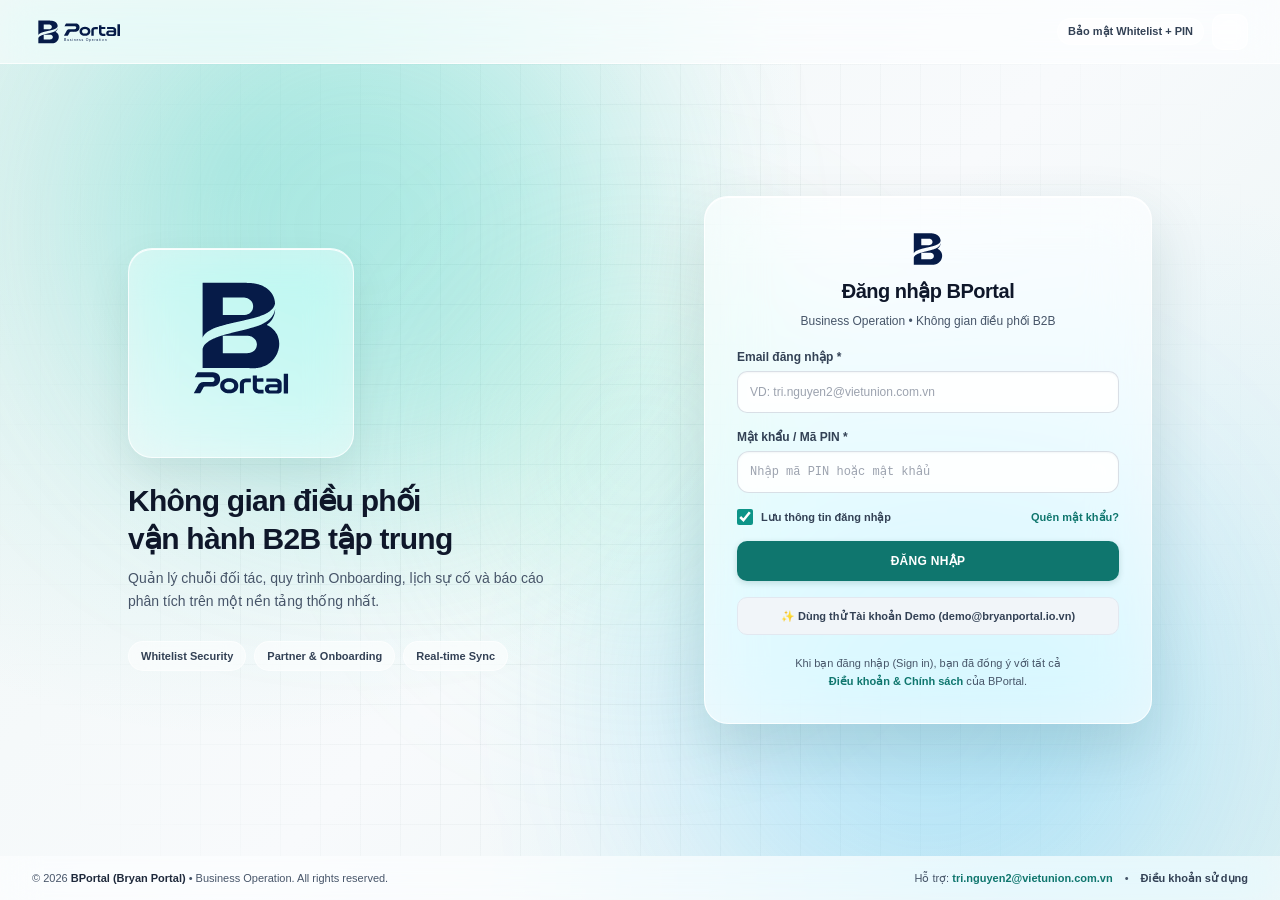
==== index.html @ 099a06cd "Refine BPortal UI, restore Lucide SVG icons, and fix Dark Mode switcher & role badges" ====
<!DOCTYPE html>
<html lang="vi" class="h-full bg-slate-900 font-sans antialiased text-slate-800">
<head>
  <meta charset="UTF-8">
  <meta name="viewport" content="width=device-width, initial-scale=1.0, viewport-fit=cover">
  <meta name="description" content="Bryan Portal (BPortal) — Nền tảng điều phối triển khai &amp; vận hành chuỗi đối tác B2B, quản lý Onboarding SOP, nhiệm vụ, lịch họp và tra cứu MCC." />
  <link rel="canonical" href="https://bryanportal.io.vn/" />
  <!-- Chống lưu Cache trình duyệt cho file HTML chính -->
  <meta http-equiv="Cache-Control" content="no-cache, no-store, must-revalidate" />
  <meta http-equiv="Pragma" content="no-cache" />
  <meta http-equiv="Expires" content="0" />
  <title>BPortal | Bryan Portal — Business Operation</title>
  <link rel="icon" href="favicon.ico" sizes="any" />
  <link rel="icon" type="image/svg+xml" href="assets/brand/BPortal_Favicon_Light.svg" />
  <link rel="icon" type="image/png" sizes="32x32" href="assets/brand/BPortal_Favicon_Light_32.png" />
  <link rel="apple-touch-icon" sizes="180x180" href="apple-touch-icon.png" />
  <link rel="manifest" href="manifest.json" />
  <meta name="theme-color" content="#0F766E" />
  <meta name="apple-mobile-web-app-title" content="BPortal" />
  <meta name="apple-mobile-web-app-capable" content="yes" />
  <meta name="apple-mobile-web-app-status-bar-style" content="black-translucent" />

  <!-- Pre-compiled Minified Tailwind CSS (Zero runtime JIT overhead) -->
  <style id="bportal-inline-css">*,:after,:before{--tw-border-spacing-x:0;--tw-border-spacing-y:0;--tw-translate-x:0;--tw-translate-y:0;--tw-rotate:0;--tw-skew-x:0;--tw-skew-y:0;--tw-scale-x:1;--tw-scale-y:1;--tw-pan-x: ;--tw-pan-y: ;--tw-pinch-zoom: ;--tw-scroll-snap-strictness:proximity;--tw-gradient-from-position: ;--tw-gradient-via-position: ;--tw-gradient-to-position: ;--tw-ordinal: ;--tw-slashed-zero: ;--tw-numeric-figure: ;--tw-numeric-spacing: ;--tw-numeric-fraction: ;--tw-ring-inset: ;--tw-ring-offset-width:0px;--tw-ring-offset-color:#fff;--tw-ring-color:rgba(59,130,246,.5);--tw-ring-offset-shadow:0 0 #0000;--tw-ring-shadow:0 0 #0000;--tw-shadow:0 0 #0000;--tw-shadow-colored:0 0 #0000;--tw-blur: ;--tw-brightness: ;--tw-contrast: ;--tw-grayscale: ;--tw-hue-rotate: ;--tw-invert: ;--tw-saturate: ;--tw-sepia: ;--tw-drop-shadow: ;--tw-backdrop-blur: ;--tw-backdrop-brightness: ;--tw-backdrop-contrast: ;--tw-backdrop-grayscale: ;--tw-backdrop-hue-rotate: ;--tw-backdrop-invert: ;--tw-backdrop-opacity: ;--tw-backdrop-saturate: ;--tw-backdrop-sepia: ;--tw-contain-size: ;--tw-contain-layout: ;--tw-contain-paint: ;--tw-contain-style: }::backdrop{--tw-border-spacing-x:0;--tw-border-spacing-y:0;--tw-translate-x:0;--tw-translate-y:0;--tw-rotate:0;--tw-skew-x:0;--tw-skew-y:0;--tw-scale-x:1;--tw-scale-y:1;--tw-pan-x: ;--tw-pan-y: ;--tw-pinch-zoom: ;--tw-scroll-snap-strictness:proximity;--tw-gradient-from-position: ;--tw-gradient-via-position: ;--tw-gradient-to-position: ;--tw-ordinal: ;--tw-slashed-zero: ;--tw-numeric-figure: ;--tw-numeric-spacing: ;--tw-numeric-fraction: ;--tw-ring-inset: ;--tw-ring-offset-width:0px;--tw-ring-offset-color:#fff;--tw-ring-color:rgba(59,130,246,.5);--tw-ring-offset-shadow:0 0 #0000;--tw-ring-shadow:0 0 #0000;--tw-shadow:0 0 #0000;--tw-shadow-colored:0 0 #0000;--tw-blur: ;--tw-brightness: ;--tw-contrast: ;--tw-grayscale: ;--tw-hue-rotate: ;--tw-invert: ;--tw-saturate: ;--tw-sepia: ;--tw-drop-shadow: ;--tw-backdrop-blur: ;--tw-backdrop-brightness: ;--tw-backdrop-contrast: ;--tw-backdrop-grayscale: ;--tw-backdrop-hue-rotate: ;--tw-backdrop-invert: ;--tw-backdrop-opacity: ;--tw-backdrop-saturate: ;--tw-backdrop-sepia: ;--tw-contain-size: ;--tw-contain-layout: ;--tw-contain-paint: ;--tw-contain-style: }/*! tailwindcss v3.4.17 | MIT License | https://tailwindcss.com*/*,:after,:before{box-sizing:border-box;border:0 solid #e5e7eb}:after,:before{--tw-content:""}:host,html{line-height:1.5;-webkit-text-size-adjust:100%;-moz-tab-size:4;-o-tab-size:4;tab-size:4;font-family:Inter,system-ui,-apple-system,Segoe UI,Roboto,sans-serif;font-feature-settings:normal;font-variation-settings:normal;-webkit-tap-highlight-color:transparent}body{margin:0;line-height:inherit}hr{height:0;color:inherit;border-top-width:1px}abbr:where([title]){-webkit-text-decoration:underline dotted;text-decoration:underline dotted}h1,h2,h3,h4,h5,h6{font-size:inherit;font-weight:inherit}a{color:inherit;text-decoration:inherit}b,strong{font-weight:bolder}code,kbd,pre,samp{font-family:ui-monospace,SFMono-Regular,Menlo,Monaco,Consolas,Liberation Mono,Courier New,monospace;font-feature-settings:normal;font-variation-settings:normal;font-size:1em}small{font-size:80%}sub,sup{font-size:75%;line-height:0;position:relative;vertical-align:baseline}sub{bottom:-.25em}sup{top:-.5em}table{text-indent:0;border-color:inherit;border-collapse:collapse}button,input,optgroup,select,textarea{font-family:inherit;font-feature-settings:inherit;font-variation-settings:inherit;font-size:100%;font-weight:inherit;line-height:inherit;letter-spacing:inherit;color:inherit;margin:0;padding:0}button,select{text-transform:none}button,input:where([type=button]),input:where([type=reset]),input:where([type=submit]){-webkit-appearance:button;background-color:transparent;background-image:none}:-moz-focusring{outline:auto}:-moz-ui-invalid{box-shadow:none}progress{vertical-align:baseline}::-webkit-inner-spin-button,::-webkit-outer-spin-button{height:auto}[type=search]{-webkit-appearance:textfield;outline-offset:-2px}::-webkit-search-decoration{-webkit-appearance:none}::-webkit-file-upload-button{-webkit-appearance:button;font:inherit}summary{display:list-item}blockquote,dd,dl,figure,h1,h2,h3,h4,h5,h6,hr,p,pre{margin:0}fieldset{margin:0}fieldset,legend{padding:0}menu,ol,ul{list-style:none;margin:0;padding:0}dialog{padding:0}textarea{resize:vertical}input::-moz-placeholder,textarea::-moz-placeholder{opacity:1;color:#9ca3af}input::placeholder,textarea::placeholder{opacity:1;color:#9ca3af}[role=button],button{cursor:pointer}:disabled{cursor:default}audio,canvas,embed,iframe,img,object,svg,video{display:block;vertical-align:middle}img,video{max-width:100%;height:auto}[hidden]:where(:not([hidden=until-found])){display:none}.\!container{width:100%!important}.container{width:100%}@media (min-width:640px){.\!container{max-width:640px!important}.container{max-width:640px}}@media (min-width:768px){.\!container{max-width:768px!important}.container{max-width:768px}}@media (min-width:1024px){.\!container{max-width:1024px!important}.container{max-width:1024px}}@media (min-width:1280px){.\!container{max-width:1280px!important}.container{max-width:1280px}}@media (min-width:1536px){.\!container{max-width:1536px!important}.container{max-width:1536px}}.pointer-events-none{pointer-events:none}.\!visible{visibility:visible!important}.visible{visibility:visible}.fixed{position:fixed}.absolute{position:absolute}.relative{position:relative}.inset-0{inset:0}.inset-x-0{left:0;right:0}.inset-y-0{top:0;bottom:0}.-bottom-1{bottom:-.25rem}.-bottom-24{bottom:-6rem}.-right-1{right:-.25rem}.-top-1{top:-.25rem}.-top-24{top:-6rem}.bottom-0{bottom:0}.bottom-20{bottom:5rem}.left-0{left:0}.left-1{left:.25rem}.left-1\/2{left:50%}.left-3{left:.75rem}.left-3\.5{left:.875rem}.left-\[8\%\]{left:8%}.left-auto{left:auto}.right-0{right:0}.right-1{right:.25rem}.right-1\.5{right:.375rem}.right-2{right:.5rem}.right-2\.5{right:.625rem}.right-3{right:.75rem}.right-\[8\%\]{right:8%}.top-1{top:.25rem}.top-1\/2{top:50%}.top-full{top:100%}.z-10{z-index:10}.z-20{z-index:20}.z-30{z-index:30}.z-40{z-index:40}.z-50{z-index:50}.z-\[10000\]{z-index:10000}.z-\[10001\]{z-index:10001}.z-\[10002\]{z-index:10002}.z-\[10005\]{z-index:10005}.z-\[10020\]{z-index:10020}.z-\[9999\]{z-index:9999}.col-span-2{grid-column:span 2/span 2}.col-span-3{grid-column:span 3/span 3}.col-span-full{grid-column:1/-1}.mx-1{margin-left:.25rem;margin-right:.25rem}.mx-2{margin-left:.5rem;margin-right:.5rem}.mx-2\.5{margin-left:.625rem;margin-right:.625rem}.mx-3{margin-left:.75rem;margin-right:.75rem}.mx-auto{margin-left:auto;margin-right:auto}.mb-0{margin-bottom:0}.mb-0\.5{margin-bottom:.125rem}.mb-1{margin-bottom:.25rem}.mb-1\.5{margin-bottom:.375rem}.mb-2{margin-bottom:.5rem}.mb-2\.5{margin-bottom:.625rem}.mb-3{margin-bottom:.75rem}.mb-4{margin-bottom:1rem}.mb-5{margin-bottom:1.25rem}.mb-6{margin-bottom:1.5rem}.ml-0{margin-left:0}.ml-0\.5{margin-left:.125rem}.ml-1{margin-left:.25rem}.mr-0{margin-right:0}.mr-0\.5{margin-right:.125rem}.mr-1{margin-right:.25rem}.mr-2{margin-right:.5rem}.mt-0{margin-top:0}.mt-0\.5{margin-top:.125rem}.mt-1{margin-top:.25rem}.mt-1\.5{margin-top:.375rem}.mt-10{margin-top:2.5rem}.mt-2{margin-top:.5rem}.mt-2\.5{margin-top:.625rem}.mt-3{margin-top:.75rem}.mt-4{margin-top:1rem}.mt-6{margin-top:1.5rem}.block{display:block}.inline-block{display:inline-block}.flex{display:flex}.inline-flex{display:inline-flex}.table{display:table}.\!grid{display:grid!important}.grid{display:grid}.hidden{display:none}.h-1{height:.25rem}.h-1\.5{height:.375rem}.h-10{height:2.5rem}.h-11{height:2.75rem}.h-12{height:3rem}.h-14{height:3.5rem}.h-16{height:4rem}.h-2{height:.5rem}.h-2\.5{height:.625rem}.h-3{height:.75rem}.h-3\.5{height:.875rem}.h-4{height:1rem}.h-5{height:1.25rem}.h-56{height:14rem}.h-6{height:1.5rem}.h-7{height:1.75rem}.h-8{height:2rem}.h-9{height:2.25rem}.h-\[18px\]{height:18px}.h-\[2px\]{height:2px}.h-\[380px\]{height:380px}.h-\[500px\]{height:500px}.h-\[520px\]{height:520px}.h-auto{height:auto}.h-full{height:100%}.max-h-60{max-height:15rem}.max-h-72{max-height:18rem}.max-h-80{max-height:20rem}.max-h-\[290px\]{max-height:290px}.max-h-\[300px\]{max-height:300px}.max-h-\[65vh\]{max-height:65vh}.max-h-\[85vh\]{max-height:85vh}.max-h-\[88vh\]{max-height:88vh}.max-h-\[90vh\]{max-height:90vh}.max-h-full{max-height:100%}.min-h-\[120px\]{min-height:120px}.min-h-\[140px\]{min-height:140px}.min-h-\[380px\]{min-height:380px}.min-h-\[58px\]{min-height:58px}.w-1{width:.25rem}.w-1\.5{width:.375rem}.w-10{width:2.5rem}.w-11{width:2.75rem}.w-12{width:3rem}.w-14{width:3.5rem}.w-16{width:4rem}.w-2{width:.5rem}.w-2\.5{width:.625rem}.w-20{width:5rem}.w-24{width:6rem}.w-28{width:7rem}.w-3{width:.75rem}.w-3\.5{width:.875rem}.w-4{width:1rem}.w-44{width:11rem}.w-5{width:1.25rem}.w-6{width:1.5rem}.w-64{width:16rem}.w-7{width:1.75rem}.w-8{width:2rem}.w-80{width:20rem}.w-9{width:2.25rem}.w-\[380px\]{width:380px}.w-\[500px\]{width:500px}.w-\[520px\]{width:520px}.w-auto{width:auto}.w-full{width:100%}.min-w-0{min-width:0}.min-w-\[125px\]{min-width:125px}.min-w-\[18px\]{min-width:18px}.max-w-2xl{max-width:42rem}.max-w-3xl{max-width:48rem}.max-w-5xl{max-width:64rem}.max-w-6xl{max-width:72rem}.max-w-7xl{max-width:80rem}.max-w-\[140px\]{max-width:140px}.max-w-\[1440px\]{max-width:1440px}.max-w-\[160px\]{max-width:160px}.max-w-\[180px\]{max-width:180px}.max-w-\[210px\]{max-width:210px}.max-w-full{max-width:100%}.max-w-lg{max-width:32rem}.max-w-md{max-width:28rem}.max-w-sm{max-width:24rem}.max-w-xl{max-width:36rem}.flex-1{flex:1 1 0%}.flex-shrink{flex-shrink:1}.shrink-0{flex-shrink:0}.border-collapse{border-collapse:collapse}.-translate-x-1{--tw-translate-x:-0.25rem}.-translate-x-1,.-translate-x-1\/2{transform:translate(var(--tw-translate-x),var(--tw-translate-y)) rotate(var(--tw-rotate)) skewX(var(--tw-skew-x)) skewY(var(--tw-skew-y)) scaleX(var(--tw-scale-x)) scaleY(var(--tw-scale-y))}.-translate-x-1\/2{--tw-translate-x:-50%}.-translate-x-full{--tw-translate-x:-100%}.-translate-x-full,.-translate-y-1{transform:translate(var(--tw-translate-x),var(--tw-translate-y)) rotate(var(--tw-rotate)) skewX(var(--tw-skew-x)) skewY(var(--tw-skew-y)) scaleX(var(--tw-scale-x)) scaleY(var(--tw-scale-y))}.-translate-y-1{--tw-translate-y:-0.25rem}.-translate-y-1\/2{--tw-translate-y:-50%}.-rotate-90,.-translate-y-1\/2{transform:translate(var(--tw-translate-x),var(--tw-translate-y)) rotate(var(--tw-rotate)) skewX(var(--tw-skew-x)) skewY(var(--tw-skew-y)) scaleX(var(--tw-scale-x)) scaleY(var(--tw-scale-y))}.-rotate-90{--tw-rotate:-90deg}.transform{transform:translate(var(--tw-translate-x),var(--tw-translate-y)) rotate(var(--tw-rotate)) skewX(var(--tw-skew-x)) skewY(var(--tw-skew-y)) scaleX(var(--tw-scale-x)) scaleY(var(--tw-scale-y))}@keyframes pulse{50%{opacity:.5}}.animate-pulse{animation:pulse 2s cubic-bezier(.4,0,.6,1) infinite}@keyframes spin{to{transform:rotate(1turn)}}.animate-spin{animation:spin 1s linear infinite}.cursor-grab{cursor:grab}.cursor-pointer{cursor:pointer}.select-none{-webkit-user-select:none;-moz-user-select:none;user-select:none}.list-disc{list-style-type:disc}.grid-cols-1{grid-template-columns:repeat(1,minmax(0,1fr))}.grid-cols-2{grid-template-columns:repeat(2,minmax(0,1fr))}.grid-cols-3{grid-template-columns:repeat(3,minmax(0,1fr))}.grid-cols-7{grid-template-columns:repeat(7,minmax(0,1fr))}.flex-col{flex-direction:column}.flex-wrap{flex-wrap:wrap}.items-start{align-items:flex-start}.items-end{align-items:flex-end}.items-center{align-items:center}.items-stretch{align-items:stretch}.justify-end{justify-content:flex-end}.justify-center{justify-content:center}.justify-between{justify-content:space-between}.justify-around{justify-content:space-around}.gap-0{gap:0}.gap-0\.5{gap:.125rem}.gap-1{gap:.25rem}.gap-1\.5{gap:.375rem}.gap-2{gap:.5rem}.gap-2\.5{gap:.625rem}.gap-3{gap:.75rem}.gap-3\.5{gap:.875rem}.gap-4{gap:1rem}.gap-5{gap:1.25rem}.gap-6{gap:1.5rem}.gap-8{gap:2rem}.space-x-1>:not([hidden])~:not([hidden]){--tw-space-x-reverse:0;margin-right:calc(.25rem*var(--tw-space-x-reverse));margin-left:calc(.25rem*(1 - var(--tw-space-x-reverse)))}.space-x-1\.5>:not([hidden])~:not([hidden]){--tw-space-x-reverse:0;margin-right:calc(.375rem*var(--tw-space-x-reverse));margin-left:calc(.375rem*(1 - var(--tw-space-x-reverse)))}.space-x-2>:not([hidden])~:not([hidden]){--tw-space-x-reverse:0;margin-right:calc(.5rem*var(--tw-space-x-reverse));margin-left:calc(.5rem*(1 - var(--tw-space-x-reverse)))}.space-x-2\.5>:not([hidden])~:not([hidden]){--tw-space-x-reverse:0;margin-right:calc(.625rem*var(--tw-space-x-reverse));margin-left:calc(.625rem*(1 - var(--tw-space-x-reverse)))}.space-x-3>:not([hidden])~:not([hidden]){--tw-space-x-reverse:0;margin-right:calc(.75rem*var(--tw-space-x-reverse));margin-left:calc(.75rem*(1 - var(--tw-space-x-reverse)))}.space-x-3\.5>:not([hidden])~:not([hidden]){--tw-space-x-reverse:0;margin-right:calc(.875rem*var(--tw-space-x-reverse));margin-left:calc(.875rem*(1 - var(--tw-space-x-reverse)))}.space-y-0>:not([hidden])~:not([hidden]){--tw-space-y-reverse:0;margin-top:calc(0px*(1 - var(--tw-space-y-reverse)));margin-bottom:calc(0px*var(--tw-space-y-reverse))}.space-y-0\.5>:not([hidden])~:not([hidden]){--tw-space-y-reverse:0;margin-top:calc(.125rem*(1 - var(--tw-space-y-reverse)));margin-bottom:calc(.125rem*var(--tw-space-y-reverse))}.space-y-1>:not([hidden])~:not([hidden]){--tw-space-y-reverse:0;margin-top:calc(.25rem*(1 - var(--tw-space-y-reverse)));margin-bottom:calc(.25rem*var(--tw-space-y-reverse))}.space-y-1\.5>:not([hidden])~:not([hidden]){--tw-space-y-reverse:0;margin-top:calc(.375rem*(1 - var(--tw-space-y-reverse)));margin-bottom:calc(.375rem*var(--tw-space-y-reverse))}.space-y-2>:not([hidden])~:not([hidden]){--tw-space-y-reverse:0;margin-top:calc(.5rem*(1 - var(--tw-space-y-reverse)));margin-bottom:calc(.5rem*var(--tw-space-y-reverse))}.space-y-2\.5>:not([hidden])~:not([hidden]){--tw-space-y-reverse:0;margin-top:calc(.625rem*(1 - var(--tw-space-y-reverse)));margin-bottom:calc(.625rem*var(--tw-space-y-reverse))}.space-y-3>:not([hidden])~:not([hidden]){--tw-space-y-reverse:0;margin-top:calc(.75rem*(1 - var(--tw-space-y-reverse)));margin-bottom:calc(.75rem*var(--tw-space-y-reverse))}.space-y-3\.5>:not([hidden])~:not([hidden]){--tw-space-y-reverse:0;margin-top:calc(.875rem*(1 - var(--tw-space-y-reverse)));margin-bottom:calc(.875rem*var(--tw-space-y-reverse))}.space-y-4>:not([hidden])~:not([hidden]){--tw-space-y-reverse:0;margin-top:calc(1rem*(1 - var(--tw-space-y-reverse)));margin-bottom:calc(1rem*var(--tw-space-y-reverse))}.space-y-5>:not([hidden])~:not([hidden]){--tw-space-y-reverse:0;margin-top:calc(1.25rem*(1 - var(--tw-space-y-reverse)));margin-bottom:calc(1.25rem*var(--tw-space-y-reverse))}.space-y-6>:not([hidden])~:not([hidden]){--tw-space-y-reverse:0;margin-top:calc(1.5rem*(1 - var(--tw-space-y-reverse)));margin-bottom:calc(1.5rem*var(--tw-space-y-reverse))}.divide-x>:not([hidden])~:not([hidden]){--tw-divide-x-reverse:0;border-right-width:calc(1px*var(--tw-divide-x-reverse));border-left-width:calc(1px*(1 - var(--tw-divide-x-reverse)))}.divide-y>:not([hidden])~:not([hidden]){--tw-divide-y-reverse:0;border-top-width:calc(1px*(1 - var(--tw-divide-y-reverse)));border-bottom-width:calc(1px*var(--tw-divide-y-reverse))}.divide-slate-100>:not([hidden])~:not([hidden]){--tw-divide-opacity:1;border-color:rgb(241 245 249/var(--tw-divide-opacity,1))}.self-start{align-self:flex-start}.overflow-hidden{overflow:hidden}.overflow-x-auto{overflow-x:auto}.overflow-y-auto{overflow-y:auto}.overflow-x-hidden{overflow-x:hidden}.truncate{overflow:hidden;text-overflow:ellipsis}.truncate,.whitespace-nowrap{white-space:nowrap}.break-words{overflow-wrap:break-word}.rounded{border-radius:.25rem}.rounded-2xl{border-radius:1rem}.rounded-3xl{border-radius:1.5rem}.rounded-full{border-radius:9999px}.rounded-lg{border-radius:.5rem}.rounded-md{border-radius:.375rem}.rounded-xl{border-radius:.75rem}.border{border-width:1px}.border-2{border-width:2px}.border-b{border-bottom-width:1px}.border-l-4{border-left-width:4px}.border-r{border-right-width:1px}.border-t{border-top-width:1px}.border-t-2{border-top-width:2px}.border-dashed{border-style:dashed}.border-none{border-style:none}.border-amber-200{--tw-border-opacity:1;border-color:rgb(253 230 138/var(--tw-border-opacity,1))}.border-amber-200\/80{border-color:hsla(48,97%,77%,.8)}.border-amber-300{--tw-border-opacity:1;border-color:rgb(252 211 77/var(--tw-border-opacity,1))}.border-amber-400{--tw-border-opacity:1;border-color:rgb(251 191 36/var(--tw-border-opacity,1))}.border-amber-500{--tw-border-opacity:1;border-color:rgb(245 158 11/var(--tw-border-opacity,1))}.border-blue-200{--tw-border-opacity:1;border-color:rgb(191 219 254/var(--tw-border-opacity,1))}.border-blue-200\/80{border-color:rgba(191,219,254,.8)}.border-emerald-200{--tw-border-opacity:1;border-color:rgb(167 243 208/var(--tw-border-opacity,1))}.border-emerald-200\/70{border-color:rgba(167,243,208,.7)}.border-emerald-200\/80{border-color:rgba(167,243,208,.8)}.border-emerald-300{--tw-border-opacity:1;border-color:rgb(110 231 183/var(--tw-border-opacity,1))}.border-emerald-600{--tw-border-opacity:1;border-color:rgb(5 150 105/var(--tw-border-opacity,1))}.border-indigo-200{--tw-border-opacity:1;border-color:rgb(199 210 254/var(--tw-border-opacity,1))}.border-indigo-600{--tw-border-opacity:1;border-color:rgb(79 70 229/var(--tw-border-opacity,1))}.border-purple-200{--tw-border-opacity:1;border-color:rgb(233 213 255/var(--tw-border-opacity,1))}.border-rose-100{--tw-border-opacity:1;border-color:rgb(255 228 230/var(--tw-border-opacity,1))}.border-rose-200{--tw-border-opacity:1;border-color:rgb(254 205 211/var(--tw-border-opacity,1))}.border-rose-200\/70{border-color:rgba(254,205,211,.7)}.border-rose-300{--tw-border-opacity:1;border-color:rgb(253 164 175/var(--tw-border-opacity,1))}.border-rose-400{--tw-border-opacity:1;border-color:rgb(251 113 133/var(--tw-border-opacity,1))}.border-rose-400\/40{border-color:rgba(251,113,133,.4)}.border-slate-100{--tw-border-opacity:1;border-color:rgb(241 245 249/var(--tw-border-opacity,1))}.border-slate-200{--tw-border-opacity:1;border-color:rgb(226 232 240/var(--tw-border-opacity,1))}.border-slate-200\/60{border-color:rgba(226,232,240,.6)}.border-slate-200\/70{border-color:rgba(226,232,240,.7)}.border-slate-200\/80{border-color:rgba(226,232,240,.8)}.border-slate-300{--tw-border-opacity:1;border-color:rgb(203 213 225/var(--tw-border-opacity,1))}.border-slate-700{--tw-border-opacity:1;border-color:rgb(51 65 85/var(--tw-border-opacity,1))}.border-slate-700\/60{border-color:rgba(51,65,85,.6)}.border-slate-800{--tw-border-opacity:1;border-color:rgb(30 41 59/var(--tw-border-opacity,1))}.border-slate-800\/80{border-color:rgba(30,41,59,.8)}.border-slate-900{--tw-border-opacity:1;border-color:rgb(15 23 42/var(--tw-border-opacity,1))}.border-teal-200{--tw-border-opacity:1;border-color:rgb(153 246 228/var(--tw-border-opacity,1))}.border-teal-200\/60{border-color:rgba(153,246,228,.6)}.border-teal-200\/70{border-color:rgba(153,246,228,.7)}.border-teal-200\/80{border-color:rgba(153,246,228,.8)}.border-teal-300{--tw-border-opacity:1;border-color:rgb(94 234 212/var(--tw-border-opacity,1))}.border-teal-400{--tw-border-opacity:1;border-color:rgb(45 212 191/var(--tw-border-opacity,1))}.border-teal-400\/30{border-color:rgba(45,212,191,.3)}.border-teal-500{--tw-border-opacity:1;border-color:rgb(20 184 166/var(--tw-border-opacity,1))}.border-white{--tw-border-opacity:1;border-color:rgb(255 255 255/var(--tw-border-opacity,1))}.border-white\/10{border-color:hsla(0,0%,100%,.1)}.border-white\/15{border-color:hsla(0,0%,100%,.15)}.border-white\/50{border-color:hsla(0,0%,100%,.5)}.border-white\/60{border-color:hsla(0,0%,100%,.6)}.border-white\/70{border-color:hsla(0,0%,100%,.7)}.border-l-rose-500{--tw-border-opacity:1;border-left-color:rgb(244 63 94/var(--tw-border-opacity,1))}.border-t-teal-700{--tw-border-opacity:1;border-top-color:rgb(15 118 110/var(--tw-border-opacity,1))}.bg-amber-100{--tw-bg-opacity:1;background-color:rgb(254 243 199/var(--tw-bg-opacity,1))}.bg-amber-400{--tw-bg-opacity:1;background-color:rgb(251 191 36/var(--tw-bg-opacity,1))}.bg-amber-50{--tw-bg-opacity:1;background-color:rgb(255 251 235/var(--tw-bg-opacity,1))}.bg-amber-50\/30{background-color:rgba(255,251,235,.3)}.bg-amber-50\/60{background-color:rgba(255,251,235,.6)}.bg-amber-50\/70{background-color:rgba(255,251,235,.7)}.bg-amber-500{--tw-bg-opacity:1;background-color:rgb(245 158 11/var(--tw-bg-opacity,1))}.bg-amber-500\/20{background-color:rgba(245,158,11,.2)}.bg-amber-700{--tw-bg-opacity:1;background-color:rgb(180 83 9/var(--tw-bg-opacity,1))}.bg-black{--tw-bg-opacity:1;background-color:rgb(0 0 0/var(--tw-bg-opacity,1))}.bg-blue-100{--tw-bg-opacity:1;background-color:rgb(219 234 254/var(--tw-bg-opacity,1))}.bg-blue-50{--tw-bg-opacity:1;background-color:rgb(239 246 255/var(--tw-bg-opacity,1))}.bg-blue-50\/60{background-color:rgba(239,246,255,.6)}.bg-blue-700{--tw-bg-opacity:1;background-color:rgb(29 78 216/var(--tw-bg-opacity,1))}.bg-emerald-100{--tw-bg-opacity:1;background-color:rgb(209 250 229/var(--tw-bg-opacity,1))}.bg-emerald-300{--tw-bg-opacity:1;background-color:rgb(110 231 183/var(--tw-bg-opacity,1))}.bg-emerald-300\/15{background-color:rgba(110,231,183,.15)}.bg-emerald-400{--tw-bg-opacity:1;background-color:rgb(52 211 153/var(--tw-bg-opacity,1))}.bg-emerald-400\/20{background-color:rgba(52,211,153,.2)}.bg-emerald-50{--tw-bg-opacity:1;background-color:rgb(236 253 245/var(--tw-bg-opacity,1))}.bg-emerald-50\/10{background-color:rgba(236,253,245,.1)}.bg-emerald-50\/30{background-color:rgba(236,253,245,.3)}.bg-emerald-50\/40{background-color:rgba(236,253,245,.4)}.bg-emerald-500{--tw-bg-opacity:1;background-color:rgb(16 185 129/var(--tw-bg-opacity,1))}.bg-emerald-500\/20{background-color:rgba(16,185,129,.2)}.bg-emerald-600{--tw-bg-opacity:1;background-color:rgb(5 150 105/var(--tw-bg-opacity,1))}.bg-emerald-700{--tw-bg-opacity:1;background-color:rgb(4 120 87/var(--tw-bg-opacity,1))}.bg-indigo-100{--tw-bg-opacity:1;background-color:rgb(224 231 255/var(--tw-bg-opacity,1))}.bg-indigo-50{--tw-bg-opacity:1;background-color:rgb(238 242 255/var(--tw-bg-opacity,1))}.bg-indigo-600{--tw-bg-opacity:1;background-color:rgb(79 70 229/var(--tw-bg-opacity,1))}.bg-indigo-700{--tw-bg-opacity:1;background-color:rgb(67 56 202/var(--tw-bg-opacity,1))}.bg-navy-800{--tw-bg-opacity:1;background-color:rgb(21 30 46/var(--tw-bg-opacity,1))}.bg-navy-800\/60{background-color:rgba(21,30,46,.6)}.bg-navy-900{--tw-bg-opacity:1;background-color:rgb(11 17 30/var(--tw-bg-opacity,1))}.bg-navy-950{--tw-bg-opacity:1;background-color:rgb(7 11 20/var(--tw-bg-opacity,1))}.bg-navy-950\/35{background-color:rgba(7,11,20,.35)}.bg-navy-950\/60{background-color:rgba(7,11,20,.6)}.bg-orange-100{--tw-bg-opacity:1;background-color:rgb(255 237 213/var(--tw-bg-opacity,1))}.bg-purple-100{--tw-bg-opacity:1;background-color:rgb(243 232 255/var(--tw-bg-opacity,1))}.bg-purple-50{--tw-bg-opacity:1;background-color:rgb(250 245 255/var(--tw-bg-opacity,1))}.bg-red-700{--tw-bg-opacity:1;background-color:rgb(185 28 28/var(--tw-bg-opacity,1))}.bg-rose-100{--tw-bg-opacity:1;background-color:rgb(255 228 230/var(--tw-bg-opacity,1))}.bg-rose-50{--tw-bg-opacity:1;background-color:rgb(255 241 242/var(--tw-bg-opacity,1))}.bg-rose-50\/20{background-color:rgba(255,241,242,.2)}.bg-rose-50\/30{background-color:rgba(255,241,242,.3)}.bg-rose-50\/40{background-color:rgba(255,241,242,.4)}.bg-rose-50\/50{background-color:rgba(255,241,242,.5)}.bg-rose-50\/60{background-color:rgba(255,241,242,.6)}.bg-rose-500{--tw-bg-opacity:1;background-color:rgb(244 63 94/var(--tw-bg-opacity,1))}.bg-rose-500\/15{background-color:rgba(244,63,94,.15)}.bg-rose-500\/20{background-color:rgba(244,63,94,.2)}.bg-rose-500\/35{background-color:rgba(244,63,94,.35)}.bg-rose-600{--tw-bg-opacity:1;background-color:rgb(225 29 72/var(--tw-bg-opacity,1))}.bg-sky-400{--tw-bg-opacity:1;background-color:rgb(56 189 248/var(--tw-bg-opacity,1))}.bg-sky-400\/20{background-color:rgba(56,189,248,.2)}.bg-sky-50{--tw-bg-opacity:1;background-color:rgb(240 249 255/var(--tw-bg-opacity,1))}.bg-slate-100{--tw-bg-opacity:1;background-color:rgb(241 245 249/var(--tw-bg-opacity,1))}.bg-slate-100\/90{background-color:rgba(241,245,249,.9)}.bg-slate-200{--tw-bg-opacity:1;background-color:rgb(226 232 240/var(--tw-bg-opacity,1))}.bg-slate-200\/80{background-color:rgba(226,232,240,.8)}.bg-slate-300{--tw-bg-opacity:1;background-color:rgb(203 213 225/var(--tw-bg-opacity,1))}.bg-slate-400{--tw-bg-opacity:1;background-color:rgb(148 163 184/var(--tw-bg-opacity,1))}.bg-slate-50{--tw-bg-opacity:1;background-color:rgb(248 250 252/var(--tw-bg-opacity,1))}.bg-slate-50\/50{background-color:rgba(248,250,252,.5)}.bg-slate-50\/60{background-color:rgba(248,250,252,.6)}.bg-slate-50\/70{background-color:rgba(248,250,252,.7)}.bg-slate-50\/80{background-color:rgba(248,250,252,.8)}.bg-slate-500{--tw-bg-opacity:1;background-color:rgb(100 116 139/var(--tw-bg-opacity,1))}.bg-slate-700{--tw-bg-opacity:1;background-color:rgb(51 65 85/var(--tw-bg-opacity,1))}.bg-slate-700\/80{background-color:rgba(51,65,85,.8)}.bg-slate-800{--tw-bg-opacity:1;background-color:rgb(30 41 59/var(--tw-bg-opacity,1))}.bg-slate-900{--tw-bg-opacity:1;background-color:rgb(15 23 42/var(--tw-bg-opacity,1))}.bg-slate-900\/60{background-color:rgba(15,23,42,.6)}.bg-slate-950{--tw-bg-opacity:1;background-color:rgb(2 6 23/var(--tw-bg-opacity,1))}.bg-slate-950\/60{background-color:rgba(2,6,23,.6)}.bg-teal-100{--tw-bg-opacity:1;background-color:rgb(204 251 241/var(--tw-bg-opacity,1))}.bg-teal-200{--tw-bg-opacity:1;background-color:rgb(153 246 228/var(--tw-bg-opacity,1))}.bg-teal-400{--tw-bg-opacity:1;background-color:rgb(45 212 191/var(--tw-bg-opacity,1))}.bg-teal-400\/20{background-color:rgba(45,212,191,.2)}.bg-teal-400\/25{background-color:rgba(45,212,191,.25)}.bg-teal-50{--tw-bg-opacity:1;background-color:rgb(240 253 250/var(--tw-bg-opacity,1))}.bg-teal-50\/30{background-color:rgba(240,253,250,.3)}.bg-teal-50\/40{background-color:rgba(240,253,250,.4)}.bg-teal-50\/50{background-color:rgba(240,253,250,.5)}.bg-teal-50\/60{background-color:rgba(240,253,250,.6)}.bg-teal-50\/70{background-color:rgba(240,253,250,.7)}.bg-teal-50\/80{background-color:rgba(240,253,250,.8)}.bg-teal-500{--tw-bg-opacity:1;background-color:rgb(20 184 166/var(--tw-bg-opacity,1))}.bg-teal-500\/20{background-color:rgba(20,184,166,.2)}.bg-teal-600{--tw-bg-opacity:1;background-color:rgb(13 148 136/var(--tw-bg-opacity,1))}.bg-teal-600\/90{background-color:rgba(13,148,136,.9)}.bg-teal-700{--tw-bg-opacity:1;background-color:rgb(15 118 110/var(--tw-bg-opacity,1))}.bg-teal-800{--tw-bg-opacity:1;background-color:rgb(17 94 89/var(--tw-bg-opacity,1))}.bg-transparent{background-color:transparent}.bg-white{--tw-bg-opacity:1;background-color:rgb(255 255 255/var(--tw-bg-opacity,1))}.bg-white\/10{background-color:hsla(0,0%,100%,.1)}.bg-white\/15{background-color:hsla(0,0%,100%,.15)}.bg-white\/40{background-color:hsla(0,0%,100%,.4)}.bg-white\/5{background-color:hsla(0,0%,100%,.05)}.bg-white\/50{background-color:hsla(0,0%,100%,.5)}.bg-white\/80{background-color:hsla(0,0%,100%,.8)}.bg-white\/90{background-color:hsla(0,0%,100%,.9)}.bg-white\/95{background-color:hsla(0,0%,100%,.95)}.bg-gradient-to-r{background-image:linear-gradient(to right,var(--tw-gradient-stops))}.bg-gradient-to-tr{background-image:linear-gradient(to top right,var(--tw-gradient-stops))}.from-amber-50{--tw-gradient-from:#fffbeb var(--tw-gradient-from-position);--tw-gradient-to:rgba(255,251,235,0) var(--tw-gradient-to-position);--tw-gradient-stops:var(--tw-gradient-from),var(--tw-gradient-to)}.from-emerald-50{--tw-gradient-from:#ecfdf5 var(--tw-gradient-from-position);--tw-gradient-to:rgba(236,253,245,0) var(--tw-gradient-to-position);--tw-gradient-stops:var(--tw-gradient-from),var(--tw-gradient-to)}.from-emerald-600{--tw-gradient-from:#059669 var(--tw-gradient-from-position);--tw-gradient-to:rgba(5,150,105,0) var(--tw-gradient-to-position);--tw-gradient-stops:var(--tw-gradient-from),var(--tw-gradient-to)}.from-sky-50{--tw-gradient-from:#f0f9ff var(--tw-gradient-from-position);--tw-gradient-to:rgba(240,249,255,0) var(--tw-gradient-to-position);--tw-gradient-stops:var(--tw-gradient-from),var(--tw-gradient-to)}.from-teal-600{--tw-gradient-from:#0d9488 var(--tw-gradient-from-position);--tw-gradient-to:rgba(13,148,136,0) var(--tw-gradient-to-position);--tw-gradient-stops:var(--tw-gradient-from),var(--tw-gradient-to)}.from-teal-700{--tw-gradient-from:#0f766e var(--tw-gradient-from-position);--tw-gradient-to:rgba(15,118,110,0) var(--tw-gradient-to-position);--tw-gradient-stops:var(--tw-gradient-from),var(--tw-gradient-to)}.to-emerald-500{--tw-gradient-to:#10b981 var(--tw-gradient-to-position)}.to-teal-500{--tw-gradient-to:#14b8a6 var(--tw-gradient-to-position)}.to-teal-600{--tw-gradient-to:#0d9488 var(--tw-gradient-to-position)}.fill-amber-400{fill:#fbbf24}.fill-amber-400\/30{fill:rgba(251,191,36,.3)}.object-contain{-o-object-fit:contain;object-fit:contain}.object-cover{-o-object-fit:cover;object-fit:cover}.p-0{padding:0}.p-0\.5{padding:.125rem}.p-1{padding:.25rem}.p-1\.5{padding:.375rem}.p-2{padding:.5rem}.p-2\.5{padding:.625rem}.p-3{padding:.75rem}.p-3\.5{padding:.875rem}.p-4{padding:1rem}.p-5{padding:1.25rem}.p-6{padding:1.5rem}.p-8{padding:2rem}.px-0{padding-left:0;padding-right:0}.px-0\.5{padding-left:.125rem;padding-right:.125rem}.px-1{padding-left:.25rem;padding-right:.25rem}.px-1\.5{padding-left:.375rem;padding-right:.375rem}.px-2{padding-left:.5rem;padding-right:.5rem}.px-2\.5{padding-left:.625rem;padding-right:.625rem}.px-3{padding-left:.75rem;padding-right:.75rem}.px-3\.5{padding-left:.875rem;padding-right:.875rem}.px-4{padding-left:1rem;padding-right:1rem}.px-5{padding-left:1.25rem;padding-right:1.25rem}.py-0{padding-top:0;padding-bottom:0}.py-0\.5{padding-top:.125rem;padding-bottom:.125rem}.py-1{padding-top:.25rem;padding-bottom:.25rem}.py-1\.5{padding-top:.375rem;padding-bottom:.375rem}.py-10{padding-top:2.5rem;padding-bottom:2.5rem}.py-12{padding-top:3rem;padding-bottom:3rem}.py-2{padding-top:.5rem;padding-bottom:.5rem}.py-2\.5{padding-top:.625rem;padding-bottom:.625rem}.py-3{padding-top:.75rem;padding-bottom:.75rem}.py-3\.5{padding-top:.875rem;padding-bottom:.875rem}.py-4{padding-top:1rem;padding-bottom:1rem}.py-6{padding-top:1.5rem;padding-bottom:1.5rem}.py-8{padding-top:2rem;padding-bottom:2rem}.pb-0{padding-bottom:0}.pb-0\.5{padding-bottom:.125rem}.pb-1{padding-bottom:.25rem}.pb-2{padding-bottom:.5rem}.pb-2\.5{padding-bottom:.625rem}.pb-24{padding-bottom:6rem}.pb-3{padding-bottom:.75rem}.pb-4{padding-bottom:1rem}.pl-1{padding-left:.25rem}.pl-10{padding-left:2.5rem}.pl-2{padding-left:.5rem}.pl-3{padding-left:.75rem}.pl-4{padding-left:1rem}.pl-8{padding-left:2rem}.pl-9{padding-left:2.25rem}.pr-1{padding-right:.25rem}.pr-1\.5{padding-right:.375rem}.pr-10{padding-right:2.5rem}.pr-16{padding-right:4rem}.pr-3{padding-right:.75rem}.pr-4{padding-right:1rem}.pt-0{padding-top:0}.pt-0\.5{padding-top:.125rem}.pt-1{padding-top:.25rem}.pt-2{padding-top:.5rem}.pt-2\.5{padding-top:.625rem}.pt-3{padding-top:.75rem}.pt-4{padding-top:1rem}.text-left{text-align:left}.text-center{text-align:center}.text-right{text-align:right}.align-text-bottom{vertical-align:text-bottom}.font-mono{font-family:ui-monospace,SFMono-Regular,Menlo,Monaco,Consolas,Liberation Mono,Courier New,monospace}.font-sans{font-family:Inter,system-ui,-apple-system,Segoe UI,Roboto,sans-serif}.text-2xl{font-size:1.5rem;line-height:2rem}.text-3xl{font-size:1.875rem;line-height:2.25rem}.text-\[10px\]{font-size:10px}.text-\[11px\]{font-size:11px}.text-\[9px\]{font-size:9px}.text-base{font-size:1rem;line-height:1.5rem}.text-lg{font-size:1.125rem;line-height:1.75rem}.text-sm{font-size:.875rem;line-height:1.25rem}.text-xl{font-size:1.25rem;line-height:1.75rem}.text-xs{font-size:.75rem;line-height:1rem}.font-black{font-weight:900}.font-bold{font-weight:700}.font-extrabold{font-weight:800}.font-medium{font-weight:500}.font-normal{font-weight:400}.font-semibold{font-weight:600}.uppercase{text-transform:uppercase}.italic{font-style:italic}.leading-relaxed{line-height:1.625}.leading-snug{line-height:1.375}.leading-tight{line-height:1.25}.tracking-tight{letter-spacing:-.025em}.tracking-wide{letter-spacing:.025em}.tracking-wider{letter-spacing:.05em}.tracking-widest{letter-spacing:.1em}.text-amber-300{--tw-text-opacity:1;color:rgb(252 211 77/var(--tw-text-opacity,1))}.text-amber-500{--tw-text-opacity:1;color:rgb(245 158 11/var(--tw-text-opacity,1))}.text-amber-600{--tw-text-opacity:1;color:rgb(217 119 6/var(--tw-text-opacity,1))}.text-amber-700{--tw-text-opacity:1;color:rgb(180 83 9/var(--tw-text-opacity,1))}.text-amber-800{--tw-text-opacity:1;color:rgb(146 64 14/var(--tw-text-opacity,1))}.text-amber-900{--tw-text-opacity:1;color:rgb(120 53 15/var(--tw-text-opacity,1))}.text-blue-600{--tw-text-opacity:1;color:rgb(37 99 235/var(--tw-text-opacity,1))}.text-blue-700{--tw-text-opacity:1;color:rgb(29 78 216/var(--tw-text-opacity,1))}.text-blue-800{--tw-text-opacity:1;color:rgb(30 64 175/var(--tw-text-opacity,1))}.text-blue-900{--tw-text-opacity:1;color:rgb(30 58 138/var(--tw-text-opacity,1))}.text-emerald-100{--tw-text-opacity:1;color:rgb(209 250 229/var(--tw-text-opacity,1))}.text-emerald-300{--tw-text-opacity:1;color:rgb(110 231 183/var(--tw-text-opacity,1))}.text-emerald-600{--tw-text-opacity:1;color:rgb(5 150 105/var(--tw-text-opacity,1))}.text-emerald-700{--tw-text-opacity:1;color:rgb(4 120 87/var(--tw-text-opacity,1))}.text-emerald-800{--tw-text-opacity:1;color:rgb(6 95 70/var(--tw-text-opacity,1))}.text-emerald-900{--tw-text-opacity:1;color:rgb(6 78 59/var(--tw-text-opacity,1))}.text-indigo-700{--tw-text-opacity:1;color:rgb(67 56 202/var(--tw-text-opacity,1))}.text-indigo-800{--tw-text-opacity:1;color:rgb(55 48 163/var(--tw-text-opacity,1))}.text-orange-700{--tw-text-opacity:1;color:rgb(194 65 12/var(--tw-text-opacity,1))}.text-purple-600{--tw-text-opacity:1;color:rgb(147 51 234/var(--tw-text-opacity,1))}.text-purple-700{--tw-text-opacity:1;color:rgb(126 34 206/var(--tw-text-opacity,1))}.text-purple-800{--tw-text-opacity:1;color:rgb(107 33 168/var(--tw-text-opacity,1))}.text-purple-900{--tw-text-opacity:1;color:rgb(88 28 135/var(--tw-text-opacity,1))}.text-rose-100{--tw-text-opacity:1;color:rgb(255 228 230/var(--tw-text-opacity,1))}.text-rose-300{--tw-text-opacity:1;color:rgb(253 164 175/var(--tw-text-opacity,1))}.text-rose-400{--tw-text-opacity:1;color:rgb(251 113 133/var(--tw-text-opacity,1))}.text-rose-600{--tw-text-opacity:1;color:rgb(225 29 72/var(--tw-text-opacity,1))}.text-rose-700{--tw-text-opacity:1;color:rgb(190 18 60/var(--tw-text-opacity,1))}.text-rose-800{--tw-text-opacity:1;color:rgb(159 18 57/var(--tw-text-opacity,1))}.text-rose-950{--tw-text-opacity:1;color:rgb(76 5 25/var(--tw-text-opacity,1))}.text-slate-100{--tw-text-opacity:1;color:rgb(241 245 249/var(--tw-text-opacity,1))}.text-slate-300{--tw-text-opacity:1;color:rgb(203 213 225/var(--tw-text-opacity,1))}.text-slate-400{--tw-text-opacity:1;color:rgb(148 163 184/var(--tw-text-opacity,1))}.text-slate-500{--tw-text-opacity:1;color:rgb(100 116 139/var(--tw-text-opacity,1))}.text-slate-600{--tw-text-opacity:1;color:rgb(71 85 105/var(--tw-text-opacity,1))}.text-slate-700{--tw-text-opacity:1;color:rgb(51 65 85/var(--tw-text-opacity,1))}.text-slate-800{--tw-text-opacity:1;color:rgb(30 41 59/var(--tw-text-opacity,1))}.text-slate-900{--tw-text-opacity:1;color:rgb(15 23 42/var(--tw-text-opacity,1))}.text-teal-100{--tw-text-opacity:1;color:rgb(204 251 241/var(--tw-text-opacity,1))}.text-teal-100\/90{color:rgba(204,251,241,.9)}.text-teal-200{--tw-text-opacity:1;color:rgb(153 246 228/var(--tw-text-opacity,1))}.text-teal-200\/50{color:rgba(153,246,228,.5)}.text-teal-200\/90{color:rgba(153,246,228,.9)}.text-teal-300{--tw-text-opacity:1;color:rgb(94 234 212/var(--tw-text-opacity,1))}.text-teal-500{--tw-text-opacity:1;color:rgb(20 184 166/var(--tw-text-opacity,1))}.text-teal-600{--tw-text-opacity:1;color:rgb(13 148 136/var(--tw-text-opacity,1))}.text-teal-700{--tw-text-opacity:1;color:rgb(15 118 110/var(--tw-text-opacity,1))}.text-teal-800{--tw-text-opacity:1;color:rgb(17 94 89/var(--tw-text-opacity,1))}.text-teal-800\/90{color:rgba(17,94,89,.9)}.text-teal-900{--tw-text-opacity:1;color:rgb(19 78 74/var(--tw-text-opacity,1))}.text-transparent{color:transparent}.text-white{--tw-text-opacity:1;color:rgb(255 255 255/var(--tw-text-opacity,1))}.line-through{text-decoration-line:line-through}.antialiased{-webkit-font-smoothing:antialiased;-moz-osx-font-smoothing:grayscale}.accent-emerald-600{accent-color:#059669}.accent-slate-800{accent-color:#1e293b}.accent-teal-600{accent-color:#0d9488}.opacity-0{opacity:0}.opacity-100{opacity:1}.opacity-40{opacity:.4}.opacity-70{opacity:.7}.opacity-75{opacity:.75}.opacity-80{opacity:.8}.opacity-85{opacity:.85}.opacity-90{opacity:.9}.shadow-2xl{--tw-shadow:0 25px 50px -12px rgba(0,0,0,.25);--tw-shadow-colored:0 25px 50px -12px var(--tw-shadow-color)}.shadow-2xl,.shadow-lg{box-shadow:var(--tw-ring-offset-shadow,0 0 #0000),var(--tw-ring-shadow,0 0 #0000),var(--tw-shadow)}.shadow-lg{--tw-shadow:0 10px 15px -3px rgba(0,0,0,.1),0 4px 6px -4px rgba(0,0,0,.1);--tw-shadow-colored:0 10px 15px -3px var(--tw-shadow-color),0 4px 6px -4px var(--tw-shadow-color)}.shadow-md{--tw-shadow:0 4px 6px -1px rgba(0,0,0,.1),0 2px 4px -2px rgba(0,0,0,.1);--tw-shadow-colored:0 4px 6px -1px var(--tw-shadow-color),0 2px 4px -2px var(--tw-shadow-color)}.shadow-md,.shadow-sm{box-shadow:var(--tw-ring-offset-shadow,0 0 #0000),var(--tw-ring-shadow,0 0 #0000),var(--tw-shadow)}.shadow-sm{--tw-shadow:0 1px 2px 0 rgba(0,0,0,.05);--tw-shadow-colored:0 1px 2px 0 var(--tw-shadow-color)}.shadow-xl{--tw-shadow:0 20px 25px -5px rgba(0,0,0,.1),0 8px 10px -6px rgba(0,0,0,.1);--tw-shadow-colored:0 20px 25px -5px var(--tw-shadow-color),0 8px 10px -6px var(--tw-shadow-color);box-shadow:var(--tw-ring-offset-shadow,0 0 #0000),var(--tw-ring-shadow,0 0 #0000),var(--tw-shadow)}.shadow-emerald-500{--tw-shadow-color:#10b981;--tw-shadow:var(--tw-shadow-colored)}.shadow-emerald-500\/30{--tw-shadow-color:rgba(16,185,129,.3);--tw-shadow:var(--tw-shadow-colored)}.shadow-sky-500{--tw-shadow-color:#0ea5e9;--tw-shadow:var(--tw-shadow-colored)}.shadow-sky-500\/10{--tw-shadow-color:rgba(14,165,233,.1);--tw-shadow:var(--tw-shadow-colored)}.shadow-teal-700{--tw-shadow-color:#0f766e;--tw-shadow:var(--tw-shadow-colored)}.shadow-teal-700\/30{--tw-shadow-color:rgba(15,118,110,.3);--tw-shadow:var(--tw-shadow-colored)}.outline-none{outline:2px solid transparent;outline-offset:2px}.ring-1{--tw-ring-offset-shadow:var(--tw-ring-inset) 0 0 0 var(--tw-ring-offset-width) var(--tw-ring-offset-color);--tw-ring-shadow:var(--tw-ring-inset) 0 0 0 calc(1px + var(--tw-ring-offset-width)) var(--tw-ring-color)}.ring-1,.ring-2{box-shadow:var(--tw-ring-offset-shadow),var(--tw-ring-shadow),var(--tw-shadow,0 0 #0000)}.ring-2{--tw-ring-offset-shadow:var(--tw-ring-inset) 0 0 0 var(--tw-ring-offset-width) var(--tw-ring-offset-color);--tw-ring-shadow:var(--tw-ring-inset) 0 0 0 calc(2px + var(--tw-ring-offset-width)) var(--tw-ring-color)}.ring-inset{--tw-ring-inset:inset}.ring-teal-300{--tw-ring-opacity:1;--tw-ring-color:rgb(94 234 212/var(--tw-ring-opacity,1))}.ring-teal-400{--tw-ring-opacity:1;--tw-ring-color:rgb(45 212 191/var(--tw-ring-opacity,1))}.ring-teal-500{--tw-ring-opacity:1;--tw-ring-color:rgb(20 184 166/var(--tw-ring-opacity,1))}.ring-teal-500\/20{--tw-ring-color:rgba(20,184,166,.2)}.ring-teal-500\/30{--tw-ring-color:rgba(20,184,166,.3)}.blur{--tw-blur:blur(8px)}.blur,.blur-\[100px\]{filter:var(--tw-blur) var(--tw-brightness) var(--tw-contrast) var(--tw-grayscale) var(--tw-hue-rotate) var(--tw-invert) var(--tw-saturate) var(--tw-sepia) var(--tw-drop-shadow)}.blur-\[100px\]{--tw-blur:blur(100px)}.blur-\[90px\]{--tw-blur:blur(90px)}.blur-\[90px\],.filter{filter:var(--tw-blur) var(--tw-brightness) var(--tw-contrast) var(--tw-grayscale) var(--tw-hue-rotate) var(--tw-invert) var(--tw-saturate) var(--tw-sepia) var(--tw-drop-shadow)}.backdrop-blur-md{--tw-backdrop-blur:blur(12px)}.backdrop-blur-md,.backdrop-blur-sm{-webkit-backdrop-filter:var(--tw-backdrop-blur) var(--tw-backdrop-brightness) var(--tw-backdrop-contrast) var(--tw-backdrop-grayscale) var(--tw-backdrop-hue-rotate) var(--tw-backdrop-invert) var(--tw-backdrop-opacity) var(--tw-backdrop-saturate) var(--tw-backdrop-sepia);backdrop-filter:var(--tw-backdrop-blur) var(--tw-backdrop-brightness) var(--tw-backdrop-contrast) var(--tw-backdrop-grayscale) var(--tw-backdrop-hue-rotate) var(--tw-backdrop-invert) var(--tw-backdrop-opacity) var(--tw-backdrop-saturate) var(--tw-backdrop-sepia)}.backdrop-blur-sm{--tw-backdrop-blur:blur(4px)}.backdrop-filter{-webkit-backdrop-filter:var(--tw-backdrop-blur) var(--tw-backdrop-brightness) var(--tw-backdrop-contrast) var(--tw-backdrop-grayscale) var(--tw-backdrop-hue-rotate) var(--tw-backdrop-invert) var(--tw-backdrop-opacity) var(--tw-backdrop-saturate) var(--tw-backdrop-sepia);backdrop-filter:var(--tw-backdrop-blur) var(--tw-backdrop-brightness) var(--tw-backdrop-contrast) var(--tw-backdrop-grayscale) var(--tw-backdrop-hue-rotate) var(--tw-backdrop-invert) var(--tw-backdrop-opacity) var(--tw-backdrop-saturate) var(--tw-backdrop-sepia)}.transition{transition-property:color,background-color,border-color,text-decoration-color,fill,stroke,opacity,box-shadow,transform,filter,-webkit-backdrop-filter;transition-property:color,background-color,border-color,text-decoration-color,fill,stroke,opacity,box-shadow,transform,filter,backdrop-filter;transition-property:color,background-color,border-color,text-decoration-color,fill,stroke,opacity,box-shadow,transform,filter,backdrop-filter,-webkit-backdrop-filter;transition-timing-function:cubic-bezier(.4,0,.2,1);transition-duration:.15s}.transition-all{transition-property:all;transition-timing-function:cubic-bezier(.4,0,.2,1);transition-duration:.15s}.transition-transform{transition-property:transform;transition-timing-function:cubic-bezier(.4,0,.2,1);transition-duration:.15s}.duration-200{transition-duration:.2s}.duration-300{transition-duration:.3s}.duration-500{transition-duration:.5s}.file\:mr-3::file-selector-button{margin-right:.75rem}.file\:rounded-full::file-selector-button{border-radius:9999px}.file\:border-0::file-selector-button{border-width:0}.file\:bg-teal-50::file-selector-button{--tw-bg-opacity:1;background-color:rgb(240 253 250/var(--tw-bg-opacity,1))}.file\:px-3::file-selector-button{padding-left:.75rem;padding-right:.75rem}.file\:py-1\.5::file-selector-button{padding-top:.375rem;padding-bottom:.375rem}.file\:text-xs::file-selector-button{font-size:.75rem;line-height:1rem}.file\:font-bold::file-selector-button{font-weight:700}.file\:text-teal-700::file-selector-button{--tw-text-opacity:1;color:rgb(15 118 110/var(--tw-text-opacity,1))}.placeholder\:font-normal::-moz-placeholder{font-weight:400}.placeholder\:font-normal::placeholder{font-weight:400}.placeholder\:text-slate-400::-moz-placeholder{--tw-text-opacity:1;color:rgb(148 163 184/var(--tw-text-opacity,1))}.placeholder\:text-slate-400::placeholder{--tw-text-opacity:1;color:rgb(148 163 184/var(--tw-text-opacity,1))}.hover\:border-amber-300:hover{--tw-border-opacity:1;border-color:rgb(252 211 77/var(--tw-border-opacity,1))}.hover\:border-blue-300:hover{--tw-border-opacity:1;border-color:rgb(147 197 253/var(--tw-border-opacity,1))}.hover\:border-blue-400:hover{--tw-border-opacity:1;border-color:rgb(96 165 250/var(--tw-border-opacity,1))}.hover\:border-emerald-300:hover{--tw-border-opacity:1;border-color:rgb(110 231 183/var(--tw-border-opacity,1))}.hover\:border-emerald-400:hover{--tw-border-opacity:1;border-color:rgb(52 211 153/var(--tw-border-opacity,1))}.hover\:border-rose-400:hover{--tw-border-opacity:1;border-color:rgb(251 113 133/var(--tw-border-opacity,1))}.hover\:border-teal-300:hover{--tw-border-opacity:1;border-color:rgb(94 234 212/var(--tw-border-opacity,1))}.hover\:border-teal-400:hover{--tw-border-opacity:1;border-color:rgb(45 212 191/var(--tw-border-opacity,1))}.hover\:border-teal-500:hover{--tw-border-opacity:1;border-color:rgb(20 184 166/var(--tw-border-opacity,1))}.hover\:bg-amber-100:hover{--tw-bg-opacity:1;background-color:rgb(254 243 199/var(--tw-bg-opacity,1))}.hover\:bg-amber-100\/70:hover{background-color:hsla(48,96%,89%,.7)}.hover\:bg-amber-50:hover{--tw-bg-opacity:1;background-color:rgb(255 251 235/var(--tw-bg-opacity,1))}.hover\:bg-amber-600:hover{--tw-bg-opacity:1;background-color:rgb(217 119 6/var(--tw-bg-opacity,1))}.hover\:bg-black\/\[0\.02\]:hover{background-color:rgba(0,0,0,.02)}.hover\:bg-blue-100:hover{--tw-bg-opacity:1;background-color:rgb(219 234 254/var(--tw-bg-opacity,1))}.hover\:bg-blue-100\/70:hover{background-color:rgba(219,234,254,.7)}.hover\:bg-emerald-100:hover{--tw-bg-opacity:1;background-color:rgb(209 250 229/var(--tw-bg-opacity,1))}.hover\:bg-emerald-400\/30:hover{background-color:rgba(52,211,153,.3)}.hover\:bg-emerald-50:hover{--tw-bg-opacity:1;background-color:rgb(236 253 245/var(--tw-bg-opacity,1))}.hover\:bg-emerald-700:hover{--tw-bg-opacity:1;background-color:rgb(4 120 87/var(--tw-bg-opacity,1))}.hover\:bg-indigo-100:hover{--tw-bg-opacity:1;background-color:rgb(224 231 255/var(--tw-bg-opacity,1))}.hover\:bg-indigo-50:hover{--tw-bg-opacity:1;background-color:rgb(238 242 255/var(--tw-bg-opacity,1))}.hover\:bg-rose-100:hover{--tw-bg-opacity:1;background-color:rgb(255 228 230/var(--tw-bg-opacity,1))}.hover\:bg-rose-50:hover{--tw-bg-opacity:1;background-color:rgb(255 241 242/var(--tw-bg-opacity,1))}.hover\:bg-rose-500\/45:hover{background-color:rgba(244,63,94,.45)}.hover\:bg-rose-700:hover{--tw-bg-opacity:1;background-color:rgb(190 18 60/var(--tw-bg-opacity,1))}.hover\:bg-slate-100:hover{--tw-bg-opacity:1;background-color:rgb(241 245 249/var(--tw-bg-opacity,1))}.hover\:bg-slate-200:hover{--tw-bg-opacity:1;background-color:rgb(226 232 240/var(--tw-bg-opacity,1))}.hover\:bg-slate-300:hover{--tw-bg-opacity:1;background-color:rgb(203 213 225/var(--tw-bg-opacity,1))}.hover\:bg-slate-50:hover{--tw-bg-opacity:1;background-color:rgb(248 250 252/var(--tw-bg-opacity,1))}.hover\:bg-slate-600:hover{--tw-bg-opacity:1;background-color:rgb(71 85 105/var(--tw-bg-opacity,1))}.hover\:bg-slate-800:hover{--tw-bg-opacity:1;background-color:rgb(30 41 59/var(--tw-bg-opacity,1))}.hover\:bg-slate-800\/60:hover{background-color:rgba(30,41,59,.6)}.hover\:bg-slate-900:hover{--tw-bg-opacity:1;background-color:rgb(15 23 42/var(--tw-bg-opacity,1))}.hover\:bg-teal-100:hover{--tw-bg-opacity:1;background-color:rgb(204 251 241/var(--tw-bg-opacity,1))}.hover\:bg-teal-200\/70:hover{background-color:rgba(153,246,228,.7)}.hover\:bg-teal-400\/30:hover{background-color:rgba(45,212,191,.3)}.hover\:bg-teal-50:hover{--tw-bg-opacity:1;background-color:rgb(240 253 250/var(--tw-bg-opacity,1))}.hover\:bg-teal-50\/30:hover{background-color:rgba(240,253,250,.3)}.hover\:bg-teal-50\/50:hover{background-color:rgba(240,253,250,.5)}.hover\:bg-teal-50\/70:hover{background-color:rgba(240,253,250,.7)}.hover\:bg-teal-700:hover{--tw-bg-opacity:1;background-color:rgb(15 118 110/var(--tw-bg-opacity,1))}.hover\:bg-teal-800:hover{--tw-bg-opacity:1;background-color:rgb(17 94 89/var(--tw-bg-opacity,1))}.hover\:bg-white:hover{--tw-bg-opacity:1;background-color:rgb(255 255 255/var(--tw-bg-opacity,1))}.hover\:bg-white\/10:hover{background-color:hsla(0,0%,100%,.1)}.hover\:bg-white\/15:hover{background-color:hsla(0,0%,100%,.15)}.hover\:bg-white\/20:hover{background-color:hsla(0,0%,100%,.2)}.hover\:bg-white\/25:hover{background-color:hsla(0,0%,100%,.25)}.hover\:bg-white\/80:hover{background-color:hsla(0,0%,100%,.8)}.hover\:from-emerald-700:hover{--tw-gradient-from:#047857 var(--tw-gradient-from-position);--tw-gradient-to:rgba(4,120,87,0) var(--tw-gradient-to-position);--tw-gradient-stops:var(--tw-gradient-from),var(--tw-gradient-to)}.hover\:to-teal-700:hover{--tw-gradient-to:#0f766e var(--tw-gradient-to-position)}.hover\:text-amber-300:hover{--tw-text-opacity:1;color:rgb(252 211 77/var(--tw-text-opacity,1))}.hover\:text-amber-700:hover{--tw-text-opacity:1;color:rgb(180 83 9/var(--tw-text-opacity,1))}.hover\:text-emerald-600:hover{--tw-text-opacity:1;color:rgb(5 150 105/var(--tw-text-opacity,1))}.hover\:text-emerald-700:hover{--tw-text-opacity:1;color:rgb(4 120 87/var(--tw-text-opacity,1))}.hover\:text-indigo-700:hover{--tw-text-opacity:1;color:rgb(67 56 202/var(--tw-text-opacity,1))}.hover\:text-rose-600:hover{--tw-text-opacity:1;color:rgb(225 29 72/var(--tw-text-opacity,1))}.hover\:text-rose-700:hover{--tw-text-opacity:1;color:rgb(190 18 60/var(--tw-text-opacity,1))}.hover\:text-slate-600:hover{--tw-text-opacity:1;color:rgb(71 85 105/var(--tw-text-opacity,1))}.hover\:text-slate-700:hover{--tw-text-opacity:1;color:rgb(51 65 85/var(--tw-text-opacity,1))}.hover\:text-slate-800:hover{--tw-text-opacity:1;color:rgb(30 41 59/var(--tw-text-opacity,1))}.hover\:text-slate-900:hover{--tw-text-opacity:1;color:rgb(15 23 42/var(--tw-text-opacity,1))}.hover\:text-teal-600:hover{--tw-text-opacity:1;color:rgb(13 148 136/var(--tw-text-opacity,1))}.hover\:text-teal-700:hover{--tw-text-opacity:1;color:rgb(15 118 110/var(--tw-text-opacity,1))}.hover\:text-teal-800:hover{--tw-text-opacity:1;color:rgb(17 94 89/var(--tw-text-opacity,1))}.hover\:text-white:hover{--tw-text-opacity:1;color:rgb(255 255 255/var(--tw-text-opacity,1))}.hover\:underline:hover{text-decoration-line:underline}.hover\:file\:bg-teal-100::file-selector-button:hover{--tw-bg-opacity:1;background-color:rgb(204 251 241/var(--tw-bg-opacity,1))}.focus\:border-teal-500:focus{--tw-border-opacity:1;border-color:rgb(20 184 166/var(--tw-border-opacity,1))}.focus\:border-teal-600:focus{--tw-border-opacity:1;border-color:rgb(13 148 136/var(--tw-border-opacity,1))}.focus\:bg-white:focus{--tw-bg-opacity:1;background-color:rgb(255 255 255/var(--tw-bg-opacity,1))}.focus\:outline-none:focus{outline:2px solid transparent;outline-offset:2px}.focus\:ring-2:focus{--tw-ring-offset-shadow:var(--tw-ring-inset) 0 0 0 var(--tw-ring-offset-width) var(--tw-ring-offset-color);--tw-ring-shadow:var(--tw-ring-inset) 0 0 0 calc(2px + var(--tw-ring-offset-width)) var(--tw-ring-color);box-shadow:var(--tw-ring-offset-shadow),var(--tw-ring-shadow),var(--tw-shadow,0 0 #0000)}.focus\:ring-teal-500\/20:focus{--tw-ring-color:rgba(20,184,166,.2)}.active\:cursor-grabbing:active{cursor:grabbing}.active\:bg-teal-50\/40:active{background-color:rgba(240,253,250,.4)}.group:hover .group-hover\:opacity-100{opacity:1}@media (min-width:640px){.sm\:col-span-2{grid-column:span 2/span 2}.sm\:col-span-3{grid-column:span 3/span 3}.sm\:col-span-4{grid-column:span 4/span 4}.sm\:block{display:block}.sm\:inline{display:inline}.sm\:inline-flex{display:inline-flex}.sm\:hidden{display:none}.sm\:w-56{width:14rem}.sm\:w-96{width:24rem}.sm\:w-\[390px\]{width:390px}.sm\:w-auto{width:auto}.sm\:max-w-\[300px\]{max-width:300px}.sm\:flex-initial{flex:0 1 auto}.sm\:flex-none{flex:none}.sm\:grid-cols-12{grid-template-columns:repeat(12,minmax(0,1fr))}.sm\:grid-cols-2{grid-template-columns:repeat(2,minmax(0,1fr))}.sm\:grid-cols-3{grid-template-columns:repeat(3,minmax(0,1fr))}.sm\:flex-row{flex-direction:row}.sm\:flex-wrap{flex-wrap:wrap}.sm\:items-center{align-items:center}.sm\:justify-end{justify-content:flex-end}.sm\:gap-0{gap:0}.sm\:self-center{align-self:center}.sm\:p-8{padding:2rem}.sm\:px-3{padding-left:.75rem;padding-right:.75rem}.sm\:px-4{padding-left:1rem;padding-right:1rem}.sm\:px-5{padding-left:1.25rem;padding-right:1.25rem}.sm\:px-8{padding-left:2rem;padding-right:2rem}.sm\:py-4{padding-top:1rem;padding-bottom:1rem}.sm\:pb-0{padding-bottom:0}.sm\:pl-4{padding-left:1rem}.sm\:pt-4{padding-top:1rem}.sm\:text-xl{font-size:1.25rem;line-height:1.75rem}.sm\:text-xs{font-size:.75rem;line-height:1rem}}@media (min-width:768px){.md\:static{position:static}.md\:bottom-5{bottom:1.25rem}.md\:right-5{right:1.25rem}.md\:mb-5{margin-bottom:1.25rem}.md\:mb-6{margin-bottom:1.5rem}.md\:block{display:block}.md\:inline{display:inline}.md\:flex{display:flex}.md\:hidden{display:none}.md\:h-16{height:4rem}.md\:h-6{height:1.5rem}.md\:min-h-\[104px\]{min-height:104px}.md\:w-56{width:14rem}.md\:w-6{width:1.5rem}.md\:w-auto{width:auto}.md\:min-w-\[150px\]{min-width:150px}.md\:max-w-\[190px\]{max-width:190px}.md\:translate-x-0{--tw-translate-x:0px;transform:translate(var(--tw-translate-x),var(--tw-translate-y)) rotate(var(--tw-rotate)) skewX(var(--tw-skew-x)) skewY(var(--tw-skew-y)) scaleX(var(--tw-scale-x)) scaleY(var(--tw-scale-y))}.md\:grid-cols-2{grid-template-columns:repeat(2,minmax(0,1fr))}.md\:grid-cols-3{grid-template-columns:repeat(3,minmax(0,1fr))}.md\:grid-cols-4{grid-template-columns:repeat(4,minmax(0,1fr))}.md\:grid-cols-5{grid-template-columns:repeat(5,minmax(0,1fr))}.md\:flex-row{flex-direction:row}.md\:items-center{align-items:center}.md\:gap-3{gap:.75rem}.md\:gap-4{gap:1rem}.md\:space-x-1\.5>:not([hidden])~:not([hidden]){--tw-space-x-reverse:0;margin-right:calc(.375rem*var(--tw-space-x-reverse));margin-left:calc(.375rem*(1 - var(--tw-space-x-reverse)))}.md\:space-y-5>:not([hidden])~:not([hidden]){--tw-space-y-reverse:0;margin-top:calc(1.25rem*(1 - var(--tw-space-y-reverse)));margin-bottom:calc(1.25rem*var(--tw-space-y-reverse))}.md\:space-y-6>:not([hidden])~:not([hidden]){--tw-space-y-reverse:0;margin-top:calc(1.5rem*(1 - var(--tw-space-y-reverse)));margin-bottom:calc(1.5rem*var(--tw-space-y-reverse))}.md\:p-2{padding:.5rem}.md\:p-4{padding:1rem}.md\:p-5{padding:1.25rem}.md\:p-6{padding:1.5rem}.md\:px-3\.5{padding-left:.875rem;padding-right:.875rem}.md\:px-6{padding-left:1.5rem;padding-right:1.5rem}.md\:py-4{padding-top:1rem;padding-bottom:1rem}.md\:pb-6{padding-bottom:1.5rem}.md\:pt-16{padding-top:4rem}.md\:pt-4{padding-top:1rem}.md\:text-2xl{font-size:1.5rem;line-height:2rem}.md\:text-base{font-size:1rem;line-height:1.5rem}.md\:text-lg{font-size:1.125rem;line-height:1.75rem}.md\:text-sm{font-size:.875rem;line-height:1.25rem}.md\:text-xs{font-size:.75rem;line-height:1rem}.md\:transition-all{transition-property:all;transition-timing-function:cubic-bezier(.4,0,.2,1);transition-duration:.15s}}@media (min-width:1024px){.lg\:col-span-1{grid-column:span 1/span 1}.lg\:col-span-2{grid-column:span 2/span 2}.lg\:col-span-3{grid-column:span 3/span 3}.lg\:col-span-4{grid-column:span 4/span 4}.lg\:col-span-5{grid-column:span 5/span 5}.lg\:col-span-6{grid-column:span 6/span 6}.lg\:col-span-7{grid-column:span 7/span 7}.lg\:col-span-8{grid-column:span 8/span 8}.lg\:block{display:block}.lg\:flex{display:flex}.lg\:w-72{width:18rem}.lg\:w-\[370px\]{width:370px}.lg\:grid-cols-12{grid-template-columns:repeat(12,minmax(0,1fr))}.lg\:grid-cols-2{grid-template-columns:repeat(2,minmax(0,1fr))}.lg\:grid-cols-3{grid-template-columns:repeat(3,minmax(0,1fr))}.lg\:grid-cols-4{grid-template-columns:repeat(4,minmax(0,1fr))}.lg\:grid-cols-5{grid-template-columns:repeat(5,minmax(0,1fr))}.lg\:grid-cols-\[65fr_35fr\]{grid-template-columns:65fr 35fr}.lg\:flex-row{flex-direction:row}.lg\:items-center{align-items:center}.lg\:justify-end{justify-content:flex-end}.lg\:gap-12{gap:3rem}.lg\:pb-0{padding-bottom:0}}@media (min-width:1280px){.xl\:flex-row{flex-direction:row}.xl\:items-center{align-items:center}.xl\:justify-start{justify-content:flex-start}.xl\:justify-end{justify-content:flex-end}.xl\:pb-0{padding-bottom:0}}
:root { --f7-teal: #0F766E; --f7-teal-light: #14B8A6; --f7-teal-dark: #0F4C4A; --f7-teal-deep: #0B3635; --f7-teal-bg: #F0FDFA; --f7-gold: #0F766E; --f7-gold-light: #115E59; --f7-gold-dark: #0F4C4A; --f7-coral: #DC2626; --f7-coral-light: #EF4444; --f7-coral-dark: #B91C1C; --f7-cream: #FFFFFF; --f7-sky: #0F766E; --f7-surface: #F6F9F9; --f7-card: #FFFFFF; --f7-border: #E2E8F0; --f7-success: #0F766E; --f7-error: #DC2626; --f7-shadow-card: 0 1px 3px rgba(15, 76, 74, 0.06); --f7-shadow-teal: 0 4px 16px rgba(15, 76, 74, 0.14); --f7-shadow-gold: 0 2px 6px rgba(15, 76, 74, 0.18); --f7-shadow-coral: 0 2px 8px rgba(220, 38, 38, 0.14); --f7-shadow-sky: 0 2px 8px rgba(15, 76, 74, 0.12); } body { background-color: var(--f7-surface) !important; color: #0F172A; font-family: -apple-system, BlinkMacSystemFont, "Inter", "Segoe UI", Roboto, sans-serif; } aside { background: linear-gradient(180deg, #0D3D3B 0%, #134E4A 100%) !important; border-right: 1px solid rgba(255, 255, 255, 0.10) !important; } aside .sidebar-brand { background-color: rgba(9, 43, 42, 0.45) !important; border-bottom-color: rgba(255, 255, 255, 0.10) !important; } aside .sidebar-user-card { background-color: rgba(9, 43, 42, 0.42) !important; border-color: rgba(255, 255, 255, 0.12) !important; } aside #sidebar-user-avatar { background: rgba(255, 255, 255, 0.16) !important; color: #FFFFFF !important; --tw-ring-color: rgba(255, 255, 255, 0.25) !important; } aside #sidebar-user-email { color: #99F6E4 !important; } aside .nav-item.bg-teal-600\/90 { background: #FFFFFF !important; color: #0F4C4A !important; font-weight: 800 !important; border-radius: 12px !important; box-shadow: 0 2px 8px rgba(0, 0, 0, 0.12) !important; } aside .nav-item.bg-teal-600\/90 i, aside .nav-item.bg-teal-600\/90 svg { color: #0F4C4A !important; } aside .nav-item.bg-teal-600\/90 .sidebar-badge { background-color: #E6F4F3 !important; color: #0F4C4A !important; font-weight: 800 !important; } aside .nav-item:not(.bg-teal-600\/90) { color: rgba(240, 253, 250, 0.84) !important; border-radius: 12px !important; } aside .nav-item:not(.bg-teal-600\/90) .sidebar-badge { background-color: rgba(9, 43, 42, 0.55) !important; color: #FFFFFF !important; } aside .nav-item:not(.bg-teal-600\/90):hover { background-color: rgba(255, 255, 255, 0.12) !important; color: #FFFFFF !important; } aside .text-slate-400, aside .text-slate-500 { color: #99D5D0 !important; } header { background-color: rgba(255, 255, 255, 0.92) !important; backdrop-filter: blur(10px); border-bottom: 1px solid var(--f7-border) !important; } input[type="text"], input[type="date"], input[type="number"], input[type="email"], input[type="url"], select, textarea { background-color: #FFFFFF !important; border-color: #CBD5E1 !important; border-radius: 10px !important; transition: box-shadow 0.15s ease, border-color 0.15s ease; } select { appearance: none; -webkit-appearance: none; background-image: url("data:image/svg+xml,%3Csvg xmlns='http://www.w3.org/2000/svg' width='14' height='14' viewBox='0 0 24 24' fill='none' stroke='%23475569' stroke-width='2.5' stroke-linecap='round' stroke-linejoin='round'%3E%3Cpolyline points='6 9 12 15 18 9'%3E%3C/polyline%3E%3C/svg%3E"); background-repeat: no-repeat; background-position: right 10px center; padding-right: 30px !important; } #auto-create-btn { border-radius: 10px !important; } input:focus, select:focus, textarea:focus { background-color: #FFFFFF !important; border-color: var(--f7-teal) !important; box-shadow: 0 0 0 3px rgba(15, 118, 110, 0.14) !important; } main .bg-white.rounded-2xl { background-color: var(--f7-card) !important; border-radius: 16px !important; border: 1px solid var(--f7-border) !important; box-shadow: var(--f7-shadow-card) !important; } main #view-DASHBOARD > .grid > .bg-white.rounded-2xl, main #container-task-cards > .bg-white.rounded-2xl { border-left: 1px solid var(--f7-border) !important; } main #container-task-cards > .bg-white.border-rose-300 { border-left: 3px solid var(--f7-coral) !important; box-shadow: var(--f7-shadow-coral) !important; } main .border-b.border-slate-100, main .border-b.border-slate-200 { border-bottom-style: solid !important; border-bottom-color: #F1F5F9 !important; } #view-DASHBOARD > div:first-child { background: linear-gradient(135deg, #0D3D3B 0%, #134E4A 55%, #0F766E 100%) !important; border: 1px solid rgba(255, 255, 255, 0.16) !important; box-shadow: var(--f7-shadow-teal) !important; color: #FFFFFF !important; } #view-DASHBOARD > div:first-child #welcome-title { color: #FFFFFF !important; } #view-DASHBOARD > div:first-child #welcome-title span { color: #99F6E4 !important; } #view-DASHBOARD > div:first-child #hero-date-label, #view-DASHBOARD > div:first-child #banner-summary-text button { background-color: rgba(9, 43, 42, 0.45) !important; color: #FFFFFF !important; border: 1px solid rgba(255, 255, 255, 0.20) !important; } #view-DASHBOARD > div:first-child #banner-summary-text button:hover { background-color: rgba(9, 43, 42, 0.68) !important; } #view-DASHBOARD > div:first-child .bg-teal-500\/20 { background-color: rgba(255, 255, 255, 0.12) !important; color: #CCFBF1 !important; border-color: rgba(255, 255, 255, 0.22) !important; } #view-DASHBOARD > div:first-child #hero-daily-quote { color: rgba(240, 253, 250, 0.88) !important; } #view-DASHBOARD > div:first-child #bnews-morning-briefing > div { background-color: rgba(255, 255, 255, 0.96) !important; border-color: rgba(255, 255, 255, 0.8) !important; color: #0F172A !important; } #daily-focus-input { background-color: transparent !important; border: none !important; box-shadow: none !important; } #radial-progress-circle, #dash-progress-ring-circle { color: var(--f7-teal) !important; } button.bg-teal-600, button.bg-teal-700, button.bg-amber-500 { background: var(--f7-teal) !important; background-image: none !important; color: #FFFFFF !important; border-radius: 10px !important; font-weight: 700 !important; box-shadow: var(--f7-shadow-gold) !important; transition: background-color 0.15s ease, transform 0.12s ease !important; } button.bg-teal-600:hover, button.bg-teal-700:hover, button.bg-amber-500:hover { background: var(--f7-teal-dark) !important; transform: translateY(-0.5px); } button.bg-teal-600:active, button.bg-teal-700:active, button.bg-amber-500:active { transform: scale(0.97); } button.rounded-xl, button.rounded-lg { border-radius: 10px !important; } .bg-rose-600 { background-color: var(--f7-coral) !important; box-shadow: var(--f7-shadow-coral) !important; } .bg-rose-600:hover { background-color: var(--f7-coral-dark) !important; } #kpi-blocker-card.border-rose-300 { border-left: 3px solid var(--f7-coral) !important; box-shadow: var(--f7-shadow-coral) !important; } .sidebar-collapse-tooltip { position: absolute; left: calc(100% + 10px); top: 50%; transform: translateY(-50%) translateX(-4px); background: #0F172A; color: #FFFFFF; font-size: 12px; font-weight: 600; line-height: 1; white-space: nowrap; padding: 8px 12px; border-radius: 9999px; box-shadow: 0 8px 20px rgba(0, 0, 0, 0.28); border: 1px solid rgba(255, 255, 255, 0.12); opacity: 0; visibility: hidden; transition: opacity 0.15s ease, transform 0.15s ease, visibility 0.15s ease; z-index: 60; } .sidebar-collapse-btn:hover .sidebar-collapse-tooltip, .sidebar-collapse-btn:focus-visible .sidebar-collapse-tooltip { opacity: 1; visibility: visible; transform: translateY(-50%) translateX(0); } @media (min-width: 768px) { #app-sidebar.sidebar-collapsed { width: 68px !important; } #app-sidebar.sidebar-collapsed .sidebar-label, #app-sidebar.sidebar-collapsed .sidebar-brand-identity { display: none !important; } #app-sidebar.sidebar-collapsed .sidebar-brand { padding-left: 8px !important; padding-right: 8px !important; justify-content: center !important; height: 64px !important; } #app-sidebar.sidebar-collapsed .sidebar-collapse-btn { width: 40px !important; height: 40px !important; border-radius: 12px !important; background-color: #020617 !important; border: 1px solid rgba(51, 65, 85, 0.6) !important; padding: 4px !important; } #app-sidebar.sidebar-collapsed .sidebar-collapse-btn:hover { border-color: rgba(45, 212, 191, 0.55) !important; background-color: #0F172A !important; } #app-sidebar.sidebar-collapsed .sidebar-collapse-logo { display: block !important; width: 100% !important; height: 100% !important; } #app-sidebar.sidebar-collapsed .sidebar-collapse-lucide { display: none !important; } #app-sidebar.sidebar-collapsed .sidebar-user-card { padding: 8px !important; margin: 8px !important; justify-content: center !important; } #app-sidebar.sidebar-collapsed .nav-item { position: relative; justify-content: center !important; padding-left: 0 !important; padding-right: 0 !important; } #app-sidebar.sidebar-collapsed .sidebar-badge { position: absolute; top: 3px; right: 6px; font-size: 9px !important; line-height: 1.1; padding: 1px 4px !important; } } html[data-needs-login="1"] #auth-login-overlay { display: flex !important; } html[data-needs-login="1"] body > *:not(#auth-login-overlay) { display: none !important; } html:not([data-hydrated="1"]) main { visibility: hidden; } i[data-lucide] { display: inline-block; width: 1em; height: 1em; flex-shrink: 0; } @media (max-width: 767px) { input:not([type="checkbox"]):not([type="radio"]), select, textarea { font-size: 14px !important; line-height: 1.4 !important; min-height: 40px; max-width: 100% !important; min-width: 0 !important; box-sizing: border-box !important; } @supports (-webkit-touch-callout: none) { input:not([type="checkbox"]):not([type="radio"]), select, textarea { font-size: 16px !important; } } input[type="date"], input[type="time"] { display: block !important; width: 100% !important; -webkit-appearance: none !important; appearance: none !important; text-align: left !important; } .mobile-safe-topbar { padding-top: max(10px, env(safe-area-inset-top)) !important; padding-bottom: 10px !important; height: auto !important; min-height: 56px; } #app-sidebar { padding-top: env(safe-area-inset-top); } #mobile-bottom-nav { padding-bottom: max(6px, env(safe-area-inset-bottom)); } div[id^="modal-"] > div { max-height: 88dvh; overflow-y: auto; overflow-x: hidden; } #mobile-bottom-nav .mnav-item { border-radius: 12px !important; } main .bg-white.rounded-2xl { border-radius: 14px !important; } } @media (max-width: 639px) { form .grid.grid-cols-2, form .grid.grid-cols-3 { grid-template-columns: minmax(0, 1fr) !important; } } .no-scrollbar::-webkit-scrollbar { display: none; } .no-scrollbar { -ms-overflow-style: none; scrollbar-width: none; } @media (min-width: 768px) { #app-sidebar.sidebar-collapsed .sidebar-footer-actions { flex-direction: column; padding: 8px; } } html.theme-dark body, html.theme-dark main, html.theme-dark .flex-1.bg-slate-100, html.theme-dark #auth-login-overlay { background-color: #0F1115 !important; color: #E5E7EB !important; } html.theme-dark aside { background: #13161B !important; background-image: none !important; border-right-color: #232730 !important; } html.theme-dark aside .sidebar-brand { background-color: #13161B !important; border-bottom-color: #232730 !important; } html.theme-dark aside .sidebar-user-card { background-color: #191D24 !important; border-color: #252A34 !important; } html.theme-dark aside #sidebar-user-avatar { background: #232833 !important; color: #F3F4F6 !important; --tw-ring-color: #2E3440 !important; } html.theme-dark aside #sidebar-user-email { color: #9CA3AF !important; } html.theme-dark aside .nav-item.bg-teal-600\/90 { background: #1F242E !important; color: #F9FAFB !important; border: 1px solid #2E3543 !important; box-shadow: inset 3px 0 0 #14B8A6 !important; } html.theme-dark aside .nav-item.bg-teal-600\/90 i, html.theme-dark aside .nav-item.bg-teal-600\/90 svg { color: #2DD4BF !important; } html.theme-dark aside .nav-item.bg-teal-600\/90 .sidebar-badge { background-color: #2A303C !important; color: #F3F4F6 !important; } html.theme-dark aside .nav-item:not(.bg-teal-600\/90) { color: #9CA3AF !important; } html.theme-dark aside .nav-item:not(.bg-teal-600\/90) i, html.theme-dark aside .nav-item:not(.bg-teal-600\/90) svg { color: #6B7280 !important; } html.theme-dark aside .nav-item:not(.bg-teal-600\/90) .sidebar-badge { background-color: #1C2028 !important; color: #D1D5DB !important; } html.theme-dark aside .nav-item:not(.bg-teal-600\/90):hover { background-color: #1A1E25 !important; color: #F3F4F6 !important; } html.theme-dark aside .text-slate-400, html.theme-dark aside .text-slate-500 { color: #9CA3AF !important; } html.theme-dark header { background-color: rgba(15, 17, 21, 0.88) !important; border-bottom: 1px solid #232730 !important; } html.theme-dark #mobile-bottom-nav { background-color: rgba(15, 17, 21, 0.94) !important; border-top-color: #232730 !important; } html.theme-dark main .bg-white.rounded-2xl { box-shadow: none !important; } html.theme-dark main #view-DASHBOARD > .grid > .bg-white.rounded-2xl, html.theme-dark main #container-task-cards > .bg-white.rounded-2xl { border-left: 1px solid #232730 !important; } html.theme-dark :is(main, header, #mobile-bottom-nav, #auth-login-overlay, [id^="modal-"], #command-center-modal) :is(.bg-white, .bg-white\/95, .bg-white\/90) { background-color: #161A20 !important; border-color: #232730 !important; color: #E5E7EB !important; } html.theme-dark :is(main, header, #auth-login-overlay, [id^="modal-"], #command-center-modal) :is(.bg-slate-50, .bg-slate-50\/50, .bg-slate-50\/60, .bg-slate-50\/70, .bg-slate-50\/80, .bg-slate-100, .bg-slate-100\/90, .bg-slate-200, .bg-slate-200\/80) { background-color: #1C2028 !important; border-color: #282D37 !important; } html.theme-dark :is(main, header, #auth-login-overlay, [id^="modal-"], #command-center-modal) :is(.bg-teal-50, .bg-teal-50\/30, .bg-teal-50\/40, .bg-teal-50\/50, .bg-teal-50\/70, .bg-teal-50\/80, .bg-teal-100, .bg-emerald-50, .bg-emerald-50\/30, .bg-emerald-50\/40, .bg-emerald-50\/60, .bg-emerald-50\/70, .bg-emerald-50\/80, .bg-emerald-100, .from-emerald-50\/80, .bg-sky-50, .bg-sky-50\/80, .bg-sky-100, .bg-blue-50, .bg-blue-50\/60, .bg-blue-100, .from-sky-50) { background-color: rgba(20, 184, 166, 0.10) !important; background-image: none !important; border-color: rgba(45, 212, 191, 0.20) !important; } html.theme-dark :is(main, header, [id^="modal-"], #command-center-modal) :is(.bg-indigo-50, .bg-indigo-100, .bg-purple-50, .bg-purple-50\/50, .bg-purple-100) { background-color: rgba(139, 92, 246, 0.14) !important; background-image: none !important; border-color: rgba(167, 139, 250, 0.25) !important; } html.theme-dark :is(main, header, [id^="modal-"], #command-center-modal) :is(.bg-amber-50, .bg-amber-50\/30, .bg-amber-50\/40, .bg-amber-50\/70, .bg-amber-50\/80, .bg-amber-100, .from-amber-50\/90) { background-color: rgba(245, 158, 11, 0.14) !important; background-image: none !important; border-color: rgba(251, 191, 36, 0.25) !important; } html.theme-dark :is(main, header, [id^="modal-"], #command-center-modal) :is(.bg-rose-50, .bg-rose-50\/30, .bg-rose-50\/40, .bg-rose-50\/50, .bg-rose-50\/60, .bg-rose-100) { background-color: rgba(239, 68, 68, 0.12) !important; background-image: none !important; border-color: rgba(248, 113, 113, 0.25) !important; } html.theme-dark :is(main, header, [id^="modal-"]) :is(.hover\:bg-slate-50:hover, .hover\:bg-slate-100:hover, .hover\:bg-slate-200:hover, .hover\:bg-teal-50:hover, .hover\:bg-teal-50\/30:hover) { background-color: #232833 !important; } html.theme-dark :is(main, header, footer, [id^="modal-"]) :is(.border-slate-100, .border-slate-200, .border-slate-200\/70, .border-slate-200\/80, .border-slate-200\/90, .border-slate-300) { border-color: #232730 !important; } html.theme-dark main .border-b.border-slate-100, html.theme-dark main .border-b.border-slate-200 { border-bottom-color: #232730 !important; } html.theme-dark main .divide-slate-100 > :not([hidden]) ~ :not([hidden]) { border-color: #1F232B !important; } html.theme-dark :is(main, header, footer, #auth-login-overlay, [id^="modal-"], #command-center-modal) :is(.text-slate-900, .text-slate-800) { color: #F1F5F9 !important; } html.theme-dark :is(main, header, footer, #auth-login-overlay, [id^="modal-"], #command-center-modal) :is(.text-slate-700, .text-slate-600) { color: #CBD5E1 !important; } html.theme-dark :is(main, header, footer, #auth-login-overlay, [id^="modal-"], #command-center-modal) :is(.text-slate-500, .text-slate-400) { color: #94A3B8 !important; } html.theme-dark :is(main, header, footer, #auth-login-overlay, [id^="modal-"]) :is(.text-teal-700, .text-teal-800, .text-teal-900, .text-emerald-700, .text-emerald-800, .text-emerald-900, .text-emerald-700\/80, .text-sky-700, .text-sky-800, .text-sky-900, .text-blue-600, .text-blue-700, .text-blue-800, .text-blue-900) { color: #5EEAD4 !important; } html.theme-dark :is(main, [id^="modal-"]) :is(.text-amber-700, .text-amber-800, .text-amber-900, .text-amber-700\/80, .text-indigo-700, .text-indigo-800, .text-indigo-900, .text-purple-700, .text-purple-800, .text-purple-900) { color: #CBD5E1 !important; } html.theme-dark :is(main, [id^="modal-"]) :is(.text-rose-700, .text-rose-800, .text-rose-900, .text-rose-950) { color: #FCA5A5 !important; } html.theme-dark button.bg-teal-600, html.theme-dark button.bg-teal-700, html.theme-dark button.bg-amber-500 { background: #0F766E !important; color: #F8FAFC !important; box-shadow: none !important; } html.theme-dark button.bg-teal-600:hover, html.theme-dark button.bg-teal-700:hover, html.theme-dark button.bg-amber-500:hover { background: #115E59 !important; } html.theme-dark input[type="checkbox"], html.theme-dark input[type="radio"] { accent-color: #14B8A6; color-scheme: dark; } html.theme-dark #view-DASHBOARD > div:first-child { background: #161A20 !important; background-image: radial-gradient(circle at 92% 15%, rgba(20, 184, 166, 0.08) 0%, transparent 45%) !important; border-color: #232730 !important; box-shadow: none !important; } html.theme-dark #view-DASHBOARD > div:first-child #welcome-title { color: #F1F5F9 !important; } html.theme-dark #view-DASHBOARD > div:first-child #welcome-title span { color: #5EEAD4 !important; } html.theme-dark #view-DASHBOARD > div:first-child #hero-daily-quote { color: #9CA3AF !important; } html.theme-dark #view-DASHBOARD > div:first-child #hero-date-label, html.theme-dark #view-DASHBOARD > div:first-child #banner-summary-text button { background-color: #1C2028 !important; color: #D1D5DB !important; border-color: #282D37 !important; } html.theme-dark #view-DASHBOARD > div:first-child .bg-teal-500\/20 { background-color: rgba(20, 184, 166, 0.10) !important; color: #99F6E4 !important; border-color: rgba(45, 212, 191, 0.22) !important; } html.theme-dark #view-DASHBOARD > div:first-child #bnews-morning-briefing > div { background-color: #1C2028 !important; border-color: #282D37 !important; color: #E5E7EB !important; } html.theme-dark input[type="text"], html.theme-dark input[type="date"], html.theme-dark input[type="number"], html.theme-dark input[type="email"], html.theme-dark input[type="url"], html.theme-dark input[type="password"], html.theme-dark select:not(.merchant-switcher-select), html.theme-dark textarea { background-color: #111318 !important; color: #E5E7EB !important; border-color: #282D37 !important; } select.merchant-switcher-select, html.theme-dark select.merchant-switcher-select { background-color: transparent !important; border: none !important; box-shadow: none !important; min-height: 0 !important; padding-top: 2px !important; padding-bottom: 2px !important; } html.theme-dark #dash-progress-ring-circle { color: #14B8A6 !important; } html.theme-dark [id^="modal-"].fixed, html.theme-dark #command-center-modal.fixed, html.theme-dark #mobile-sidebar-backdrop.fixed { background-color: rgba(0, 0, 0, 0.72) !important; } html.theme-dark [id^="modal-"].fixed > div, html.theme-dark #command-center-modal.fixed > div { background-color: #161A20 !important; border: 1px solid #2E3440 !important; box-shadow: 0 24px 64px rgba(0, 0, 0, 0.65) !important; } html.theme-dark .footer-logo-light { display: none !important; } html.theme-dark .footer-logo-dark { display: block !important; } .login-liquid-bg { background: radial-gradient(circle at 18% 18%, rgba(20, 184, 166, 0.16) 0%, transparent 45%), radial-gradient(circle at 82% 82%, rgba(56, 189, 248, 0.16) 0%, transparent 45%), linear-gradient(135deg, #EFF7F6 0%, #F8FAFC 52%, #E6F3F2 100%) !important; } .login-liquid-grid { background-image: linear-gradient(to right, rgba(15, 62, 60, 0.045) 1px, transparent 1px), linear-gradient(to bottom, rgba(15, 62, 60, 0.045) 1px, transparent 1px); background-size: 40px 40px; mask-image: radial-gradient(circle at center, black 40%, transparent 90%); -webkit-mask-image: radial-gradient(circle at center, black 40%, transparent 90%); } .login-liquid-header, .login-liquid-footer { background: rgba(255, 255, 255, 0.52) !important; backdrop-filter: blur(18px) saturate(160%); -webkit-backdrop-filter: blur(18px) saturate(160%); border-color: rgba(255, 255, 255, 0.72) !important; } .login-liquid-brand-tile { background: rgba(255, 255, 255, 0.45) !important; backdrop-filter: blur(22px) saturate(170%); -webkit-backdrop-filter: blur(22px) saturate(170%); border: 1px solid rgba(255, 255, 255, 0.75) !important; box-shadow: 0 18px 44px rgba(15, 62, 60, 0.09), inset 0 1px 0 rgba(255, 255, 255, 0.9) !important; } .login-liquid-card { background: rgba(255, 255, 255, 0.62) !important; backdrop-filter: blur(28px) saturate(180%); -webkit-backdrop-filter: blur(28px) saturate(180%); border: 1px solid rgba(255, 255, 255, 0.8) !important; box-shadow: 0 24px 60px rgba(15, 62, 60, 0.14), inset 0 1px 0 rgba(255, 255, 255, 0.92) !important; } #auth-login-overlay input.login-liquid-input, #auth-login-overlay input[type="email"].login-liquid-input, #auth-login-overlay input[type="password"].login-liquid-input { background: rgba(255, 255, 255, 0.78) !important; background-color: rgba(255, 255, 255, 0.78) !important; border: 1px solid rgba(148, 163, 184, 0.35) !important; color: #0F172A !important; backdrop-filter: blur(8px); box-shadow: inset 0 1px 2px rgba(15, 23, 42, 0.04) !important; } #auth-login-overlay input.login-liquid-input:focus, #auth-login-overlay input[type="email"].login-liquid-input:focus, #auth-login-overlay input[type="password"].login-liquid-input:focus { background: rgba(255, 255, 255, 0.96) !important; background-color: rgba(255, 255, 255, 0.96) !important; border-color: var(--f7-teal) !important; box-shadow: 0 0 0 3px rgba(13, 148, 136, 0.14) !important; } html.theme-dark .login-liquid-bg { background: radial-gradient(circle at 20% 20%, rgba(20, 90, 86, 0.38) 0%, transparent 48%), radial-gradient(circle at 80% 80%, rgba(30, 58, 95, 0.38) 0%, transparent 48%), linear-gradient(135deg, #071014 0%, #0D161E 50%, #091317 100%) !important; } html.theme-dark .login-liquid-grid { background-image: linear-gradient(to right, rgba(255, 255, 255, 0.045) 1px, transparent 1px), linear-gradient(to bottom, rgba(255, 255, 255, 0.045) 1px, transparent 1px); } html.theme-dark .login-liquid-header, html.theme-dark .login-liquid-footer { background: rgba(13, 19, 26, 0.58) !important; border-color: rgba(255, 255, 255, 0.1) !important; } html.theme-dark .login-liquid-brand-tile { background: rgba(255, 255, 255, 0.05) !important; border: 1px solid rgba(255, 255, 255, 0.14) !important; box-shadow: 0 18px 44px rgba(0, 0, 0, 0.35), inset 0 1px 0 rgba(255, 255, 255, 0.12) !important; } html.theme-dark .login-liquid-title { color: #F8FAFC !important; } html.theme-dark .login-liquid-subtitle { color: #94A3B8 !important; } html.theme-dark .login-liquid-pill { background: rgba(255, 255, 255, 0.08) !important; border-color: rgba(255, 255, 255, 0.16) !important; color: #E6EDF3 !important; } html.theme-dark .login-liquid-card { background: rgba(18, 28, 36, 0.58) !important; border: 1px solid rgba(255, 255, 255, 0.16) !important; box-shadow: 0 24px 64px rgba(0, 0, 0, 0.58), inset 0 1px 0 rgba(255, 255, 255, 0.18) !important; } html.theme-dark #auth-login-overlay input.login-liquid-input, html.theme-dark #auth-login-overlay input[type="email"].login-liquid-input, html.theme-dark #auth-login-overlay input[type="password"].login-liquid-input { background: rgba(255, 255, 255, 0.07) !important; background-color: rgba(255, 255, 255, 0.07) !important; border: 1px solid rgba(255, 255, 255, 0.16) !important; color: #F1F5F9 !important; } html.theme-dark #auth-login-overlay input.login-liquid-input:focus, html.theme-dark #auth-login-overlay input[type="email"].login-liquid-input:focus, html.theme-dark #auth-login-overlay input[type="password"].login-liquid-input:focus { background: rgba(255, 255, 255, 0.12) !important; background-color: rgba(255, 255, 255, 0.12) !important; border-color: #5EEAD4 !important; box-shadow: 0 0 0 3px rgba(94, 234, 212, 0.15) !important; } html.theme-dark #auth-submit-btn { background: #F1F5F9 !important; background-image: none !important; color: #0F172A !important; box-shadow: 0 8px 24px rgba(0, 0, 0, 0.35) !important; }</style>
  <script defer src="https://unpkg.com/lucide@latest"></script>
  <script>
    try { if (!localStorage.getItem("bryan_portal_current_user_email")) document.documentElement.setAttribute("data-needs-login", "1"); } catch (e) {}
    window.addEventListener("load", function () { if (typeof lucide !== "undefined" && lucide.createIcons) lucide.createIcons(); });
  </script>
</head>
<body class="h-full flex overflow-hidden bg-slate-900 text-slate-800">

  <!-- Mobile Sidebar Backdrop -->
  <div id="mobile-sidebar-backdrop" onclick="closeMobileSidebar()" class="hidden fixed inset-0 bg-slate-950/60 backdrop-blur-xs z-40 md:hidden"></div>

  <!-- ================= 1. SIDEBAR TRÁI XANH NAVY TINH GIẢN (B2B PM FOCUS) ================= -->
  <aside id="app-sidebar" class="fixed inset-y-0 left-0 z-50 -translate-x-full md:translate-x-0 md:static w-64 md:w-56 bg-navy-900 text-slate-300 flex flex-col justify-between shrink-0 border-r border-slate-800 select-none transition-transform duration-200 md:transition-all">
    <div>
      <!-- Brand & Header -->
      <div class="sidebar-brand h-16 px-3.5 flex items-center justify-between gap-2 border-b border-slate-800/80 bg-navy-950/60 shrink-0">
        <div class="sidebar-brand-identity flex items-center space-x-2.5 min-w-0">
          <div class="w-9 h-9 rounded-xl bg-slate-950 border border-slate-700/60 p-1 flex items-center justify-center shadow-lg shadow-sky-500/10 shrink-0 overflow-hidden">
            <img src="assets/brand/BPortal_Favicon_Dark.svg" alt="BPortal Logo" width="36" height="36" class="w-full h-full object-contain" />
          </div>
          <div class="sidebar-label min-w-0 flex-1">
            <div class="flex items-center space-x-1.5">
              <span class="font-black text-white text-sm tracking-tight whitespace-nowrap">BRYAN PORTAL</span>
            </div>
            <p class="text-[10px] text-slate-400 font-medium truncate">Business Operation</p>
          </div>
        </div>
        <button id="sidebar-collapse-btn" onclick="toggleSidebarCollapse()" aria-label="Đóng thanh bên" class="sidebar-collapse-btn group relative w-9 h-9 rounded-full flex items-center justify-center text-slate-300 hover:text-white bg-white/5 hover:bg-white/15 transition shrink-0">
          <img src="assets/brand/BPortal_Favicon_Dark.svg" alt="Mở thanh bên" width="24" height="24" class="sidebar-collapse-logo hidden w-6 h-6 object-contain" />
          <i data-lucide="panel-left-close" class="sidebar-collapse-lucide w-4 h-4" id="sidebar-collapse-icon"></i>
          <span id="sidebar-collapse-tooltip" class="sidebar-collapse-tooltip pointer-events-none hidden md:block">Đóng thanh bên</span>
        </button>
      </div>

      <!-- User Mini Card -->
      <div class="sidebar-user-card px-3 py-2.5 mx-2.5 mt-4 mb-2.5 rounded-xl bg-navy-800/60 border border-slate-800 flex items-center justify-between gap-1.5">
        <div class="flex items-center space-x-2 min-w-0">
          <div id="sidebar-user-avatar" class="w-8 h-8 rounded-full bg-gradient-to-tr from-teal-700 to-teal-500 text-white font-black text-xs flex items-center justify-center ring-2 ring-teal-500/30 shrink-0">
            BN
          </div>
          <div class="sidebar-label overflow-hidden">
            <div id="sidebar-user-name" class="text-xs font-bold text-white truncate">Bryan Nguyen</div>
            <div id="sidebar-user-email" class="text-[10px] text-teal-300 font-medium truncate">tri.nguyen2@vietunion.com.vn</div>
          </div>
        </div>
        <div class="sidebar-label flex items-center gap-0.5 shrink-0">
          <button id="btn-admin-users" onclick="openAdminUsersModal()" class="hidden p-1 rounded-lg text-amber-300 hover:text-white hover:bg-white/10 transition" title="Admin: Cấp & Quản lý tài khoản">
            <i data-lucide="users" class="w-3.5 h-3.5"></i>
          </button>
          <button onclick="openChangePinModal()" class="p-1 rounded-lg text-slate-400 hover:text-white hover:bg-white/10 transition" title="Đổi Mã PIN / Mật khẩu">
            <i data-lucide="key-round" class="w-3.5 h-3.5"></i>
          </button>
          <button onclick="logoutCurrentUser()" class="p-1 rounded-lg text-slate-400 hover:text-white hover:bg-white/10 transition" title="Đăng xuất">
            <i data-lucide="log-out" class="w-3.5 h-3.5"></i>
          </button>
        </div>
      </div>

      <!-- Navigation Menu Items (Grouped by Information Architecture) -->
      <nav class="px-2.5 space-y-1 mt-1 text-xs font-semibold">
        <div class="sidebar-label px-2.5 pt-1 pb-0.5 text-[10px] font-extrabold uppercase tracking-wider text-teal-200/50">Điều Phối Chính</div>
        <button onclick="navigateTo('DASHBOARD')" id="nav-DASHBOARD" title="Tổng Quan" class="nav-item w-full flex items-center space-x-2.5 px-3 py-2.5 rounded-xl transition text-white bg-teal-600/90 shadow-sm shadow-teal-700/30">
          <i data-lucide="layout-dashboard" class="w-4 h-4 text-teal-200 shrink-0"></i>
          <span class="sidebar-label whitespace-nowrap">Tổng Quan</span>
        </button>

        <button onclick="navigateTo('PROJECTS')" id="nav-PROJECTS" title="Chuỗi Đối Tác" class="nav-item w-full flex items-center justify-between gap-2 px-3 py-2.5 rounded-xl transition text-slate-400 hover:text-white hover:bg-slate-800/60">
          <div class="flex items-center space-x-2.5 min-w-0">
            <i data-lucide="layers" class="w-4 h-4 text-slate-400 shrink-0"></i>
            <span class="sidebar-label whitespace-nowrap">Chuỗi Đối Tác</span>
          </div>
          <span class="sidebar-badge px-1.5 py-0.5 text-[10px] bg-teal-500/20 text-teal-300 rounded font-bold whitespace-nowrap shrink-0" id="badge-merchant-count">3</span>
        </button>

        <button onclick="navigateTo('ONBOARDING')" id="nav-ONBOARDING" title="Triển Khai Mới" class="nav-item w-full flex items-center justify-between gap-2 px-3 py-2.5 rounded-xl transition text-slate-400 hover:text-white hover:bg-slate-800/60">
          <div class="flex items-center space-x-2.5 min-w-0">
            <i data-lucide="list-checks" class="w-4 h-4 text-slate-400 shrink-0"></i>
            <span class="sidebar-label whitespace-nowrap">Triển Khai Mới</span>
          </div>
          <span class="sidebar-badge px-1.5 py-0.5 text-[10px] bg-emerald-500/20 text-emerald-300 rounded font-bold whitespace-nowrap shrink-0" id="badge-onboarding-count">2</span>
        </button>

        <button onclick="navigateTo('PIPELINE')" id="nav-PIPELINE" title="Phễu Bán Hàng" class="nav-item w-full flex items-center justify-between gap-2 px-3 py-2.5 rounded-xl transition text-slate-400 hover:text-white hover:bg-slate-800/60">
          <div class="flex items-center space-x-2.5 min-w-0">
            <i data-lucide="trending-up" class="w-4 h-4 text-slate-400 shrink-0"></i>
            <span class="sidebar-label whitespace-nowrap">Phễu Bán Hàng</span>
          </div>
          <span class="sidebar-badge px-1.5 py-0.5 text-[10px] bg-amber-500/20 text-amber-300 rounded font-bold whitespace-nowrap shrink-0">3</span>
        </button>

        <div class="sidebar-label px-2.5 pt-2.5 pb-0.5 text-[10px] font-extrabold uppercase tracking-wider text-teal-200/50">Vận Hành &amp; Lịch</div>
        <button onclick="navigateTo('TASKS')" id="nav-TASKS" title="Nhiệm Vụ" class="nav-item w-full flex items-center justify-between gap-2 px-3 py-2.5 rounded-xl transition text-slate-400 hover:text-white hover:bg-slate-800/60">
          <div class="flex items-center space-x-2.5 min-w-0">
            <i data-lucide="check-square" class="w-4 h-4 text-slate-400 shrink-0"></i>
            <span class="sidebar-label whitespace-nowrap">Nhiệm Vụ</span>
          </div>
          <span class="sidebar-badge px-1.5 py-0.5 text-[10px] bg-slate-700 text-slate-300 rounded font-bold whitespace-nowrap shrink-0" id="badge-task-count">6</span>
        </button>

        <button onclick="navigateTo('CALENDAR')" id="nav-CALENDAR" title="Lịch & Cột Mốc" class="nav-item w-full flex items-center space-x-2.5 px-3 py-2.5 rounded-xl transition text-slate-400 hover:text-white hover:bg-slate-800/60">
          <i data-lucide="calendar" class="w-4 h-4 text-slate-400 shrink-0"></i>
          <span class="sidebar-label whitespace-nowrap">Lịch & Cột Mốc</span>
        </button>

        <button onclick="navigateTo('NOTIFICATIONS')" id="nav-NOTIFICATIONS" title="Cảnh Báo" class="nav-item w-full flex items-center justify-between gap-2 px-3 py-2.5 rounded-xl transition text-slate-400 hover:text-white hover:bg-slate-800/60">
          <div class="flex items-center space-x-2.5 min-w-0">
            <i data-lucide="bell" class="w-4 h-4 text-slate-400 shrink-0"></i>
            <span class="sidebar-label whitespace-nowrap">Cảnh Báo</span>
          </div>
          <span id="badge-notif-count" class="sidebar-badge px-1.5 py-0.5 text-[10px] bg-rose-500/20 text-rose-300 rounded font-bold whitespace-nowrap shrink-0">0</span>
        </button>

        <div class="sidebar-label px-2.5 pt-2.5 pb-0.5 text-[10px] font-extrabold uppercase tracking-wider text-teal-200/50">Công Cụ &amp; Hệ Thống</div>
        <button onclick="navigateTo('AUTOMATION')" id="nav-AUTOMATION" title="Tự Động Hóa" class="nav-item w-full flex items-center space-x-2.5 px-3 py-2.5 rounded-xl transition text-slate-400 hover:text-white hover:bg-slate-800/60">
          <i data-lucide="zap" class="w-4 h-4 text-slate-400 shrink-0"></i>
          <span class="sidebar-label whitespace-nowrap">Tự Động Hóa</span>
        </button>

        <button onclick="navigateTo('MCC')" id="nav-MCC" title="Tra cứu MCC STB" class="nav-item w-full flex items-center space-x-2.5 px-3 py-2.5 rounded-xl transition text-slate-400 hover:text-white hover:bg-slate-800/60">
          <i data-lucide="credit-card" class="w-4 h-4 text-slate-400 shrink-0"></i>
          <span class="sidebar-label whitespace-nowrap">Tra cứu MCC</span>
        </button>

        <button onclick="navigateTo('FILE_TOOLS')" id="nav-FILE_TOOLS" title="Tiện Ích File & Logo" class="nav-item w-full flex items-center space-x-2.5 px-3 py-2.5 rounded-xl transition text-slate-400 hover:text-white hover:bg-slate-800/60">
          <i data-lucide="file-cog" class="w-4 h-4 text-slate-400 shrink-0"></i>
          <span class="sidebar-label whitespace-nowrap">Tiện Ích File</span>
        </button>
      </nav>
    </div>

    <!-- Bottom Footer: 2 Icon Giao diện & Feedback -->
    <div class="sidebar-footer-actions p-3 border-t border-white/10 bg-navy-950/35 flex items-center justify-between gap-2">
      <button type="button" onclick="cycleAppearanceTheme()" id="btn-theme-toggle" class="p-2 rounded-xl bg-white/10 hover:bg-white/20 text-teal-100 hover:text-white transition flex items-center gap-2" title="Đổi Giao diện (Sáng / Tối / Hệ thống)">
        <i data-lucide="monitor" class="w-4 h-4 shrink-0" id="theme-toggle-icon"></i>
        <span class="sidebar-label text-[11px] font-semibold" id="theme-toggle-label">Giao diện</span>
      </button>
      <button type="button" onclick="openFeedbackModal()" class="p-2 rounded-xl hover:bg-white/15 text-teal-100 hover:text-amber-300 transition flex items-center gap-1.5" title="Gửi Feedback góp ý về hệ thống">
        <i data-lucide="lightbulb" class="w-4 h-4 shrink-0"></i>
        <span class="sidebar-label text-[11px] font-semibold">Feedback</span>
      </button>
    </div>
  </aside>

  <!-- ================= 2. MAIN CONTENT WRAPPER ================= -->
  <div class="flex-1 flex flex-col h-full bg-slate-100 overflow-hidden relative">

    <!-- Topbar với Smart Omnibar (⌘K) & Cloud Sync Status -->
    <header class="mobile-safe-topbar h-14 md:h-16 bg-white/95 backdrop-blur-md border-b border-slate-200 px-3 md:px-6 flex items-center justify-between gap-2 md:gap-4 shrink-0 z-30 relative">
      <!-- Nút mở Sidebar trên Mobile -->
      <button type="button" onclick="openMobileSidebar()" class="md:hidden p-2 rounded-xl bg-slate-100 hover:bg-slate-200 text-slate-700 shrink-0 transition" title="Mở danh mục">
        <i data-lucide="menu" class="w-4 h-4"></i>
      </button>

      <!-- Smart Omnibar Trigger (Mobile: nút 🔍 gọn -> mở Command Center; Desktop: thanh gõ trực tiếp) -->
      <div class="flex-1 min-w-0 max-w-2xl relative">
        <button type="button" onclick="openCommandCenter()" class="md:hidden w-full flex items-center gap-2 px-3 py-2 bg-slate-100/90 hover:bg-slate-100 text-slate-700 text-xs rounded-xl border border-slate-200 transition font-medium text-left">
          <i data-lucide="search" class="w-3.5 h-3.5 text-amber-500 shrink-0"></i>
          <span class="truncate">Tìm &amp; Lệnh nhanh...</span>
        </button>

        <form onsubmit="handleCommandSubmit(event)" class="hidden md:flex relative items-center">
          <div class="absolute left-3.5 text-amber-500 flex items-center pointer-events-none">
            <i data-lucide="zap" class="w-4 h-4 fill-amber-400/30"></i>
          </div>
          <input 
            id="nlp-command-input" 
            type="text" 
            autocomplete="off"
            oninput="handleOmnibarLivePreview(this.value)"
            onfocus="handleOmnibarLivePreview(this.value)"
            placeholder="Tìm kiếm đối tác, dự án hoặc nhập lệnh nhanh (Ctrl + K)..." 
            class="w-full pl-10 pr-16 py-2 bg-slate-100/90 hover:bg-slate-100 focus:bg-white text-slate-800 text-xs rounded-xl border border-slate-200 focus:border-teal-500 focus:ring-2 focus:ring-teal-500/20 outline-none transition font-medium"
          />
          <div class="hidden md:flex absolute right-2.5 items-center space-x-1 pointer-events-none">
            <kbd id="omnibar-shortcut-kbd" class="px-1.5 py-0.5 text-[10px] font-bold text-slate-600 bg-white border border-slate-200 rounded-md shadow-2xs">Ctrl+K</kbd>
          </div>
        </form>

        <!-- Live Token Preview Popover (Hiện khi người dùng gõ) -->
        <div id="omnibar-preview" class="hidden absolute left-0 right-0 top-full mt-1.5 bg-white rounded-xl border border-slate-200 shadow-xl p-2.5 z-50 space-y-2">
          <div id="omnibar-preview-tokens" class="flex flex-wrap items-center gap-1.5 text-xs"></div>
          <div id="omnibar-preview-suggestions" class="space-y-1 max-h-60 overflow-y-auto custom-slim-scroll"></div>
          <div class="text-[10px] text-slate-400 flex items-center justify-between pt-1 border-t border-slate-100">
            <span>Nhấn <strong class="text-slate-600">Enter</strong> để xác nhận thực hiện</span>
            <button type="button" onclick="hideOmnibarPreview()" class="text-slate-400 hover:text-slate-600">Đóng (Esc)</button>
          </div>
        </div>
      </div>

      <!-- Góc phải Topbar: Reset Demo (chỉ hiện khi Demo) + Hệ thống Công Ty + Thông Báo + Cloud Sync + Tạo Đầu Việc -->
      <div class="flex items-center space-x-2 shrink-0 relative">
        <button id="btn-reset-demo" type="button" onclick="resetDemoWorkspaceData()" class="hidden px-2.5 py-1.5 rounded-xl bg-amber-50 hover:bg-amber-100 text-amber-800 border border-amber-300 text-[11px] font-extrabold transition shrink-0" title="Khôi phục lại toàn bộ dữ liệu Demo ban đầu">
          ↺ Reset Demo
        </button>
        <button type="button" onclick="toggleAppLauncherPopover(event)" id="topbar-apps-btn" class="p-2 rounded-xl bg-slate-100 hover:bg-slate-200 text-slate-700 transition cursor-pointer relative z-10" title="Hệ thống công ty (Merchant, Wiki, PM, HRM, Portal)">
          <i data-lucide="layout-grid" class="w-4 h-4 pointer-events-none"></i>
        </button>

        <!-- Popover Cổng Hệ Thống Công Ty & Kho Đường Dẫn (App Launcher) -->
        <div id="topbar-apps-popover" class="hidden absolute right-0 top-full mt-2 w-80 sm:w-[390px] bg-white rounded-2xl border border-slate-200 shadow-2xl z-50 overflow-hidden">
          <div class="px-4 py-3 border-b border-slate-100 flex items-center justify-between gap-2">
            <div>
              <div class="text-xs font-black text-slate-900">Hệ Thống &amp; Đường Dẫn</div>
              <div class="text-[10px] text-slate-500">Mở nhanh web nội bộ &amp; copy path ổ M:, I:</div>
            </div>
            <div class="flex items-center gap-1">
              <button id="launcher-add-btn" type="button" onclick="toggleLauncherAddForm()" class="px-2 py-1 rounded-lg bg-slate-100 hover:bg-slate-200 text-slate-700 text-[10px] font-bold transition">+ Thêm link</button>
              <button type="button" onclick="closeAppLauncherPopover()" class="p-1 text-slate-400 hover:text-slate-700 text-xs">✕</button>
            </div>
          </div>

          <div class="px-3 pt-2.5 flex items-center gap-1.5">
            <button id="launcher-tab-apps" type="button" onclick="switchAppLauncherTab('APPS')" class="flex-1 py-1.5 rounded-xl text-[11px] font-bold bg-teal-600 text-white transition">Web Apps</button>
            <button id="launcher-tab-paths" type="button" onclick="switchAppLauncherTab('PATHS')" class="flex-1 py-1.5 rounded-xl text-[11px] font-bold bg-slate-100 text-slate-600 hover:bg-slate-200 transition">Đường Dẫn Nội Bộ</button>
          </div>

          <div class="p-3 pb-2">
            <input id="app-launcher-search" type="text" oninput="renderCurrentLauncherTab()" placeholder="Tìm nhanh (Wiki, HRM, PM, Merchant...)" class="w-full px-3 py-1.5 bg-slate-50 border border-slate-200 rounded-xl text-xs outline-none focus:border-teal-600" />
          </div>

          <!-- Form thêm link cá nhân (Ẩn mặc định) -->
          <form id="app-launcher-add-form" onsubmit="handleSaveCustomCompanyApp(event)" class="hidden mx-3 mb-2 p-2.5 rounded-xl bg-slate-50 border border-slate-200 space-y-2 text-xs">
            <input id="custom-app-name" type="text" required placeholder="Tên web (VD: Bảng theo dõi đối soát)" class="w-full px-2.5 py-1.5 bg-white border border-slate-200 rounded-lg text-xs outline-none" />
            <input id="custom-app-url" type="text" required placeholder="Link URL (https://...)" class="w-full px-2.5 py-1.5 bg-white border border-slate-200 rounded-lg text-xs outline-none" />
            <div class="flex items-center gap-2">
              <input id="custom-app-desc" type="text" placeholder="Công dụng ngắn (VD: Đối soát tuần)" class="flex-1 px-2.5 py-1.5 bg-white border border-slate-200 rounded-lg text-xs outline-none" />
              <button type="submit" class="px-3 py-1.5 bg-teal-600 hover:bg-teal-700 text-white rounded-lg text-[11px] font-bold transition shrink-0">Lưu</button>
            </div>
          </form>

          <!-- Form thêm đường dẫn cục bộ (Ẩn mặc định) -->
          <form id="local-path-add-form" onsubmit="handleSaveCustomLocalPath(event)" class="hidden mx-3 mb-2 p-2.5 rounded-xl bg-slate-50 border border-slate-200 space-y-2 text-xs">
            <input id="custom-path-name" type="text" required placeholder="Tên gợi nhớ (VD: File đối soát tuần)" class="w-full px-2.5 py-1.5 bg-white border border-slate-200 rounded-lg text-xs outline-none" />
            <input id="custom-path-value" type="text" required placeholder="Đường dẫn (VD: M:\Report\QoS)" class="w-full px-2.5 py-1.5 bg-white border border-slate-200 rounded-lg text-xs font-mono outline-none" />
            <div class="grid grid-cols-2 gap-1.5">
              <select id="custom-path-group" class="px-2 py-1.5 bg-white border border-slate-200 rounded-lg text-[11px] font-semibold outline-none">
                <option value="Hợp đồng & BM">Hợp đồng &amp; BM</option>
                <option value="Sản phẩm & Phí">Sản phẩm &amp; Phí</option>
                <option value="Báo cáo (Report)">Báo cáo (Report)</option>
                <option value="Dự án">Dự án</option>
              </select>
              <input id="custom-path-pass" type="text" placeholder="Mật khẩu (nếu có)" class="px-2.5 py-1.5 bg-white border border-slate-200 rounded-lg text-xs outline-none" />
            </div>
            <div class="flex items-center gap-2">
              <input id="custom-path-note" type="text" placeholder="Ghi chú ngắn (tùy chọn)" class="flex-1 px-2.5 py-1.5 bg-white border border-slate-200 rounded-lg text-xs outline-none" />
              <button type="submit" class="px-3 py-1.5 bg-teal-600 hover:bg-teal-700 text-white rounded-lg text-[11px] font-bold transition shrink-0">Lưu</button>
            </div>
          </form>

          <div id="app-launcher-list" class="max-h-80 overflow-y-auto px-3 pb-3 space-y-3 custom-slim-scroll">
            <!-- Rendered by js/app-launcher.js -->
          </div>
        </div>

        <button type="button" onclick="toggleTopbarNotifPopover()" id="topbar-bell-btn" class="relative p-2 rounded-xl bg-slate-100 hover:bg-slate-200 text-slate-700 transition" title="Thông báo Lịch họp, Đầu việc sắp hạn & Gia hạn HĐ">
          <i data-lucide="bell" class="w-4 h-4"></i>
          <span id="topbar-bell-count" class="hidden absolute -top-1 -right-1 min-w-[18px] h-[18px] px-1 rounded-full bg-rose-600 text-white text-[10px] font-black flex items-center justify-center">0</span>
        </button>

        <!-- Popover Thông Báo Nhanh Trên Topbar -->
        <div id="topbar-notif-popover" class="hidden absolute right-0 top-full mt-2 w-80 sm:w-96 bg-white rounded-2xl border border-slate-200 shadow-2xl z-50 overflow-hidden">
          <div class="px-4 py-3 border-b border-slate-100 flex items-center justify-between gap-2">
            <div>
              <div class="text-xs font-black text-slate-900">Thông Báo &amp; Nhắc Hẹn</div>
              <div class="text-[10px] text-slate-500">Lịch họp, đầu việc &amp; hợp đồng sắp tới</div>
            </div>
            <button type="button" onclick="closeTopbarNotifPopover()" class="p-1 text-slate-400 hover:text-slate-700 text-xs">✕</button>
          </div>
          <div id="topbar-notif-list" class="max-h-72 overflow-y-auto p-3 space-y-2 text-xs"></div>
          <div class="p-3 bg-slate-50 border-t border-slate-200 flex items-center justify-between gap-2 text-[11px]">
            <div class="flex items-center gap-1.5 flex-wrap">
              <button type="button" onclick="enableFcmDevicePush()" class="px-2.5 py-1.5 bg-teal-600 hover:bg-teal-700 text-white rounded-xl font-bold transition" title="Đăng ký nhận thông báo đẩy từ Firebase ngay cả khi tắt trình duyệt">Bật thông báo</button>
              <button type="button" onclick="openNotifPrefsModal(); closeTopbarNotifPopover();" class="px-2.5 py-1.5 bg-white hover:bg-slate-100 text-slate-700 border border-slate-200 rounded-xl font-bold transition">Cá nhân hóa</button>
              <button type="button" onclick="sendAlertsDigestEmail()" class="px-2.5 py-1.5 bg-white hover:bg-slate-100 text-slate-700 border border-slate-200 rounded-xl font-bold transition">Email</button>
            </div>
            <button type="button" onclick="navigateTo('NOTIFICATIONS'); closeTopbarNotifPopover();" class="font-bold text-teal-700 hover:underline shrink-0">Xem tất cả →</button>
          </div>
        </div>

        <button onclick="openApiConfigModal()" id="topbar-cloud-btn" class="flex items-center space-x-1.5 px-2.5 py-1.5 rounded-xl bg-slate-50 hover:bg-slate-100 text-slate-500 border border-slate-200/80 text-xs font-medium transition" title="Cài đặt đồng bộ máy chủ & Google Sheets">
          <span class="w-1.5 h-1.5 rounded-full bg-emerald-500" id="topbar-cloud-dot"></span>
          <span class="hidden sm:inline" id="topbar-cloud-text">Đã đồng bộ</span>
        </button>

        <button onclick="syncDataFromGoogleSheets()" class="hidden sm:inline-flex p-2 rounded-xl bg-slate-100 hover:bg-slate-200 text-slate-600 transition" title="Đồng bộ dữ liệu ngay">
          <i data-lucide="refresh-cw" class="w-4 h-4" id="sync-icon"></i>
        </button>

        <button onclick="openNewTaskModal()" class="flex items-center space-x-1 md:space-x-1.5 px-2.5 md:px-3.5 py-2 rounded-xl bg-teal-600 hover:bg-teal-700 text-white text-xs font-bold transition shadow-xs shrink-0">
          <i data-lucide="plus" class="w-3.5 h-3.5"></i>
          <span class="hidden sm:inline">Tạo Đầu Việc</span>
          <span class="sm:hidden">Việc</span>
        </button>
      </div>
    </header>

    <!-- Scrollable Workspace Body -->
    <main class="flex-1 flex flex-col overflow-y-auto overflow-x-hidden p-3.5 pb-24 md:px-6 md:pt-4 md:pb-6">
      <div class="flex-1">

      <!-- ================= SCREEN 1: TỔNG QUAN ĐIỀU HÀNH (MORNING FOCUS + OPERATIONS TABS) ================= -->
      <div id="view-DASHBOARD" class="space-y-4 md:space-y-5 max-w-[1440px] mx-auto">
        <!-- 1. HERO BANNER COMPACT (Gọn gàng để thấy ngay Lịch họp & To-Do trên 1 màn hình) -->
        <div class="relative overflow-hidden bg-white rounded-2xl px-4 py-3.5 sm:px-5 sm:py-4 md:px-6 md:py-4 text-slate-900 shadow-xs border border-slate-200/80 flex flex-col lg:flex-row items-start lg:items-center justify-between gap-3 md:gap-4">

          <div class="relative z-10 space-y-1.5 max-w-2xl w-full">
            <div class="flex flex-wrap items-center gap-2 text-xs text-teal-200/90 font-semibold">
              <span id="hero-date-label" class="px-2.5 py-0.5 rounded-full bg-white/10 backdrop-blur-xs border border-white/15">Hôm nay</span>
              <span class="px-2.5 py-0.5 rounded-full bg-teal-500/20 border border-teal-400/30 text-teal-200 font-bold">Payoo B2B Ops</span>
            </div>

            <h1 class="text-lg sm:text-xl md:text-2xl font-black tracking-tight leading-tight text-white" id="welcome-title">
              Chào buổi sáng, <span class="text-teal-200">Bryan</span>
            </h1>

            <div class="flex items-center gap-2 text-xs md:text-sm text-teal-100/90 italic">
              <span id="hero-daily-quote">"Mỗi sáng thức dậy là một cơ hội mới để làm tốt hơn hôm qua."</span>
              <button onclick="cycleDailyQuote()" class="p-1 rounded-lg hover:bg-white/15 text-teal-200 hover:text-amber-300 transition shrink-0" title="Đổi câu truyền cảm hứng">
                <i data-lucide="sparkles" class="w-3.5 h-3.5"></i>
              </button>
            </div>

            <div class="flex flex-wrap items-center gap-2 pt-1 text-xs" id="banner-summary-text">
              <!-- Clickable Summary Badges rendered dynamically -->
            </div>
          </div>

          <!-- Right Hero Slot: Điểm Tin Đầu Ngày Bnews (Thay thế Tiến Độ Hôm Nay) -->
          <div id="bnews-morning-briefing" class="relative z-10 w-full lg:w-[370px] shrink-0">
            <!-- Rendered dynamically by renderBnewsMorningBriefing() -->
          </div>
        </div>

        <!-- 2. BỘ CHUYỂN CHẾ ĐỘ: TÂM ĐIỂM HÔM NAY vs TOÀN CẢNH VẬN HÀNH -->
        <div class="flex flex-wrap items-center justify-between gap-3">
          <div class="w-full sm:w-auto grid grid-cols-2 sm:inline-flex p-1 bg-white rounded-2xl border border-slate-200/80 shadow-xs gap-1 sm:gap-0">
            <button id="dash-tab-btn-FOCUS" onclick="switchDashboardMode('FOCUS')" class="px-3 sm:px-4 py-2 rounded-xl text-xs font-extrabold transition flex items-center justify-center space-x-1.5 whitespace-nowrap bg-teal-600 text-white shadow-xs">
              <i data-lucide="sun" class="w-3.5 h-3.5 shrink-0"></i>
              <span>Tâm Điểm Hôm Nay</span>
            </button>
            <button id="dash-tab-btn-OPERATIONS" onclick="switchDashboardMode('OPERATIONS')" class="px-3 sm:px-4 py-2 rounded-xl text-xs font-bold transition flex items-center justify-center space-x-1.5 whitespace-nowrap text-slate-500 hover:text-slate-800">
              <i data-lucide="bar-chart-3" class="w-3.5 h-3.5 shrink-0"></i>
              <span>Toàn Cảnh Vận Hành</span>
            </button>
          </div>
          <div class="text-[11px] text-slate-600 font-medium hidden sm:block">
            Gợi ý: Tập trung 1–3 việc quan trọng nhất trước khi mở rộng bảng vận hành
          </div>
        </div>

        <!-- ================= MODE A: TÂM ĐIỂM HÔM NAY (PERSONAL COCKPIT - PREVIEW) ================= -->
        <div id="dash-mode-focus" class="space-y-4 md:space-y-5">
          <!-- Preview Mode Pill + Daily Progress & Smart Deadline Alert -->
          <div class="grid grid-cols-1 lg:grid-cols-12 gap-4">
            <!-- Thanh Tiến Độ Cá Nhân Hôm Nay -->
            <div id="dash-personal-progress-card" class="lg:col-span-5 bg-white p-4 rounded-2xl border border-slate-200/80 shadow-xs flex items-center justify-between gap-4">
              <div class="space-y-1 min-w-0">
                <div class="flex items-center gap-2">
                  <span class="px-2 py-0.5 rounded-full bg-teal-50 text-teal-800 border border-teal-200/80 text-[10px] font-extrabold uppercase tracking-wider">Preview • My Cockpit</span>
                </div>
                <div class="text-sm font-black text-slate-800 truncate" id="dash-progress-headline">Nhịp độ hôm nay</div>
                <div class="text-xs text-slate-500" id="dash-progress-sub">Đang tính tiến độ công việc của bạn...</div>
              </div>
              <div class="relative w-14 h-14 shrink-0 flex items-center justify-center">
                <svg class="w-14 h-14 -rotate-90" viewBox="0 0 56 56">
                  <circle cx="28" cy="28" r="22" fill="none" stroke="currentColor" stroke-width="5" class="text-slate-100" />
                  <circle id="dash-progress-ring-circle" cx="28" cy="28" r="22" fill="none" stroke="currentColor" stroke-width="5" stroke-linecap="round" stroke-dasharray="138.23" stroke-dashoffset="138.23" class="text-teal-500 transition-all duration-500" />
                </svg>
                <span id="dash-progress-pct" class="absolute text-xs font-black text-slate-800">0%</span>
              </div>
            </div>

            <!-- Cảnh Báo Task / To-Do Sắp Tới Hạn -->
            <div id="dash-deadline-alert-strip" class="lg:col-span-7 bg-white p-4 rounded-2xl border border-slate-200/80 shadow-xs flex flex-col justify-center">
              <!-- Rendered dynamically by renderDashboardDeadlineAlerts() -->
            </div>
          </div>

          <!-- Widget: Mục tiêu số 1 hôm nay -->
          <div class="bg-white p-4 md:p-5 rounded-2xl border border-slate-200/80 shadow-xs flex flex-col sm:flex-row sm:items-center justify-between gap-3">
            <div class="flex items-center space-x-3 flex-1 min-w-0">
              <button onclick="toggleDailyFocusDone()" id="daily-focus-check" class="w-6 h-6 rounded-full border-2 border-slate-300 flex items-center justify-center text-white transition shrink-0 hover:bg-slate-100" title="Đánh dấu hoàn thành mục tiêu hôm nay">
                <i data-lucide="check" class="w-3.5 h-3.5 hidden"></i>
              </button>
              <div class="flex-1 min-w-0">
                <div class="text-[10px] font-extrabold uppercase tracking-wider text-slate-500">Mục Tiêu Quan Trọng Nhất Hôm Nay</div>
                <input id="daily-focus-input" type="text" placeholder="Hôm nay bạn muốn hoàn thành trọn vẹn điều gì nhất? (Gõ rồi nhấn Enter...)" onchange="saveDailyFocusText()" onkeydown="if(event.key==='Enter'){this.blur();}" class="w-full bg-transparent text-sm font-bold text-slate-800 placeholder:text-slate-400 placeholder:font-normal focus:outline-none mt-0.5">
              </div>
            </div>
            <span class="text-[11px] font-semibold text-slate-600 shrink-0 hidden md:inline">Tự động lưu cho hôm nay</span>
          </div>

          <!-- 2 Cột Chính: Lịch Họp & Việc Ưu Tiên -->
          <div class="grid grid-cols-1 lg:grid-cols-2 gap-5">
            <!-- Ô 1: LỊCH HỌP HÔM NAY -->
            <div class="bg-white p-4 md:p-5 rounded-2xl border border-slate-200/70 shadow-xs flex flex-col">
              <div class="flex flex-wrap items-center justify-between gap-2 mb-3 pb-2.5 border-b border-slate-100">
                <div class="flex items-center space-x-2 text-slate-800 font-bold text-sm">
                  <div class="w-7 h-7 rounded-lg bg-slate-100 text-slate-700 flex items-center justify-center shrink-0">
                    <i data-lucide="calendar" class="w-4 h-4"></i>
                  </div>
                  <span>Lịch Họp Hôm Nay</span>
                </div>
                <div class="flex items-center space-x-2 shrink-0">
                  <button onclick="openNewMeetingModal()" class="text-xs text-slate-700 bg-slate-100 px-2.5 py-1 rounded-lg font-bold hover:bg-slate-200 transition whitespace-nowrap">+ Thêm lịch</button>
                  <button onclick="navigateTo('CALENDAR')" class="text-xs text-slate-500 font-semibold hover:text-slate-900 whitespace-nowrap">Lịch tháng →</button>
                </div>
              </div>
              <div class="space-y-2.5 min-h-[140px] max-h-[300px] overflow-y-auto pr-1 custom-slim-scroll" id="dash-meetings-list">
                <!-- Rendered dynamically -->
              </div>
            </div>

            <!-- Ô 2: VIỆC CẦN LÀM & QUICK ADD TO-DO -->
            <div class="bg-white p-4 md:p-5 rounded-2xl border border-slate-200/70 shadow-xs flex flex-col">
              <div class="flex flex-wrap items-center justify-between gap-2 mb-3 pb-2.5 border-b border-slate-100">
                <div class="flex items-center space-x-2 text-slate-800 font-bold text-sm">
                  <div class="w-7 h-7 rounded-lg bg-slate-100 text-slate-700 flex items-center justify-center shrink-0">
                    <i data-lucide="check-circle-2" class="w-4 h-4"></i>
                  </div>
                  <span>To-Do &amp; Việc Cần Làm</span>
                </div>
                <div class="flex items-center space-x-1.5 shrink-0">
                  <button id="dash-task-scope-btn" onclick="toggleDashTaskScope()" class="text-[11px] px-2.5 py-1 rounded-lg font-bold bg-slate-100 text-slate-700 hover:bg-slate-200 transition whitespace-nowrap" title="Chuyển giữa Việc của tôi và Toàn bộ">Việc của tôi</button>
                  <button onclick="openNewTaskModal()" class="text-xs text-slate-700 bg-slate-100 px-2.5 py-1 rounded-lg font-bold hover:bg-slate-200 transition whitespace-nowrap">+ Chi tiết</button>
                  <button onclick="navigateTo('TASKS')" class="text-xs text-slate-500 font-semibold hover:text-slate-900 whitespace-nowrap">Tất cả →</button>
                </div>
              </div>

              <!-- Quick Capture 3 giây -->
              <form id="dash-quick-add-form" onsubmit="handleQuickAddTodo(event)" class="mb-2.5 p-2 rounded-xl bg-slate-50 border border-slate-200/80 flex flex-col sm:flex-row items-stretch sm:items-center gap-2">
                <input id="dash-quick-add-input" type="text" placeholder="Ghi nhanh To-do mới... (phím N để mở nhanh, Enter để lưu)" class="flex-1 bg-transparent px-2 py-1 text-xs font-semibold text-slate-800 placeholder:text-slate-400 focus:outline-none min-w-0" />
                <div class="flex items-center justify-between sm:justify-end gap-1 shrink-0 flex-wrap">
                  <button type="button" id="quick-priority-btn" onclick="toggleQuickTodoPriority()" class="px-2 py-1 rounded-lg text-[10px] font-bold bg-white text-slate-600 border border-slate-200 hover:bg-slate-100 transition" title="Đổi mức độ ưu tiên">Thường</button>
                  <button type="button" onclick="setQuickTodoDuePreset('TODAY')" data-quick-due="TODAY" class="quick-due-chip px-2 py-1 rounded-lg text-[10px] font-bold bg-teal-50 text-teal-800 border border-teal-200 transition">Hôm nay</button>
                  <button type="button" onclick="setQuickTodoDuePreset('TOMORROW')" data-quick-due="TOMORROW" class="quick-due-chip px-2 py-1 rounded-lg text-[10px] font-bold bg-white text-slate-600 border border-slate-200 hover:bg-slate-100 transition">Ngày mai</button>
                  <button type="button" onclick="setQuickTodoDuePreset('WEEK')" data-quick-due="WEEK" class="quick-due-chip px-2 py-1 rounded-lg text-[10px] font-bold bg-white text-slate-600 border border-slate-200 hover:bg-slate-100 transition">Tuần này</button>
                  <button type="submit" class="px-2.5 py-1 rounded-lg bg-amber-500 hover:bg-amber-600 text-white text-[10px] font-extrabold transition shadow-xs">Lưu</button>
                </div>
              </form>

              <!-- Checklist Mẫu 1-Click cho việc lặp lại -->
              <div class="mb-3 flex items-center gap-1.5 flex-wrap text-[10px]">
                <span class="text-slate-600 font-bold uppercase tracking-wider mr-0.5">Mẫu nhanh:</span>
                <button type="button" onclick="applyQuickTaskTemplate('ONBOARDING')" class="px-2 py-1 rounded-lg bg-slate-100 hover:bg-slate-200 text-slate-700 border border-slate-200/80 font-semibold transition">+ Onboarding (3 việc)</button>
                <button type="button" onclick="applyQuickTaskTemplate('FOLLOW_UP')" class="px-2 py-1 rounded-lg bg-slate-100 hover:bg-slate-200 text-slate-700 border border-slate-200/80 font-semibold transition">+ Follow-up họp (2 việc)</button>
                <button type="button" onclick="applyQuickTaskTemplate('WEEKLY_SYNC')" class="px-2 py-1 rounded-lg bg-slate-100 hover:bg-slate-200 text-slate-700 border border-slate-200/80 font-semibold transition">+ Rà soát tuần (2 việc)</button>
              </div>

              <div class="space-y-2 min-h-[140px] max-h-[290px] overflow-y-auto pr-1 custom-slim-scroll" id="dash-quick-tasks">
                <!-- Rendered dynamically -->
              </div>
            </div>
          </div>

          <!-- Dải trạng thái vướng mắc -->
          <div id="dash-blocker-section">
            <!-- Rendered dynamically by renderDashboardBlockers() -->
          </div>
        </div>

        <!-- ================= MODE B: TOÀN CẢNH VẬN HÀNH (KPI + DỰ ÁN + DEADLINE) ================= -->
        <div id="dash-mode-operations" class="hidden space-y-5">
          <!-- 4 CHỈ SỐ CỐT LÕI -->
          <div class="grid grid-cols-2 lg:grid-cols-4 gap-4">
            <div onclick="navigateTo('TASKS')" class="bg-white p-4 rounded-2xl border border-slate-200/80 hover:border-amber-300 cursor-pointer transition shadow-xs flex items-center justify-between">
              <div>
                <div class="text-[11px] font-bold text-slate-400 uppercase tracking-wider">Việc Cần Làm</div>
                <div class="text-2xl font-black text-slate-900 mt-0.5" id="kpi-tasks-pending">0</div>
                <div class="text-[11px] font-semibold text-amber-600 mt-0.5" id="kpi-overdue-sub">Không có việc trễ hạn</div>
              </div>
              <div class="w-11 h-11 rounded-xl bg-amber-50 text-amber-600 flex items-center justify-center">
                <i data-lucide="check-square" class="w-5 h-5"></i>
              </div>
            </div>

            <div onclick="switchDashboardMode('FOCUS'); document.getElementById('dash-blocker-section')?.scrollIntoView({behavior: 'smooth'})" class="bg-white p-4 rounded-2xl border border-slate-200/80 hover:border-emerald-300 cursor-pointer transition shadow-xs flex items-center justify-between" id="kpi-blocker-card">
              <div>
                <div class="text-[11px] font-bold text-slate-400 uppercase tracking-wider">Vướng Mắc Cần Gỡ</div>
                <div class="text-2xl font-black text-emerald-700 mt-0.5" id="kpi-blocker">0</div>
                <div class="text-[11px] font-semibold text-emerald-600 mt-0.5" id="kpi-blocker-sub">Mọi dự án thông suốt</div>
              </div>
              <div id="kpi-blocker-icon-wrap" class="w-11 h-11 rounded-xl bg-emerald-50 text-emerald-600 flex items-center justify-center">
                <i data-lucide="shield-check" class="w-5 h-5" id="kpi-blocker-icon"></i>
              </div>
            </div>

            <div onclick="navigateTo('ONBOARDING')" class="bg-white p-4 rounded-2xl border border-slate-200/80 hover:border-blue-300 cursor-pointer transition shadow-xs flex items-center justify-between">
              <div>
                <div class="text-[11px] font-bold text-slate-400 uppercase tracking-wider">Đang Triển Khai Mới</div>
                <div class="text-2xl font-black text-blue-700 mt-0.5" id="kpi-onboarding-active">0</div>
                <div class="text-[11px] font-semibold text-slate-500 mt-0.5" id="kpi-onboarding-sub">0 chuỗi đã bàn giao</div>
              </div>
              <div class="w-11 h-11 rounded-xl bg-blue-50 text-blue-600 flex items-center justify-center">
                <i data-lucide="list-checks" class="w-5 h-5"></i>
              </div>
            </div>

            <div onclick="navigateTo('PROJECTS')" class="bg-white p-4 rounded-2xl border border-slate-200/80 hover:border-teal-300 cursor-pointer transition shadow-xs flex items-center justify-between">
              <div>
                <div class="text-[11px] font-bold text-slate-400 uppercase tracking-wider">Chuỗi Đang Vận Hành</div>
                <div class="text-2xl font-black text-slate-900 mt-0.5" id="kpi-merchants">0</div>
                <div class="text-[11px] font-semibold text-teal-700 mt-0.5" id="kpi-projects-sub">0 dự án đang chạy</div>
              </div>
              <div class="w-11 h-11 rounded-xl bg-teal-50 text-teal-600 flex items-center justify-center">
                <i data-lucide="store" class="w-5 h-5"></i>
              </div>
            </div>
          </div>

          <!-- QUẢN LÝ DỰ ÁN & QUY TRÌNH TRIỂN KHAI THÁNG -->
          <div class="grid grid-cols-1 lg:grid-cols-2 gap-5">
            <!-- Ô 3: TIẾN ĐỘ QUY TRÌNH TRIỂN KHAI MỚI -->
            <div class="bg-white p-5 rounded-2xl border border-slate-200/80 shadow-xs flex flex-col">
              <div class="flex items-center justify-between mb-3 pb-2.5 border-b border-slate-100">
                <div class="flex items-center space-x-2 text-slate-800 font-bold text-sm">
                  <i data-lucide="list-checks" class="w-4 h-4 text-blue-600"></i>
                  <span>Tiến Độ Quy Trình Triển Khai Mới</span>
                </div>
                <button onclick="navigateTo('ONBOARDING')" class="text-xs text-teal-600 font-bold hover:underline">Mở bảng quy trình →</button>
              </div>
              <div class="space-y-2.5 flex-1" id="dash-onboarding-summary">
                <!-- Rendered dynamically -->
              </div>
            </div>

            <!-- Ô 4: DỰ ÁN CHUỖI ĐANG TRIỂN KHAI -->
            <div class="bg-white p-5 rounded-2xl border border-slate-200/80 shadow-xs flex flex-col">
              <div class="flex items-center justify-between mb-3 pb-2.5 border-b border-slate-100">
                <div class="flex items-center space-x-2 text-slate-800 font-bold text-sm">
                  <i data-lucide="rocket" class="w-4 h-4 text-purple-600"></i>
                  <span>Dự Án Chuỗi Đang Triển Khai</span>
                </div>
                <button onclick="navigateTo('PROJECTS')" class="text-xs text-teal-600 font-bold hover:underline">Xem chi tiết chuỗi →</button>
              </div>
              <div class="space-y-2.5 flex-1 text-xs" id="dash-projects-progress">
                <!-- Rendered dynamically -->
              </div>
            </div>
          </div>

          <!-- TẦM NHÌN TUẦN / THÁNG: CỘT MỐC & HẠN CHÓT SẮP TỚI -->
          <div class="bg-white p-5 rounded-2xl border border-slate-200/80 shadow-xs">
            <div class="flex items-center justify-between mb-3 pb-2.5 border-b border-slate-100">
              <div class="flex items-center space-x-2 text-slate-800 font-bold text-sm">
                <i data-lucide="calendar-clock" class="w-4 h-4 text-teal-600"></i>
                <span>Cột Mốc & Hạn Chót Sắp Tới (Tuần / Tháng Này)</span>
              </div>
              <span class="text-[11px] font-semibold px-2.5 py-0.5 bg-slate-100 text-slate-600 rounded-full">Tự động gom từ Dự án & Đầu việc</span>
            </div>
            <div class="grid grid-cols-1 md:grid-cols-2 lg:grid-cols-3 gap-3" id="dash-upcoming-deadlines">
              <!-- Rendered dynamically -->
            </div>
          </div>
        </div>
      </div>

      <!-- ================= SCREEN 2: DEDICATED MERCHANT WORKSPACE (2-COLUMN CLEAN LAYOUT) ================= -->
      <div id="view-PROJECTS" class="hidden space-y-4 max-w-[1440px] mx-auto">
        <!-- THANH CHỌN CHUỖI DUY NHẤT (Hỗ trợ 50+ đối tác không rớt dòng) -->
        <div class="bg-white px-4 py-3 rounded-2xl border border-slate-200 shadow-xs flex flex-col lg:flex-row lg:items-center justify-between gap-3">
          <div class="flex flex-wrap items-center gap-2 flex-1 min-w-0" id="merchant-pills-bar"></div>
          <div class="flex flex-wrap items-center gap-2 shrink-0">
            <button onclick="copyWeeklyProgressReport()" class="px-3 py-1.5 bg-slate-100 hover:bg-slate-200 text-slate-700 border border-slate-200 rounded-xl text-xs font-bold transition flex items-center space-x-1.5 whitespace-nowrap shrink-0" title="Sao chép báo cáo tiến độ tuần gửi Quản lý">
              <i data-lucide="file-spreadsheet" class="w-3.5 h-3.5"></i>
              <span>Báo cáo tuần</span>
            </button>
            <button onclick="navigateTo('ONBOARDING'); openNewOnboardingModal();" class="px-3 py-1.5 bg-teal-600 hover:bg-teal-700 text-white rounded-xl text-xs font-bold transition flex items-center space-x-1.5 shadow-xs whitespace-nowrap shrink-0" title="Khởi tạo quy trình triển khai mới 15-19 bước">
              <i data-lucide="list-checks" class="w-3.5 h-3.5"></i>
              <span>+ Triển khai mới</span>
            </button>
            <button onclick="openNewMerchantModal()" class="px-3 py-1.5 bg-slate-100 hover:bg-slate-200 text-slate-600 border border-slate-200 rounded-xl text-xs font-semibold transition flex items-center space-x-1.5 whitespace-nowrap shrink-0" title="Thêm nhanh chuỗi đã vận hành">
              <i data-lucide="plus" class="w-3.5 h-3.5"></i>
              <span>Chuỗi đang chạy</span>
            </button>
          </div>
        </div>
        <div id="merchant-directory-panel" class="hidden"></div>

        <!-- BỐ CỤC 2 CỘT (70% TRÁI HÀNH ĐỘNG | 30% PHẢI TRA CỨU CỐ ĐỊNH) -->
        <div id="merchant-workspace-body" class="grid grid-cols-1 lg:grid-cols-12 gap-5 items-start">
          <!-- Rendered dynamically by renderMerchantWorkspaceBody() -->
        </div>
      </div>

      <!-- ================= SCREEN 3: CRM B2B SALES PIPELINE ================= -->
      <div id="view-PIPELINE" class="hidden space-y-6 max-w-7xl mx-auto">
        <div class="bg-white p-6 rounded-2xl border border-slate-200 shadow-sm">
          <div class="flex flex-col sm:flex-row sm:items-center justify-between gap-4 mb-6">
            <div>
              <div class="flex items-center space-x-2">
                <h2 class="text-lg font-black text-slate-900 tracking-tight">CRM B2B Sales & Merchant Acquisition Pipeline</h2>
                <span class="px-2.5 py-0.5 text-[10px] font-bold bg-amber-100 text-amber-800 rounded-full">Merchant Đang Đàm Phán</span>
              </div>
              <p class="text-xs text-slate-400 mt-0.5">Phễu thương mại theo dõi đàm phán biểu phí và hợp đồng trước khi ký kết chuyển sang Delivery</p>
            </div>
            <button onclick="showToast('Chức năng thêm Deal đang mở!')" class="px-4 py-2 bg-teal-600 hover:bg-teal-700 text-white rounded-xl text-xs font-bold flex items-center space-x-1.5 transition shadow-sm">
              <i data-lucide="plus" class="w-4 h-4"></i>
              <span>+ Thêm Thương Vụ Deal</span>
            </button>
          </div>

          <div class="grid grid-cols-1 md:grid-cols-4 gap-4" id="pipeline-kanban">
            <!-- 4 Cột Pipeline -->
            <div class="bg-slate-50 rounded-xl p-3 border border-slate-200 flex flex-col">
              <div class="flex items-center justify-between pb-2 mb-2 border-b border-slate-200 text-xs font-bold text-slate-700">
                <span>1. KHẢO SÁT NHU CẦU & MÔ HÌNH</span>
                <span class="bg-slate-200 text-slate-700 px-1.5 py-0.2 rounded-full text-[10px]">1 Deal</span>
              </div>
              <div class="space-y-2">
                <div class="bg-white p-3.5 rounded-xl border border-slate-200 shadow-xs">
                  <div class="text-xs font-bold text-slate-800">Katinat Saigon Kafe</div>
                  <div class="text-[11px] text-slate-500 mt-1">Mô hình: Tích hợp Loyalty CRM & Cổng VietQR Động</div>
                  <div class="mt-3 pt-2 border-t border-slate-100 flex items-center justify-between text-[10px]">
                    <span class="font-bold text-teal-700">~150M GMV/tháng</span>
                    <span class="text-slate-400 font-medium">BD: Bryan</span>
                  </div>
                </div>
              </div>
            </div>

            <div class="bg-slate-50 rounded-xl p-3 border border-slate-200 flex flex-col">
              <div class="flex items-center justify-between pb-2 mb-2 border-b border-slate-200 text-xs font-bold text-blue-700">
                <span>2. DEMO GIẢI PHÁP & TƯ VẤN KIẾN TRÚC</span>
                <span class="bg-blue-100 text-blue-800 px-1.5 py-0.2 rounded-full text-[10px]">1 Deal</span>
              </div>
              <div class="space-y-2">
                <div class="bg-white p-3.5 rounded-xl border border-blue-200 shadow-xs">
                  <div class="text-xs font-bold text-slate-800">GS25 Vietnam (250+ Cửa Hàng)</div>
                  <div class="text-[11px] text-slate-500 mt-1">Đề xuất: SmartPOS quầy thu ngân kết hợp đối soát T+1</div>
                  <div class="mt-3 pt-2 border-t border-slate-100 flex items-center justify-between text-[10px]">
                    <span class="font-bold text-blue-700">~800M GMV/tháng</span>
                    <span class="text-blue-600 font-bold">Đã gửi API Spec</span>
                  </div>
                </div>
              </div>
            </div>

            <div class="bg-slate-50 rounded-xl p-3 border border-slate-200 flex flex-col">
              <div class="flex items-center justify-between pb-2 mb-2 border-b border-slate-200 text-xs font-bold text-amber-700">
                <span>3. ĐÀM PHÁN BIỂU PHÍ & HỢP ĐỒNG</span>
                <span class="bg-amber-100 text-amber-800 px-1.5 py-0.2 rounded-full text-[10px]">1 Deal</span>
              </div>
              <div class="space-y-2">
                <div class="bg-white p-3.5 rounded-xl border border-amber-200 shadow-xs">
                  <div class="text-xs font-bold text-slate-800">Golden Gate Group (400+ Nhà Hàng)</div>
                  <div class="text-[11px] text-slate-500 mt-1">Biểu phí MDR thẻ quốc tế & Phụ lục hoàn tiền 24h</div>
                  <div class="mt-3 pt-2 border-t border-slate-100 flex items-center justify-between text-[10px]">
                    <span class="font-bold text-amber-700">~2.5 Tỷ GMV/tháng</span>
                    <span class="text-amber-600 font-bold">Legal Review</span>
                  </div>
                </div>
              </div>
            </div>

            <div class="bg-teal-50/60 rounded-xl p-3 border border-teal-200 flex flex-col">
              <div class="flex items-center justify-between pb-2 mb-2 border-b border-teal-200 text-xs font-bold text-teal-800">
                <span>4. ĐÃ KÝ KẾT $\rightarrow$ BÀN GIAO WORKSPACE</span>
                <span class="bg-teal-200 text-teal-800 px-1.5 py-0.2 rounded-full text-[10px]">3 Chuỗi</span>
              </div>
              <div class="space-y-2">
                <div onclick="selectMerchant('m-highlands'); navigateTo('PROJECTS');" class="bg-white p-3 rounded-xl border border-teal-200 shadow-xs hover:border-teal-500 cursor-pointer transition">
                  <div class="flex items-center justify-between text-xs font-bold text-slate-800">
                    <span>Highlands Coffee</span>
                    <span class="w-2 h-2 rounded-full bg-rose-500"></span>
                  </div>
                  <div class="text-[11px] text-teal-600 font-medium mt-1">1.5 Tỷ GMV • Recurring App</div>
                </div>
                <div onclick="selectMerchant('m-jdv'); navigateTo('PROJECTS');" class="bg-white p-3 rounded-xl border border-teal-200 shadow-xs hover:border-teal-500 cursor-pointer transition">
                  <div class="text-xs font-bold text-slate-800">JDV Siêu Thị Bán Lẻ</div>
                  <div class="text-[11px] text-teal-600 font-medium mt-1">750M GMV • SmartPOS 3 Bên</div>
                </div>
                <div onclick="selectMerchant('m-vietthanh'); navigateTo('PROJECTS');" class="bg-white p-3 rounded-xl border border-teal-200 shadow-xs hover:border-teal-500 cursor-pointer transition">
                  <div class="text-xs font-bold text-slate-800">Xe Điện Việt Thanh</div>
                  <div class="text-[11px] text-teal-600 font-medium mt-1">1.2 Tỷ GMV • Trả Góp 35 Showroom</div>
                </div>
              </div>
            </div>
          </div>
        </div>
      </div>

      <!-- ================= SCREEN 4: TASKS & DELIVERY MANAGEMENT ================= -->
      <div id="view-TASKS" class="hidden space-y-5 md:space-y-6 max-w-7xl mx-auto">
        <div class="bg-white p-4 md:p-6 rounded-2xl border border-slate-200 shadow-sm">
          <div class="flex flex-col sm:flex-row sm:items-center justify-between gap-3 md:gap-4 mb-4 md:mb-5">
            <div>
              <h2 class="text-base md:text-lg font-black text-slate-900 tracking-tight">Nhiệm Vụ & Tiến Độ</h2>
              <p class="text-xs text-slate-500">Theo dõi đầu việc, hạn chót và tiến độ xử lý theo từng chuỗi đối tác</p>
            </div>

            <div class="flex flex-col sm:flex-row sm:flex-wrap sm:items-center gap-2 w-full sm:w-auto">
              <div class="bg-slate-100 p-1 rounded-xl border border-slate-200 grid grid-cols-3 sm:inline-flex items-center gap-1">
                <button onclick="switchTaskView('LIST')" id="btn-view-list" class="px-2.5 sm:px-3 py-1.5 rounded-lg text-[11px] sm:text-xs font-bold text-slate-600 hover:text-slate-900 flex items-center justify-center space-x-1 whitespace-nowrap">
                  <i data-lucide="list" class="w-3.5 h-3.5 shrink-0"></i>
                  <span>Danh Sách</span>
                </button>
                <button onclick="switchTaskView('CARDS')" id="btn-view-cards" class="px-2.5 sm:px-3 py-1.5 rounded-lg text-[11px] sm:text-xs font-bold bg-white text-teal-700 shadow-xs flex items-center justify-center space-x-1 whitespace-nowrap">
                  <i data-lucide="layout-grid" class="w-3.5 h-3.5 shrink-0"></i>
                  <span>Dạng Thẻ</span>
                </button>
                <button onclick="switchTaskView('KANBAN')" id="btn-view-kanban" class="px-2.5 sm:px-3 py-1.5 rounded-lg text-[11px] sm:text-xs font-bold text-slate-600 hover:text-slate-900 flex items-center justify-center space-x-1 whitespace-nowrap">
                  <i data-lucide="columns" class="w-3.5 h-3.5 shrink-0"></i>
                  <span>Kanban</span>
                </button>
              </div>

              <div class="flex items-center gap-2">
                <button onclick="clearCompletedTasks()" class="flex-1 sm:flex-none px-3 py-2 bg-slate-100 hover:bg-rose-50 hover:text-rose-700 text-slate-600 border border-slate-200 rounded-xl text-xs font-bold transition whitespace-nowrap" title="Dọn các đầu việc đã hoàn tất">
                  Dọn việc xong
                </button>

                <button onclick="openNewTaskModal()" class="flex-1 sm:flex-none px-3.5 py-2 bg-teal-600 hover:bg-teal-700 text-white rounded-xl text-xs font-bold flex items-center justify-center space-x-1.5 shadow-sm transition whitespace-nowrap">
                  <i data-lucide="plus" class="w-4 h-4 shrink-0"></i>
                  <span>Tạo Đầu Việc</span>
                </button>
              </div>
            </div>
          </div>

          <!-- Status Summary Pills + Quick Search -->
          <div class="flex flex-col lg:flex-row lg:items-center justify-between gap-3 mb-4">
            <div class="flex items-center gap-1.5 overflow-x-auto pb-1 lg:pb-0 whitespace-nowrap">
              <button onclick="filterTasksByStatus('OPEN')" id="filter-status-OPEN" class="px-3 py-1.5 text-xs font-bold rounded-xl bg-teal-600 text-white shadow-xs transition shrink-0 whitespace-nowrap">
                Đang mở <span id="count-status-OPEN" class="ml-1 opacity-90">0</span>
              </button>
              <button onclick="filterTasksByStatus('OVERDUE')" id="filter-status-OVERDUE" class="px-3 py-1.5 text-xs font-bold rounded-xl bg-white text-slate-600 border border-slate-200 hover:bg-rose-50 transition shrink-0 whitespace-nowrap">
                Quá hạn <span id="count-status-OVERDUE" class="ml-1 text-rose-600">0</span>
              </button>
              <button onclick="filterTasksByStatus('DONE')" id="filter-status-DONE" class="px-3 py-1.5 text-xs font-bold rounded-xl bg-white text-slate-600 border border-slate-200 hover:bg-emerald-50 transition shrink-0 whitespace-nowrap">
                Hoàn tất <span id="count-status-DONE" class="ml-1 text-emerald-600">0</span>
              </button>
              <button onclick="filterTasksByStatus('ALL')" id="filter-status-ALL" class="px-3 py-1.5 text-xs font-bold rounded-xl bg-white text-slate-600 border border-slate-200 hover:bg-slate-50 transition shrink-0 whitespace-nowrap">
                Tất cả <span id="count-status-ALL" class="ml-1 text-slate-500">0</span>
              </button>
            </div>

            <div class="relative w-full lg:w-72">
              <i data-lucide="search" class="w-3.5 h-3.5 text-slate-400 absolute left-3 top-1/2 -translate-y-1/2"></i>
              <input id="filter-task-search" oninput="renderTasksMainView()" type="text" placeholder="Tìm đầu việc, người phụ trách..." class="w-full pl-8 pr-3 py-1.5 text-xs bg-slate-50 border border-slate-200 rounded-xl outline-none focus:border-teal-500 focus:bg-white transition" />
            </div>
          </div>

          <!-- Type, Merchant & Priority Filters -->
          <div class="flex flex-col md:flex-row md:items-center justify-between gap-2.5 md:gap-3 p-3 bg-slate-50 rounded-xl border border-slate-200 mb-5 md:mb-6">
            <div class="flex flex-wrap items-center gap-1.5">
              <span class="text-xs font-bold text-slate-500 mr-1 shrink-0">Phân loại:</span>
              <button onclick="filterTasksByType('ALL')" id="filter-type-ALL" class="px-3 py-1 text-xs font-bold rounded-lg bg-teal-600 text-white shadow-xs shrink-0 whitespace-nowrap">Tất Cả</button>
              <button onclick="filterTasksByType('COMMERCIAL')" id="filter-type-COMMERCIAL" class="px-3 py-1 text-xs font-bold rounded-lg bg-white text-slate-700 border border-slate-200 hover:bg-slate-100 shrink-0 whitespace-nowrap">📋 Thương Mại</button>
              <button onclick="filterTasksByType('TECH_DELIVERY')" id="filter-type-TECH_DELIVERY" class="px-3 py-1 text-xs font-bold rounded-lg bg-white text-slate-700 border border-slate-200 hover:bg-slate-100 shrink-0 whitespace-nowrap">⚙️ Kỹ Thuật</button>
              <button onclick="filterTasksByType('PERSONAL')" id="filter-type-PERSONAL" class="px-3 py-1 text-xs font-bold rounded-lg bg-white text-slate-700 border border-slate-200 hover:bg-slate-100 shrink-0 whitespace-nowrap">👤 Cá Nhân</button>
            </div>

            <div class="grid grid-cols-1 sm:grid-cols-2 md:flex items-center gap-2 text-xs w-full md:w-auto">
              <select id="filter-task-merchant" onchange="renderTasksMainView()" class="w-full md:max-w-[190px] bg-white border border-slate-300 rounded-lg px-2.5 py-1.5 text-xs font-medium outline-none">
                <option value="ALL">Tất cả chuỗi đối tác</option>
              </select>
              <select id="filter-task-priority" onchange="renderTasksMainView()" class="w-full bg-white border border-slate-300 rounded-lg px-2.5 py-1.5 text-xs font-medium outline-none">
                <option value="ALL">Tất cả mức độ</option>
                <option value="KHẨN CẤP">Khẩn cấp (SLA)</option>
                <option value="CAO">Ưu tiên Cao</option>
                <option value="TRUNG BÌNH">Trung bình</option>
              </select>
            </div>
          </div>

          <div id="container-task-list" class="hidden space-y-1.5"></div>
          <div id="container-task-cards" class="grid grid-cols-1 md:grid-cols-2 lg:grid-cols-3 gap-4"></div>
          <div id="container-task-kanban" class="hidden grid grid-cols-1 md:grid-cols-5 gap-3"></div>
          <div id="container-task-pagination" class="mt-4"></div>
        </div>
      </div>

      <!-- ================= SCREEN 5: LỊCH HỌP & CỘT MỐC (UNIFIED SMART CALENDAR) ================= -->
      <div id="view-CALENDAR" class="hidden space-y-4 max-w-[1440px] mx-auto">
        <!-- Thanh Điều Khiển Lịch -->
        <div class="bg-white p-3.5 md:p-4 rounded-2xl border border-slate-200 shadow-xs flex flex-col xl:flex-row xl:items-center justify-between gap-2.5 md:gap-3">
          <!-- Trái: Chuyển Tháng -->
          <div class="flex items-center justify-between xl:justify-start gap-2">
            <div class="flex items-center space-x-1.5">
              <button onclick="changeCalendarMonth(-1)" class="p-1.5 rounded-xl bg-slate-100 hover:bg-slate-200 text-slate-700 transition" title="Tháng trước">
                <i data-lucide="chevron-left" class="w-4 h-4"></i>
              </button>
              <h2 class="text-sm md:text-base font-black text-slate-900 min-w-[125px] md:min-w-[150px] text-center" id="cal-month-label">Tháng 11 / 2026</h2>
              <button onclick="changeCalendarMonth(1)" class="p-1.5 rounded-xl bg-slate-100 hover:bg-slate-200 text-slate-700 transition" title="Tháng sau">
                <i data-lucide="chevron-right" class="w-4 h-4"></i>
              </button>
            </div>
            <button id="cal-today-btn" onclick="goToTodayCalendar()" class="px-3 py-1.5 rounded-xl bg-teal-50 hover:bg-teal-100 text-teal-800 border border-teal-200 text-xs font-bold transition whitespace-nowrap">
              Hôm nay
            </button>
          </div>

          <!-- Giữa: Lọc Nguồn Dữ Liệu -->
          <div class="flex items-center gap-1.5 text-xs overflow-x-auto pb-1 xl:pb-0 whitespace-nowrap">
            <button onclick="setCalendarFilter('ALL')" id="cal-filter-ALL" class="px-3 py-1.5 rounded-xl font-bold bg-teal-600 text-white transition shrink-0 whitespace-nowrap">Tất cả</button>
            <button onclick="setCalendarFilter('MEETING')" id="cal-filter-MEETING" class="px-3 py-1.5 rounded-xl font-bold bg-slate-100 text-slate-700 hover:bg-slate-200 transition flex items-center space-x-1.5 shrink-0 whitespace-nowrap">
              <span class="w-2 h-2 rounded-full bg-teal-500"></span><span>Lịch họp</span>
            </button>
            <button onclick="setCalendarFilter('PROJECT')" id="cal-filter-PROJECT" class="px-3 py-1.5 rounded-xl font-bold bg-slate-100 text-slate-700 hover:bg-slate-200 transition flex items-center space-x-1.5 shrink-0 whitespace-nowrap">
              <span class="w-2 h-2 rounded-full bg-teal-600"></span><span>Cột mốc dự án</span>
            </button>
            <button onclick="setCalendarFilter('TASK')" id="cal-filter-TASK" class="px-3 py-1.5 rounded-xl font-bold bg-slate-100 text-slate-700 hover:bg-slate-200 transition flex items-center space-x-1.5 shrink-0 whitespace-nowrap">
              <span class="w-2 h-2 rounded-full bg-slate-500"></span><span>Hạn đầu việc</span>
            </button>
          </div>

          <!-- Phải: Chuyển Chế Độ Xem + Đồng bộ + Thêm Lịch -->
          <div class="flex flex-wrap items-center justify-between xl:justify-end gap-2 shrink-0">
            <div class="bg-slate-100 p-1 rounded-xl border border-slate-200 flex items-center text-xs font-bold">
              <button onclick="setCalendarMode('MONTH')" id="cal-mode-MONTH" class="px-3 py-1 rounded-lg bg-white text-teal-700 shadow-2xs whitespace-nowrap">Lịch Tháng</button>
              <button onclick="setCalendarMode('TIMELINE')" id="cal-mode-TIMELINE" class="px-3 py-1 rounded-lg text-slate-600 hover:text-slate-900 whitespace-nowrap">Lộ Trình Mốc</button>
            </div>
            <button onclick="openCalendarSyncModal()" class="px-3 py-1.5 bg-indigo-50 hover:bg-indigo-100 text-indigo-700 border border-indigo-200 rounded-xl text-xs font-bold flex items-center space-x-1 transition whitespace-nowrap" title="Đồng bộ tự động với Google Calendar & Apple Calendar">
              <i data-lucide="calendar-sync" class="w-3.5 h-3.5"></i>
              <span>Đồng bộ Lịch</span>
            </button>
            <button onclick="openNewMeetingModal(selectedCalendarDate)" class="px-3.5 py-1.5 bg-teal-600 hover:bg-teal-700 text-white rounded-xl text-xs font-bold flex items-center space-x-1 shadow-xs transition whitespace-nowrap">
              <i data-lucide="plus" class="w-3.5 h-3.5"></i>
              <span>Thêm lịch</span>
            </button>
          </div>
        </div>

        <!-- CHẾ ĐỘ 1: LỊCH THÁNG 2 CỘT (65% Lưới Calendar | 35% Chi Tiết Ngày Đang Chọn) -->
        <div id="cal-view-month" class="grid grid-cols-1 lg:grid-cols-[65fr_35fr] gap-4 items-start">
          <!-- Lưới Calendar 7 Cột -->
          <div class="bg-white rounded-2xl border border-slate-200 shadow-xs overflow-hidden">
            <div class="grid grid-cols-7 bg-slate-50 border-b border-slate-200 text-center text-[11px] font-black text-slate-500 py-2">
              <div data-cal-weekday="1" class="py-1 mx-1 rounded-lg">Thứ 2</div>
              <div data-cal-weekday="2" class="py-1 mx-1 rounded-lg">Thứ 3</div>
              <div data-cal-weekday="3" class="py-1 mx-1 rounded-lg">Thứ 4</div>
              <div data-cal-weekday="4" class="py-1 mx-1 rounded-lg">Thứ 5</div>
              <div data-cal-weekday="5" class="py-1 mx-1 rounded-lg">Thứ 6</div>
              <div data-cal-weekday="6" class="py-1 mx-1 rounded-lg">Thứ 7</div>
              <div data-cal-weekday="0" class="py-1 mx-1 rounded-lg text-rose-600">Chủ Nhật</div>
            </div>
            <div class="grid grid-cols-7 divide-x divide-y divide-slate-100" id="cal-grid-cells">
              <!-- Rendered dynamically -->
            </div>
          </div>

          <!-- Bảng Chi Tiết Ngày Đang Chọn -->
          <div class="bg-white p-5 rounded-2xl border border-slate-200 shadow-xs space-y-4">
            <div class="flex items-center justify-between pb-3 border-b border-slate-100">
              <div>
                <div class="text-[11px] font-bold text-slate-400 uppercase">Chi Tiết Trong Ngày</div>
                <h3 class="text-base font-black text-slate-900" id="cal-selected-date-label">21/11/2026</h3>
              </div>
              <button onclick="openNewMeetingModal(selectedCalendarDate)" class="px-2.5 py-1.5 bg-teal-50 hover:bg-teal-100 text-teal-800 border border-teal-200 rounded-xl text-xs font-bold transition">
                + Thêm lịch ngày này
              </button>
            </div>
            <div class="space-y-2.5" id="cal-day-details-list">
              <!-- Rendered dynamically -->
            </div>
          </div>
        </div>

        <!-- CHẾ ĐỘ 2: LỘ TRÌNH CỘT MỐC (TIMELINE) -->
        <div id="cal-view-timeline" class="hidden bg-white p-6 rounded-2xl border border-slate-200 shadow-xs space-y-4">
          <div class="flex items-center justify-between pb-3 border-b border-slate-100">
            <div>
              <h3 class="text-sm font-black text-slate-900">Lộ Trình Cột Mốc Dự Án & Sự Kiện Sắp Tới</h3>
              <p class="text-xs text-slate-400">Tổng hợp theo trình tự thời gian từ các Dự án, Lịch họp và Đầu việc</p>
            </div>
          </div>
          <div class="space-y-3" id="cal-timeline-list">
            <!-- Rendered dynamically -->
          </div>
        </div>
      </div>

      <!-- ================= SCREEN 6: NOTIFICATIONS & REMINDERS ================= -->
      <div id="view-NOTIFICATIONS" class="hidden space-y-6 max-w-7xl mx-auto">
        <!-- Khối A: Cảnh Báo & Nhắc Hẹn Chủ Động -->
        <div class="bg-white p-6 rounded-2xl border border-slate-200 shadow-sm">
          <div class="flex flex-col sm:flex-row sm:items-center justify-between gap-4 mb-5">
            <div>
              <h2 class="text-lg font-black text-slate-900 tracking-tight">Trung Tâm Cảnh Báo & Nhắc Hẹn</h2>
              <p class="text-xs text-slate-500">Tự động tổng hợp đầu việc quá hạn, vướng mắc dự án và lịch họp sắp diễn ra</p>
            </div>
            <div class="flex flex-wrap items-center gap-2">
              <button onclick="requestBrowserNotificationPermission()" id="btn-enable-browser-notif" class="px-3 py-1.5 bg-slate-100 hover:bg-slate-200 text-slate-700 rounded-xl text-xs font-bold flex items-center space-x-1.5 transition">
                <i data-lucide="bell-ring" class="w-3.5 h-3.5"></i>
                <span>Bật thông báo trình duyệt</span>
              </button>
            </div>
          </div>

          <div class="flex flex-wrap items-center gap-1.5 mb-5">
            <button onclick="filterAlertsView('ALL')" id="alert-filter-ALL" class="px-3 py-1.5 text-xs font-bold rounded-xl bg-slate-900 text-white shadow-xs transition">Tất cả <span id="alert-count-ALL" class="ml-1 opacity-80">0</span></button>
            <button onclick="filterAlertsView('URGENT')" id="alert-filter-URGENT" class="px-3 py-1.5 text-xs font-bold rounded-xl bg-white text-slate-600 border border-slate-200 hover:bg-rose-50 transition">Khẩn cấp & Quá hạn <span id="alert-count-URGENT" class="ml-1 text-rose-600">0</span></button>
            <button onclick="filterAlertsView('UPCOMING')" id="alert-filter-UPCOMING" class="px-3 py-1.5 text-xs font-bold rounded-xl bg-white text-slate-600 border border-slate-200 hover:bg-amber-50 transition">Sắp tới hạn & Lịch họp <span id="alert-count-UPCOMING" class="ml-1 text-amber-600">0</span></button>
          </div>

          <div id="active-alerts-container" class="space-y-3"></div>
        </div>

        <!-- Khối B: Nhật Ký Hoạt Động & Nhắc Hẹn -->
        <div class="bg-white p-6 rounded-2xl border border-slate-200 shadow-sm">
          <div class="flex items-center justify-between gap-4 mb-4">
            <div>
              <h3 class="text-sm font-black text-slate-900">Nhật Ký Hoạt Động & Nhắc Hẹn</h3>
              <p class="text-xs text-slate-400">Lưu lại lịch sử sao chép tin nhắn Zalo, gỡ vướng mắc và cập nhật đầu việc</p>
            </div>
            <button onclick="clearNotificationLogs()" class="px-3 py-1.5 text-xs font-bold text-slate-500 hover:text-rose-600 bg-slate-50 hover:bg-rose-50 border border-slate-200 rounded-xl transition">Xóa nhật ký</button>
          </div>
          <div class="space-y-2.5" id="notifications-log-list"></div>
        </div>
      </div>

      <!-- ================= SCREEN 7: AUTOMATION ================= -->
      <div id="view-AUTOMATION" class="hidden space-y-6 max-w-7xl mx-auto">
        <!-- Phần 1: Quy Tắc Nền Tảng -->
        <div class="bg-white p-6 rounded-2xl border border-slate-200 shadow-sm">
          <h2 class="text-lg font-black text-slate-900 tracking-tight mb-1 uppercase">QUY TẮC TỰ ĐỘNG & KÍCH HOẠT CẢNH BÁO VẬN HÀNH</h2>
          <p class="text-xs text-slate-500 mb-5">Thiết lập các quy tắc xử lý tự động khi phát sinh sự kiện, điểm nghẽn hoặc mốc thời gian trên hệ thống.</p>
          <div class="grid grid-cols-1 md:grid-cols-3 gap-4 text-xs">
            <label class="p-4 rounded-2xl border border-slate-200 bg-slate-50 flex items-start justify-between gap-3 cursor-pointer hover:border-teal-300 transition">
              <div>
                <div class="flex items-center space-x-2 font-bold text-slate-800">
                  <span class="w-2 h-2 rounded-full bg-emerald-500"></span>
                  <span>Mẫu Tin Nhắn Zalo Khi Gắn Vướng Mắc</span>
                </div>
                <p class="text-slate-500 mt-1">Khi dự án có vướng mắc, tự động soạn sẵn mẫu tin hối thúc gửi nhóm Zalo đối tác.</p>
              </div>
              <input id="auto-rule-zalo-blocker" onchange="toggleAutomationRule('autoZaloBlocker', this.checked)" type="checkbox" checked class="w-4 h-4 text-teal-600 rounded shrink-0 mt-0.5">
            </label>
            <label class="p-4 rounded-2xl border border-slate-200 bg-slate-50 flex items-start justify-between gap-3 cursor-pointer hover:border-teal-300 transition">
              <div>
                <div class="flex items-center space-x-2 font-bold text-slate-800">
                  <span class="w-2 h-2 rounded-full bg-emerald-500"></span>
                  <span>Cảnh Báo Quá Hạn & Sắp Đến Hạn</span>
                </div>
                <p class="text-slate-500 mt-1">So sánh hạn chót với ngày hiện tại để cảnh báo việc trễ hạn và việc sắp đến hạn trong 48 giờ.</p>
              </div>
              <input id="auto-rule-overdue-alert" onchange="toggleAutomationRule('autoOverdueAlert', this.checked)" type="checkbox" checked class="w-4 h-4 text-teal-600 rounded shrink-0 mt-0.5">
            </label>
            <label class="p-4 rounded-2xl border border-slate-200 bg-slate-50 flex items-start justify-between gap-3 cursor-pointer hover:border-teal-300 transition">
              <div>
                <div class="flex items-center space-x-2 font-bold text-slate-800">
                  <span class="w-2 h-2 rounded-full bg-emerald-500"></span>
                  <span>Nhắc Lịch Họp Hôm Nay & Ngày Mai</span>
                </div>
                <p class="text-slate-500 mt-1">Tự động đưa các cuộc họp sắp diễn ra lên mục Cảnh Báo & Nhắc Hẹn.</p>
              </div>
              <input id="auto-rule-meeting-reminder" onchange="toggleAutomationRule('autoMeetingReminder', this.checked)" type="checkbox" checked class="w-4 h-4 text-teal-600 rounded shrink-0 mt-0.5">
            </label>
          </div>
        </div>

        <!-- Phần 2: Kho Lệnh Tắt Có Sẵn + Tự Tạo Quy Tắc Dễ Hiểu -->
        <div class="bg-white p-4 md:p-6 rounded-2xl border border-slate-200 shadow-sm space-y-5">
          <div class="flex flex-col lg:flex-row lg:items-center justify-between gap-3">
            <div>
              <h3 class="text-sm font-black text-slate-900">Lệnh Tắt Nhanh & Tự Động Hóa Theo Ý Bạn</h3>
              <p class="text-xs text-slate-400">Gõ thẳng các câu lệnh ngắn lên thanh tìm kiếm trên cùng để hệ thống tự xử lý</p>
            </div>
            <div class="flex flex-wrap items-center gap-1.5 text-[11px]">
              <span class="text-slate-400 font-semibold mr-1">Thử lệnh mẫu:</span>
              <button type="button" onclick="setNlpCommand('go live Katinat')" class="px-2.5 py-1 bg-emerald-50 hover:bg-emerald-100 text-emerald-800 border border-emerald-200 rounded-lg font-bold transition whitespace-nowrap">go live [Tên Thương Hiệu]</button>
              <button type="button" onclick="setNlpCommand('xong B3')" class="px-2.5 py-1 bg-teal-50 hover:bg-teal-100 text-teal-800 border border-teal-200 rounded-lg font-bold transition whitespace-nowrap">xong B3 [Tên]</button>
              <button type="button" onclick="setNlpCommand('Họp Highlands 14h 25/11')" class="px-2.5 py-1 bg-indigo-50 hover:bg-indigo-100 text-indigo-800 border border-indigo-200 rounded-lg font-bold transition whitespace-nowrap">Họp [Tên] [Giờ] [Ngày]</button>
            </div>
          </div>

          <form onsubmit="createCustomAutomationRule(event)" class="p-3.5 md:p-4 rounded-2xl bg-slate-50 border border-slate-200 grid grid-cols-1 sm:grid-cols-2 lg:grid-cols-12 gap-3 items-end text-xs">
            <div class="lg:col-span-3 flex flex-col">
              <label class="block text-[11px] font-bold text-slate-600 mb-1.5">1. Tên tự động hóa</label>
              <input id="auto-new-name" required type="text" placeholder="VD: Chốt kèo -> Go-Live luôn" class="w-full h-10 px-3 bg-white border border-slate-300 rounded-xl outline-none focus:border-teal-500" />
            </div>
            <div class="lg:col-span-3 flex flex-col">
              <label class="block text-[11px] font-bold text-slate-600 mb-1.5">2. Khi nào chạy?</label>
              <select id="auto-new-trigger" class="w-full h-10 px-2.5 bg-white border border-slate-300 rounded-xl outline-none focus:border-teal-500 font-semibold">
                <option value="COMMAND">Khi tôi gõ từ khóa lệnh...</option>
                <option value="TASK_CREATED">Khi tạo đầu việc mới</option>
                <option value="TASK_DONE">Khi hoàn tất đầu việc</option>
                <option value="PROJECT_BLOCKED">Khi dự án bị vướng mắc</option>
                <option value="MEETING_CREATED">Khi thêm lịch họp mới</option>
              </select>
            </div>
            <div class="lg:col-span-2 flex flex-col">
              <label class="block text-[11px] font-bold text-slate-600 mb-1.5">3. Từ khóa kích hoạt</label>
              <input id="auto-new-keyword" type="text" placeholder="VD: chốt kèo (hoặc trống)" class="w-full h-10 px-3 bg-white border border-slate-300 rounded-xl outline-none focus:border-teal-500" />
            </div>
            <div class="lg:col-span-3 flex flex-col">
              <label class="block text-[11px] font-bold text-slate-600 mb-1.5">4. Hệ thống tự động làm gì?</label>
              <select id="auto-new-action" class="w-full h-10 px-2.5 bg-white border border-slate-300 rounded-xl outline-none focus:border-teal-500 font-semibold">
                <option value="COMPLETE_AND_GRADUATE">Xong toàn bộ bước & Chuyển sang Chuỗi</option>
                <option value="CREATE_FOLLOWUP_TASK">Tạo đầu việc nối tiếp (+1 ngày)</option>
                <option value="CREATE_MEETING">Thêm lịch họp (+1 ngày)</option>
                <option value="SET_PRIORITY_URGENT">Nâng mức Khẩn cấp</option>
                <option value="LOG_AND_TOAST">Ghi nhật ký & Nhắc nổi</option>
              </select>
            </div>
            <div class="sm:col-span-2 lg:col-span-1 flex flex-col">
              <label class="hidden lg:block text-[11px] font-bold text-transparent mb-1.5 select-none">Tạo</label>
              <button id="auto-create-btn" type="submit" class="w-full h-10 px-3 bg-teal-600 hover:bg-teal-700 text-white font-bold rounded-xl shadow-xs transition whitespace-nowrap flex items-center justify-center">+ Tạo</button>
            </div>
            <input id="auto-new-payload" type="hidden" value="" />
          </form>

          <div>
            <div class="flex items-center justify-between mb-3">
              <h4 class="text-xs font-extrabold text-slate-700 uppercase tracking-wider">Quy Tắc Đang Chạy (<span id="custom-rules-count">0</span>)</h4>
            </div>
            <div id="custom-automation-rules-list" class="space-y-2.5"></div>
          </div>
        </div>
      </div>

      <!-- ================= SCREEN 8: ONBOARDING SOP ENGINE & KANBAN KÉO THẢ ================= -->
      <div id="view-ONBOARDING" class="hidden space-y-4 max-w-[1440px] mx-auto">
        <!-- UNIFIED COMPACT HEADER (Gộp gọn tiêu đề + Thẩm Định Pre-B1 + Switcher + Progress + Filter) -->
        <div class="bg-white p-4 rounded-2xl border border-slate-200 shadow-sm space-y-3">
          <!-- Hàng 1: Thanh Thẩm Định + Switcher Đối tác + Nút Thêm mới -->
          <div class="flex flex-col lg:flex-row lg:items-center justify-between gap-3 pb-3 border-b border-slate-100">
            <div class="flex items-center space-x-2 overflow-x-auto" id="onboarding-pills-bar">
              <!-- Rendered dynamically -->
            </div>
            <div class="flex flex-wrap items-center gap-2 shrink-0">
              <button id="btn-ob-mode-vetting" onclick="setOnboardingViewMode('VETTING')" class="px-3 py-1.5 rounded-xl text-xs font-bold flex items-center space-x-1.5 transition border border-amber-200 bg-amber-50 text-amber-800 hover:bg-amber-100 shrink-0">
                <i data-lucide="shield-check" class="w-3.5 h-3.5"></i>
                <span id="ob-vetting-tab-label">Thẩm Định Đối Tác</span>
              </button>
              <button onclick="openNewOnboardingModal()" class="px-3.5 py-1.5 bg-teal-600 hover:bg-teal-700 text-white rounded-xl text-xs font-bold flex items-center space-x-1.5 transition shadow-sm shrink-0">
                <i data-lucide="plus-circle" class="w-4 h-4"></i>
                <span>+ Thêm Đối Tác / Triển Khai Mới</span>
              </button>
            </div>
          </div>

          <!-- Hàng 2: Chi tiết tiến độ & Bộ lọc nhanh -->
          <div id="onboarding-active-header">
            <!-- Rendered dynamically -->
          </div>
        </div>

        <!-- Bảng Thẩm Định Đối Tác (Pre-B1) -->
        <div id="onboarding-vetting-board" class="hidden space-y-3"></div>

        <!-- 4-Stage Modern Linear/Notion Drag & Drop Kanban Board -->
        <div class="grid grid-cols-1 md:grid-cols-2 lg:grid-cols-4 gap-3.5" id="onboarding-kanban-board">
          <!-- 4 Columns rendered dynamically -->
        </div>
      </div>

      <!-- ================= SCREEN 8: TRA CỨU MCC ONLINE STB ================= -->
      <div id="view-MCC" class="hidden space-y-4 max-w-7xl mx-auto">
        <div class="bg-white p-4 md:p-5 rounded-2xl border border-slate-200 shadow-xs space-y-3.5">
          <div class="flex flex-col sm:flex-row sm:items-center justify-between gap-3 pb-3 border-b border-slate-100">
            <div>
              <h2 class="text-base md:text-lg font-black text-slate-900">Tra Cứu MCC Online STB</h2>
              <p class="text-xs text-slate-500 mt-0.5">Tìm nhanh mã MCC theo lĩnh vực, mô tả hàng hóa/dịch vụ hoặc tên công ty đã duyệt (<span id="mcc-stats-label">431 hồ sơ • 77 mã MCC</span>)</p>
            </div>
            <button type="button" onclick="toggleAddMccForm()" class="px-3.5 py-2 bg-teal-600 hover:bg-teal-700 text-white rounded-xl text-xs font-bold transition shrink-0">+ Thêm MCC mới</button>
          </div>

          <form id="mcc-add-form" onsubmit="handleSaveCustomMcc(event)" class="hidden p-3 rounded-xl bg-slate-50 border border-slate-200 grid grid-cols-1 sm:grid-cols-2 lg:grid-cols-5 gap-2 text-xs">
            <input id="mcc-new-code" type="text" required maxlength="4" placeholder="Mã MCC 4 số (VD: 5733)" class="px-3 py-2 bg-white border border-slate-200 rounded-xl font-mono font-bold outline-none" />
            <input id="mcc-new-name" type="text" placeholder="Tên MCC tiếng Anh" class="px-3 py-2 bg-white border border-slate-200 rounded-xl outline-none" />
            <input id="mcc-new-company" type="text" placeholder="Tên công ty mẫu" class="px-3 py-2 bg-white border border-slate-200 rounded-xl outline-none" />
            <input id="mcc-new-sector" type="text" placeholder="Lĩnh vực (VD: Mua bán hàng hóa)" class="px-3 py-2 bg-white border border-slate-200 rounded-xl outline-none" />
            <div class="flex gap-2">
              <input id="mcc-new-desc" type="text" required placeholder="Mô tả chi tiết..." class="flex-1 px-3 py-2 bg-white border border-slate-200 rounded-xl outline-none min-w-0" />
              <button type="submit" class="px-3 py-2 bg-teal-600 hover:bg-teal-700 text-white rounded-xl font-bold shrink-0">Lưu</button>
            </div>
          </form>

          <div class="flex flex-col md:flex-row items-stretch md:items-center gap-2.5">
            <div class="relative flex-1">
              <i data-lucide="search" class="w-4 h-4 text-slate-400 absolute left-3.5 top-1/2 -translate-y-1/2 pointer-events-none"></i>
              <input id="mcc-search-input" type="text" oninput="renderMccLookupView()" placeholder="Nhập từ khóa lĩnh vực / mô tả (VD: dụng cụ, dụng cụ nhạc, 5733, mỹ phẩm...)" class="w-full pl-10 pr-4 py-2.5 bg-slate-50 border border-slate-200 rounded-xl text-xs font-semibold text-slate-900 outline-none focus:bg-white focus:border-teal-600" />
            </div>
            <select id="mcc-sector-filter" onchange="renderMccLookupView()" class="px-3 py-2.5 bg-slate-50 border border-slate-200 rounded-xl text-xs font-bold text-slate-700 outline-none md:w-56">
              <option value="ALL">Tất cả lĩnh vực</option>
            </select>
          </div>

          <div class="flex items-center gap-1.5 flex-wrap text-[11px]">
            <span class="text-slate-400 font-bold uppercase tracking-wider text-[10px] mr-1">Gợi ý nhanh:</span>
            <button type="button" onclick="quickSearchMccKeyword('dụng cụ')" class="px-2.5 py-1 rounded-lg bg-slate-100 hover:bg-teal-50 text-slate-700 font-semibold transition">dụng cụ</button>
            <button type="button" onclick="quickSearchMccKeyword('dụng cụ nhạc')" class="px-2.5 py-1 rounded-lg bg-slate-100 hover:bg-teal-50 text-slate-700 font-semibold transition">dụng cụ nhạc</button>
            <button type="button" onclick="quickSearchMccKeyword('mỹ phẩm')" class="px-2.5 py-1 rounded-lg bg-slate-100 hover:bg-teal-50 text-slate-700 font-semibold transition">mỹ phẩm</button>
            <button type="button" onclick="quickSearchMccKeyword('thời trang')" class="px-2.5 py-1 rounded-lg bg-slate-100 hover:bg-teal-50 text-slate-700 font-semibold transition">thời trang</button>
            <button type="button" onclick="quickSearchMccKeyword('nội thất')" class="px-2.5 py-1 rounded-lg bg-slate-100 hover:bg-teal-50 text-slate-700 font-semibold transition">nội thất</button>
            <button type="button" onclick="quickSearchMccKeyword('du lịch')" class="px-2.5 py-1 rounded-lg bg-slate-100 hover:bg-teal-50 text-slate-700 font-semibold transition">du lịch</button>
            <button type="button" onclick="quickSearchMccKeyword('giáo dục')" class="px-2.5 py-1 rounded-lg bg-slate-100 hover:bg-teal-50 text-slate-700 font-semibold transition">giáo dục</button>
            <button type="button" onclick="quickSearchMccKeyword('')" class="px-2.5 py-1 rounded-lg bg-white border border-slate-200 hover:bg-slate-100 text-slate-500 font-semibold transition">Xoá lọc</button>
          </div>
        </div>

        <div id="mcc-results-container" class="space-y-3">
          <!-- Rendered dynamically by renderMccLookupView() -->
        </div>
      </div>

      <!-- ================= SCREEN 9: TIỆN ÍCH FILE & LOGO (100% CLIENT-SIDE) ================= -->
      <div id="view-FILE_TOOLS" class="hidden space-y-4 max-w-6xl mx-auto">
        <div class="bg-white p-5 rounded-2xl border border-slate-200 shadow-xs space-y-4">
          <div class="flex flex-col sm:flex-row sm:items-center justify-between gap-3 pb-3 border-b border-slate-100">
            <div>
              <h2 class="text-base md:text-lg font-black text-slate-900">Tiện Ích File &amp; Logo</h2>
              <p class="text-xs text-slate-500 mt-0.5">Xử lý trực tiếp 100% trên trình duyệt — không upload file hợp đồng, CCCD hay logo ra ngoài internet.</p>
            </div>
            <div class="flex flex-wrap items-center gap-1.5">
              <button id="ft-tab-PDF" type="button" onclick="switchFileToolTab('PDF')" class="px-4 py-2 rounded-xl text-xs font-bold bg-teal-600 text-white shadow-xs transition">Nén PDF</button>
              <button id="ft-tab-IMAGE" type="button" onclick="switchFileToolTab('IMAGE')" class="px-4 py-2 rounded-xl text-xs font-bold bg-slate-100 text-slate-600 hover:bg-slate-200 transition">Nén Ảnh</button>
              <button id="ft-tab-VECTOR" type="button" onclick="switchFileToolTab('VECTOR')" class="px-4 py-2 rounded-xl text-xs font-bold bg-slate-100 text-slate-600 hover:bg-slate-200 transition">Vector Hóa Logo</button>
            </div>
          </div>

          <!-- TAB 1: NÉN PDF -->
          <div id="ft-panel-PDF" class="space-y-4">
            <div class="flex flex-wrap items-center justify-between gap-3">
              <div class="flex flex-wrap items-center gap-1.5">
                <span class="text-xs font-bold text-slate-600 mr-1">Mức nén:</span>
                <button id="ft-pdf-preset-MAX" type="button" onclick="setPdfCompressionPreset('MAX')" class="px-3 py-1.5 rounded-xl text-xs font-bold bg-slate-100 text-slate-600 hover:bg-slate-200 transition">Tối đa (100 DPI)</button>
                <button id="ft-pdf-preset-BALANCED" type="button" onclick="setPdfCompressionPreset('BALANCED')" class="px-3 py-1.5 rounded-xl text-xs font-bold bg-slate-900 text-white shadow-xs transition">Cân bằng (140 DPI)</button>
                <button id="ft-pdf-preset-HIGH" type="button" onclick="setPdfCompressionPreset('HIGH')" class="px-3 py-1.5 rounded-xl text-xs font-bold bg-slate-100 text-slate-600 hover:bg-slate-200 transition">Rõ nét (180 DPI)</button>
              </div>
              <span class="text-[11px] text-slate-400">Hợp đồng scan, BM01, ĐKKD • Giảm 60–85% dung lượng</span>
            </div>

            <label
              ondragover="event.preventDefault(); this.classList.add('border-teal-500','bg-teal-50/40')"
              ondragleave="this.classList.remove('border-teal-500','bg-teal-50/40')"
              ondrop="event.preventDefault(); this.classList.remove('border-teal-500','bg-teal-50/40'); handlePdfFilesSelected(event.dataTransfer.files)"
              class="block border-2 border-dashed border-slate-300 hover:border-teal-500 rounded-2xl p-8 text-center cursor-pointer transition bg-slate-50/50 hover:bg-teal-50/30"
            >
              <input type="file" accept="application/pdf,.pdf" multiple class="hidden" onchange="handlePdfFilesSelected(this.files); this.value='';" />
              <div class="w-11 h-11 rounded-2xl bg-teal-50 text-teal-700 flex items-center justify-center mx-auto mb-2">
                <i data-lucide="file-down" class="w-5 h-5"></i>
              </div>
              <div class="text-xs font-bold text-slate-800">Kéo-thả hoặc bấm để chọn file PDF cần nén</div>
              <div class="text-[11px] text-slate-400 mt-1">Hỗ trợ chọn nhiều file cùng lúc • Bảo mật cục bộ trên máy</div>
            </label>

            <div id="ft-pdf-status" class="hidden p-3 rounded-xl bg-teal-50 border border-teal-200 text-xs font-bold text-teal-800"></div>
            <div id="ft-pdf-results" class="space-y-2.5"></div>
          </div>

          <!-- TAB 2: NÉN ẢNH -->
          <div id="ft-panel-IMAGE" class="hidden space-y-4">
            <div class="grid grid-cols-1 sm:grid-cols-3 gap-3 bg-slate-50 p-3.5 rounded-2xl border border-slate-200/80 text-xs">
              <div>
                <label class="block font-bold text-slate-700 mb-1">Chất lượng nén</label>
                <select id="ft-img-quality" class="w-full p-2 bg-white border border-slate-200 rounded-xl font-semibold outline-none">
                  <option value="0.60">Nhẹ tối đa (60%)</option>
                  <option value="0.75" selected>Cân bằng (75% - Khuyên dùng)</option>
                  <option value="0.88">Nét cao (88%)</option>
                </select>
              </div>
              <div>
                <label class="block font-bold text-slate-700 mb-1">Giới hạn chiều ngang tối đa</label>
                <select id="ft-img-maxw" class="w-full p-2 bg-white border border-slate-200 rounded-xl font-semibold outline-none">
                  <option value="1200">1200 px (Gửi mail / Zalo nhanh)</option>
                  <option value="1600" selected>1600 px (Rõ nét chuẩn CMS)</option>
                  <option value="0">Giữ nguyên kích thước gốc</option>
                </select>
              </div>
              <div>
                <label class="block font-bold text-slate-700 mb-1">Định dạng xuất</label>
                <select id="ft-img-format" class="w-full p-2 bg-white border border-slate-200 rounded-xl font-semibold outline-none">
                  <option value="KEEP" selected>Tối ưu tự động (JPG)</option>
                  <option value="image/jpeg">JPG (.jpg)</option>
                  <option value="image/webp">WebP (.webp - Siêu nhẹ)</option>
                </select>
              </div>
            </div>

            <label
              ondragover="event.preventDefault(); this.classList.add('border-teal-500','bg-teal-50/40')"
              ondragleave="this.classList.remove('border-teal-500','bg-teal-50/40')"
              ondrop="event.preventDefault(); this.classList.remove('border-teal-500','bg-teal-50/40'); handleImageCompressSelected(event.dataTransfer.files)"
              class="block border-2 border-dashed border-slate-300 hover:border-teal-500 rounded-2xl p-8 text-center cursor-pointer transition bg-slate-50/50 hover:bg-teal-50/30"
            >
              <input type="file" accept="image/png,image/jpeg,image/webp" multiple class="hidden" onchange="handleImageCompressSelected(this.files); this.value='';" />
              <div class="w-11 h-11 rounded-2xl bg-teal-50 text-teal-700 flex items-center justify-center mx-auto mb-2">
                <i data-lucide="image-down" class="w-5 h-5"></i>
              </div>
              <div class="text-xs font-bold text-slate-800">Kéo-thả hoặc bấm để chọn ảnh cửa hàng, CCCD, ĐKKD</div>
              <div class="text-[11px] text-slate-400 mt-1">Hỗ trợ nén hàng loạt JPG, PNG, WebP</div>
            </label>

            <div id="ft-img-results" class="space-y-2.5"></div>
          </div>

          <!-- TAB 3: VECTOR HÓA LOGO -->
          <div id="ft-panel-VECTOR" class="hidden space-y-4">
            <label
              ondragover="event.preventDefault(); this.classList.add('border-teal-500','bg-teal-50/40')"
              ondragleave="this.classList.remove('border-teal-500','bg-teal-50/40')"
              ondrop="event.preventDefault(); this.classList.remove('border-teal-500','bg-teal-50/40'); handleLogoVectorSelected(event.dataTransfer.files)"
              class="block border-2 border-dashed border-slate-300 hover:border-teal-500 rounded-2xl p-6 text-center cursor-pointer transition bg-slate-50/50 hover:bg-teal-50/30"
            >
              <input type="file" accept="image/png,image/jpeg,image/webp" class="hidden" onchange="handleLogoVectorSelected(this.files); this.value='';" />
              <div class="w-11 h-11 rounded-2xl bg-indigo-50 text-indigo-700 flex items-center justify-center mx-auto mb-2">
                <i data-lucide="wand-2" class="w-5 h-5"></i>
              </div>
              <div class="text-xs font-bold text-slate-800">Chọn hoặc kéo-thả ảnh Logo đối tác (PNG, JPG, WebP)</div>
              <div class="text-[11px] text-slate-400 mt-1">Tự động chuyển thành đường nét Vector xuất file .AI (Illustrator) &amp; .SVG</div>
            </label>

            <div id="ft-vec-status" class="hidden p-3 rounded-xl bg-indigo-50 border border-indigo-200 text-xs font-bold text-indigo-800"></div>

            <div id="ft-vec-workspace" class="hidden space-y-4">
              <div class="grid grid-cols-1 sm:grid-cols-2 lg:grid-cols-4 gap-3 bg-slate-50 p-3.5 rounded-2xl border border-slate-200/80 text-xs items-center">
                <div>
                  <label class="block font-bold text-slate-700 mb-1">Chế độ chuyển đổi</label>
                  <select id="ft-vec-mode" onchange="retraceLogoVector()" class="w-full p-2 bg-white border border-slate-200 rounded-xl font-semibold outline-none">
                    <option value="TRACE" selected>Vector Hóa Đường Nét (Path)</option>
                    <option value="EXACT">Giữ Nguyên 100% Gradient Gốc (.AI)</option>
                  </select>
                </div>
                <div>
                  <label class="block font-bold text-slate-700 mb-1">Số lượng màu Logo</label>
                  <select id="ft-vec-colors" onchange="retraceLogoVector()" class="w-full p-2 bg-white border border-slate-200 rounded-xl font-semibold outline-none">
                    <option value="2">2 màu (Đen / Trắng)</option>
                    <option value="4">4 màu (Logo phẳng)</option>
                    <option value="8">8 màu</option>
                    <option value="16" selected>16 màu (Khuyên dùng)</option>
                    <option value="32">32 màu</option>
                    <option value="64">64 màu (Nhiều chuyển sắc)</option>
                  </select>
                </div>
                <div>
                  <label class="block font-bold text-slate-700 mb-1">Độ mịn đường nét</label>
                  <select id="ft-vec-smooth" onchange="retraceLogoVector()" class="w-full p-2 bg-white border border-slate-200 rounded-xl font-semibold outline-none">
                    <option value="0.35">Rất sắc nét (Chi tiết cao)</option>
                    <option value="0.8" selected>Cân bằng (Chuẩn)</option>
                    <option value="2">Làm mượt nét cong</option>
                  </select>
                </div>
                <div class="space-y-1.5 pt-2 sm:pt-4">
                  <label class="flex items-center gap-2 font-bold text-slate-700 cursor-pointer">
                    <input id="ft-vec-strip-white" type="checkbox" onchange="retraceLogoVector()" class="w-4 h-4 accent-teal-600 rounded" />
                    <span>Xóa nền trắng</span>
                  </label>
                  <label class="flex items-center gap-2 font-bold text-slate-700 cursor-pointer">
                    <input id="ft-vec-dark-bg" type="checkbox" checked onchange="toggleVectorPreviewBg()" class="w-4 h-4 accent-slate-800 rounded" />
                    <span>Nền tối (Dễ nhìn chữ trắng)</span>
                  </label>
                </div>
              </div>

              <div class="grid grid-cols-1 md:grid-cols-2 gap-4">
                <div class="p-4 rounded-2xl border border-slate-200 bg-slate-50/60 space-y-2">
                  <div class="text-[11px] font-extrabold uppercase tracking-wider text-slate-500">Ảnh Gốc (Raster)</div>
                  <div id="ft-vec-orig-box" class="h-56 flex items-center justify-center bg-slate-900 rounded-xl border border-slate-200/70 p-3 overflow-hidden">
                    <img id="ft-vec-orig-preview" alt="Logo gốc" class="max-h-full max-w-full object-contain" />
                  </div>
                </div>
                <div class="p-4 rounded-2xl border border-teal-200 bg-teal-50/30 space-y-2">
                  <div class="text-[11px] font-extrabold uppercase tracking-wider text-teal-800">Kết Quả Xuất (.AI / .SVG)</div>
                  <div id="ft-vec-svg-preview" class="h-56 flex items-center justify-center bg-slate-900 rounded-xl border border-teal-200/70 p-3 overflow-hidden"></div>
                </div>
              </div>

              <div class="flex flex-wrap items-center justify-end gap-2">
                <button type="button" onclick="downloadVectorSvg()" class="px-4 py-2.5 bg-white hover:bg-slate-50 text-slate-800 border border-slate-300 rounded-xl text-xs font-bold transition">Tải file .SVG</button>
                <button type="button" onclick="downloadVectorAi()" class="px-4 py-2.5 bg-teal-600 hover:bg-teal-700 text-white rounded-xl text-xs font-bold shadow-sm transition">Tải file .AI (Adobe Illustrator)</button>
              </div>
            </div>
          </div>
        </div>
      </div>

      </div>

      <!-- ================= COMPACT WORKSPACE APP FOOTER ================= -->
      <footer class="mt-6 w-full max-w-[1440px] mx-auto text-xs text-slate-600 shrink-0">
        <div class="bg-white/90 rounded-2xl border border-slate-200/80 px-4 py-3 flex flex-col sm:flex-row items-center justify-between gap-2.5">
          <div class="flex items-center gap-2.5 min-w-0">
            <img src="assets/brand/BPortal_Horizontal_Business_Operation_Light.svg" alt="BPortal Business Operation" width="120" height="24" class="footer-logo-light h-5 w-auto object-contain shrink-0" />
            <img src="assets/brand/BPortal_Horizontal_Business_Operation_Dark.svg" alt="BPortal Business Operation" width="120" height="24" class="footer-logo-dark hidden h-5 w-auto object-contain shrink-0" />
            <span class="hidden md:inline text-[11px] text-slate-400">•</span>
            <span class="hidden md:inline text-[11px] text-slate-500 truncate">Bryan Portal (BPortal) — Điều phối triển khai chuỗi đối tác B2B</span>
          </div>
          <div class="flex flex-wrap items-center justify-center gap-3 text-[11px] shrink-0">
            <a href="tel:0838673639" class="font-semibold text-slate-600 hover:text-teal-700 transition">0838 673 639</a>
            <span class="text-slate-300">•</span>
            <a href="mailto:tri.nguyen2@vietunion.com.vn" class="font-semibold text-teal-700 hover:underline">tri.nguyen2@vietunion.com.vn</a>
            <span class="text-slate-300">•</span>
            <button type="button" onclick="document.querySelector('main')?.scrollTo({top: 0, behavior: 'smooth'})" class="font-bold text-teal-700 hover:underline">Lên đầu trang ↑</button>
          </div>
        </div>
      </footer>

    </main>

  </div>

  <!-- ================= MODALS TƯƠNG TÁC & CHỈNH SỬA (CRUD) ================= -->

  <!-- Modal: Thêm / Sửa Task -->
  <div id="modal-task" class="hidden fixed inset-0 bg-slate-900/60 backdrop-blur-xs z-50 flex items-center justify-center p-4">
    <div class="bg-white rounded-2xl max-w-md w-full p-6 shadow-2xl border border-slate-200">
      <div class="flex items-center justify-between mb-4 pb-2 border-b border-slate-100">
        <h3 class="text-base font-bold text-slate-900" id="modal-task-title-text">Tạo Đầu Việc Mới</h3>
        <button onclick="closeTaskModal()" class="text-slate-400 hover:text-slate-600"><i data-lucide="x" class="w-5 h-5"></i></button>
      </div>

      <form onsubmit="handleSaveTask(event)" class="space-y-4 text-xs">
        <input type="hidden" id="task-id-hidden" value="">
        <div>
          <label class="block font-bold text-slate-700 mb-1">Loại Đầu Việc *</label>
          <div class="grid grid-cols-3 gap-2">
            <label class="flex items-center space-x-1.5 p-2 border border-slate-200 rounded-xl cursor-pointer hover:bg-slate-50">
              <input type="radio" name="modal-task-type" value="COMMERCIAL" checked class="text-teal-600">
              <span class="font-bold text-slate-700 text-[11px]">📋 Thương Mại</span>
            </label>
            <label class="flex items-center space-x-1.5 p-2 border border-slate-200 rounded-xl cursor-pointer hover:bg-slate-50">
              <input type="radio" name="modal-task-type" value="TECH_DELIVERY" class="text-teal-600">
              <span class="font-bold text-slate-700 text-[11px]">⚙️ Kỹ Thuật</span>
            </label>
            <label class="flex items-center space-x-1.5 p-2 border border-slate-200 rounded-xl cursor-pointer hover:bg-slate-50">
              <input type="radio" name="modal-task-type" value="PERSONAL" class="text-teal-600">
              <span class="font-bold text-slate-700 text-[11px]">👤 Cá Nhân</span>
            </label>
          </div>
        </div>

        <div>
          <label class="block font-bold text-slate-700 mb-1">Tiêu Đề Đầu Việc *</label>
          <input type="text" id="task-title-input" required placeholder="VD: Gửi checklist onboarding cho đối tác Highlands..." class="w-full p-2.5 bg-slate-50 border border-slate-300 rounded-xl focus:bg-white focus:border-teal-500 outline-none">
        </div>

        <div>
          <label class="block font-bold text-slate-700 mb-1">Dự Án Trực Thuộc</label>
          <select id="task-project-select" class="w-full p-2.5 bg-slate-50 border border-slate-300 rounded-xl focus:bg-white focus:border-teal-500 outline-none font-medium">
            <!-- Dynamic options -->
          </select>
        </div>

        <div class="grid grid-cols-2 gap-3">
          <div>
            <label class="block font-bold text-slate-700 mb-1">Người Phụ Trách (PIC)</label>
            <input type="text" id="task-pic-input" value="Bryan" class="w-full p-2.5 bg-slate-50 border border-slate-300 rounded-xl outline-none">
          </div>
          <div>
            <label class="block font-bold text-slate-700 mb-1">Độ Ưu Tiên</label>
            <select id="task-priority-select" class="w-full p-2.5 bg-slate-50 border border-slate-300 rounded-xl outline-none">
              <option value="TRUNG BÌNH">Trung Bình</option>
              <option value="CAO">Ưu Tiên Cao</option>
              <option value="KHẨN CẤP">Khẩn Cấp (SLA)</option>
            </select>
          </div>
        </div>

        <div class="grid grid-cols-1 sm:grid-cols-2 gap-3">
          <div class="min-w-0">
            <label class="block font-bold text-slate-700 mb-1">Hạn Chót (Due Date)</label>
            <input type="date" id="task-due-date-input" class="w-full min-w-0 p-2.5 bg-slate-50 border border-slate-300 rounded-xl outline-none">
          </div>
          <div class="min-w-0">
            <label class="block font-bold text-slate-700 mb-1">Trạng Thái</label>
            <select id="task-stage-select" class="w-full min-w-0 p-2.5 bg-slate-50 border border-slate-300 rounded-xl outline-none">
              <option value="STAGE_TODO">Cần Làm</option>
              <option value="STAGE_DOING">Đang Làm</option>
              <option value="STAGE_DONE">Hoàn Tất</option>
            </select>
          </div>
        </div>

        <div class="grid grid-cols-1 sm:grid-cols-2 gap-3 p-3 rounded-xl bg-slate-50 border border-slate-200/80">
          <div>
            <label class="block font-bold text-slate-700 mb-1">Nhắc hẹn</label>
            <select id="task-reminder-select" class="w-full p-2 bg-white border border-slate-300 rounded-xl outline-none text-xs font-semibold">
              <option value="none">Không có</option>
              <option value="0">Vào lúc đến hạn</option>
              <option value="5">Trước 5 phút</option>
              <option value="10">Trước 10 phút</option>
              <option value="15">Trước 15 phút</option>
              <option value="30">Trước 30 phút</option>
              <option value="60">Trước 1 giờ</option>
              <option value="120">Trước 2 giờ</option>
              <option value="1440" selected>Trước 1 ngày</option>
              <option value="2880">Trước 2 ngày</option>
              <option value="10080">Trước 1 tuần</option>
            </select>
          </div>
          <div>
            <label class="block font-bold text-slate-700 mb-1.5">Kênh nhận nhắc hẹn</label>
            <div class="flex flex-wrap items-center gap-2 text-[11px] font-semibold text-slate-700">
              <label class="inline-flex items-center gap-1 cursor-pointer"><input type="checkbox" id="task-ch-bell" checked class="accent-teal-600 rounded"> 🔔 Chuông</label>
              <label class="inline-flex items-center gap-1 cursor-pointer"><input type="checkbox" id="task-ch-popup" checked class="accent-teal-600 rounded"> 💻 Pop-up</label>
              <label class="inline-flex items-center gap-1 cursor-pointer"><input type="checkbox" id="task-ch-email" checked class="accent-teal-600 rounded"> ✉️ Email</label>
            </div>
          </div>
        </div>

        <div class="flex items-center justify-end space-x-2 pt-3 border-t border-slate-100">
          <button type="button" onclick="closeTaskModal()" class="px-4 py-2 bg-slate-100 text-slate-700 rounded-xl text-xs font-semibold">Hủy</button>
          <button type="submit" class="px-4 py-2 bg-teal-600 hover:bg-teal-700 text-white rounded-xl text-xs font-bold shadow-sm">Lưu Đầu Việc</button>
        </div>
      </form>
    </div>
  </div>

  <!-- Modal: Thêm / Sửa Dự Án Phối Hợp -->
  <div id="modal-project" class="hidden fixed inset-0 bg-slate-900/60 backdrop-blur-xs z-50 flex items-center justify-center p-4">
    <div class="bg-white rounded-2xl max-w-lg w-full p-6 shadow-2xl border border-slate-200">
      <div class="flex items-center justify-between mb-4 pb-2 border-b border-slate-100">
        <h3 class="text-base font-bold text-slate-900" id="modal-proj-title-text">Thêm Dự Án Phối Hợp Kỹ Thuật</h3>
        <button onclick="closeProjectModal()" class="text-slate-400 hover:text-slate-600"><i data-lucide="x" class="w-5 h-5"></i></button>
      </div>

      <form onsubmit="handleSaveProject(event)" class="space-y-4 text-xs">
        <input type="hidden" id="proj-id-hidden" value="">
        <div>
          <label class="block font-bold text-slate-700 mb-1">Thuộc Chuỗi Đối Tác *</label>
          <select id="proj-merchant-select" class="w-full p-2.5 bg-slate-50 border border-slate-300 rounded-xl focus:bg-white focus:border-teal-500 outline-none font-medium">
            <!-- Dynamic -->
          </select>
        </div>

        <div>
          <label class="block font-bold text-slate-700 mb-1">Tên Dự Án Phối Hợp *</label>
          <input type="text" id="proj-title-input" required placeholder="VD: Smart POS Tích Hợp VietQR Động Quầy Thu Ngân..." class="w-full p-2.5 bg-slate-50 border border-slate-300 rounded-xl focus:bg-white outline-none">
        </div>

        <div class="grid grid-cols-2 gap-3">
          <div>
            <label class="block font-bold text-slate-700 mb-1">Giai Đoạn Cột Mốc</label>
            <select id="proj-stage-select" class="w-full p-2.5 bg-slate-50 border border-slate-300 rounded-xl outline-none">
              <option value="KÝ HỢP ĐỒNG">1. Ký Hợp Đồng & Khảo Sát</option>
              <option value="INTEGRATION">2. Cấp Sandbox & Tích Hợp</option>
              <option value="UAT SIGN-OFF">3. UAT & Ký Nghiệm Thu</option>
              <option value="STORE PILOT">4. Pilot Quầy & Đào Tạo</option>
              <option value="GO-LIVE">5. Go-Live Chuỗi Toàn Quốc</option>
            </select>
          </div>
          <div>
            <label class="block font-bold text-slate-700 mb-1">Tiến Độ (% Hoàn Thành)</label>
            <input type="number" min="0" max="100" id="proj-progress-input" value="50" class="w-full p-2.5 bg-slate-50 border border-slate-300 rounded-xl outline-none">
          </div>
        </div>

        <div>
          <label class="block font-bold text-slate-700 mb-1">Nội Dung Đang Thực Hiện</label>
          <input type="text" id="proj-milestone-input" placeholder="VD: Đang nạp firmware 20 máy demo cho cửa hàng mẫu..." class="w-full p-2.5 bg-slate-50 border border-slate-300 rounded-xl outline-none">
        </div>

        <div>
          <label class="block font-bold text-slate-700 mb-1">Hạn Chót Cam Kết (Due Date)</label>
          <input type="date" id="proj-due-date-input" class="w-full p-2.5 bg-slate-50 border border-slate-300 rounded-xl outline-none">
        </div>

        <div class="p-3 bg-rose-50 rounded-xl border border-rose-200 space-y-2">
          <label class="flex items-center space-x-2 font-bold text-rose-800 cursor-pointer">
            <input type="checkbox" id="proj-is-blocked-check" class="w-4 h-4 text-rose-600 rounded">
            <span>Đang gặp Blocker Cam Kết Go-Live (Cần Đôn Đốc)</span>
          </label>
          <div>
            <input type="text" id="proj-blocker-reason-input" placeholder="Lý do Blocker..." class="w-full p-2 bg-white border border-rose-300 rounded-lg outline-none text-xs">
          </div>
          <div>
            <input type="text" id="proj-blocker-owner-input" placeholder="PIC chịu trách nhiệm (VD: Anh Tuấn IT Chuỗi)..." class="w-full p-2 bg-white border border-rose-300 rounded-lg outline-none text-xs">
          </div>
        </div>

        <div class="flex items-center justify-end space-x-2 pt-3 border-t border-slate-100">
          <button type="button" onclick="closeProjectModal()" class="px-4 py-2 bg-slate-100 text-slate-700 rounded-xl text-xs font-semibold">Hủy</button>
          <button type="submit" class="px-4 py-2 bg-teal-600 hover:bg-teal-700 text-white rounded-xl text-xs font-bold shadow-sm">Lưu Dự Án</button>
        </div>
      </form>
    </div>
  </div>

  <!-- Modal: Thêm / Sửa Stakeholder 3 Bên -->
  <div id="modal-stakeholder" class="hidden fixed inset-0 bg-slate-900/60 backdrop-blur-xs z-50 flex items-center justify-center p-4">
    <div class="bg-white rounded-2xl max-w-md w-full p-6 shadow-2xl border border-slate-200">
      <div class="flex items-center justify-between mb-4 pb-2 border-b border-slate-100">
        <h3 class="text-base font-bold text-slate-900" id="modal-stk-title-text">Thêm Nhân Sự Stakeholder</h3>
        <button onclick="closeStakeholderModal()" class="text-slate-400 hover:text-slate-600"><i data-lucide="x" class="w-5 h-5"></i></button>
      </div>

      <form onsubmit="handleSaveStakeholder(event)" class="space-y-4 text-xs">
        <input type="hidden" id="stk-id-hidden" value="">
        <input type="hidden" id="stk-merchant-id-hidden" value="">

        <div>
          <label class="block font-bold text-slate-700 mb-1">Thuộc Nhóm Stakeholder *</label>
          <select id="stk-group-select" class="w-full p-2.5 bg-slate-50 border border-slate-300 rounded-xl outline-none font-medium">
            <option value="Tech Chuỗi">Tech Chuỗi Đối Tác</option>
            <option value="Đại Diện Chuỗi">Ban Điều Hành / Kinh Doanh Chuỗi</option>
            <option value="Ngân Hàng">Ngân Hàng Đối Tác</option>
            <option value="Nội Bộ Bryan">Nội Bộ Bryan / Phối Hợp</option>
          </select>
        </div>

        <div>
          <label class="block font-bold text-slate-700 mb-1">Họ Và Tên *</label>
          <input type="text" id="stk-name-input" required placeholder="VD: Anh Nam..." class="w-full p-2.5 bg-slate-50 border border-slate-300 rounded-xl outline-none">
        </div>

        <div>
          <label class="block font-bold text-slate-700 mb-1">Chức Vụ / Vai Trò *</label>
          <input type="text" id="stk-role-input" required placeholder="VD: Head of IT / Lead Solution Arch..." class="w-full p-2.5 bg-slate-50 border border-slate-300 rounded-xl outline-none">
        </div>

        <div class="grid grid-cols-2 gap-3">
          <div>
            <label class="block font-bold text-slate-700 mb-1">Số Điện Thoại</label>
            <input type="text" id="stk-phone-input" placeholder="0912345678" class="w-full p-2.5 bg-slate-50 border border-slate-300 rounded-xl outline-none">
          </div>
          <div>
            <label class="block font-bold text-slate-700 mb-1">Email</label>
            <input type="email" id="stk-email-input" placeholder="nam.it@chain.vn" class="w-full p-2.5 bg-slate-50 border border-slate-300 rounded-xl outline-none">
          </div>
        </div>

        <div class="flex items-center justify-end space-x-2 pt-3 border-t border-slate-100">
          <button type="button" onclick="closeStakeholderModal()" class="px-4 py-2 bg-slate-100 text-slate-700 rounded-xl text-xs font-semibold">Hủy</button>
          <button type="submit" class="px-4 py-2 bg-teal-600 hover:bg-teal-700 text-white rounded-xl text-xs font-bold shadow-sm">Lưu Nhân Sự</button>
        </div>
      </form>
    </div>
  </div>

  <!-- Modal: Thêm / Sửa Thư Mục Tài Nguyên Máy Tính -->
  <div id="modal-folder" class="hidden fixed inset-0 bg-slate-900/60 backdrop-blur-xs z-50 flex items-center justify-center p-4">
    <div class="bg-white rounded-2xl max-w-md w-full p-6 shadow-2xl border border-slate-200">
      <div class="flex items-center justify-between mb-4 pb-2 border-b border-slate-100">
        <h3 class="text-base font-bold text-slate-900" id="modal-folder-title-text">Thêm Thư Mục / Tài Nguyên Máy Tính</h3>
        <button onclick="closeFolderModal()" class="text-slate-400 hover:text-slate-600"><i data-lucide="x" class="w-5 h-5"></i></button>
      </div>

      <form onsubmit="handleSaveFolder(event)" class="space-y-4 text-xs">
        <input type="hidden" id="folder-id-hidden" value="">
        <input type="hidden" id="folder-merchant-id-hidden" value="">

        <div>
          <label class="block font-bold text-slate-700 mb-1">Tên Thư Mục / Tài Liệu *</label>
          <input type="text" id="folder-title-input" required placeholder="VD: Folder Dự Án Highlands / Hợp Đồng Ký Kết..." class="w-full p-2.5 bg-slate-50 border border-slate-300 rounded-xl outline-none">
        </div>

        <div>
          <label class="block font-bold text-slate-700 mb-1">Đường Dẫn Folder Cục Bộ (Local Path) *</label>
          <input type="text" id="folder-path-input" required placeholder="https://drive.google.com/drive/folders/..." class="w-full p-2.5 bg-slate-50 border border-slate-300 rounded-xl outline-none font-mono text-[11px]">
          <p class="text-[10px] text-slate-400 mt-1">Đường dẫn folder trên máy Mac của bạn để bấm 1-click copy.</p>
        </div>

        <div>
          <label class="block font-bold text-slate-700 mb-1">Ghi Chú / Loại Tài Liệu</label>
          <input type="text" id="folder-note-input" placeholder="VD: Hợp đồng kinh tế, Biên bản nghiệm thu UAT, Tài liệu API..." class="w-full p-2.5 bg-slate-50 border border-slate-300 rounded-xl outline-none">
        </div>

        <div class="flex items-center justify-end space-x-2 pt-3 border-t border-slate-100">
          <button type="button" onclick="closeFolderModal()" class="px-4 py-2 bg-slate-100 text-slate-700 rounded-xl text-xs font-semibold">Hủy</button>
          <button type="submit" class="px-4 py-2 bg-teal-600 hover:bg-teal-700 text-white rounded-xl text-xs font-bold shadow-sm">Lưu Thư Mục</button>
        </div>
      </form>
    </div>
  </div>

  <!-- Modal: Thêm Merchant Mới -->
  <div id="modal-new-merchant" class="hidden fixed inset-0 bg-slate-900/60 backdrop-blur-xs z-50 flex items-center justify-center p-4">
    <div class="bg-white rounded-2xl max-w-lg w-full p-6 shadow-2xl border border-slate-200">
      <div class="flex items-center justify-between mb-4 pb-2 border-b border-slate-100">
        <h3 class="text-base font-bold text-slate-900">Thêm Chuỗi Đối Tác Mới (Đã Ký Hợp Đồng)</h3>
        <button onclick="closeNewMerchantModal()" class="text-slate-400 hover:text-slate-600"><i data-lucide="x" class="w-5 h-5"></i></button>
      </div>

      <form onsubmit="handleSaveNewMerchant(event)" class="space-y-4 text-xs">
        <div class="grid grid-cols-2 gap-3">
          <div>
            <label class="block font-bold text-slate-700 mb-1">Tên Chuỗi / Thương Hiệu *</label>
            <input type="text" id="merchant-name" required placeholder="VD: Katinat Saigon Kafe" class="w-full p-2.5 bg-slate-50 border border-slate-300 rounded-xl focus:bg-white focus:border-teal-500 outline-none">
          </div>
          <div>
            <label class="block font-bold text-slate-700 mb-1">Alias Tag (@) *</label>
            <input type="text" id="merchant-alias" required placeholder="@katinat" class="w-full p-2.5 bg-slate-50 border border-slate-300 rounded-xl focus:bg-white focus:border-teal-500 outline-none">
          </div>
        </div>
        <div class="grid grid-cols-1 sm:grid-cols-3 gap-3">
          <div>
            <label class="block font-bold text-slate-700 mb-1">Mã Số Thuế (MST)</label>
            <input type="text" id="merchant-tax-code" placeholder="VD: 0312345678" class="w-full p-2.5 bg-slate-50 border border-slate-300 rounded-xl outline-none font-mono">
          </div>
          <div>
            <label class="block font-bold text-slate-700 mb-1">Quy Mô / Ngành Nghề</label>
            <input type="text" id="merchant-industry" placeholder="VD: Chuỗi F&B 80+ Cửa Hàng" class="w-full p-2.5 bg-slate-50 border border-slate-300 rounded-xl outline-none">
          </div>
          <div>
            <label class="block font-bold text-slate-700 mb-1">Doanh Số Kỳ Vọng (GMV)</label>
            <input type="text" id="merchant-gmv" placeholder="VD: ~500M GMV/tháng" class="w-full p-2.5 bg-slate-50 border border-slate-300 rounded-xl outline-none">
          </div>
        </div>
        <div>
          <label class="block font-bold text-slate-700 mb-1">Đường Dẫn Folder Cục Bộ (Tùy chọn)</label>
          <input type="text" id="merchant-folder-path" placeholder="https://drive.google.com/drive/folders/..." class="w-full p-2.5 bg-slate-50 border border-slate-300 rounded-xl outline-none font-mono text-[11px]">
        </div>

        <div class="p-3 bg-slate-50 rounded-xl border border-slate-200 space-y-3">
          <div class="font-bold text-slate-700">Đại diện Stakeholder ban đầu:</div>
          <div class="grid grid-cols-2 gap-3">
            <div>
              <label class="block text-slate-600 mb-1">Họ Tên</label>
              <input type="text" id="merchant-stk-name" placeholder="Anh Nam" class="w-full p-2 bg-white border border-slate-300 rounded-lg outline-none">
            </div>
            <div>
              <label class="block text-slate-600 mb-1">Chức Vụ</label>
              <input type="text" id="merchant-stk-role" placeholder="Giám Đốc Vận Hành / Tech Lead" class="w-full p-2 bg-white border border-slate-300 rounded-lg outline-none">
            </div>
          </div>
          <div class="grid grid-cols-2 gap-3">
            <div>
              <label class="block text-slate-600 mb-1">Số Điện Thoại</label>
              <input type="text" id="merchant-stk-phone" placeholder="0912345678" class="w-full p-2 bg-white border border-slate-300 rounded-lg outline-none">
            </div>
            <div>
              <label class="block text-slate-600 mb-1">Email</label>
              <input type="email" id="merchant-stk-email" placeholder="nam.ops@katinat.vn" class="w-full p-2 bg-white border border-slate-300 rounded-lg outline-none">
            </div>
          </div>
        </div>

        <div class="flex items-center justify-end space-x-2 pt-3 border-t border-slate-100">
          <button type="button" onclick="closeNewMerchantModal()" class="px-4 py-2 bg-slate-100 text-slate-700 rounded-xl text-xs font-semibold">Hủy</button>
          <button type="submit" class="px-4 py-2 bg-teal-600 hover:bg-teal-700 text-white rounded-xl text-xs font-bold shadow-sm">Khởi Tạo Đối Tác</button>
        </div>
      </form>
    </div>
  </div>

  <!-- Modal: Cấu Hình API Google Apps Script -->
  <div id="modal-api-config" class="hidden fixed inset-0 bg-slate-900/60 backdrop-blur-xs z-50 flex items-center justify-center p-4">
    <div class="bg-white rounded-2xl max-w-lg w-full p-6 shadow-2xl border border-slate-200">
      <div class="flex items-center justify-between mb-4 pb-2 border-b border-slate-100">
        <h3 class="text-base font-bold text-slate-900">Cấu Hình Kết Nối Google Sheets API</h3>
        <button onclick="closeApiConfigModal()" class="text-slate-400 hover:text-slate-600"><i data-lucide="x" class="w-5 h-5"></i></button>
      </div>

      <div class="space-y-4 text-xs">
        <div>
          <label class="block font-bold text-slate-700 mb-1">Google Apps Script Web App URL:</label>
          <input 
            type="text" 
            id="cfg-api-endpoint" 
            placeholder="https://script.google.com/macros/s/AKfycb.../exec" 
            class="w-full p-2.5 bg-slate-50 border border-slate-300 rounded-xl focus:bg-white focus:border-teal-500 outline-none"
          />
          <p class="text-[11px] text-slate-400 mt-1">Lấy từ nút Deploy -> Web App trong file Code.gs của Google Sheets.</p>
        </div>

        <div class="p-3 bg-teal-50 rounded-xl border border-teal-200 text-teal-800 space-y-1">
          <div class="font-bold flex items-center">
            <i data-lucide="info" class="w-3.5 h-3.5 mr-1"></i> Trạng thái hiện tại:
          </div>
          <p>Nếu để trống URL, Bryan Portal chạy ở chế độ **Mock Data Offline** và lưu trên trình duyệt cá nhân.</p>
        </div>
      </div>

      <div class="flex items-center justify-end space-x-2 mt-6 pt-3 border-t border-slate-100">
        <button onclick="closeApiConfigModal()" class="px-4 py-2 bg-slate-100 text-slate-700 rounded-xl text-xs font-semibold">Đóng</button>
        <button onclick="saveApiConfig()" class="px-4 py-2 bg-teal-600 hover:bg-teal-700 text-white rounded-xl text-xs font-bold shadow-sm">Lưu & Đồng Bộ</button>
      </div>
    </div>
  </div>

  <!-- Modal: Khởi Tạo Quy Trình Đối Tác Mới -->
  <div id="modal-new-onboarding" class="hidden fixed inset-0 bg-slate-900/60 backdrop-blur-xs z-50 flex items-center justify-center p-4">
    <div class="bg-white rounded-2xl max-w-lg w-full p-6 shadow-2xl border border-slate-200 max-h-[90vh] overflow-y-auto">
      <div class="flex items-center justify-between mb-4 pb-2 border-b border-slate-100">
        <div class="flex items-center space-x-2">
          <div class="w-8 h-8 rounded-lg bg-teal-50 text-teal-700 flex items-center justify-center">
            <i data-lucide="list-checks" class="w-4 h-4"></i>
          </div>
          <h3 class="text-base font-bold text-slate-900">Khởi Tạo Quy Trình Đối Tác Mới</h3>
        </div>
        <button onclick="closeNewOnboardingModal()" class="text-slate-400 hover:text-slate-600"><i data-lucide="x" class="w-5 h-5"></i></button>
      </div>

      <form onsubmit="handleCreateOnboarding(event)" class="space-y-3.5 text-xs">
        <div>
          <label class="block font-bold text-slate-700 mb-1">Tên Đối Tác / Pháp Nhân *</label>
          <input 
            type="text" 
            id="ob-merchant-name" 
            required 
            placeholder="VD: Công ty Cổ phần Việt Thái Quốc Tế..." 
            class="w-full p-2.5 bg-slate-50 border border-slate-300 rounded-xl focus:bg-white focus:border-teal-500 outline-none font-medium"
          />
        </div>

        <div class="grid grid-cols-1 sm:grid-cols-2 gap-3">
          <div>
            <label class="block font-bold text-slate-700 mb-1">Mã Số Thuế (MST) *</label>
            <input 
              type="text" 
              id="ob-tax-code" 
              required 
              placeholder="VD: 0312345678" 
              class="w-full p-2.5 bg-slate-50 border border-slate-300 rounded-xl focus:bg-white focus:border-teal-500 outline-none font-mono font-bold"
            />
          </div>
          <div>
            <label class="block font-bold text-slate-700 mb-1">Tên Thương Hiệu (Mã TKVH) *</label>
            <input 
              type="text" 
              id="ob-brand-name" 
              required 
              placeholder="VD: HIGHLANDS, JTRUE..." 
              class="w-full p-2.5 bg-slate-50 border border-slate-300 rounded-xl focus:bg-white focus:border-teal-500 outline-none font-bold"
            />
          </div>
        </div>

        <div>
          <label class="block font-bold text-slate-700 mb-1">Ngành Nghề / Lĩnh Vực Kinh Doanh *</label>
          <input 
            type="text" 
            id="ob-industry" 
            required 
            list="ob-industry-suggestions"
            oninput="previewOnboardingIndustryDocs()"
            placeholder="VD: Trung tâm Anh ngữ, Nhà hàng ăn uống, Khách sạn, Gym..." 
            class="w-full p-2.5 bg-slate-50 border border-slate-300 rounded-xl focus:bg-white focus:border-teal-500 outline-none font-medium"
          />
          <datalist id="ob-industry-suggestions">
            <option value="Lĩnh vực giáo dục (Trung tâm Anh ngữ, trường học, đào tạo)"></option>
            <option value="Dạy học online / EdTech trực tuyến"></option>
            <option value="Dịch vụ nhà hàng / Ăn uống (F&B)"></option>
            <option value="Cửa hàng tiện lợi / Siêu thị mini"></option>
            <option value="Dịch vụ Lưu trú (Khách sạn, Resort, Homestay)"></option>
            <option value="Dịch vụ Karaoke"></option>
            <option value="Kinh doanh Trò chơi điện tử"></option>
            <option value="Dịch vụ phòng tập Gym / Fitness / Yoga"></option>
            <option value="Sở hữu kỳ nghỉ (Timeshare)"></option>
            <option value="Tư vấn, giám sát, thi công công trình xây dựng"></option>
            <option value="Bệnh viện / Phòng khám / Nha khoa"></option>
            <option value="Kinh doanh Dược phẩm / Nhà thuốc"></option>
            <option value="Dịch vụ Massage thư giãn"></option>
            <option value="Thẩm mỹ viện (có phẫu thuật thẩm mỹ)"></option>
            <option value="Thẩm mỹ viện / Spa (xâm lấn không phẫu thuật)"></option>
            <option value="Lĩnh vực Bảo hiểm"></option>
            <option value="Dịch vụ Du lịch lữ hành"></option>
            <option value="Dịch vụ vận tải bằng ô tô, container"></option>
            <option value="Dịch vụ thư có địa chỉ nhận (Bưu chính)"></option>
            <option value="Mỹ phẩm (do DN tự sản xuất và bán)"></option>
            <option value="Bán lẻ rượu"></option>
            <option value="Bán buôn rượu"></option>
            <option value="Quán bar / Pub (bán rượu uống tại chỗ)"></option>
            <option value="Tổ chức bán vé sự kiện"></option>
            <option value="Đối tác có vốn đầu tư nước ngoài (FDI)"></option>
          </datalist>
          <div id="ob-industry-preview" class="hidden mt-2"></div>
        </div>

        <div class="grid grid-cols-1 sm:grid-cols-2 gap-3">
          <div>
            <label class="block font-bold text-slate-700 mb-1">Kênh Triển Khai *</label>
            <select id="ob-channel-type" class="w-full p-2.5 bg-slate-50 border border-slate-300 rounded-xl focus:bg-white focus:border-teal-500 outline-none font-bold text-slate-800">
              <option value="POS">1. POS (Tự động sinh 15 bước chuẩn)</option>
              <option value="POS_PAYLINK">2. POS & Paylink (Tự động sinh 18 bước chuẩn)</option>
              <option value="POS_PGW">3. POS & PGW (Tự động sinh 18 bước chuẩn)</option>
              <option value="PGW">4. PGW (Tự động sinh 19 bước chuẩn)</option>
            </select>
          </div>
          <div>
            <label class="block font-bold text-slate-700 mb-1">Người Liên Hệ (Chào Mail)</label>
            <input 
              type="text" 
              id="ob-contact-name" 
              placeholder="VD: chị Thương, anh Minh..." 
              class="w-full p-2.5 bg-slate-50 border border-slate-300 rounded-xl focus:bg-white focus:border-teal-500 outline-none font-medium"
            />
          </div>
        </div>

        <div class="p-3 bg-teal-50 rounded-xl border border-teal-200 text-teal-800 text-[11px] leading-relaxed">
          <strong>Quy trình mới:</strong> Sau khi tạo, đối tác sẽ vào mục <strong>Thẩm Định Đối Tác (Pre-B1)</strong> để tự động liệt kê bộ giấy tờ cần thu thập theo ngành nghề &amp; tạo Email gửi đối tác (mẫu JTRUE), rồi mới chuyển sang B1 Làm Hợp Đồng.
        </div>

        <div class="flex items-center justify-end space-x-2 pt-3 border-t border-slate-100">
          <button type="button" onclick="closeNewOnboardingModal()" class="px-4 py-2 bg-slate-100 text-slate-700 rounded-xl text-xs font-semibold">Hủy</button>
          <button type="submit" class="px-4 py-2 bg-teal-600 hover:bg-teal-700 text-white rounded-xl text-xs font-bold shadow-sm flex items-center space-x-1">
            <i data-lucide="sparkles" class="w-3.5 h-3.5"></i>
            <span>Khởi Tạo &amp; Thẩm Định</span>
          </button>
        </div>
      </form>
    </div>
  </div>

  <!-- Modal: Preview & Copy Email Yêu Cầu Hồ Sơ Đối Tác (Form JTRUE) -->
  <div id="modal-vetting-email" class="hidden fixed inset-0 bg-slate-900/60 backdrop-blur-xs z-50 flex items-center justify-center p-4">
    <div class="bg-white rounded-2xl max-w-3xl w-full p-5 md:p-6 shadow-2xl border border-slate-200 max-h-[90vh] flex flex-col">
      <div class="flex items-center justify-between pb-3 border-b border-slate-100 shrink-0">
        <div>
          <h3 class="text-base font-black text-slate-900">Email Gửi Bộ Hợp Đồng &amp; Thu Thập Hồ Sơ Đối Tác</h3>
          <p class="text-[11px] text-slate-500">Tự động ghép cấu trúc Bộ Hợp Đồng &amp; Bảng giấy tờ theo Ngành nghề + Kênh triển khai</p>
        </div>
        <button onclick="closeVettingEmailModal()" class="text-slate-400 hover:text-slate-600"><i data-lucide="x" class="w-5 h-5"></i></button>
      </div>
      <div class="py-3 space-y-2.5 overflow-y-auto flex-1">
        <div>
          <label class="block text-[11px] font-bold text-slate-500 mb-1">Tiêu đề Email (Subject)</label>
          <input id="vetting-email-subject" type="text" readonly class="w-full p-2 bg-slate-50 border border-slate-200 rounded-xl text-xs font-bold text-slate-900 outline-none" />
        </div>
        <div id="vetting-email-preview" class="p-4 bg-white border border-slate-200 rounded-xl text-xs overflow-x-auto"></div>
      </div>
      <div class="flex flex-wrap items-center justify-end gap-2 pt-3 border-t border-slate-100 shrink-0">
        <button type="button" onclick="closeVettingEmailModal()" class="px-3.5 py-2 bg-slate-100 text-slate-700 rounded-xl text-xs font-semibold">Đóng</button>
        <button type="button" onclick="openVettingMailClient()" class="px-3.5 py-2 bg-white hover:bg-slate-50 text-slate-700 border border-slate-300 rounded-xl text-xs font-bold">Mở Mail App</button>
        <button type="button" onclick="copyVettingEmailHtml()" class="px-4 py-2 bg-teal-600 hover:bg-teal-700 text-white rounded-xl text-xs font-bold shadow-sm">Copy Email (Giữ Bảng HTML)</button>
      </div>
    </div>
  </div>

  <!-- Modal: Bàn Giao Đối Tác Hoàn Tất Onboarding 100% Sang Dự Án Chuỗi Đối Tác -->
  <div id="modal-graduate-onboarding" class="hidden fixed inset-0 bg-slate-900/60 backdrop-blur-xs z-50 flex items-center justify-center p-4">
    <div class="bg-white rounded-2xl max-w-lg w-full p-6 shadow-2xl border border-slate-200">
      <div class="flex items-center justify-between mb-4 pb-2 border-b border-slate-100">
        <div class="flex items-center space-x-2">
          <div class="w-8 h-8 rounded-lg bg-emerald-100 text-emerald-700 flex items-center justify-center">
            <i data-lucide="rocket" class="w-4 h-4"></i>
          </div>
          <div>
            <h3 class="text-base font-bold text-slate-900">Bàn Giao Sang Chuỗi Đối Tác</h3>
            <p class="text-[11px] text-slate-500">Chuyển đổi đối tác đã hoàn tất triển khai sang không gian vận hành chính thức</p>
          </div>
        </div>
        <button onclick="closeGraduateModal()" class="text-slate-400 hover:text-slate-600"><i data-lucide="x" class="w-5 h-5"></i></button>
      </div>

      <form onsubmit="handleGraduateOnboarding(event)" class="space-y-4 text-xs">
        <input type="hidden" id="grad-ob-id" value="">

        <div class="p-3 rounded-xl bg-emerald-50 border border-emerald-200 text-emerald-900 flex items-center justify-between">
          <div>
            <span class="font-bold block text-sm" id="grad-merchant-display">Tên Chuỗi</span>
            <span class="text-[11px] text-emerald-700" id="grad-channel-display">Kênh: POS & PGW</span>
          </div>
          <span class="px-2.5 py-1 rounded-full bg-emerald-600 text-white font-black text-[10px]">HOÀN TẤT 100%</span>
        </div>

        <div class="grid grid-cols-2 gap-3">
          <div>
            <label class="block font-bold text-slate-700 mb-1">Thẻ định danh (@) *</label>
            <input type="text" id="grad-alias" required placeholder="@gs25" class="w-full p-2.5 bg-slate-50 border border-slate-300 rounded-xl outline-none">
          </div>
          <div>
            <label class="block font-bold text-slate-700 mb-1">Doanh Số Kỳ Vọng (GMV)</label>
            <input type="text" id="grad-gmv" placeholder="VD: ~800M VNĐ/tháng" class="w-full p-2.5 bg-slate-50 border border-slate-300 rounded-xl outline-none">
          </div>
        </div>

        <div class="grid grid-cols-2 gap-3">
          <div>
            <label class="block font-bold text-slate-700 mb-1">Ngành Nghề / Quy Mô</label>
            <input type="text" id="grad-industry" placeholder="VD: Chuỗi Cửa Hàng Tiện Lợi" class="w-full p-2.5 bg-slate-50 border border-slate-300 rounded-xl outline-none">
          </div>
          <div>
            <label class="block font-bold text-slate-700 mb-1">Liên Kết Hồ Sơ (Drive / DMS)</label>
            <input type="text" id="grad-folder" placeholder="https://drive.google.com/drive/folders/..." class="w-full p-2.5 bg-slate-50 border border-slate-300 rounded-xl outline-none font-mono text-[11px]">
          </div>
        </div>

        <div>
          <label class="block font-bold text-slate-700 mb-1">Ngày Hết Hạn Hợp Đồng (Nhắc gia hạn trước 30 ngày) *</label>
          <input type="date" id="grad-contract-expiry" required class="w-full p-2.5 bg-slate-50 border border-slate-300 rounded-xl outline-none font-semibold text-slate-800">
        </div>

        <div class="p-3 bg-slate-50 rounded-xl border border-slate-200 space-y-2">
          <div class="font-bold text-slate-700">Đầu Mối Phụ Trách Chính (Tùy chọn):</div>
          <div class="grid grid-cols-3 gap-2">
            <input type="text" id="grad-stk-name" placeholder="Họ Tên (VD: Anh Minh)" class="p-2 bg-white border border-slate-300 rounded-lg outline-none">
            <input type="text" id="grad-stk-role" placeholder="Chức vụ (VD: IT Lead)" class="p-2 bg-white border border-slate-300 rounded-lg outline-none">
            <input type="text" id="grad-stk-phone" placeholder="SĐT / Zalo" class="p-2 bg-white border border-slate-300 rounded-lg outline-none">
          </div>
        </div>

        <div class="flex items-center justify-end space-x-2 pt-3 border-t border-slate-100">
          <button type="button" onclick="closeGraduateModal()" class="px-4 py-2 bg-slate-100 text-slate-700 rounded-xl text-xs font-semibold">Để Sau</button>
          <button type="submit" class="px-4 py-2 bg-emerald-600 hover:bg-emerald-700 text-white rounded-xl text-xs font-bold shadow-sm flex items-center space-x-1.5">
            <i data-lucide="rocket" class="w-3.5 h-3.5"></i>
            <span>Chuyển Sang Dự Án Chuỗi Đối Tác →</span>
          </button>
        </div>
      </form>
    </div>
  </div>

  <!-- Modal: Thêm Lịch Họp Mới -->
  <div id="modal-new-meeting" class="hidden fixed inset-0 bg-slate-900/60 backdrop-blur-xs z-50 flex items-center justify-center p-4">
    <div class="bg-white rounded-2xl max-w-md w-full p-6 shadow-2xl border border-slate-200">
      <div class="flex items-center justify-between mb-4 pb-2 border-b border-slate-100">
        <h3 class="text-base font-bold text-slate-900">Thêm Lịch Họp Mới</h3>
        <button onclick="closeNewMeetingModal()" class="text-slate-400 hover:text-slate-600"><i data-lucide="x" class="w-5 h-5"></i></button>
      </div>

      <form onsubmit="handleSaveMeeting(event)" class="space-y-4 text-xs">
        <div>
          <label class="block font-bold text-slate-700 mb-1">Nội Dung Cuộc Họp *</label>
          <input type="text" id="meet-title" required placeholder="VD: Họp rà soát tiến độ triển khai đối tác..." class="w-full p-2.5 bg-slate-50 border border-slate-300 rounded-xl outline-none focus:border-teal-500">
        </div>
        <div class="grid grid-cols-2 gap-3">
          <div>
            <label class="block font-bold text-slate-700 mb-1">Ngày Họp *</label>
            <input type="date" id="meet-date" required value="2026-11-21" class="w-full p-2.5 bg-slate-50 border border-slate-300 rounded-xl outline-none">
          </div>
          <div>
            <label class="block font-bold text-slate-700 mb-1">Khung Giờ *</label>
            <input type="text" id="meet-time" required placeholder="VD: 10:00 - 11:00" class="w-full p-2.5 bg-slate-50 border border-slate-300 rounded-xl outline-none">
          </div>
        </div>
        <div class="grid grid-cols-2 gap-3">
          <div>
            <label class="block font-bold text-slate-700 mb-1">Đối Tác</label>
            <input type="text" id="meet-partner" placeholder="VD: Highlands Coffee" class="w-full p-2.5 bg-slate-50 border border-slate-300 rounded-xl outline-none">
          </div>
          <div>
            <label class="block font-bold text-slate-700 mb-1">Thành Phần Tham Gia</label>
            <input type="text" id="meet-attendees" placeholder="VD: Bryan, Anh Tuấn..." class="w-full p-2.5 bg-slate-50 border border-slate-300 rounded-xl outline-none">
          </div>
        </div>
        <div class="grid grid-cols-1 sm:grid-cols-2 gap-3 p-3 rounded-xl bg-slate-50 border border-slate-200/80">
          <div>
            <label class="block font-bold text-slate-700 mb-1">Nhắc hẹn</label>
            <select id="meet-reminder-select" class="w-full p-2 bg-white border border-slate-300 rounded-xl outline-none text-xs font-semibold">
              <option value="none">Không có</option>
              <option value="0">Vào lúc diễn ra sự kiện</option>
              <option value="5">Trước 5 phút</option>
              <option value="10">Trước 10 phút</option>
              <option value="15" selected>Trước 15 phút</option>
              <option value="30">Trước 30 phút</option>
              <option value="60">Trước 1 giờ</option>
              <option value="120">Trước 2 giờ</option>
              <option value="1440">Trước 1 ngày</option>
              <option value="2880">Trước 2 ngày</option>
              <option value="10080">Trước 1 tuần</option>
            </select>
          </div>
          <div>
            <label class="block font-bold text-slate-700 mb-1.5">Kênh nhận nhắc hẹn</label>
            <div class="flex flex-wrap items-center gap-2 text-[11px] font-semibold text-slate-700">
              <label class="inline-flex items-center gap-1 cursor-pointer"><input type="checkbox" id="meet-ch-bell" checked class="accent-teal-600 rounded"> 🔔 Chuông</label>
              <label class="inline-flex items-center gap-1 cursor-pointer"><input type="checkbox" id="meet-ch-popup" checked class="accent-teal-600 rounded"> 💻 Pop-up</label>
              <label class="inline-flex items-center gap-1 cursor-pointer"><input type="checkbox" id="meet-ch-email" checked class="accent-teal-600 rounded"> ✉️ Email</label>
            </div>
          </div>
        </div>

        <div class="flex items-center justify-end space-x-2 pt-3 border-t border-slate-100">
          <button type="button" onclick="closeNewMeetingModal()" class="px-4 py-2 bg-slate-100 text-slate-700 rounded-xl text-xs font-semibold">Hủy</button>
          <button type="submit" class="px-4 py-2 bg-teal-600 hover:bg-teal-700 text-white rounded-xl text-xs font-bold shadow-sm">Lưu Lịch Họp</button>
        </div>
      </form>
    </div>
  </div>

  <!-- Toast Notification (Compact Bottom-Right, Never Covers Sidebar) -->
  <div id="toast" style="background:rgba(30,35,42,0.95);border:1px solid #323A46;border-radius:12px;min-height:36px;max-width:340px;color:#F1F5F9;font-size:12px;" class="fixed bottom-20 md:bottom-5 right-3 md:right-5 left-auto shadow-xl flex items-center justify-between gap-2.5 px-3 py-1.5 transition-all duration-200 opacity-0 pointer-events-none z-[9999] overflow-hidden backdrop-blur-xs">
    <span id="toast-message" class="leading-snug font-medium truncate flex-1">Nội dung thông báo</span>
    <button type="button" id="toast-undo-btn" onclick="performGlobalUndo()" class="hidden px-2 py-0.5 rounded bg-slate-700/80 hover:bg-slate-600 text-teal-300 text-[11px] font-bold whitespace-nowrap shrink-0 transition">Hoàn tác ↩</button>
    <button type="button" onclick="typeof dismissToast === 'function' ? dismissToast() : document.getElementById('toast').classList.add('opacity-0','pointer-events-none')" class="text-slate-400 hover:text-white text-xs shrink-0 px-0.5" title="Đóng">✕</button>
    <div id="toast-countdown-bar" class="absolute bottom-0 left-0 h-[2px] bg-teal-400" style="width:0%"></div>
  </div>

  <!-- Full-Page Liquid Glass Sign-In Portal -->
  <div id="auth-login-overlay" class="hidden fixed inset-0 z-[10000] flex flex-col justify-between overflow-y-auto login-liquid-bg">
    <!-- Login Top Header (Transparent Glass Bar) -->
    <header class="login-liquid-header w-full px-4 sm:px-8 h-16 flex items-center justify-between shrink-0 relative z-20">
      <div class="flex items-center gap-2.5">
        <img src="assets/brand/BPortal_Horizontal_Business_Operation_Light.svg" alt="BPortal Business Operation" width="160" height="32" class="footer-logo-light h-8 w-auto object-contain" />
        <img src="assets/brand/BPortal_Horizontal_Business_Operation_Dark.svg" alt="BPortal Business Operation" width="160" height="32" class="footer-logo-dark hidden h-8 w-auto object-contain" />
      </div>
      <div class="flex items-center gap-2">
        <span class="hidden sm:inline-flex px-2.5 py-1 rounded-full bg-white/40 border border-white/50 text-slate-700 text-[11px] font-bold backdrop-blur-md login-liquid-pill">Bảo mật Whitelist + PIN</span>
        <button type="button" onclick="cycleAppearanceTheme()" class="w-9 h-9 rounded-xl bg-white/50 hover:bg-white/80 border border-white/60 text-slate-700 flex items-center justify-center backdrop-blur-md transition login-liquid-pill" title="Đổi Giao diện Sáng / Tối">
          <i data-lucide="moon" class="w-4 h-4"></i>
        </button>
      </div>
    </header>

    <!-- Center Liquid Glass Stage: Balanced Brand Showcase + Sign-In Card -->
    <div class="relative flex-1 flex items-center justify-center p-4 sm:p-8 overflow-hidden">
      <!-- Subtle Architectural Grid & Luminous Aurora Orbs for Glass Refraction -->
      <div class="pointer-events-none select-none absolute inset-0 overflow-hidden">
        <div class="login-liquid-grid absolute inset-0"></div>
        <div class="absolute -top-24 left-[8%] w-[520px] h-[520px] rounded-full bg-teal-400/25 blur-[100px]"></div>
        <div class="absolute -bottom-24 right-[8%] w-[500px] h-[500px] rounded-full bg-sky-400/20 blur-[100px]"></div>
        <div class="absolute top-1/2 left-1/2 -translate-x-1/2 -translate-y-1/2 w-[380px] h-[380px] rounded-full bg-emerald-300/15 blur-[90px]"></div>
      </div>

      <div class="relative z-10 w-full max-w-5xl grid grid-cols-1 lg:grid-cols-12 gap-8 lg:gap-12 items-center">
        <!-- Left (Desktop): Clean, Unobstructed BPortal Brand Showcase -->
        <div class="hidden lg:flex lg:col-span-6 flex-col items-start justify-center space-y-6 pr-4">
          <div class="login-liquid-brand-tile inline-flex items-center justify-center p-6 rounded-3xl">
            <img src="assets/brand/BPortal_Stacked_Light.svg" alt="BPortal" width="176" height="176" fetchpriority="high" class="footer-logo-light w-44 h-auto object-contain" />
            <img src="assets/brand/BPortal_Stacked_Dark.svg" alt="BPortal" width="176" height="176" class="footer-logo-dark hidden w-44 h-auto object-contain" />
          </div>
          <div class="space-y-2.5 max-w-md">
            <h1 class="text-3xl font-black tracking-tight text-slate-900 login-liquid-title leading-tight">
              Không gian điều phối<br />vận hành B2B tập trung
            </h1>
            <p class="text-sm text-slate-600 login-liquid-subtitle leading-relaxed">
              Quản lý chuỗi đối tác, quy trình Onboarding, lịch sự cố và báo cáo phân tích trên một nền tảng thống nhất.
            </p>
          </div>
          <div class="flex flex-wrap items-center gap-2 pt-1">
            <span class="login-liquid-pill px-3 py-1.5 rounded-full bg-white/50 border border-white/60 text-slate-700 text-[11px] font-bold backdrop-blur-md">Whitelist Security</span>
            <span class="login-liquid-pill px-3 py-1.5 rounded-full bg-white/50 border border-white/60 text-slate-700 text-[11px] font-bold backdrop-blur-md">Partner &amp; Onboarding</span>
            <span class="login-liquid-pill px-3 py-1.5 rounded-full bg-white/50 border border-white/60 text-slate-700 text-[11px] font-bold backdrop-blur-md">Real-time Sync</span>
          </div>
        </div>

        <!-- Right / Mobile Center: Liquid Glass Sign-In Card -->
        <div class="lg:col-span-6 flex justify-center lg:justify-end">
          <div class="login-liquid-card relative z-10 rounded-3xl max-w-md w-full p-6 sm:p-8 space-y-5">
        <div class="text-center space-y-2">
          <div class="flex justify-center">
            <img src="assets/brand/BPortal_Favicon_Light_Transparent.svg" alt="BPortal" width="40" height="40" fetchpriority="high" class="footer-logo-light h-10 w-10 object-contain" />
            <img src="assets/brand/BPortal_Favicon_Dark_Transparent.svg" alt="BPortal" width="40" height="40" class="footer-logo-dark hidden h-10 w-10 object-contain" />
          </div>
          <h2 class="text-xl font-black text-slate-900 tracking-tight">Đăng nhập BPortal</h2>
          <p class="text-xs text-slate-600 font-medium">Business Operation • Không gian điều phối B2B</p>
        </div>

        <div id="auth-error-msg" class="hidden p-3 rounded-xl bg-rose-500/15 border border-rose-400/40 text-rose-700 text-xs font-semibold text-center backdrop-blur-sm"></div>

        <form onsubmit="handleAuthLoginSubmit(event)" class="space-y-4 text-xs">
          <div>
            <label class="block font-bold text-slate-700 mb-1.5">Email đăng nhập *</label>
            <input id="auth-email-input" type="email" autocomplete="username" required placeholder="VD: tri.nguyen2@vietunion.com.vn" class="login-liquid-input w-full p-3 rounded-xl outline-none font-medium text-sm md:text-xs" />
          </div>
          <div>
            <label class="block font-bold text-slate-700 mb-1.5">Mật khẩu / Mã PIN *</label>
            <div class="relative">
              <input id="auth-pin-input" type="password" autocomplete="current-password" required placeholder="Nhập mã PIN hoặc mật khẩu" class="login-liquid-input w-full p-3 pr-10 rounded-xl outline-none font-mono text-sm md:text-xs" />
              <button type="button" onclick="toggleAuthPinVisibility()" class="absolute right-1.5 top-1/2 -translate-y-1/2 w-9 h-9 flex items-center justify-center rounded-lg text-slate-600 hover:text-slate-900 transition" aria-label="Hiện hoặc ẩn mật khẩu" title="Hiện / Ẩn mật khẩu">
                <i data-lucide="eye" class="w-4 h-4" id="auth-pin-eye-icon"></i>
              </button>
            </div>
          </div>

          <div class="flex items-center justify-between gap-2 text-[11px]">
            <label class="inline-flex items-center gap-2 cursor-pointer font-semibold text-slate-700 select-none">
              <input type="checkbox" id="auth-remember-check" checked class="w-4 h-4 accent-teal-600 rounded" />
              <span>Lưu thông tin đăng nhập</span>
            </label>
            <button type="button" onclick="openForgotPinNote()" class="font-bold text-teal-700 hover:underline">Quên mật khẩu?</button>
          </div>

          <button type="submit" id="auth-submit-btn" class="w-full py-3 bg-teal-600 hover:bg-teal-700 text-white rounded-xl font-black text-xs tracking-wide uppercase shadow-md transition">
            ĐĂNG NHẬP
          </button>
          <button type="button" onclick="loginAsDemoUserQuick()" class="w-full py-2.5 bg-slate-100 hover:bg-slate-200 text-slate-700 rounded-xl font-bold text-[11px] transition flex items-center justify-center gap-1.5 border border-slate-200">
            <span>✨ Dùng thử Tài khoản Demo (demo@bryanportal.io.vn)</span>
          </button>

          <p class="text-[11px] text-center text-slate-600 leading-relaxed pt-1">
            Khi bạn đăng nhập (Sign in), bạn đã đồng ý với tất cả
            <button type="button" onclick="openBportalTermsModal()" class="font-bold text-teal-700 hover:underline">Điều khoản &amp; Chính sách</button>
            của BPortal.
          </p>
        </form>
          </div>
        </div>
      </div>
    </div>

    <!-- Login Page Footer -->
    <footer class="login-liquid-footer w-full px-4 sm:px-8 py-3.5 text-[11px] text-slate-600 flex flex-col sm:flex-row items-center justify-between gap-2 shrink-0 relative z-20">
      <div>© 2026 <strong class="text-slate-800">BPortal (Bryan Portal)</strong> • Business Operation. All rights reserved.</div>
      <div class="flex items-center gap-3">
        <span>Hỗ trợ: <a href="mailto:tri.nguyen2@vietunion.com.vn" class="font-semibold text-teal-700 hover:underline">tri.nguyen2@vietunion.com.vn</a></span>
        <span>•</span>
        <button type="button" onclick="openBportalTermsModal()" class="font-semibold text-slate-700 hover:text-teal-700">Điều khoản sử dụng</button>
      </div>
    </footer>
  </div>

  <!-- Command Center Modal (Mobile & Quick Command Hub - Hướng 3 Hybrid) -->
  <div id="command-center-modal" onclick="if(event.target===this) closeCommandCenter()" class="hidden fixed inset-0 z-[10002] bg-slate-950/60 backdrop-blur-xs flex items-start justify-center p-3 pt-4 md:pt-16">
    <div class="bg-white w-full max-w-xl rounded-2xl border border-slate-200 shadow-2xl overflow-hidden max-h-[85vh] flex flex-col">
      <form onsubmit="submitCommandCenter(event)" class="p-3 border-b border-slate-200 flex items-center gap-2 bg-slate-50/70">
        <div class="relative flex-1 min-w-0">
          <i data-lucide="zap" class="w-4 h-4 text-amber-500 absolute left-3 top-1/2 -translate-y-1/2 pointer-events-none"></i>
          <input id="cc-command-input" type="text" autocomplete="off" oninput="handleCommandCenterInput(this.value)" placeholder="Tìm đối tác, việc hoặc gõ lệnh..." class="w-full pl-9 pr-3 py-2.5 bg-white border border-slate-300 focus:border-teal-500 rounded-xl text-base md:text-sm font-medium text-slate-900 outline-none" />
        </div>
        <button type="submit" class="px-3.5 py-2.5 bg-teal-600 hover:bg-teal-700 text-white rounded-xl text-xs font-extrabold shrink-0 transition">Chạy →</button>
        <button type="button" onclick="closeCommandCenter()" class="p-2.5 bg-slate-200/80 hover:bg-slate-300 text-slate-700 rounded-xl text-xs font-bold shrink-0 transition" title="Đóng">✕</button>
      </form>

      <div class="p-3.5 space-y-4 overflow-y-auto custom-slim-scroll text-xs">
        <div id="cc-preview-wrap" class="hidden space-y-2">
          <div class="text-[10px] font-extrabold uppercase tracking-wider text-slate-400">Nhận diện lệnh</div>
          <div id="cc-preview-tokens" class="flex flex-wrap items-center gap-1.5"></div>
        </div>

        <div id="cc-live-results" class="space-y-1.5"></div>

        <div class="space-y-2">
          <div class="text-[10px] font-extrabold uppercase tracking-wider text-slate-400">Mẫu lệnh 1 chạm (bấm để điền nhanh)</div>
          <div class="flex flex-wrap gap-1.5">
            <button type="button" onclick="fillCommandCenterPreset('xong B')" class="px-3 py-1.5 rounded-xl bg-emerald-50 hover:bg-emerald-100 text-emerald-800 border border-emerald-200 font-bold transition">⚡ Xong bước...</button>
            <button type="button" onclick="fillCommandCenterPreset('GO LIVE ')" class="px-3 py-1.5 rounded-xl bg-teal-50 hover:bg-teal-100 text-teal-800 border border-teal-200 font-bold transition">🚀 Go Live chuỗi...</button>
            <button type="button" onclick="fillCommandCenterPreset('Họp với  lúc 14h')" class="px-3 py-1.5 rounded-xl bg-indigo-50 hover:bg-indigo-100 text-indigo-800 border border-indigo-200 font-bold transition">📅 Đặt lịch họp...</button>
            <button type="button" onclick="fillCommandCenterPreset('Tạo task ')" class="px-3 py-1.5 rounded-xl bg-amber-50 hover:bg-amber-100 text-amber-800 border border-amber-200 font-bold transition">📋 Tạo đầu việc...</button>
            <button type="button" onclick="fillCommandCenterPreset('Triển khai mới  kênh POS')" class="px-3 py-1.5 rounded-xl bg-blue-50 hover:bg-blue-100 text-blue-800 border border-blue-200 font-bold transition">➕ Triển khai mới...</button>
          </div>
        </div>

        <div class="space-y-2">
          <div class="text-[10px] font-extrabold uppercase tracking-wider text-slate-400">Mở nhanh Chuỗi Đối Tác</div>
          <div id="cc-quick-merchants" class="flex flex-wrap gap-1.5"></div>
        </div>
      </div>
    </div>
  </div>

  <!-- Sticky Mobile Bottom Navigation Bar -->
  <nav id="mobile-bottom-nav" class="md:hidden fixed bottom-0 inset-x-0 z-30 bg-white/95 backdrop-blur-md border-t border-slate-200 px-1.5 py-1.5 flex items-center justify-around shadow-lg">
    <button onclick="navigateTo('DASHBOARD')" id="mnav-DASHBOARD" class="mnav-item flex flex-col items-center justify-center px-2.5 py-1 rounded-xl text-teal-700 bg-teal-50 font-bold text-[10px] gap-0.5 transition">
      <i data-lucide="layout-dashboard" class="w-4 h-4"></i>
      <span>Tổng Quan</span>
    </button>
    <button onclick="navigateTo('PROJECTS')" id="mnav-PROJECTS" class="mnav-item flex flex-col items-center justify-center px-2.5 py-1 rounded-xl text-slate-500 font-semibold text-[10px] gap-0.5 transition">
      <i data-lucide="layers" class="w-4 h-4"></i>
      <span>Đối Tác</span>
    </button>
    <button onclick="navigateTo('TASKS')" id="mnav-TASKS" class="mnav-item flex flex-col items-center justify-center px-2.5 py-1 rounded-xl text-slate-500 font-semibold text-[10px] gap-0.5 transition">
      <i data-lucide="check-square" class="w-4 h-4"></i>
      <span>Nhiệm Vụ</span>
    </button>
    <button onclick="navigateTo('CALENDAR')" id="mnav-CALENDAR" class="mnav-item flex flex-col items-center justify-center px-2.5 py-1 rounded-xl text-slate-500 font-semibold text-[10px] gap-0.5 transition">
      <i data-lucide="calendar" class="w-4 h-4"></i>
      <span>Lịch</span>
    </button>
    <button onclick="openMobileSidebar()" class="mnav-item flex flex-col items-center justify-center px-2.5 py-1 rounded-xl text-slate-500 font-semibold text-[10px] gap-0.5 transition">
      <i data-lucide="menu" class="w-4 h-4"></i>
      <span>Menu</span>
    </button>
  </nav>

  <!-- ================= 4. CORE JAVASCRIPT ENGINE (VERSIONED CACHE-BUSTING) ================= -->
  <script defer src="js/auth.js?v=3.9.10"></script>
  <script defer src="js/demo-data.js?v=1.0.0"></script>
  <script defer src="js/state-sync.js?v=3.9.6"></script>
  <script defer src="js/dashboard.js?v=3.9.38"></script>
  <script defer src="js/projects.js?v=3.9.21"></script>
  <script defer src="js/tasks.js?v=3.3.0"></script>
  <script defer src="js/sla-engine.js?v=3.3.0"></script>
  <script defer src="js/email-templates.js?v=3.9.20"></script>
  <script defer src="js/attio-engine.js?v=3.3.0"></script>
  <script defer src="js/mcc-data.js?v=3.9.37"></script>
  <script defer src="js/mcc-lookup.js?v=3.9.37"></script>
  <script defer src="js/push-pwa.js?v=3.9.34"></script>
  <script defer src="js/app-launcher.js?v=3.9.24"></script>
  <script defer src="js/omnibar.js?v=3.9.38"></script>
  <script defer src="js/notifications-automation.js?v=3.9.36"></script>
  <script defer src="js/undo-engine.js?v=3.8.0"></script>
  <script defer src="js/vetting.js?v=1.0.0"></script>
  <script defer src="js/onboarding.js?v=3.3.1"></script>
  <script defer src="js/calendar.js?v=3.9.22"></script>
  <script defer src="js/file-tools.js?v=1.0.0"></script>
</body>
</html>
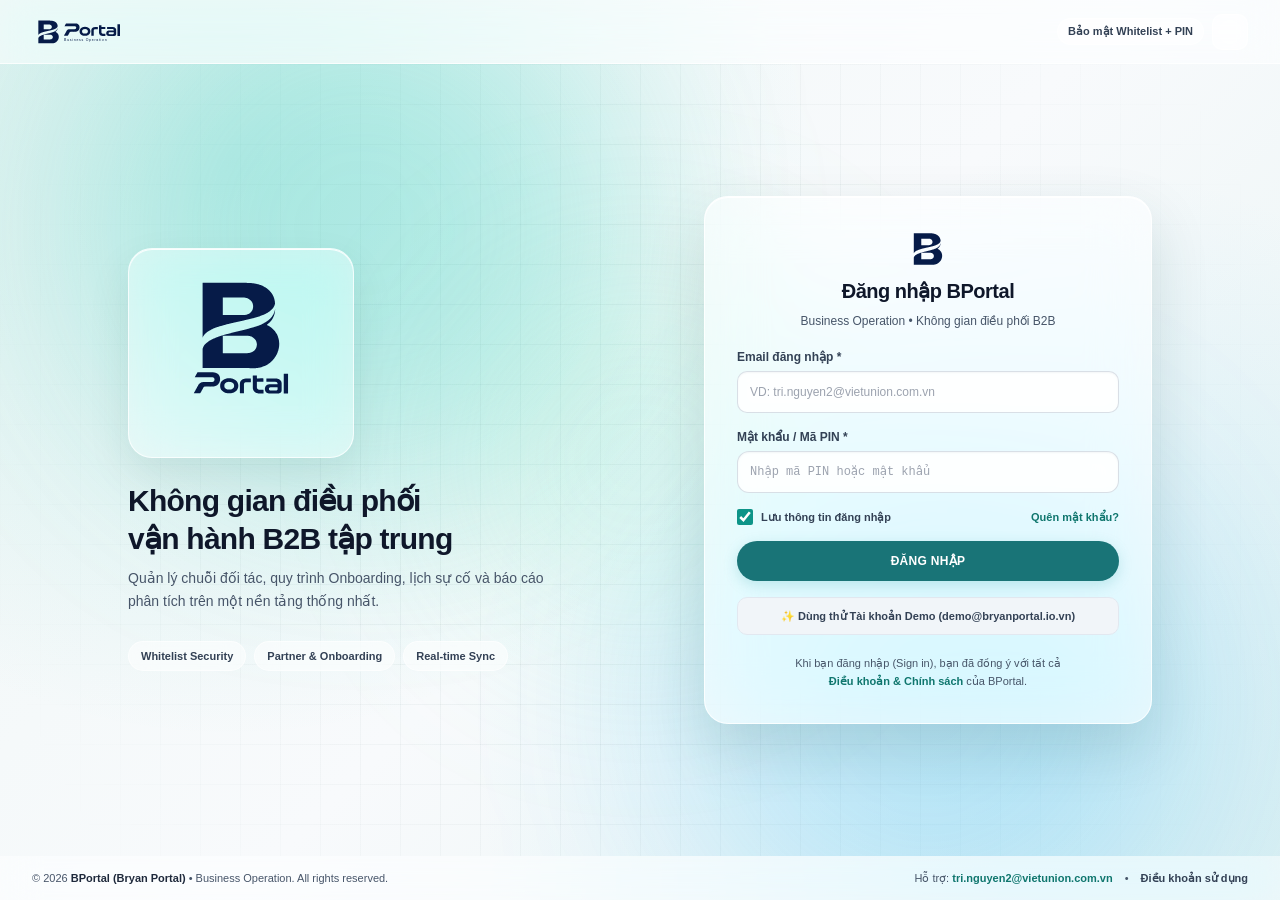
==== commit 3527ca26: "UI v4.0: Apple Liquid Glass & Soft-Bento redesign with floating icon rail, Dynamic Island topbar, an" ====
--- a/index.html
+++ b/index.html
@@ -21,11 +21,14 @@
   <meta name="apple-mobile-web-app-status-bar-style" content="black-translucent" />
 
   <!-- Pre-compiled Minified Tailwind CSS (Zero runtime JIT overhead) -->
-  <style id="bportal-inline-css">*,:after,:before{--tw-border-spacing-x:0;--tw-border-spacing-y:0;--tw-translate-x:0;--tw-translate-y:0;--tw-rotate:0;--tw-skew-x:0;--tw-skew-y:0;--tw-scale-x:1;--tw-scale-y:1;--tw-pan-x: ;--tw-pan-y: ;--tw-pinch-zoom: ;--tw-scroll-snap-strictness:proximity;--tw-gradient-from-position: ;--tw-gradient-via-position: ;--tw-gradient-to-position: ;--tw-ordinal: ;--tw-slashed-zero: ;--tw-numeric-figure: ;--tw-numeric-spacing: ;--tw-numeric-fraction: ;--tw-ring-inset: ;--tw-ring-offset-width:0px;--tw-ring-offset-color:#fff;--tw-ring-color:rgba(59,130,246,.5);--tw-ring-offset-shadow:0 0 #0000;--tw-ring-shadow:0 0 #0000;--tw-shadow:0 0 #0000;--tw-shadow-colored:0 0 #0000;--tw-blur: ;--tw-brightness: ;--tw-contrast: ;--tw-grayscale: ;--tw-hue-rotate: ;--tw-invert: ;--tw-saturate: ;--tw-sepia: ;--tw-drop-shadow: ;--tw-backdrop-blur: ;--tw-backdrop-brightness: ;--tw-backdrop-contrast: ;--tw-backdrop-grayscale: ;--tw-backdrop-hue-rotate: ;--tw-backdrop-invert: ;--tw-backdrop-opacity: ;--tw-backdrop-saturate: ;--tw-backdrop-sepia: ;--tw-contain-size: ;--tw-contain-layout: ;--tw-contain-paint: ;--tw-contain-style: }::backdrop{--tw-border-spacing-x:0;--tw-border-spacing-y:0;--tw-translate-x:0;--tw-translate-y:0;--tw-rotate:0;--tw-skew-x:0;--tw-skew-y:0;--tw-scale-x:1;--tw-scale-y:1;--tw-pan-x: ;--tw-pan-y: ;--tw-pinch-zoom: ;--tw-scroll-snap-strictness:proximity;--tw-gradient-from-position: ;--tw-gradient-via-position: ;--tw-gradient-to-position: ;--tw-ordinal: ;--tw-slashed-zero: ;--tw-numeric-figure: ;--tw-numeric-spacing: ;--tw-numeric-fraction: ;--tw-ring-inset: ;--tw-ring-offset-width:0px;--tw-ring-offset-color:#fff;--tw-ring-color:rgba(59,130,246,.5);--tw-ring-offset-shadow:0 0 #0000;--tw-ring-shadow:0 0 #0000;--tw-shadow:0 0 #0000;--tw-shadow-colored:0 0 #0000;--tw-blur: ;--tw-brightness: ;--tw-contrast: ;--tw-grayscale: ;--tw-hue-rotate: ;--tw-invert: ;--tw-saturate: ;--tw-sepia: ;--tw-drop-shadow: ;--tw-backdrop-blur: ;--tw-backdrop-brightness: ;--tw-backdrop-contrast: ;--tw-backdrop-grayscale: ;--tw-backdrop-hue-rotate: ;--tw-backdrop-invert: ;--tw-backdrop-opacity: ;--tw-backdrop-saturate: ;--tw-backdrop-sepia: ;--tw-contain-size: ;--tw-contain-layout: ;--tw-contain-paint: ;--tw-contain-style: }/*! tailwindcss v3.4.17 | MIT License | https://tailwindcss.com*/*,:after,:before{box-sizing:border-box;border:0 solid #e5e7eb}:after,:before{--tw-content:""}:host,html{line-height:1.5;-webkit-text-size-adjust:100%;-moz-tab-size:4;-o-tab-size:4;tab-size:4;font-family:Inter,system-ui,-apple-system,Segoe UI,Roboto,sans-serif;font-feature-settings:normal;font-variation-settings:normal;-webkit-tap-highlight-color:transparent}body{margin:0;line-height:inherit}hr{height:0;color:inherit;border-top-width:1px}abbr:where([title]){-webkit-text-decoration:underline dotted;text-decoration:underline dotted}h1,h2,h3,h4,h5,h6{font-size:inherit;font-weight:inherit}a{color:inherit;text-decoration:inherit}b,strong{font-weight:bolder}code,kbd,pre,samp{font-family:ui-monospace,SFMono-Regular,Menlo,Monaco,Consolas,Liberation Mono,Courier New,monospace;font-feature-settings:normal;font-variation-settings:normal;font-size:1em}small{font-size:80%}sub,sup{font-size:75%;line-height:0;position:relative;vertical-align:baseline}sub{bottom:-.25em}sup{top:-.5em}table{text-indent:0;border-color:inherit;border-collapse:collapse}button,input,optgroup,select,textarea{font-family:inherit;font-feature-settings:inherit;font-variation-settings:inherit;font-size:100%;font-weight:inherit;line-height:inherit;letter-spacing:inherit;color:inherit;margin:0;padding:0}button,select{text-transform:none}button,input:where([type=button]),input:where([type=reset]),input:where([type=submit]){-webkit-appearance:button;background-color:transparent;background-image:none}:-moz-focusring{outline:auto}:-moz-ui-invalid{box-shadow:none}progress{vertical-align:baseline}::-webkit-inner-spin-button,::-webkit-outer-spin-button{height:auto}[type=search]{-webkit-appearance:textfield;outline-offset:-2px}::-webkit-search-decoration{-webkit-appearance:none}::-webkit-file-upload-button{-webkit-appearance:button;font:inherit}summary{display:list-item}blockquote,dd,dl,figure,h1,h2,h3,h4,h5,h6,hr,p,pre{margin:0}fieldset{margin:0}fieldset,legend{padding:0}menu,ol,ul{list-style:none;margin:0;padding:0}dialog{padding:0}textarea{resize:vertical}input::-moz-placeholder,textarea::-moz-placeholder{opacity:1;color:#9ca3af}input::placeholder,textarea::placeholder{opacity:1;color:#9ca3af}[role=button],button{cursor:pointer}:disabled{cursor:default}audio,canvas,embed,iframe,img,object,svg,video{display:block;vertical-align:middle}img,video{max-width:100%;height:auto}[hidden]:where(:not([hidden=until-found])){display:none}.\!container{width:100%!important}.container{width:100%}@media (min-width:640px){.\!container{max-width:640px!important}.container{max-width:640px}}@media (min-width:768px){.\!container{max-width:768px!important}.container{max-width:768px}}@media (min-width:1024px){.\!container{max-width:1024px!important}.container{max-width:1024px}}@media (min-width:1280px){.\!container{max-width:1280px!important}.container{max-width:1280px}}@media (min-width:1536px){.\!container{max-width:1536px!important}.container{max-width:1536px}}.pointer-events-none{pointer-events:none}.\!visible{visibility:visible!important}.visible{visibility:visible}.fixed{position:fixed}.absolute{position:absolute}.relative{position:relative}.inset-0{inset:0}.inset-x-0{left:0;right:0}.inset-y-0{top:0;bottom:0}.-bottom-1{bottom:-.25rem}.-bottom-24{bottom:-6rem}.-right-1{right:-.25rem}.-top-1{top:-.25rem}.-top-24{top:-6rem}.bottom-0{bottom:0}.bottom-20{bottom:5rem}.left-0{left:0}.left-1{left:.25rem}.left-1\/2{left:50%}.left-3{left:.75rem}.left-3\.5{left:.875rem}.left-\[8\%\]{left:8%}.left-auto{left:auto}.right-0{right:0}.right-1{right:.25rem}.right-1\.5{right:.375rem}.right-2{right:.5rem}.right-2\.5{right:.625rem}.right-3{right:.75rem}.right-\[8\%\]{right:8%}.top-1{top:.25rem}.top-1\/2{top:50%}.top-full{top:100%}.z-10{z-index:10}.z-20{z-index:20}.z-30{z-index:30}.z-40{z-index:40}.z-50{z-index:50}.z-\[10000\]{z-index:10000}.z-\[10001\]{z-index:10001}.z-\[10002\]{z-index:10002}.z-\[10005\]{z-index:10005}.z-\[10020\]{z-index:10020}.z-\[9999\]{z-index:9999}.col-span-2{grid-column:span 2/span 2}.col-span-3{grid-column:span 3/span 3}.col-span-full{grid-column:1/-1}.mx-1{margin-left:.25rem;margin-right:.25rem}.mx-2{margin-left:.5rem;margin-right:.5rem}.mx-2\.5{margin-left:.625rem;margin-right:.625rem}.mx-3{margin-left:.75rem;margin-right:.75rem}.mx-auto{margin-left:auto;margin-right:auto}.mb-0{margin-bottom:0}.mb-0\.5{margin-bottom:.125rem}.mb-1{margin-bottom:.25rem}.mb-1\.5{margin-bottom:.375rem}.mb-2{margin-bottom:.5rem}.mb-2\.5{margin-bottom:.625rem}.mb-3{margin-bottom:.75rem}.mb-4{margin-bottom:1rem}.mb-5{margin-bottom:1.25rem}.mb-6{margin-bottom:1.5rem}.ml-0{margin-left:0}.ml-0\.5{margin-left:.125rem}.ml-1{margin-left:.25rem}.mr-0{margin-right:0}.mr-0\.5{margin-right:.125rem}.mr-1{margin-right:.25rem}.mr-2{margin-right:.5rem}.mt-0{margin-top:0}.mt-0\.5{margin-top:.125rem}.mt-1{margin-top:.25rem}.mt-1\.5{margin-top:.375rem}.mt-10{margin-top:2.5rem}.mt-2{margin-top:.5rem}.mt-2\.5{margin-top:.625rem}.mt-3{margin-top:.75rem}.mt-4{margin-top:1rem}.mt-6{margin-top:1.5rem}.block{display:block}.inline-block{display:inline-block}.flex{display:flex}.inline-flex{display:inline-flex}.table{display:table}.\!grid{display:grid!important}.grid{display:grid}.hidden{display:none}.h-1{height:.25rem}.h-1\.5{height:.375rem}.h-10{height:2.5rem}.h-11{height:2.75rem}.h-12{height:3rem}.h-14{height:3.5rem}.h-16{height:4rem}.h-2{height:.5rem}.h-2\.5{height:.625rem}.h-3{height:.75rem}.h-3\.5{height:.875rem}.h-4{height:1rem}.h-5{height:1.25rem}.h-56{height:14rem}.h-6{height:1.5rem}.h-7{height:1.75rem}.h-8{height:2rem}.h-9{height:2.25rem}.h-\[18px\]{height:18px}.h-\[2px\]{height:2px}.h-\[380px\]{height:380px}.h-\[500px\]{height:500px}.h-\[520px\]{height:520px}.h-auto{height:auto}.h-full{height:100%}.max-h-60{max-height:15rem}.max-h-72{max-height:18rem}.max-h-80{max-height:20rem}.max-h-\[290px\]{max-height:290px}.max-h-\[300px\]{max-height:300px}.max-h-\[65vh\]{max-height:65vh}.max-h-\[85vh\]{max-height:85vh}.max-h-\[88vh\]{max-height:88vh}.max-h-\[90vh\]{max-height:90vh}.max-h-full{max-height:100%}.min-h-\[120px\]{min-height:120px}.min-h-\[140px\]{min-height:140px}.min-h-\[380px\]{min-height:380px}.min-h-\[58px\]{min-height:58px}.w-1{width:.25rem}.w-1\.5{width:.375rem}.w-10{width:2.5rem}.w-11{width:2.75rem}.w-12{width:3rem}.w-14{width:3.5rem}.w-16{width:4rem}.w-2{width:.5rem}.w-2\.5{width:.625rem}.w-20{width:5rem}.w-24{width:6rem}.w-28{width:7rem}.w-3{width:.75rem}.w-3\.5{width:.875rem}.w-4{width:1rem}.w-44{width:11rem}.w-5{width:1.25rem}.w-6{width:1.5rem}.w-64{width:16rem}.w-7{width:1.75rem}.w-8{width:2rem}.w-80{width:20rem}.w-9{width:2.25rem}.w-\[380px\]{width:380px}.w-\[500px\]{width:500px}.w-\[520px\]{width:520px}.w-auto{width:auto}.w-full{width:100%}.min-w-0{min-width:0}.min-w-\[125px\]{min-width:125px}.min-w-\[18px\]{min-width:18px}.max-w-2xl{max-width:42rem}.max-w-3xl{max-width:48rem}.max-w-5xl{max-width:64rem}.max-w-6xl{max-width:72rem}.max-w-7xl{max-width:80rem}.max-w-\[140px\]{max-width:140px}.max-w-\[1440px\]{max-width:1440px}.max-w-\[160px\]{max-width:160px}.max-w-\[180px\]{max-width:180px}.max-w-\[210px\]{max-width:210px}.max-w-full{max-width:100%}.max-w-lg{max-width:32rem}.max-w-md{max-width:28rem}.max-w-sm{max-width:24rem}.max-w-xl{max-width:36rem}.flex-1{flex:1 1 0%}.flex-shrink{flex-shrink:1}.shrink-0{flex-shrink:0}.border-collapse{border-collapse:collapse}.-translate-x-1{--tw-translate-x:-0.25rem}.-translate-x-1,.-translate-x-1\/2{transform:translate(var(--tw-translate-x),var(--tw-translate-y)) rotate(var(--tw-rotate)) skewX(var(--tw-skew-x)) skewY(var(--tw-skew-y)) scaleX(var(--tw-scale-x)) scaleY(var(--tw-scale-y))}.-translate-x-1\/2{--tw-translate-x:-50%}.-translate-x-full{--tw-translate-x:-100%}.-translate-x-full,.-translate-y-1{transform:translate(var(--tw-translate-x),var(--tw-translate-y)) rotate(var(--tw-rotate)) skewX(var(--tw-skew-x)) skewY(var(--tw-skew-y)) scaleX(var(--tw-scale-x)) scaleY(var(--tw-scale-y))}.-translate-y-1{--tw-translate-y:-0.25rem}.-translate-y-1\/2{--tw-translate-y:-50%}.-rotate-90,.-translate-y-1\/2{transform:translate(var(--tw-translate-x),var(--tw-translate-y)) rotate(var(--tw-rotate)) skewX(var(--tw-skew-x)) skewY(var(--tw-skew-y)) scaleX(var(--tw-scale-x)) scaleY(var(--tw-scale-y))}.-rotate-90{--tw-rotate:-90deg}.transform{transform:translate(var(--tw-translate-x),var(--tw-translate-y)) rotate(var(--tw-rotate)) skewX(var(--tw-skew-x)) skewY(var(--tw-skew-y)) scaleX(var(--tw-scale-x)) scaleY(var(--tw-scale-y))}@keyframes pulse{50%{opacity:.5}}.animate-pulse{animation:pulse 2s cubic-bezier(.4,0,.6,1) infinite}@keyframes spin{to{transform:rotate(1turn)}}.animate-spin{animation:spin 1s linear infinite}.cursor-grab{cursor:grab}.cursor-pointer{cursor:pointer}.select-none{-webkit-user-select:none;-moz-user-select:none;user-select:none}.list-disc{list-style-type:disc}.grid-cols-1{grid-template-columns:repeat(1,minmax(0,1fr))}.grid-cols-2{grid-template-columns:repeat(2,minmax(0,1fr))}.grid-cols-3{grid-template-columns:repeat(3,minmax(0,1fr))}.grid-cols-7{grid-template-columns:repeat(7,minmax(0,1fr))}.flex-col{flex-direction:column}.flex-wrap{flex-wrap:wrap}.items-start{align-items:flex-start}.items-end{align-items:flex-end}.items-center{align-items:center}.items-stretch{align-items:stretch}.justify-end{justify-content:flex-end}.justify-center{justify-content:center}.justify-between{justify-content:space-between}.justify-around{justify-content:space-around}.gap-0{gap:0}.gap-0\.5{gap:.125rem}.gap-1{gap:.25rem}.gap-1\.5{gap:.375rem}.gap-2{gap:.5rem}.gap-2\.5{gap:.625rem}.gap-3{gap:.75rem}.gap-3\.5{gap:.875rem}.gap-4{gap:1rem}.gap-5{gap:1.25rem}.gap-6{gap:1.5rem}.gap-8{gap:2rem}.space-x-1>:not([hidden])~:not([hidden]){--tw-space-x-reverse:0;margin-right:calc(.25rem*var(--tw-space-x-reverse));margin-left:calc(.25rem*(1 - var(--tw-space-x-reverse)))}.space-x-1\.5>:not([hidden])~:not([hidden]){--tw-space-x-reverse:0;margin-right:calc(.375rem*var(--tw-space-x-reverse));margin-left:calc(.375rem*(1 - var(--tw-space-x-reverse)))}.space-x-2>:not([hidden])~:not([hidden]){--tw-space-x-reverse:0;margin-right:calc(.5rem*var(--tw-space-x-reverse));margin-left:calc(.5rem*(1 - var(--tw-space-x-reverse)))}.space-x-2\.5>:not([hidden])~:not([hidden]){--tw-space-x-reverse:0;margin-right:calc(.625rem*var(--tw-space-x-reverse));margin-left:calc(.625rem*(1 - var(--tw-space-x-reverse)))}.space-x-3>:not([hidden])~:not([hidden]){--tw-space-x-reverse:0;margin-right:calc(.75rem*var(--tw-space-x-reverse));margin-left:calc(.75rem*(1 - var(--tw-space-x-reverse)))}.space-x-3\.5>:not([hidden])~:not([hidden]){--tw-space-x-reverse:0;margin-right:calc(.875rem*var(--tw-space-x-reverse));margin-left:calc(.875rem*(1 - var(--tw-space-x-reverse)))}.space-y-0>:not([hidden])~:not([hidden]){--tw-space-y-reverse:0;margin-top:calc(0px*(1 - var(--tw-space-y-reverse)));margin-bottom:calc(0px*var(--tw-space-y-reverse))}.space-y-0\.5>:not([hidden])~:not([hidden]){--tw-space-y-reverse:0;margin-top:calc(.125rem*(1 - var(--tw-space-y-reverse)));margin-bottom:calc(.125rem*var(--tw-space-y-reverse))}.space-y-1>:not([hidden])~:not([hidden]){--tw-space-y-reverse:0;margin-top:calc(.25rem*(1 - var(--tw-space-y-reverse)));margin-bottom:calc(.25rem*var(--tw-space-y-reverse))}.space-y-1\.5>:not([hidden])~:not([hidden]){--tw-space-y-reverse:0;margin-top:calc(.375rem*(1 - var(--tw-space-y-reverse)));margin-bottom:calc(.375rem*var(--tw-space-y-reverse))}.space-y-2>:not([hidden])~:not([hidden]){--tw-space-y-reverse:0;margin-top:calc(.5rem*(1 - var(--tw-space-y-reverse)));margin-bottom:calc(.5rem*var(--tw-space-y-reverse))}.space-y-2\.5>:not([hidden])~:not([hidden]){--tw-space-y-reverse:0;margin-top:calc(.625rem*(1 - var(--tw-space-y-reverse)));margin-bottom:calc(.625rem*var(--tw-space-y-reverse))}.space-y-3>:not([hidden])~:not([hidden]){--tw-space-y-reverse:0;margin-top:calc(.75rem*(1 - var(--tw-space-y-reverse)));margin-bottom:calc(.75rem*var(--tw-space-y-reverse))}.space-y-3\.5>:not([hidden])~:not([hidden]){--tw-space-y-reverse:0;margin-top:calc(.875rem*(1 - var(--tw-space-y-reverse)));margin-bottom:calc(.875rem*var(--tw-space-y-reverse))}.space-y-4>:not([hidden])~:not([hidden]){--tw-space-y-reverse:0;margin-top:calc(1rem*(1 - var(--tw-space-y-reverse)));margin-bottom:calc(1rem*var(--tw-space-y-reverse))}.space-y-5>:not([hidden])~:not([hidden]){--tw-space-y-reverse:0;margin-top:calc(1.25rem*(1 - var(--tw-space-y-reverse)));margin-bottom:calc(1.25rem*var(--tw-space-y-reverse))}.space-y-6>:not([hidden])~:not([hidden]){--tw-space-y-reverse:0;margin-top:calc(1.5rem*(1 - var(--tw-space-y-reverse)));margin-bottom:calc(1.5rem*var(--tw-space-y-reverse))}.divide-x>:not([hidden])~:not([hidden]){--tw-divide-x-reverse:0;border-right-width:calc(1px*var(--tw-divide-x-reverse));border-left-width:calc(1px*(1 - var(--tw-divide-x-reverse)))}.divide-y>:not([hidden])~:not([hidden]){--tw-divide-y-reverse:0;border-top-width:calc(1px*(1 - var(--tw-divide-y-reverse)));border-bottom-width:calc(1px*var(--tw-divide-y-reverse))}.divide-slate-100>:not([hidden])~:not([hidden]){--tw-divide-opacity:1;border-color:rgb(241 245 249/var(--tw-divide-opacity,1))}.self-start{align-self:flex-start}.overflow-hidden{overflow:hidden}.overflow-x-auto{overflow-x:auto}.overflow-y-auto{overflow-y:auto}.overflow-x-hidden{overflow-x:hidden}.truncate{overflow:hidden;text-overflow:ellipsis}.truncate,.whitespace-nowrap{white-space:nowrap}.break-words{overflow-wrap:break-word}.rounded{border-radius:.25rem}.rounded-2xl{border-radius:1rem}.rounded-3xl{border-radius:1.5rem}.rounded-full{border-radius:9999px}.rounded-lg{border-radius:.5rem}.rounded-md{border-radius:.375rem}.rounded-xl{border-radius:.75rem}.border{border-width:1px}.border-2{border-width:2px}.border-b{border-bottom-width:1px}.border-l-4{border-left-width:4px}.border-r{border-right-width:1px}.border-t{border-top-width:1px}.border-t-2{border-top-width:2px}.border-dashed{border-style:dashed}.border-none{border-style:none}.border-amber-200{--tw-border-opacity:1;border-color:rgb(253 230 138/var(--tw-border-opacity,1))}.border-amber-200\/80{border-color:hsla(48,97%,77%,.8)}.border-amber-300{--tw-border-opacity:1;border-color:rgb(252 211 77/var(--tw-border-opacity,1))}.border-amber-400{--tw-border-opacity:1;border-color:rgb(251 191 36/var(--tw-border-opacity,1))}.border-amber-500{--tw-border-opacity:1;border-color:rgb(245 158 11/var(--tw-border-opacity,1))}.border-blue-200{--tw-border-opacity:1;border-color:rgb(191 219 254/var(--tw-border-opacity,1))}.border-blue-200\/80{border-color:rgba(191,219,254,.8)}.border-emerald-200{--tw-border-opacity:1;border-color:rgb(167 243 208/var(--tw-border-opacity,1))}.border-emerald-200\/70{border-color:rgba(167,243,208,.7)}.border-emerald-200\/80{border-color:rgba(167,243,208,.8)}.border-emerald-300{--tw-border-opacity:1;border-color:rgb(110 231 183/var(--tw-border-opacity,1))}.border-emerald-600{--tw-border-opacity:1;border-color:rgb(5 150 105/var(--tw-border-opacity,1))}.border-indigo-200{--tw-border-opacity:1;border-color:rgb(199 210 254/var(--tw-border-opacity,1))}.border-indigo-600{--tw-border-opacity:1;border-color:rgb(79 70 229/var(--tw-border-opacity,1))}.border-purple-200{--tw-border-opacity:1;border-color:rgb(233 213 255/var(--tw-border-opacity,1))}.border-rose-100{--tw-border-opacity:1;border-color:rgb(255 228 230/var(--tw-border-opacity,1))}.border-rose-200{--tw-border-opacity:1;border-color:rgb(254 205 211/var(--tw-border-opacity,1))}.border-rose-200\/70{border-color:rgba(254,205,211,.7)}.border-rose-300{--tw-border-opacity:1;border-color:rgb(253 164 175/var(--tw-border-opacity,1))}.border-rose-400{--tw-border-opacity:1;border-color:rgb(251 113 133/var(--tw-border-opacity,1))}.border-rose-400\/40{border-color:rgba(251,113,133,.4)}.border-slate-100{--tw-border-opacity:1;border-color:rgb(241 245 249/var(--tw-border-opacity,1))}.border-slate-200{--tw-border-opacity:1;border-color:rgb(226 232 240/var(--tw-border-opacity,1))}.border-slate-200\/60{border-color:rgba(226,232,240,.6)}.border-slate-200\/70{border-color:rgba(226,232,240,.7)}.border-slate-200\/80{border-color:rgba(226,232,240,.8)}.border-slate-300{--tw-border-opacity:1;border-color:rgb(203 213 225/var(--tw-border-opacity,1))}.border-slate-700{--tw-border-opacity:1;border-color:rgb(51 65 85/var(--tw-border-opacity,1))}.border-slate-700\/60{border-color:rgba(51,65,85,.6)}.border-slate-800{--tw-border-opacity:1;border-color:rgb(30 41 59/var(--tw-border-opacity,1))}.border-slate-800\/80{border-color:rgba(30,41,59,.8)}.border-slate-900{--tw-border-opacity:1;border-color:rgb(15 23 42/var(--tw-border-opacity,1))}.border-teal-200{--tw-border-opacity:1;border-color:rgb(153 246 228/var(--tw-border-opacity,1))}.border-teal-200\/60{border-color:rgba(153,246,228,.6)}.border-teal-200\/70{border-color:rgba(153,246,228,.7)}.border-teal-200\/80{border-color:rgba(153,246,228,.8)}.border-teal-300{--tw-border-opacity:1;border-color:rgb(94 234 212/var(--tw-border-opacity,1))}.border-teal-400{--tw-border-opacity:1;border-color:rgb(45 212 191/var(--tw-border-opacity,1))}.border-teal-400\/30{border-color:rgba(45,212,191,.3)}.border-teal-500{--tw-border-opacity:1;border-color:rgb(20 184 166/var(--tw-border-opacity,1))}.border-white{--tw-border-opacity:1;border-color:rgb(255 255 255/var(--tw-border-opacity,1))}.border-white\/10{border-color:hsla(0,0%,100%,.1)}.border-white\/15{border-color:hsla(0,0%,100%,.15)}.border-white\/50{border-color:hsla(0,0%,100%,.5)}.border-white\/60{border-color:hsla(0,0%,100%,.6)}.border-white\/70{border-color:hsla(0,0%,100%,.7)}.border-l-rose-500{--tw-border-opacity:1;border-left-color:rgb(244 63 94/var(--tw-border-opacity,1))}.border-t-teal-700{--tw-border-opacity:1;border-top-color:rgb(15 118 110/var(--tw-border-opacity,1))}.bg-amber-100{--tw-bg-opacity:1;background-color:rgb(254 243 199/var(--tw-bg-opacity,1))}.bg-amber-400{--tw-bg-opacity:1;background-color:rgb(251 191 36/var(--tw-bg-opacity,1))}.bg-amber-50{--tw-bg-opacity:1;background-color:rgb(255 251 235/var(--tw-bg-opacity,1))}.bg-amber-50\/30{background-color:rgba(255,251,235,.3)}.bg-amber-50\/60{background-color:rgba(255,251,235,.6)}.bg-amber-50\/70{background-color:rgba(255,251,235,.7)}.bg-amber-500{--tw-bg-opacity:1;background-color:rgb(245 158 11/var(--tw-bg-opacity,1))}.bg-amber-500\/20{background-color:rgba(245,158,11,.2)}.bg-amber-700{--tw-bg-opacity:1;background-color:rgb(180 83 9/var(--tw-bg-opacity,1))}.bg-black{--tw-bg-opacity:1;background-color:rgb(0 0 0/var(--tw-bg-opacity,1))}.bg-blue-100{--tw-bg-opacity:1;background-color:rgb(219 234 254/var(--tw-bg-opacity,1))}.bg-blue-50{--tw-bg-opacity:1;background-color:rgb(239 246 255/var(--tw-bg-opacity,1))}.bg-blue-50\/60{background-color:rgba(239,246,255,.6)}.bg-blue-700{--tw-bg-opacity:1;background-color:rgb(29 78 216/var(--tw-bg-opacity,1))}.bg-emerald-100{--tw-bg-opacity:1;background-color:rgb(209 250 229/var(--tw-bg-opacity,1))}.bg-emerald-300{--tw-bg-opacity:1;background-color:rgb(110 231 183/var(--tw-bg-opacity,1))}.bg-emerald-300\/15{background-color:rgba(110,231,183,.15)}.bg-emerald-400{--tw-bg-opacity:1;background-color:rgb(52 211 153/var(--tw-bg-opacity,1))}.bg-emerald-400\/20{background-color:rgba(52,211,153,.2)}.bg-emerald-50{--tw-bg-opacity:1;background-color:rgb(236 253 245/var(--tw-bg-opacity,1))}.bg-emerald-50\/10{background-color:rgba(236,253,245,.1)}.bg-emerald-50\/30{background-color:rgba(236,253,245,.3)}.bg-emerald-50\/40{background-color:rgba(236,253,245,.4)}.bg-emerald-500{--tw-bg-opacity:1;background-color:rgb(16 185 129/var(--tw-bg-opacity,1))}.bg-emerald-500\/20{background-color:rgba(16,185,129,.2)}.bg-emerald-600{--tw-bg-opacity:1;background-color:rgb(5 150 105/var(--tw-bg-opacity,1))}.bg-emerald-700{--tw-bg-opacity:1;background-color:rgb(4 120 87/var(--tw-bg-opacity,1))}.bg-indigo-100{--tw-bg-opacity:1;background-color:rgb(224 231 255/var(--tw-bg-opacity,1))}.bg-indigo-50{--tw-bg-opacity:1;background-color:rgb(238 242 255/var(--tw-bg-opacity,1))}.bg-indigo-600{--tw-bg-opacity:1;background-color:rgb(79 70 229/var(--tw-bg-opacity,1))}.bg-indigo-700{--tw-bg-opacity:1;background-color:rgb(67 56 202/var(--tw-bg-opacity,1))}.bg-navy-800{--tw-bg-opacity:1;background-color:rgb(21 30 46/var(--tw-bg-opacity,1))}.bg-navy-800\/60{background-color:rgba(21,30,46,.6)}.bg-navy-900{--tw-bg-opacity:1;background-color:rgb(11 17 30/var(--tw-bg-opacity,1))}.bg-navy-950{--tw-bg-opacity:1;background-color:rgb(7 11 20/var(--tw-bg-opacity,1))}.bg-navy-950\/35{background-color:rgba(7,11,20,.35)}.bg-navy-950\/60{background-color:rgba(7,11,20,.6)}.bg-orange-100{--tw-bg-opacity:1;background-color:rgb(255 237 213/var(--tw-bg-opacity,1))}.bg-purple-100{--tw-bg-opacity:1;background-color:rgb(243 232 255/var(--tw-bg-opacity,1))}.bg-purple-50{--tw-bg-opacity:1;background-color:rgb(250 245 255/var(--tw-bg-opacity,1))}.bg-red-700{--tw-bg-opacity:1;background-color:rgb(185 28 28/var(--tw-bg-opacity,1))}.bg-rose-100{--tw-bg-opacity:1;background-color:rgb(255 228 230/var(--tw-bg-opacity,1))}.bg-rose-50{--tw-bg-opacity:1;background-color:rgb(255 241 242/var(--tw-bg-opacity,1))}.bg-rose-50\/20{background-color:rgba(255,241,242,.2)}.bg-rose-50\/30{background-color:rgba(255,241,242,.3)}.bg-rose-50\/40{background-color:rgba(255,241,242,.4)}.bg-rose-50\/50{background-color:rgba(255,241,242,.5)}.bg-rose-50\/60{background-color:rgba(255,241,242,.6)}.bg-rose-500{--tw-bg-opacity:1;background-color:rgb(244 63 94/var(--tw-bg-opacity,1))}.bg-rose-500\/15{background-color:rgba(244,63,94,.15)}.bg-rose-500\/20{background-color:rgba(244,63,94,.2)}.bg-rose-500\/35{background-color:rgba(244,63,94,.35)}.bg-rose-600{--tw-bg-opacity:1;background-color:rgb(225 29 72/var(--tw-bg-opacity,1))}.bg-sky-400{--tw-bg-opacity:1;background-color:rgb(56 189 248/var(--tw-bg-opacity,1))}.bg-sky-400\/20{background-color:rgba(56,189,248,.2)}.bg-sky-50{--tw-bg-opacity:1;background-color:rgb(240 249 255/var(--tw-bg-opacity,1))}.bg-slate-100{--tw-bg-opacity:1;background-color:rgb(241 245 249/var(--tw-bg-opacity,1))}.bg-slate-100\/90{background-color:rgba(241,245,249,.9)}.bg-slate-200{--tw-bg-opacity:1;background-color:rgb(226 232 240/var(--tw-bg-opacity,1))}.bg-slate-200\/80{background-color:rgba(226,232,240,.8)}.bg-slate-300{--tw-bg-opacity:1;background-color:rgb(203 213 225/var(--tw-bg-opacity,1))}.bg-slate-400{--tw-bg-opacity:1;background-color:rgb(148 163 184/var(--tw-bg-opacity,1))}.bg-slate-50{--tw-bg-opacity:1;background-color:rgb(248 250 252/var(--tw-bg-opacity,1))}.bg-slate-50\/50{background-color:rgba(248,250,252,.5)}.bg-slate-50\/60{background-color:rgba(248,250,252,.6)}.bg-slate-50\/70{background-color:rgba(248,250,252,.7)}.bg-slate-50\/80{background-color:rgba(248,250,252,.8)}.bg-slate-500{--tw-bg-opacity:1;background-color:rgb(100 116 139/var(--tw-bg-opacity,1))}.bg-slate-700{--tw-bg-opacity:1;background-color:rgb(51 65 85/var(--tw-bg-opacity,1))}.bg-slate-700\/80{background-color:rgba(51,65,85,.8)}.bg-slate-800{--tw-bg-opacity:1;background-color:rgb(30 41 59/var(--tw-bg-opacity,1))}.bg-slate-900{--tw-bg-opacity:1;background-color:rgb(15 23 42/var(--tw-bg-opacity,1))}.bg-slate-900\/60{background-color:rgba(15,23,42,.6)}.bg-slate-950{--tw-bg-opacity:1;background-color:rgb(2 6 23/var(--tw-bg-opacity,1))}.bg-slate-950\/60{background-color:rgba(2,6,23,.6)}.bg-teal-100{--tw-bg-opacity:1;background-color:rgb(204 251 241/var(--tw-bg-opacity,1))}.bg-teal-200{--tw-bg-opacity:1;background-color:rgb(153 246 228/var(--tw-bg-opacity,1))}.bg-teal-400{--tw-bg-opacity:1;background-color:rgb(45 212 191/var(--tw-bg-opacity,1))}.bg-teal-400\/20{background-color:rgba(45,212,191,.2)}.bg-teal-400\/25{background-color:rgba(45,212,191,.25)}.bg-teal-50{--tw-bg-opacity:1;background-color:rgb(240 253 250/var(--tw-bg-opacity,1))}.bg-teal-50\/30{background-color:rgba(240,253,250,.3)}.bg-teal-50\/40{background-color:rgba(240,253,250,.4)}.bg-teal-50\/50{background-color:rgba(240,253,250,.5)}.bg-teal-50\/60{background-color:rgba(240,253,250,.6)}.bg-teal-50\/70{background-color:rgba(240,253,250,.7)}.bg-teal-50\/80{background-color:rgba(240,253,250,.8)}.bg-teal-500{--tw-bg-opacity:1;background-color:rgb(20 184 166/var(--tw-bg-opacity,1))}.bg-teal-500\/20{background-color:rgba(20,184,166,.2)}.bg-teal-600{--tw-bg-opacity:1;background-color:rgb(13 148 136/var(--tw-bg-opacity,1))}.bg-teal-600\/90{background-color:rgba(13,148,136,.9)}.bg-teal-700{--tw-bg-opacity:1;background-color:rgb(15 118 110/var(--tw-bg-opacity,1))}.bg-teal-800{--tw-bg-opacity:1;background-color:rgb(17 94 89/var(--tw-bg-opacity,1))}.bg-transparent{background-color:transparent}.bg-white{--tw-bg-opacity:1;background-color:rgb(255 255 255/var(--tw-bg-opacity,1))}.bg-white\/10{background-color:hsla(0,0%,100%,.1)}.bg-white\/15{background-color:hsla(0,0%,100%,.15)}.bg-white\/40{background-color:hsla(0,0%,100%,.4)}.bg-white\/5{background-color:hsla(0,0%,100%,.05)}.bg-white\/50{background-color:hsla(0,0%,100%,.5)}.bg-white\/80{background-color:hsla(0,0%,100%,.8)}.bg-white\/90{background-color:hsla(0,0%,100%,.9)}.bg-white\/95{background-color:hsla(0,0%,100%,.95)}.bg-gradient-to-r{background-image:linear-gradient(to right,var(--tw-gradient-stops))}.bg-gradient-to-tr{background-image:linear-gradient(to top right,var(--tw-gradient-stops))}.from-amber-50{--tw-gradient-from:#fffbeb var(--tw-gradient-from-position);--tw-gradient-to:rgba(255,251,235,0) var(--tw-gradient-to-position);--tw-gradient-stops:var(--tw-gradient-from),var(--tw-gradient-to)}.from-emerald-50{--tw-gradient-from:#ecfdf5 var(--tw-gradient-from-position);--tw-gradient-to:rgba(236,253,245,0) var(--tw-gradient-to-position);--tw-gradient-stops:var(--tw-gradient-from),var(--tw-gradient-to)}.from-emerald-600{--tw-gradient-from:#059669 var(--tw-gradient-from-position);--tw-gradient-to:rgba(5,150,105,0) var(--tw-gradient-to-position);--tw-gradient-stops:var(--tw-gradient-from),var(--tw-gradient-to)}.from-sky-50{--tw-gradient-from:#f0f9ff var(--tw-gradient-from-position);--tw-gradient-to:rgba(240,249,255,0) var(--tw-gradient-to-position);--tw-gradient-stops:var(--tw-gradient-from),var(--tw-gradient-to)}.from-teal-600{--tw-gradient-from:#0d9488 var(--tw-gradient-from-position);--tw-gradient-to:rgba(13,148,136,0) var(--tw-gradient-to-position);--tw-gradient-stops:var(--tw-gradient-from),var(--tw-gradient-to)}.from-teal-700{--tw-gradient-from:#0f766e var(--tw-gradient-from-position);--tw-gradient-to:rgba(15,118,110,0) var(--tw-gradient-to-position);--tw-gradient-stops:var(--tw-gradient-from),var(--tw-gradient-to)}.to-emerald-500{--tw-gradient-to:#10b981 var(--tw-gradient-to-position)}.to-teal-500{--tw-gradient-to:#14b8a6 var(--tw-gradient-to-position)}.to-teal-600{--tw-gradient-to:#0d9488 var(--tw-gradient-to-position)}.fill-amber-400{fill:#fbbf24}.fill-amber-400\/30{fill:rgba(251,191,36,.3)}.object-contain{-o-object-fit:contain;object-fit:contain}.object-cover{-o-object-fit:cover;object-fit:cover}.p-0{padding:0}.p-0\.5{padding:.125rem}.p-1{padding:.25rem}.p-1\.5{padding:.375rem}.p-2{padding:.5rem}.p-2\.5{padding:.625rem}.p-3{padding:.75rem}.p-3\.5{padding:.875rem}.p-4{padding:1rem}.p-5{padding:1.25rem}.p-6{padding:1.5rem}.p-8{padding:2rem}.px-0{padding-left:0;padding-right:0}.px-0\.5{padding-left:.125rem;padding-right:.125rem}.px-1{padding-left:.25rem;padding-right:.25rem}.px-1\.5{padding-left:.375rem;padding-right:.375rem}.px-2{padding-left:.5rem;padding-right:.5rem}.px-2\.5{padding-left:.625rem;padding-right:.625rem}.px-3{padding-left:.75rem;padding-right:.75rem}.px-3\.5{padding-left:.875rem;padding-right:.875rem}.px-4{padding-left:1rem;padding-right:1rem}.px-5{padding-left:1.25rem;padding-right:1.25rem}.py-0{padding-top:0;padding-bottom:0}.py-0\.5{padding-top:.125rem;padding-bottom:.125rem}.py-1{padding-top:.25rem;padding-bottom:.25rem}.py-1\.5{padding-top:.375rem;padding-bottom:.375rem}.py-10{padding-top:2.5rem;padding-bottom:2.5rem}.py-12{padding-top:3rem;padding-bottom:3rem}.py-2{padding-top:.5rem;padding-bottom:.5rem}.py-2\.5{padding-top:.625rem;padding-bottom:.625rem}.py-3{padding-top:.75rem;padding-bottom:.75rem}.py-3\.5{padding-top:.875rem;padding-bottom:.875rem}.py-4{padding-top:1rem;padding-bottom:1rem}.py-6{padding-top:1.5rem;padding-bottom:1.5rem}.py-8{padding-top:2rem;padding-bottom:2rem}.pb-0{padding-bottom:0}.pb-0\.5{padding-bottom:.125rem}.pb-1{padding-bottom:.25rem}.pb-2{padding-bottom:.5rem}.pb-2\.5{padding-bottom:.625rem}.pb-24{padding-bottom:6rem}.pb-3{padding-bottom:.75rem}.pb-4{padding-bottom:1rem}.pl-1{padding-left:.25rem}.pl-10{padding-left:2.5rem}.pl-2{padding-left:.5rem}.pl-3{padding-left:.75rem}.pl-4{padding-left:1rem}.pl-8{padding-left:2rem}.pl-9{padding-left:2.25rem}.pr-1{padding-right:.25rem}.pr-1\.5{padding-right:.375rem}.pr-10{padding-right:2.5rem}.pr-16{padding-right:4rem}.pr-3{padding-right:.75rem}.pr-4{padding-right:1rem}.pt-0{padding-top:0}.pt-0\.5{padding-top:.125rem}.pt-1{padding-top:.25rem}.pt-2{padding-top:.5rem}.pt-2\.5{padding-top:.625rem}.pt-3{padding-top:.75rem}.pt-4{padding-top:1rem}.text-left{text-align:left}.text-center{text-align:center}.text-right{text-align:right}.align-text-bottom{vertical-align:text-bottom}.font-mono{font-family:ui-monospace,SFMono-Regular,Menlo,Monaco,Consolas,Liberation Mono,Courier New,monospace}.font-sans{font-family:Inter,system-ui,-apple-system,Segoe UI,Roboto,sans-serif}.text-2xl{font-size:1.5rem;line-height:2rem}.text-3xl{font-size:1.875rem;line-height:2.25rem}.text-\[10px\]{font-size:10px}.text-\[11px\]{font-size:11px}.text-\[9px\]{font-size:9px}.text-base{font-size:1rem;line-height:1.5rem}.text-lg{font-size:1.125rem;line-height:1.75rem}.text-sm{font-size:.875rem;line-height:1.25rem}.text-xl{font-size:1.25rem;line-height:1.75rem}.text-xs{font-size:.75rem;line-height:1rem}.font-black{font-weight:900}.font-bold{font-weight:700}.font-extrabold{font-weight:800}.font-medium{font-weight:500}.font-normal{font-weight:400}.font-semibold{font-weight:600}.uppercase{text-transform:uppercase}.italic{font-style:italic}.leading-relaxed{line-height:1.625}.leading-snug{line-height:1.375}.leading-tight{line-height:1.25}.tracking-tight{letter-spacing:-.025em}.tracking-wide{letter-spacing:.025em}.tracking-wider{letter-spacing:.05em}.tracking-widest{letter-spacing:.1em}.text-amber-300{--tw-text-opacity:1;color:rgb(252 211 77/var(--tw-text-opacity,1))}.text-amber-500{--tw-text-opacity:1;color:rgb(245 158 11/var(--tw-text-opacity,1))}.text-amber-600{--tw-text-opacity:1;color:rgb(217 119 6/var(--tw-text-opacity,1))}.text-amber-700{--tw-text-opacity:1;color:rgb(180 83 9/var(--tw-text-opacity,1))}.text-amber-800{--tw-text-opacity:1;color:rgb(146 64 14/var(--tw-text-opacity,1))}.text-amber-900{--tw-text-opacity:1;color:rgb(120 53 15/var(--tw-text-opacity,1))}.text-blue-600{--tw-text-opacity:1;color:rgb(37 99 235/var(--tw-text-opacity,1))}.text-blue-700{--tw-text-opacity:1;color:rgb(29 78 216/var(--tw-text-opacity,1))}.text-blue-800{--tw-text-opacity:1;color:rgb(30 64 175/var(--tw-text-opacity,1))}.text-blue-900{--tw-text-opacity:1;color:rgb(30 58 138/var(--tw-text-opacity,1))}.text-emerald-100{--tw-text-opacity:1;color:rgb(209 250 229/var(--tw-text-opacity,1))}.text-emerald-300{--tw-text-opacity:1;color:rgb(110 231 183/var(--tw-text-opacity,1))}.text-emerald-600{--tw-text-opacity:1;color:rgb(5 150 105/var(--tw-text-opacity,1))}.text-emerald-700{--tw-text-opacity:1;color:rgb(4 120 87/var(--tw-text-opacity,1))}.text-emerald-800{--tw-text-opacity:1;color:rgb(6 95 70/var(--tw-text-opacity,1))}.text-emerald-900{--tw-text-opacity:1;color:rgb(6 78 59/var(--tw-text-opacity,1))}.text-indigo-700{--tw-text-opacity:1;color:rgb(67 56 202/var(--tw-text-opacity,1))}.text-indigo-800{--tw-text-opacity:1;color:rgb(55 48 163/var(--tw-text-opacity,1))}.text-orange-700{--tw-text-opacity:1;color:rgb(194 65 12/var(--tw-text-opacity,1))}.text-purple-600{--tw-text-opacity:1;color:rgb(147 51 234/var(--tw-text-opacity,1))}.text-purple-700{--tw-text-opacity:1;color:rgb(126 34 206/var(--tw-text-opacity,1))}.text-purple-800{--tw-text-opacity:1;color:rgb(107 33 168/var(--tw-text-opacity,1))}.text-purple-900{--tw-text-opacity:1;color:rgb(88 28 135/var(--tw-text-opacity,1))}.text-rose-100{--tw-text-opacity:1;color:rgb(255 228 230/var(--tw-text-opacity,1))}.text-rose-300{--tw-text-opacity:1;color:rgb(253 164 175/var(--tw-text-opacity,1))}.text-rose-400{--tw-text-opacity:1;color:rgb(251 113 133/var(--tw-text-opacity,1))}.text-rose-600{--tw-text-opacity:1;color:rgb(225 29 72/var(--tw-text-opacity,1))}.text-rose-700{--tw-text-opacity:1;color:rgb(190 18 60/var(--tw-text-opacity,1))}.text-rose-800{--tw-text-opacity:1;color:rgb(159 18 57/var(--tw-text-opacity,1))}.text-rose-950{--tw-text-opacity:1;color:rgb(76 5 25/var(--tw-text-opacity,1))}.text-slate-100{--tw-text-opacity:1;color:rgb(241 245 249/var(--tw-text-opacity,1))}.text-slate-300{--tw-text-opacity:1;color:rgb(203 213 225/var(--tw-text-opacity,1))}.text-slate-400{--tw-text-opacity:1;color:rgb(148 163 184/var(--tw-text-opacity,1))}.text-slate-500{--tw-text-opacity:1;color:rgb(100 116 139/var(--tw-text-opacity,1))}.text-slate-600{--tw-text-opacity:1;color:rgb(71 85 105/var(--tw-text-opacity,1))}.text-slate-700{--tw-text-opacity:1;color:rgb(51 65 85/var(--tw-text-opacity,1))}.text-slate-800{--tw-text-opacity:1;color:rgb(30 41 59/var(--tw-text-opacity,1))}.text-slate-900{--tw-text-opacity:1;color:rgb(15 23 42/var(--tw-text-opacity,1))}.text-teal-100{--tw-text-opacity:1;color:rgb(204 251 241/var(--tw-text-opacity,1))}.text-teal-100\/90{color:rgba(204,251,241,.9)}.text-teal-200{--tw-text-opacity:1;color:rgb(153 246 228/var(--tw-text-opacity,1))}.text-teal-200\/50{color:rgba(153,246,228,.5)}.text-teal-200\/90{color:rgba(153,246,228,.9)}.text-teal-300{--tw-text-opacity:1;color:rgb(94 234 212/var(--tw-text-opacity,1))}.text-teal-500{--tw-text-opacity:1;color:rgb(20 184 166/var(--tw-text-opacity,1))}.text-teal-600{--tw-text-opacity:1;color:rgb(13 148 136/var(--tw-text-opacity,1))}.text-teal-700{--tw-text-opacity:1;color:rgb(15 118 110/var(--tw-text-opacity,1))}.text-teal-800{--tw-text-opacity:1;color:rgb(17 94 89/var(--tw-text-opacity,1))}.text-teal-800\/90{color:rgba(17,94,89,.9)}.text-teal-900{--tw-text-opacity:1;color:rgb(19 78 74/var(--tw-text-opacity,1))}.text-transparent{color:transparent}.text-white{--tw-text-opacity:1;color:rgb(255 255 255/var(--tw-text-opacity,1))}.line-through{text-decoration-line:line-through}.antialiased{-webkit-font-smoothing:antialiased;-moz-osx-font-smoothing:grayscale}.accent-emerald-600{accent-color:#059669}.accent-slate-800{accent-color:#1e293b}.accent-teal-600{accent-color:#0d9488}.opacity-0{opacity:0}.opacity-100{opacity:1}.opacity-40{opacity:.4}.opacity-70{opacity:.7}.opacity-75{opacity:.75}.opacity-80{opacity:.8}.opacity-85{opacity:.85}.opacity-90{opacity:.9}.shadow-2xl{--tw-shadow:0 25px 50px -12px rgba(0,0,0,.25);--tw-shadow-colored:0 25px 50px -12px var(--tw-shadow-color)}.shadow-2xl,.shadow-lg{box-shadow:var(--tw-ring-offset-shadow,0 0 #0000),var(--tw-ring-shadow,0 0 #0000),var(--tw-shadow)}.shadow-lg{--tw-shadow:0 10px 15px -3px rgba(0,0,0,.1),0 4px 6px -4px rgba(0,0,0,.1);--tw-shadow-colored:0 10px 15px -3px var(--tw-shadow-color),0 4px 6px -4px var(--tw-shadow-color)}.shadow-md{--tw-shadow:0 4px 6px -1px rgba(0,0,0,.1),0 2px 4px -2px rgba(0,0,0,.1);--tw-shadow-colored:0 4px 6px -1px var(--tw-shadow-color),0 2px 4px -2px var(--tw-shadow-color)}.shadow-md,.shadow-sm{box-shadow:var(--tw-ring-offset-shadow,0 0 #0000),var(--tw-ring-shadow,0 0 #0000),var(--tw-shadow)}.shadow-sm{--tw-shadow:0 1px 2px 0 rgba(0,0,0,.05);--tw-shadow-colored:0 1px 2px 0 var(--tw-shadow-color)}.shadow-xl{--tw-shadow:0 20px 25px -5px rgba(0,0,0,.1),0 8px 10px -6px rgba(0,0,0,.1);--tw-shadow-colored:0 20px 25px -5px var(--tw-shadow-color),0 8px 10px -6px var(--tw-shadow-color);box-shadow:var(--tw-ring-offset-shadow,0 0 #0000),var(--tw-ring-shadow,0 0 #0000),var(--tw-shadow)}.shadow-emerald-500{--tw-shadow-color:#10b981;--tw-shadow:var(--tw-shadow-colored)}.shadow-emerald-500\/30{--tw-shadow-color:rgba(16,185,129,.3);--tw-shadow:var(--tw-shadow-colored)}.shadow-sky-500{--tw-shadow-color:#0ea5e9;--tw-shadow:var(--tw-shadow-colored)}.shadow-sky-500\/10{--tw-shadow-color:rgba(14,165,233,.1);--tw-shadow:var(--tw-shadow-colored)}.shadow-teal-700{--tw-shadow-color:#0f766e;--tw-shadow:var(--tw-shadow-colored)}.shadow-teal-700\/30{--tw-shadow-color:rgba(15,118,110,.3);--tw-shadow:var(--tw-shadow-colored)}.outline-none{outline:2px solid transparent;outline-offset:2px}.ring-1{--tw-ring-offset-shadow:var(--tw-ring-inset) 0 0 0 var(--tw-ring-offset-width) var(--tw-ring-offset-color);--tw-ring-shadow:var(--tw-ring-inset) 0 0 0 calc(1px + var(--tw-ring-offset-width)) var(--tw-ring-color)}.ring-1,.ring-2{box-shadow:var(--tw-ring-offset-shadow),var(--tw-ring-shadow),var(--tw-shadow,0 0 #0000)}.ring-2{--tw-ring-offset-shadow:var(--tw-ring-inset) 0 0 0 var(--tw-ring-offset-width) var(--tw-ring-offset-color);--tw-ring-shadow:var(--tw-ring-inset) 0 0 0 calc(2px + var(--tw-ring-offset-width)) var(--tw-ring-color)}.ring-inset{--tw-ring-inset:inset}.ring-teal-300{--tw-ring-opacity:1;--tw-ring-color:rgb(94 234 212/var(--tw-ring-opacity,1))}.ring-teal-400{--tw-ring-opacity:1;--tw-ring-color:rgb(45 212 191/var(--tw-ring-opacity,1))}.ring-teal-500{--tw-ring-opacity:1;--tw-ring-color:rgb(20 184 166/var(--tw-ring-opacity,1))}.ring-teal-500\/20{--tw-ring-color:rgba(20,184,166,.2)}.ring-teal-500\/30{--tw-ring-color:rgba(20,184,166,.3)}.blur{--tw-blur:blur(8px)}.blur,.blur-\[100px\]{filter:var(--tw-blur) var(--tw-brightness) var(--tw-contrast) var(--tw-grayscale) var(--tw-hue-rotate) var(--tw-invert) var(--tw-saturate) var(--tw-sepia) var(--tw-drop-shadow)}.blur-\[100px\]{--tw-blur:blur(100px)}.blur-\[90px\]{--tw-blur:blur(90px)}.blur-\[90px\],.filter{filter:var(--tw-blur) var(--tw-brightness) var(--tw-contrast) var(--tw-grayscale) var(--tw-hue-rotate) var(--tw-invert) var(--tw-saturate) var(--tw-sepia) var(--tw-drop-shadow)}.backdrop-blur-md{--tw-backdrop-blur:blur(12px)}.backdrop-blur-md,.backdrop-blur-sm{-webkit-backdrop-filter:var(--tw-backdrop-blur) var(--tw-backdrop-brightness) var(--tw-backdrop-contrast) var(--tw-backdrop-grayscale) var(--tw-backdrop-hue-rotate) var(--tw-backdrop-invert) var(--tw-backdrop-opacity) var(--tw-backdrop-saturate) var(--tw-backdrop-sepia);backdrop-filter:var(--tw-backdrop-blur) var(--tw-backdrop-brightness) var(--tw-backdrop-contrast) var(--tw-backdrop-grayscale) var(--tw-backdrop-hue-rotate) var(--tw-backdrop-invert) var(--tw-backdrop-opacity) var(--tw-backdrop-saturate) var(--tw-backdrop-sepia)}.backdrop-blur-sm{--tw-backdrop-blur:blur(4px)}.backdrop-filter{-webkit-backdrop-filter:var(--tw-backdrop-blur) var(--tw-backdrop-brightness) var(--tw-backdrop-contrast) var(--tw-backdrop-grayscale) var(--tw-backdrop-hue-rotate) var(--tw-backdrop-invert) var(--tw-backdrop-opacity) var(--tw-backdrop-saturate) var(--tw-backdrop-sepia);backdrop-filter:var(--tw-backdrop-blur) var(--tw-backdrop-brightness) var(--tw-backdrop-contrast) var(--tw-backdrop-grayscale) var(--tw-backdrop-hue-rotate) var(--tw-backdrop-invert) var(--tw-backdrop-opacity) var(--tw-backdrop-saturate) var(--tw-backdrop-sepia)}.transition{transition-property:color,background-color,border-color,text-decoration-color,fill,stroke,opacity,box-shadow,transform,filter,-webkit-backdrop-filter;transition-property:color,background-color,border-color,text-decoration-color,fill,stroke,opacity,box-shadow,transform,filter,backdrop-filter;transition-property:color,background-color,border-color,text-decoration-color,fill,stroke,opacity,box-shadow,transform,filter,backdrop-filter,-webkit-backdrop-filter;transition-timing-function:cubic-bezier(.4,0,.2,1);transition-duration:.15s}.transition-all{transition-property:all;transition-timing-function:cubic-bezier(.4,0,.2,1);transition-duration:.15s}.transition-transform{transition-property:transform;transition-timing-function:cubic-bezier(.4,0,.2,1);transition-duration:.15s}.duration-200{transition-duration:.2s}.duration-300{transition-duration:.3s}.duration-500{transition-duration:.5s}.file\:mr-3::file-selector-button{margin-right:.75rem}.file\:rounded-full::file-selector-button{border-radius:9999px}.file\:border-0::file-selector-button{border-width:0}.file\:bg-teal-50::file-selector-button{--tw-bg-opacity:1;background-color:rgb(240 253 250/var(--tw-bg-opacity,1))}.file\:px-3::file-selector-button{padding-left:.75rem;padding-right:.75rem}.file\:py-1\.5::file-selector-button{padding-top:.375rem;padding-bottom:.375rem}.file\:text-xs::file-selector-button{font-size:.75rem;line-height:1rem}.file\:font-bold::file-selector-button{font-weight:700}.file\:text-teal-700::file-selector-button{--tw-text-opacity:1;color:rgb(15 118 110/var(--tw-text-opacity,1))}.placeholder\:font-normal::-moz-placeholder{font-weight:400}.placeholder\:font-normal::placeholder{font-weight:400}.placeholder\:text-slate-400::-moz-placeholder{--tw-text-opacity:1;color:rgb(148 163 184/var(--tw-text-opacity,1))}.placeholder\:text-slate-400::placeholder{--tw-text-opacity:1;color:rgb(148 163 184/var(--tw-text-opacity,1))}.hover\:border-amber-300:hover{--tw-border-opacity:1;border-color:rgb(252 211 77/var(--tw-border-opacity,1))}.hover\:border-blue-300:hover{--tw-border-opacity:1;border-color:rgb(147 197 253/var(--tw-border-opacity,1))}.hover\:border-blue-400:hover{--tw-border-opacity:1;border-color:rgb(96 165 250/var(--tw-border-opacity,1))}.hover\:border-emerald-300:hover{--tw-border-opacity:1;border-color:rgb(110 231 183/var(--tw-border-opacity,1))}.hover\:border-emerald-400:hover{--tw-border-opacity:1;border-color:rgb(52 211 153/var(--tw-border-opacity,1))}.hover\:border-rose-400:hover{--tw-border-opacity:1;border-color:rgb(251 113 133/var(--tw-border-opacity,1))}.hover\:border-teal-300:hover{--tw-border-opacity:1;border-color:rgb(94 234 212/var(--tw-border-opacity,1))}.hover\:border-teal-400:hover{--tw-border-opacity:1;border-color:rgb(45 212 191/var(--tw-border-opacity,1))}.hover\:border-teal-500:hover{--tw-border-opacity:1;border-color:rgb(20 184 166/var(--tw-border-opacity,1))}.hover\:bg-amber-100:hover{--tw-bg-opacity:1;background-color:rgb(254 243 199/var(--tw-bg-opacity,1))}.hover\:bg-amber-100\/70:hover{background-color:hsla(48,96%,89%,.7)}.hover\:bg-amber-50:hover{--tw-bg-opacity:1;background-color:rgb(255 251 235/var(--tw-bg-opacity,1))}.hover\:bg-amber-600:hover{--tw-bg-opacity:1;background-color:rgb(217 119 6/var(--tw-bg-opacity,1))}.hover\:bg-black\/\[0\.02\]:hover{background-color:rgba(0,0,0,.02)}.hover\:bg-blue-100:hover{--tw-bg-opacity:1;background-color:rgb(219 234 254/var(--tw-bg-opacity,1))}.hover\:bg-blue-100\/70:hover{background-color:rgba(219,234,254,.7)}.hover\:bg-emerald-100:hover{--tw-bg-opacity:1;background-color:rgb(209 250 229/var(--tw-bg-opacity,1))}.hover\:bg-emerald-400\/30:hover{background-color:rgba(52,211,153,.3)}.hover\:bg-emerald-50:hover{--tw-bg-opacity:1;background-color:rgb(236 253 245/var(--tw-bg-opacity,1))}.hover\:bg-emerald-700:hover{--tw-bg-opacity:1;background-color:rgb(4 120 87/var(--tw-bg-opacity,1))}.hover\:bg-indigo-100:hover{--tw-bg-opacity:1;background-color:rgb(224 231 255/var(--tw-bg-opacity,1))}.hover\:bg-indigo-50:hover{--tw-bg-opacity:1;background-color:rgb(238 242 255/var(--tw-bg-opacity,1))}.hover\:bg-rose-100:hover{--tw-bg-opacity:1;background-color:rgb(255 228 230/var(--tw-bg-opacity,1))}.hover\:bg-rose-50:hover{--tw-bg-opacity:1;background-color:rgb(255 241 242/var(--tw-bg-opacity,1))}.hover\:bg-rose-500\/45:hover{background-color:rgba(244,63,94,.45)}.hover\:bg-rose-700:hover{--tw-bg-opacity:1;background-color:rgb(190 18 60/var(--tw-bg-opacity,1))}.hover\:bg-slate-100:hover{--tw-bg-opacity:1;background-color:rgb(241 245 249/var(--tw-bg-opacity,1))}.hover\:bg-slate-200:hover{--tw-bg-opacity:1;background-color:rgb(226 232 240/var(--tw-bg-opacity,1))}.hover\:bg-slate-300:hover{--tw-bg-opacity:1;background-color:rgb(203 213 225/var(--tw-bg-opacity,1))}.hover\:bg-slate-50:hover{--tw-bg-opacity:1;background-color:rgb(248 250 252/var(--tw-bg-opacity,1))}.hover\:bg-slate-600:hover{--tw-bg-opacity:1;background-color:rgb(71 85 105/var(--tw-bg-opacity,1))}.hover\:bg-slate-800:hover{--tw-bg-opacity:1;background-color:rgb(30 41 59/var(--tw-bg-opacity,1))}.hover\:bg-slate-800\/60:hover{background-color:rgba(30,41,59,.6)}.hover\:bg-slate-900:hover{--tw-bg-opacity:1;background-color:rgb(15 23 42/var(--tw-bg-opacity,1))}.hover\:bg-teal-100:hover{--tw-bg-opacity:1;background-color:rgb(204 251 241/var(--tw-bg-opacity,1))}.hover\:bg-teal-200\/70:hover{background-color:rgba(153,246,228,.7)}.hover\:bg-teal-400\/30:hover{background-color:rgba(45,212,191,.3)}.hover\:bg-teal-50:hover{--tw-bg-opacity:1;background-color:rgb(240 253 250/var(--tw-bg-opacity,1))}.hover\:bg-teal-50\/30:hover{background-color:rgba(240,253,250,.3)}.hover\:bg-teal-50\/50:hover{background-color:rgba(240,253,250,.5)}.hover\:bg-teal-50\/70:hover{background-color:rgba(240,253,250,.7)}.hover\:bg-teal-700:hover{--tw-bg-opacity:1;background-color:rgb(15 118 110/var(--tw-bg-opacity,1))}.hover\:bg-teal-800:hover{--tw-bg-opacity:1;background-color:rgb(17 94 89/var(--tw-bg-opacity,1))}.hover\:bg-white:hover{--tw-bg-opacity:1;background-color:rgb(255 255 255/var(--tw-bg-opacity,1))}.hover\:bg-white\/10:hover{background-color:hsla(0,0%,100%,.1)}.hover\:bg-white\/15:hover{background-color:hsla(0,0%,100%,.15)}.hover\:bg-white\/20:hover{background-color:hsla(0,0%,100%,.2)}.hover\:bg-white\/25:hover{background-color:hsla(0,0%,100%,.25)}.hover\:bg-white\/80:hover{background-color:hsla(0,0%,100%,.8)}.hover\:from-emerald-700:hover{--tw-gradient-from:#047857 var(--tw-gradient-from-position);--tw-gradient-to:rgba(4,120,87,0) var(--tw-gradient-to-position);--tw-gradient-stops:var(--tw-gradient-from),var(--tw-gradient-to)}.hover\:to-teal-700:hover{--tw-gradient-to:#0f766e var(--tw-gradient-to-position)}.hover\:text-amber-300:hover{--tw-text-opacity:1;color:rgb(252 211 77/var(--tw-text-opacity,1))}.hover\:text-amber-700:hover{--tw-text-opacity:1;color:rgb(180 83 9/var(--tw-text-opacity,1))}.hover\:text-emerald-600:hover{--tw-text-opacity:1;color:rgb(5 150 105/var(--tw-text-opacity,1))}.hover\:text-emerald-700:hover{--tw-text-opacity:1;color:rgb(4 120 87/var(--tw-text-opacity,1))}.hover\:text-indigo-700:hover{--tw-text-opacity:1;color:rgb(67 56 202/var(--tw-text-opacity,1))}.hover\:text-rose-600:hover{--tw-text-opacity:1;color:rgb(225 29 72/var(--tw-text-opacity,1))}.hover\:text-rose-700:hover{--tw-text-opacity:1;color:rgb(190 18 60/var(--tw-text-opacity,1))}.hover\:text-slate-600:hover{--tw-text-opacity:1;color:rgb(71 85 105/var(--tw-text-opacity,1))}.hover\:text-slate-700:hover{--tw-text-opacity:1;color:rgb(51 65 85/var(--tw-text-opacity,1))}.hover\:text-slate-800:hover{--tw-text-opacity:1;color:rgb(30 41 59/var(--tw-text-opacity,1))}.hover\:text-slate-900:hover{--tw-text-opacity:1;color:rgb(15 23 42/var(--tw-text-opacity,1))}.hover\:text-teal-600:hover{--tw-text-opacity:1;color:rgb(13 148 136/var(--tw-text-opacity,1))}.hover\:text-teal-700:hover{--tw-text-opacity:1;color:rgb(15 118 110/var(--tw-text-opacity,1))}.hover\:text-teal-800:hover{--tw-text-opacity:1;color:rgb(17 94 89/var(--tw-text-opacity,1))}.hover\:text-white:hover{--tw-text-opacity:1;color:rgb(255 255 255/var(--tw-text-opacity,1))}.hover\:underline:hover{text-decoration-line:underline}.hover\:file\:bg-teal-100::file-selector-button:hover{--tw-bg-opacity:1;background-color:rgb(204 251 241/var(--tw-bg-opacity,1))}.focus\:border-teal-500:focus{--tw-border-opacity:1;border-color:rgb(20 184 166/var(--tw-border-opacity,1))}.focus\:border-teal-600:focus{--tw-border-opacity:1;border-color:rgb(13 148 136/var(--tw-border-opacity,1))}.focus\:bg-white:focus{--tw-bg-opacity:1;background-color:rgb(255 255 255/var(--tw-bg-opacity,1))}.focus\:outline-none:focus{outline:2px solid transparent;outline-offset:2px}.focus\:ring-2:focus{--tw-ring-offset-shadow:var(--tw-ring-inset) 0 0 0 var(--tw-ring-offset-width) var(--tw-ring-offset-color);--tw-ring-shadow:var(--tw-ring-inset) 0 0 0 calc(2px + var(--tw-ring-offset-width)) var(--tw-ring-color);box-shadow:var(--tw-ring-offset-shadow),var(--tw-ring-shadow),var(--tw-shadow,0 0 #0000)}.focus\:ring-teal-500\/20:focus{--tw-ring-color:rgba(20,184,166,.2)}.active\:cursor-grabbing:active{cursor:grabbing}.active\:bg-teal-50\/40:active{background-color:rgba(240,253,250,.4)}.group:hover .group-hover\:opacity-100{opacity:1}@media (min-width:640px){.sm\:col-span-2{grid-column:span 2/span 2}.sm\:col-span-3{grid-column:span 3/span 3}.sm\:col-span-4{grid-column:span 4/span 4}.sm\:block{display:block}.sm\:inline{display:inline}.sm\:inline-flex{display:inline-flex}.sm\:hidden{display:none}.sm\:w-56{width:14rem}.sm\:w-96{width:24rem}.sm\:w-\[390px\]{width:390px}.sm\:w-auto{width:auto}.sm\:max-w-\[300px\]{max-width:300px}.sm\:flex-initial{flex:0 1 auto}.sm\:flex-none{flex:none}.sm\:grid-cols-12{grid-template-columns:repeat(12,minmax(0,1fr))}.sm\:grid-cols-2{grid-template-columns:repeat(2,minmax(0,1fr))}.sm\:grid-cols-3{grid-template-columns:repeat(3,minmax(0,1fr))}.sm\:flex-row{flex-direction:row}.sm\:flex-wrap{flex-wrap:wrap}.sm\:items-center{align-items:center}.sm\:justify-end{justify-content:flex-end}.sm\:gap-0{gap:0}.sm\:self-center{align-self:center}.sm\:p-8{padding:2rem}.sm\:px-3{padding-left:.75rem;padding-right:.75rem}.sm\:px-4{padding-left:1rem;padding-right:1rem}.sm\:px-5{padding-left:1.25rem;padding-right:1.25rem}.sm\:px-8{padding-left:2rem;padding-right:2rem}.sm\:py-4{padding-top:1rem;padding-bottom:1rem}.sm\:pb-0{padding-bottom:0}.sm\:pl-4{padding-left:1rem}.sm\:pt-4{padding-top:1rem}.sm\:text-xl{font-size:1.25rem;line-height:1.75rem}.sm\:text-xs{font-size:.75rem;line-height:1rem}}@media (min-width:768px){.md\:static{position:static}.md\:bottom-5{bottom:1.25rem}.md\:right-5{right:1.25rem}.md\:mb-5{margin-bottom:1.25rem}.md\:mb-6{margin-bottom:1.5rem}.md\:block{display:block}.md\:inline{display:inline}.md\:flex{display:flex}.md\:hidden{display:none}.md\:h-16{height:4rem}.md\:h-6{height:1.5rem}.md\:min-h-\[104px\]{min-height:104px}.md\:w-56{width:14rem}.md\:w-6{width:1.5rem}.md\:w-auto{width:auto}.md\:min-w-\[150px\]{min-width:150px}.md\:max-w-\[190px\]{max-width:190px}.md\:translate-x-0{--tw-translate-x:0px;transform:translate(var(--tw-translate-x),var(--tw-translate-y)) rotate(var(--tw-rotate)) skewX(var(--tw-skew-x)) skewY(var(--tw-skew-y)) scaleX(var(--tw-scale-x)) scaleY(var(--tw-scale-y))}.md\:grid-cols-2{grid-template-columns:repeat(2,minmax(0,1fr))}.md\:grid-cols-3{grid-template-columns:repeat(3,minmax(0,1fr))}.md\:grid-cols-4{grid-template-columns:repeat(4,minmax(0,1fr))}.md\:grid-cols-5{grid-template-columns:repeat(5,minmax(0,1fr))}.md\:flex-row{flex-direction:row}.md\:items-center{align-items:center}.md\:gap-3{gap:.75rem}.md\:gap-4{gap:1rem}.md\:space-x-1\.5>:not([hidden])~:not([hidden]){--tw-space-x-reverse:0;margin-right:calc(.375rem*var(--tw-space-x-reverse));margin-left:calc(.375rem*(1 - var(--tw-space-x-reverse)))}.md\:space-y-5>:not([hidden])~:not([hidden]){--tw-space-y-reverse:0;margin-top:calc(1.25rem*(1 - var(--tw-space-y-reverse)));margin-bottom:calc(1.25rem*var(--tw-space-y-reverse))}.md\:space-y-6>:not([hidden])~:not([hidden]){--tw-space-y-reverse:0;margin-top:calc(1.5rem*(1 - var(--tw-space-y-reverse)));margin-bottom:calc(1.5rem*var(--tw-space-y-reverse))}.md\:p-2{padding:.5rem}.md\:p-4{padding:1rem}.md\:p-5{padding:1.25rem}.md\:p-6{padding:1.5rem}.md\:px-3\.5{padding-left:.875rem;padding-right:.875rem}.md\:px-6{padding-left:1.5rem;padding-right:1.5rem}.md\:py-4{padding-top:1rem;padding-bottom:1rem}.md\:pb-6{padding-bottom:1.5rem}.md\:pt-16{padding-top:4rem}.md\:pt-4{padding-top:1rem}.md\:text-2xl{font-size:1.5rem;line-height:2rem}.md\:text-base{font-size:1rem;line-height:1.5rem}.md\:text-lg{font-size:1.125rem;line-height:1.75rem}.md\:text-sm{font-size:.875rem;line-height:1.25rem}.md\:text-xs{font-size:.75rem;line-height:1rem}.md\:transition-all{transition-property:all;transition-timing-function:cubic-bezier(.4,0,.2,1);transition-duration:.15s}}@media (min-width:1024px){.lg\:col-span-1{grid-column:span 1/span 1}.lg\:col-span-2{grid-column:span 2/span 2}.lg\:col-span-3{grid-column:span 3/span 3}.lg\:col-span-4{grid-column:span 4/span 4}.lg\:col-span-5{grid-column:span 5/span 5}.lg\:col-span-6{grid-column:span 6/span 6}.lg\:col-span-7{grid-column:span 7/span 7}.lg\:col-span-8{grid-column:span 8/span 8}.lg\:block{display:block}.lg\:flex{display:flex}.lg\:w-72{width:18rem}.lg\:w-\[370px\]{width:370px}.lg\:grid-cols-12{grid-template-columns:repeat(12,minmax(0,1fr))}.lg\:grid-cols-2{grid-template-columns:repeat(2,minmax(0,1fr))}.lg\:grid-cols-3{grid-template-columns:repeat(3,minmax(0,1fr))}.lg\:grid-cols-4{grid-template-columns:repeat(4,minmax(0,1fr))}.lg\:grid-cols-5{grid-template-columns:repeat(5,minmax(0,1fr))}.lg\:grid-cols-\[65fr_35fr\]{grid-template-columns:65fr 35fr}.lg\:flex-row{flex-direction:row}.lg\:items-center{align-items:center}.lg\:justify-end{justify-content:flex-end}.lg\:gap-12{gap:3rem}.lg\:pb-0{padding-bottom:0}}@media (min-width:1280px){.xl\:flex-row{flex-direction:row}.xl\:items-center{align-items:center}.xl\:justify-start{justify-content:flex-start}.xl\:justify-end{justify-content:flex-end}.xl\:pb-0{padding-bottom:0}}
-:root { --f7-teal: #0F766E; --f7-teal-light: #14B8A6; --f7-teal-dark: #0F4C4A; --f7-teal-deep: #0B3635; --f7-teal-bg: #F0FDFA; --f7-gold: #0F766E; --f7-gold-light: #115E59; --f7-gold-dark: #0F4C4A; --f7-coral: #DC2626; --f7-coral-light: #EF4444; --f7-coral-dark: #B91C1C; --f7-cream: #FFFFFF; --f7-sky: #0F766E; --f7-surface: #F6F9F9; --f7-card: #FFFFFF; --f7-border: #E2E8F0; --f7-success: #0F766E; --f7-error: #DC2626; --f7-shadow-card: 0 1px 3px rgba(15, 76, 74, 0.06); --f7-shadow-teal: 0 4px 16px rgba(15, 76, 74, 0.14); --f7-shadow-gold: 0 2px 6px rgba(15, 76, 74, 0.18); --f7-shadow-coral: 0 2px 8px rgba(220, 38, 38, 0.14); --f7-shadow-sky: 0 2px 8px rgba(15, 76, 74, 0.12); } body { background-color: var(--f7-surface) !important; color: #0F172A; font-family: -apple-system, BlinkMacSystemFont, "Inter", "Segoe UI", Roboto, sans-serif; } aside { background: linear-gradient(180deg, #0D3D3B 0%, #134E4A 100%) !important; border-right: 1px solid rgba(255, 255, 255, 0.10) !important; } aside .sidebar-brand { background-color: rgba(9, 43, 42, 0.45) !important; border-bottom-color: rgba(255, 255, 255, 0.10) !important; } aside .sidebar-user-card { background-color: rgba(9, 43, 42, 0.42) !important; border-color: rgba(255, 255, 255, 0.12) !important; } aside #sidebar-user-avatar { background: rgba(255, 255, 255, 0.16) !important; color: #FFFFFF !important; --tw-ring-color: rgba(255, 255, 255, 0.25) !important; } aside #sidebar-user-email { color: #99F6E4 !important; } aside .nav-item.bg-teal-600\/90 { background: #FFFFFF !important; color: #0F4C4A !important; font-weight: 800 !important; border-radius: 12px !important; box-shadow: 0 2px 8px rgba(0, 0, 0, 0.12) !important; } aside .nav-item.bg-teal-600\/90 i, aside .nav-item.bg-teal-600\/90 svg { color: #0F4C4A !important; } aside .nav-item.bg-teal-600\/90 .sidebar-badge { background-color: #E6F4F3 !important; color: #0F4C4A !important; font-weight: 800 !important; } aside .nav-item:not(.bg-teal-600\/90) { color: rgba(240, 253, 250, 0.84) !important; border-radius: 12px !important; } aside .nav-item:not(.bg-teal-600\/90) .sidebar-badge { background-color: rgba(9, 43, 42, 0.55) !important; color: #FFFFFF !important; } aside .nav-item:not(.bg-teal-600\/90):hover { background-color: rgba(255, 255, 255, 0.12) !important; color: #FFFFFF !important; } aside .text-slate-400, aside .text-slate-500 { color: #99D5D0 !important; } header { background-color: rgba(255, 255, 255, 0.92) !important; backdrop-filter: blur(10px); border-bottom: 1px solid var(--f7-border) !important; } input[type="text"], input[type="date"], input[type="number"], input[type="email"], input[type="url"], select, textarea { background-color: #FFFFFF !important; border-color: #CBD5E1 !important; border-radius: 10px !important; transition: box-shadow 0.15s ease, border-color 0.15s ease; } select { appearance: none; -webkit-appearance: none; background-image: url("data:image/svg+xml,%3Csvg xmlns='http://www.w3.org/2000/svg' width='14' height='14' viewBox='0 0 24 24' fill='none' stroke='%23475569' stroke-width='2.5' stroke-linecap='round' stroke-linejoin='round'%3E%3Cpolyline points='6 9 12 15 18 9'%3E%3C/polyline%3E%3C/svg%3E"); background-repeat: no-repeat; background-position: right 10px center; padding-right: 30px !important; } #auto-create-btn { border-radius: 10px !important; } input:focus, select:focus, textarea:focus { background-color: #FFFFFF !important; border-color: var(--f7-teal) !important; box-shadow: 0 0 0 3px rgba(15, 118, 110, 0.14) !important; } main .bg-white.rounded-2xl { background-color: var(--f7-card) !important; border-radius: 16px !important; border: 1px solid var(--f7-border) !important; box-shadow: var(--f7-shadow-card) !important; } main #view-DASHBOARD > .grid > .bg-white.rounded-2xl, main #container-task-cards > .bg-white.rounded-2xl { border-left: 1px solid var(--f7-border) !important; } main #container-task-cards > .bg-white.border-rose-300 { border-left: 3px solid var(--f7-coral) !important; box-shadow: var(--f7-shadow-coral) !important; } main .border-b.border-slate-100, main .border-b.border-slate-200 { border-bottom-style: solid !important; border-bottom-color: #F1F5F9 !important; } #view-DASHBOARD > div:first-child { background: linear-gradient(135deg, #0D3D3B 0%, #134E4A 55%, #0F766E 100%) !important; border: 1px solid rgba(255, 255, 255, 0.16) !important; box-shadow: var(--f7-shadow-teal) !important; color: #FFFFFF !important; } #view-DASHBOARD > div:first-child #welcome-title { color: #FFFFFF !important; } #view-DASHBOARD > div:first-child #welcome-title span { color: #99F6E4 !important; } #view-DASHBOARD > div:first-child #hero-date-label, #view-DASHBOARD > div:first-child #banner-summary-text button { background-color: rgba(9, 43, 42, 0.45) !important; color: #FFFFFF !important; border: 1px solid rgba(255, 255, 255, 0.20) !important; } #view-DASHBOARD > div:first-child #banner-summary-text button:hover { background-color: rgba(9, 43, 42, 0.68) !important; } #view-DASHBOARD > div:first-child .bg-teal-500\/20 { background-color: rgba(255, 255, 255, 0.12) !important; color: #CCFBF1 !important; border-color: rgba(255, 255, 255, 0.22) !important; } #view-DASHBOARD > div:first-child #hero-daily-quote { color: rgba(240, 253, 250, 0.88) !important; } #view-DASHBOARD > div:first-child #bnews-morning-briefing > div { background-color: rgba(255, 255, 255, 0.96) !important; border-color: rgba(255, 255, 255, 0.8) !important; color: #0F172A !important; } #daily-focus-input { background-color: transparent !important; border: none !important; box-shadow: none !important; } #radial-progress-circle, #dash-progress-ring-circle { color: var(--f7-teal) !important; } button.bg-teal-600, button.bg-teal-700, button.bg-amber-500 { background: var(--f7-teal) !important; background-image: none !important; color: #FFFFFF !important; border-radius: 10px !important; font-weight: 700 !important; box-shadow: var(--f7-shadow-gold) !important; transition: background-color 0.15s ease, transform 0.12s ease !important; } button.bg-teal-600:hover, button.bg-teal-700:hover, button.bg-amber-500:hover { background: var(--f7-teal-dark) !important; transform: translateY(-0.5px); } button.bg-teal-600:active, button.bg-teal-700:active, button.bg-amber-500:active { transform: scale(0.97); } button.rounded-xl, button.rounded-lg { border-radius: 10px !important; } .bg-rose-600 { background-color: var(--f7-coral) !important; box-shadow: var(--f7-shadow-coral) !important; } .bg-rose-600:hover { background-color: var(--f7-coral-dark) !important; } #kpi-blocker-card.border-rose-300 { border-left: 3px solid var(--f7-coral) !important; box-shadow: var(--f7-shadow-coral) !important; } .sidebar-collapse-tooltip { position: absolute; left: calc(100% + 10px); top: 50%; transform: translateY(-50%) translateX(-4px); background: #0F172A; color: #FFFFFF; font-size: 12px; font-weight: 600; line-height: 1; white-space: nowrap; padding: 8px 12px; border-radius: 9999px; box-shadow: 0 8px 20px rgba(0, 0, 0, 0.28); border: 1px solid rgba(255, 255, 255, 0.12); opacity: 0; visibility: hidden; transition: opacity 0.15s ease, transform 0.15s ease, visibility 0.15s ease; z-index: 60; } .sidebar-collapse-btn:hover .sidebar-collapse-tooltip, .sidebar-collapse-btn:focus-visible .sidebar-collapse-tooltip { opacity: 1; visibility: visible; transform: translateY(-50%) translateX(0); } @media (min-width: 768px) { #app-sidebar.sidebar-collapsed { width: 68px !important; } #app-sidebar.sidebar-collapsed .sidebar-label, #app-sidebar.sidebar-collapsed .sidebar-brand-identity { display: none !important; } #app-sidebar.sidebar-collapsed .sidebar-brand { padding-left: 8px !important; padding-right: 8px !important; justify-content: center !important; height: 64px !important; } #app-sidebar.sidebar-collapsed .sidebar-collapse-btn { width: 40px !important; height: 40px !important; border-radius: 12px !important; background-color: #020617 !important; border: 1px solid rgba(51, 65, 85, 0.6) !important; padding: 4px !important; } #app-sidebar.sidebar-collapsed .sidebar-collapse-btn:hover { border-color: rgba(45, 212, 191, 0.55) !important; background-color: #0F172A !important; } #app-sidebar.sidebar-collapsed .sidebar-collapse-logo { display: block !important; width: 100% !important; height: 100% !important; } #app-sidebar.sidebar-collapsed .sidebar-collapse-lucide { display: none !important; } #app-sidebar.sidebar-collapsed .sidebar-user-card { padding: 8px !important; margin: 8px !important; justify-content: center !important; } #app-sidebar.sidebar-collapsed .nav-item { position: relative; justify-content: center !important; padding-left: 0 !important; padding-right: 0 !important; } #app-sidebar.sidebar-collapsed .sidebar-badge { position: absolute; top: 3px; right: 6px; font-size: 9px !important; line-height: 1.1; padding: 1px 4px !important; } } html[data-needs-login="1"] #auth-login-overlay { display: flex !important; } html[data-needs-login="1"] body > *:not(#auth-login-overlay) { display: none !important; } html:not([data-hydrated="1"]) main { visibility: hidden; } i[data-lucide] { display: inline-block; width: 1em; height: 1em; flex-shrink: 0; } @media (max-width: 767px) { input:not([type="checkbox"]):not([type="radio"]), select, textarea { font-size: 14px !important; line-height: 1.4 !important; min-height: 40px; max-width: 100% !important; min-width: 0 !important; box-sizing: border-box !important; } @supports (-webkit-touch-callout: none) { input:not([type="checkbox"]):not([type="radio"]), select, textarea { font-size: 16px !important; } } input[type="date"], input[type="time"] { display: block !important; width: 100% !important; -webkit-appearance: none !important; appearance: none !important; text-align: left !important; } .mobile-safe-topbar { padding-top: max(10px, env(safe-area-inset-top)) !important; padding-bottom: 10px !important; height: auto !important; min-height: 56px; } #app-sidebar { padding-top: env(safe-area-inset-top); } #mobile-bottom-nav { padding-bottom: max(6px, env(safe-area-inset-bottom)); } div[id^="modal-"] > div { max-height: 88dvh; overflow-y: auto; overflow-x: hidden; } #mobile-bottom-nav .mnav-item { border-radius: 12px !important; } main .bg-white.rounded-2xl { border-radius: 14px !important; } } @media (max-width: 639px) { form .grid.grid-cols-2, form .grid.grid-cols-3 { grid-template-columns: minmax(0, 1fr) !important; } } .no-scrollbar::-webkit-scrollbar { display: none; } .no-scrollbar { -ms-overflow-style: none; scrollbar-width: none; } @media (min-width: 768px) { #app-sidebar.sidebar-collapsed .sidebar-footer-actions { flex-direction: column; padding: 8px; } } html.theme-dark body, html.theme-dark main, html.theme-dark .flex-1.bg-slate-100, html.theme-dark #auth-login-overlay { background-color: #0F1115 !important; color: #E5E7EB !important; } html.theme-dark aside { background: #13161B !important; background-image: none !important; border-right-color: #232730 !important; } html.theme-dark aside .sidebar-brand { background-color: #13161B !important; border-bottom-color: #232730 !important; } html.theme-dark aside .sidebar-user-card { background-color: #191D24 !important; border-color: #252A34 !important; } html.theme-dark aside #sidebar-user-avatar { background: #232833 !important; color: #F3F4F6 !important; --tw-ring-color: #2E3440 !important; } html.theme-dark aside #sidebar-user-email { color: #9CA3AF !important; } html.theme-dark aside .nav-item.bg-teal-600\/90 { background: #1F242E !important; color: #F9FAFB !important; border: 1px solid #2E3543 !important; box-shadow: inset 3px 0 0 #14B8A6 !important; } html.theme-dark aside .nav-item.bg-teal-600\/90 i, html.theme-dark aside .nav-item.bg-teal-600\/90 svg { color: #2DD4BF !important; } html.theme-dark aside .nav-item.bg-teal-600\/90 .sidebar-badge { background-color: #2A303C !important; color: #F3F4F6 !important; } html.theme-dark aside .nav-item:not(.bg-teal-600\/90) { color: #9CA3AF !important; } html.theme-dark aside .nav-item:not(.bg-teal-600\/90) i, html.theme-dark aside .nav-item:not(.bg-teal-600\/90) svg { color: #6B7280 !important; } html.theme-dark aside .nav-item:not(.bg-teal-600\/90) .sidebar-badge { background-color: #1C2028 !important; color: #D1D5DB !important; } html.theme-dark aside .nav-item:not(.bg-teal-600\/90):hover { background-color: #1A1E25 !important; color: #F3F4F6 !important; } html.theme-dark aside .text-slate-400, html.theme-dark aside .text-slate-500 { color: #9CA3AF !important; } html.theme-dark header { background-color: rgba(15, 17, 21, 0.88) !important; border-bottom: 1px solid #232730 !important; } html.theme-dark #mobile-bottom-nav { background-color: rgba(15, 17, 21, 0.94) !important; border-top-color: #232730 !important; } html.theme-dark main .bg-white.rounded-2xl { box-shadow: none !important; } html.theme-dark main #view-DASHBOARD > .grid > .bg-white.rounded-2xl, html.theme-dark main #container-task-cards > .bg-white.rounded-2xl { border-left: 1px solid #232730 !important; } html.theme-dark :is(main, header, #mobile-bottom-nav, #auth-login-overlay, [id^="modal-"], #command-center-modal) :is(.bg-white, .bg-white\/95, .bg-white\/90) { background-color: #161A20 !important; border-color: #232730 !important; color: #E5E7EB !important; } html.theme-dark :is(main, header, #auth-login-overlay, [id^="modal-"], #command-center-modal) :is(.bg-slate-50, .bg-slate-50\/50, .bg-slate-50\/60, .bg-slate-50\/70, .bg-slate-50\/80, .bg-slate-100, .bg-slate-100\/90, .bg-slate-200, .bg-slate-200\/80) { background-color: #1C2028 !important; border-color: #282D37 !important; } html.theme-dark :is(main, header, #auth-login-overlay, [id^="modal-"], #command-center-modal) :is(.bg-teal-50, .bg-teal-50\/30, .bg-teal-50\/40, .bg-teal-50\/50, .bg-teal-50\/70, .bg-teal-50\/80, .bg-teal-100, .bg-emerald-50, .bg-emerald-50\/30, .bg-emerald-50\/40, .bg-emerald-50\/60, .bg-emerald-50\/70, .bg-emerald-50\/80, .bg-emerald-100, .from-emerald-50\/80, .bg-sky-50, .bg-sky-50\/80, .bg-sky-100, .bg-blue-50, .bg-blue-50\/60, .bg-blue-100, .from-sky-50) { background-color: rgba(20, 184, 166, 0.10) !important; background-image: none !important; border-color: rgba(45, 212, 191, 0.20) !important; } html.theme-dark :is(main, header, [id^="modal-"], #command-center-modal) :is(.bg-indigo-50, .bg-indigo-100, .bg-purple-50, .bg-purple-50\/50, .bg-purple-100) { background-color: rgba(139, 92, 246, 0.14) !important; background-image: none !important; border-color: rgba(167, 139, 250, 0.25) !important; } html.theme-dark :is(main, header, [id^="modal-"], #command-center-modal) :is(.bg-amber-50, .bg-amber-50\/30, .bg-amber-50\/40, .bg-amber-50\/70, .bg-amber-50\/80, .bg-amber-100, .from-amber-50\/90) { background-color: rgba(245, 158, 11, 0.14) !important; background-image: none !important; border-color: rgba(251, 191, 36, 0.25) !important; } html.theme-dark :is(main, header, [id^="modal-"], #command-center-modal) :is(.bg-rose-50, .bg-rose-50\/30, .bg-rose-50\/40, .bg-rose-50\/50, .bg-rose-50\/60, .bg-rose-100) { background-color: rgba(239, 68, 68, 0.12) !important; background-image: none !important; border-color: rgba(248, 113, 113, 0.25) !important; } html.theme-dark :is(main, header, [id^="modal-"]) :is(.hover\:bg-slate-50:hover, .hover\:bg-slate-100:hover, .hover\:bg-slate-200:hover, .hover\:bg-teal-50:hover, .hover\:bg-teal-50\/30:hover) { background-color: #232833 !important; } html.theme-dark :is(main, header, footer, [id^="modal-"]) :is(.border-slate-100, .border-slate-200, .border-slate-200\/70, .border-slate-200\/80, .border-slate-200\/90, .border-slate-300) { border-color: #232730 !important; } html.theme-dark main .border-b.border-slate-100, html.theme-dark main .border-b.border-slate-200 { border-bottom-color: #232730 !important; } html.theme-dark main .divide-slate-100 > :not([hidden]) ~ :not([hidden]) { border-color: #1F232B !important; } html.theme-dark :is(main, header, footer, #auth-login-overlay, [id^="modal-"], #command-center-modal) :is(.text-slate-900, .text-slate-800) { color: #F1F5F9 !important; } html.theme-dark :is(main, header, footer, #auth-login-overlay, [id^="modal-"], #command-center-modal) :is(.text-slate-700, .text-slate-600) { color: #CBD5E1 !important; } html.theme-dark :is(main, header, footer, #auth-login-overlay, [id^="modal-"], #command-center-modal) :is(.text-slate-500, .text-slate-400) { color: #94A3B8 !important; } html.theme-dark :is(main, header, footer, #auth-login-overlay, [id^="modal-"]) :is(.text-teal-700, .text-teal-800, .text-teal-900, .text-emerald-700, .text-emerald-800, .text-emerald-900, .text-emerald-700\/80, .text-sky-700, .text-sky-800, .text-sky-900, .text-blue-600, .text-blue-700, .text-blue-800, .text-blue-900) { color: #5EEAD4 !important; } html.theme-dark :is(main, [id^="modal-"]) :is(.text-amber-700, .text-amber-800, .text-amber-900, .text-amber-700\/80, .text-indigo-700, .text-indigo-800, .text-indigo-900, .text-purple-700, .text-purple-800, .text-purple-900) { color: #CBD5E1 !important; } html.theme-dark :is(main, [id^="modal-"]) :is(.text-rose-700, .text-rose-800, .text-rose-900, .text-rose-950) { color: #FCA5A5 !important; } html.theme-dark button.bg-teal-600, html.theme-dark button.bg-teal-700, html.theme-dark button.bg-amber-500 { background: #0F766E !important; color: #F8FAFC !important; box-shadow: none !important; } html.theme-dark button.bg-teal-600:hover, html.theme-dark button.bg-teal-700:hover, html.theme-dark button.bg-amber-500:hover { background: #115E59 !important; } html.theme-dark input[type="checkbox"], html.theme-dark input[type="radio"] { accent-color: #14B8A6; color-scheme: dark; } html.theme-dark #view-DASHBOARD > div:first-child { background: #161A20 !important; background-image: radial-gradient(circle at 92% 15%, rgba(20, 184, 166, 0.08) 0%, transparent 45%) !important; border-color: #232730 !important; box-shadow: none !important; } html.theme-dark #view-DASHBOARD > div:first-child #welcome-title { color: #F1F5F9 !important; } html.theme-dark #view-DASHBOARD > div:first-child #welcome-title span { color: #5EEAD4 !important; } html.theme-dark #view-DASHBOARD > div:first-child #hero-daily-quote { color: #9CA3AF !important; } html.theme-dark #view-DASHBOARD > div:first-child #hero-date-label, html.theme-dark #view-DASHBOARD > div:first-child #banner-summary-text button { background-color: #1C2028 !important; color: #D1D5DB !important; border-color: #282D37 !important; } html.theme-dark #view-DASHBOARD > div:first-child .bg-teal-500\/20 { background-color: rgba(20, 184, 166, 0.10) !important; color: #99F6E4 !important; border-color: rgba(45, 212, 191, 0.22) !important; } html.theme-dark #view-DASHBOARD > div:first-child #bnews-morning-briefing > div { background-color: #1C2028 !important; border-color: #282D37 !important; color: #E5E7EB !important; } html.theme-dark input[type="text"], html.theme-dark input[type="date"], html.theme-dark input[type="number"], html.theme-dark input[type="email"], html.theme-dark input[type="url"], html.theme-dark input[type="password"], html.theme-dark select:not(.merchant-switcher-select), html.theme-dark textarea { background-color: #111318 !important; color: #E5E7EB !important; border-color: #282D37 !important; } select.merchant-switcher-select, html.theme-dark select.merchant-switcher-select { background-color: transparent !important; border: none !important; box-shadow: none !important; min-height: 0 !important; padding-top: 2px !important; padding-bottom: 2px !important; } html.theme-dark #dash-progress-ring-circle { color: #14B8A6 !important; } html.theme-dark [id^="modal-"].fixed, html.theme-dark #command-center-modal.fixed, html.theme-dark #mobile-sidebar-backdrop.fixed { background-color: rgba(0, 0, 0, 0.72) !important; } html.theme-dark [id^="modal-"].fixed > div, html.theme-dark #command-center-modal.fixed > div { background-color: #161A20 !important; border: 1px solid #2E3440 !important; box-shadow: 0 24px 64px rgba(0, 0, 0, 0.65) !important; } html.theme-dark .footer-logo-light { display: none !important; } html.theme-dark .footer-logo-dark { display: block !important; } .login-liquid-bg { background: radial-gradient(circle at 18% 18%, rgba(20, 184, 166, 0.16) 0%, transparent 45%), radial-gradient(circle at 82% 82%, rgba(56, 189, 248, 0.16) 0%, transparent 45%), linear-gradient(135deg, #EFF7F6 0%, #F8FAFC 52%, #E6F3F2 100%) !important; } .login-liquid-grid { background-image: linear-gradient(to right, rgba(15, 62, 60, 0.045) 1px, transparent 1px), linear-gradient(to bottom, rgba(15, 62, 60, 0.045) 1px, transparent 1px); background-size: 40px 40px; mask-image: radial-gradient(circle at center, black 40%, transparent 90%); -webkit-mask-image: radial-gradient(circle at center, black 40%, transparent 90%); } .login-liquid-header, .login-liquid-footer { background: rgba(255, 255, 255, 0.52) !important; backdrop-filter: blur(18px) saturate(160%); -webkit-backdrop-filter: blur(18px) saturate(160%); border-color: rgba(255, 255, 255, 0.72) !important; } .login-liquid-brand-tile { background: rgba(255, 255, 255, 0.45) !important; backdrop-filter: blur(22px) saturate(170%); -webkit-backdrop-filter: blur(22px) saturate(170%); border: 1px solid rgba(255, 255, 255, 0.75) !important; box-shadow: 0 18px 44px rgba(15, 62, 60, 0.09), inset 0 1px 0 rgba(255, 255, 255, 0.9) !important; } .login-liquid-card { background: rgba(255, 255, 255, 0.62) !important; backdrop-filter: blur(28px) saturate(180%); -webkit-backdrop-filter: blur(28px) saturate(180%); border: 1px solid rgba(255, 255, 255, 0.8) !important; box-shadow: 0 24px 60px rgba(15, 62, 60, 0.14), inset 0 1px 0 rgba(255, 255, 255, 0.92) !important; } #auth-login-overlay input.login-liquid-input, #auth-login-overlay input[type="email"].login-liquid-input, #auth-login-overlay input[type="password"].login-liquid-input { background: rgba(255, 255, 255, 0.78) !important; background-color: rgba(255, 255, 255, 0.78) !important; border: 1px solid rgba(148, 163, 184, 0.35) !important; color: #0F172A !important; backdrop-filter: blur(8px); box-shadow: inset 0 1px 2px rgba(15, 23, 42, 0.04) !important; } #auth-login-overlay input.login-liquid-input:focus, #auth-login-overlay input[type="email"].login-liquid-input:focus, #auth-login-overlay input[type="password"].login-liquid-input:focus { background: rgba(255, 255, 255, 0.96) !important; background-color: rgba(255, 255, 255, 0.96) !important; border-color: var(--f7-teal) !important; box-shadow: 0 0 0 3px rgba(13, 148, 136, 0.14) !important; } html.theme-dark .login-liquid-bg { background: radial-gradient(circle at 20% 20%, rgba(20, 90, 86, 0.38) 0%, transparent 48%), radial-gradient(circle at 80% 80%, rgba(30, 58, 95, 0.38) 0%, transparent 48%), linear-gradient(135deg, #071014 0%, #0D161E 50%, #091317 100%) !important; } html.theme-dark .login-liquid-grid { background-image: linear-gradient(to right, rgba(255, 255, 255, 0.045) 1px, transparent 1px), linear-gradient(to bottom, rgba(255, 255, 255, 0.045) 1px, transparent 1px); } html.theme-dark .login-liquid-header, html.theme-dark .login-liquid-footer { background: rgba(13, 19, 26, 0.58) !important; border-color: rgba(255, 255, 255, 0.1) !important; } html.theme-dark .login-liquid-brand-tile { background: rgba(255, 255, 255, 0.05) !important; border: 1px solid rgba(255, 255, 255, 0.14) !important; box-shadow: 0 18px 44px rgba(0, 0, 0, 0.35), inset 0 1px 0 rgba(255, 255, 255, 0.12) !important; } html.theme-dark .login-liquid-title { color: #F8FAFC !important; } html.theme-dark .login-liquid-subtitle { color: #94A3B8 !important; } html.theme-dark .login-liquid-pill { background: rgba(255, 255, 255, 0.08) !important; border-color: rgba(255, 255, 255, 0.16) !important; color: #E6EDF3 !important; } html.theme-dark .login-liquid-card { background: rgba(18, 28, 36, 0.58) !important; border: 1px solid rgba(255, 255, 255, 0.16) !important; box-shadow: 0 24px 64px rgba(0, 0, 0, 0.58), inset 0 1px 0 rgba(255, 255, 255, 0.18) !important; } html.theme-dark #auth-login-overlay input.login-liquid-input, html.theme-dark #auth-login-overlay input[type="email"].login-liquid-input, html.theme-dark #auth-login-overlay input[type="password"].login-liquid-input { background: rgba(255, 255, 255, 0.07) !important; background-color: rgba(255, 255, 255, 0.07) !important; border: 1px solid rgba(255, 255, 255, 0.16) !important; color: #F1F5F9 !important; } html.theme-dark #auth-login-overlay input.login-liquid-input:focus, html.theme-dark #auth-login-overlay input[type="email"].login-liquid-input:focus, html.theme-dark #auth-login-overlay input[type="password"].login-liquid-input:focus { background: rgba(255, 255, 255, 0.12) !important; background-color: rgba(255, 255, 255, 0.12) !important; border-color: #5EEAD4 !important; box-shadow: 0 0 0 3px rgba(94, 234, 212, 0.15) !important; } html.theme-dark #auth-submit-btn { background: #F1F5F9 !important; background-image: none !important; color: #0F172A !important; box-shadow: 0 8px 24px rgba(0, 0, 0, 0.35) !important; }</style>
-  <script defer src="https://unpkg.com/lucide@latest"></script>
+  <style id="bportal-inline-css">*,:after,:before{--tw-border-spacing-x:0;--tw-border-spacing-y:0;--tw-translate-x:0;--tw-translate-y:0;--tw-rotate:0;--tw-skew-x:0;--tw-skew-y:0;--tw-scale-x:1;--tw-scale-y:1;--tw-pan-x: ;--tw-pan-y: ;--tw-pinch-zoom: ;--tw-scroll-snap-strictness:proximity;--tw-gradient-from-position: ;--tw-gradient-via-position: ;--tw-gradient-to-position: ;--tw-ordinal: ;--tw-slashed-zero: ;--tw-numeric-figure: ;--tw-numeric-spacing: ;--tw-numeric-fraction: ;--tw-ring-inset: ;--tw-ring-offset-width:0px;--tw-ring-offset-color:#fff;--tw-ring-color:rgba(59,130,246,.5);--tw-ring-offset-shadow:0 0 #0000;--tw-ring-shadow:0 0 #0000;--tw-shadow:0 0 #0000;--tw-shadow-colored:0 0 #0000;--tw-blur: ;--tw-brightness: ;--tw-contrast: ;--tw-grayscale: ;--tw-hue-rotate: ;--tw-invert: ;--tw-saturate: ;--tw-sepia: ;--tw-drop-shadow: ;--tw-backdrop-blur: ;--tw-backdrop-brightness: ;--tw-backdrop-contrast: ;--tw-backdrop-grayscale: ;--tw-backdrop-hue-rotate: ;--tw-backdrop-invert: ;--tw-backdrop-opacity: ;--tw-backdrop-saturate: ;--tw-backdrop-sepia: ;--tw-contain-size: ;--tw-contain-layout: ;--tw-contain-paint: ;--tw-contain-style: }::backdrop{--tw-border-spacing-x:0;--tw-border-spacing-y:0;--tw-translate-x:0;--tw-translate-y:0;--tw-rotate:0;--tw-skew-x:0;--tw-skew-y:0;--tw-scale-x:1;--tw-scale-y:1;--tw-pan-x: ;--tw-pan-y: ;--tw-pinch-zoom: ;--tw-scroll-snap-strictness:proximity;--tw-gradient-from-position: ;--tw-gradient-via-position: ;--tw-gradient-to-position: ;--tw-ordinal: ;--tw-slashed-zero: ;--tw-numeric-figure: ;--tw-numeric-spacing: ;--tw-numeric-fraction: ;--tw-ring-inset: ;--tw-ring-offset-width:0px;--tw-ring-offset-color:#fff;--tw-ring-color:rgba(59,130,246,.5);--tw-ring-offset-shadow:0 0 #0000;--tw-ring-shadow:0 0 #0000;--tw-shadow:0 0 #0000;--tw-shadow-colored:0 0 #0000;--tw-blur: ;--tw-brightness: ;--tw-contrast: ;--tw-grayscale: ;--tw-hue-rotate: ;--tw-invert: ;--tw-saturate: ;--tw-sepia: ;--tw-drop-shadow: ;--tw-backdrop-blur: ;--tw-backdrop-brightness: ;--tw-backdrop-contrast: ;--tw-backdrop-grayscale: ;--tw-backdrop-hue-rotate: ;--tw-backdrop-invert: ;--tw-backdrop-opacity: ;--tw-backdrop-saturate: ;--tw-backdrop-sepia: ;--tw-contain-size: ;--tw-contain-layout: ;--tw-contain-paint: ;--tw-contain-style: }/*! tailwindcss v3.4.17 | MIT License | https://tailwindcss.com*/*,:after,:before{box-sizing:border-box;border:0 solid #e5e7eb}:after,:before{--tw-content:""}:host,html{line-height:1.5;-webkit-text-size-adjust:100%;-moz-tab-size:4;-o-tab-size:4;tab-size:4;font-family:Inter,system-ui,-apple-system,Segoe UI,Roboto,sans-serif;font-feature-settings:normal;font-variation-settings:normal;-webkit-tap-highlight-color:transparent}body{margin:0;line-height:inherit}hr{height:0;color:inherit;border-top-width:1px}abbr:where([title]){-webkit-text-decoration:underline dotted;text-decoration:underline dotted}h1,h2,h3,h4,h5,h6{font-size:inherit;font-weight:inherit}a{color:inherit;text-decoration:inherit}b,strong{font-weight:bolder}code,kbd,pre,samp{font-family:ui-monospace,SFMono-Regular,Menlo,Monaco,Consolas,Liberation Mono,Courier New,monospace;font-feature-settings:normal;font-variation-settings:normal;font-size:1em}small{font-size:80%}sub,sup{font-size:75%;line-height:0;position:relative;vertical-align:baseline}sub{bottom:-.25em}sup{top:-.5em}table{text-indent:0;border-color:inherit;border-collapse:collapse}button,input,optgroup,select,textarea{font-family:inherit;font-feature-settings:inherit;font-variation-settings:inherit;font-size:100%;font-weight:inherit;line-height:inherit;letter-spacing:inherit;color:inherit;margin:0;padding:0}button,select{text-transform:none}button,input:where([type=button]),input:where([type=reset]),input:where([type=submit]){-webkit-appearance:button;background-color:transparent;background-image:none}:-moz-focusring{outline:auto}:-moz-ui-invalid{box-shadow:none}progress{vertical-align:baseline}::-webkit-inner-spin-button,::-webkit-outer-spin-button{height:auto}[type=search]{-webkit-appearance:textfield;outline-offset:-2px}::-webkit-search-decoration{-webkit-appearance:none}::-webkit-file-upload-button{-webkit-appearance:button;font:inherit}summary{display:list-item}blockquote,dd,dl,figure,h1,h2,h3,h4,h5,h6,hr,p,pre{margin:0}fieldset{margin:0}fieldset,legend{padding:0}menu,ol,ul{list-style:none;margin:0;padding:0}dialog{padding:0}textarea{resize:vertical}input::-moz-placeholder,textarea::-moz-placeholder{opacity:1;color:#9ca3af}input::placeholder,textarea::placeholder{opacity:1;color:#9ca3af}[role=button],button{cursor:pointer}:disabled{cursor:default}audio,canvas,embed,iframe,img,object,svg,video{display:block;vertical-align:middle}img,video{max-width:100%;height:auto}[hidden]:where(:not([hidden=until-found])){display:none}.\!container{width:100%!important}.container{width:100%}@media (min-width:640px){.\!container{max-width:640px!important}.container{max-width:640px}}@media (min-width:768px){.\!container{max-width:768px!important}.container{max-width:768px}}@media (min-width:1024px){.\!container{max-width:1024px!important}.container{max-width:1024px}}@media (min-width:1280px){.\!container{max-width:1280px!important}.container{max-width:1280px}}@media (min-width:1536px){.\!container{max-width:1536px!important}.container{max-width:1536px}}.pointer-events-none{pointer-events:none}.\!visible{visibility:visible!important}.visible{visibility:visible}.fixed{position:fixed}.absolute{position:absolute}.relative{position:relative}.inset-0{inset:0}.inset-x-0{left:0;right:0}.inset-y-0{top:0;bottom:0}.-bottom-1{bottom:-.25rem}.-bottom-24{bottom:-6rem}.-right-1{right:-.25rem}.-top-1{top:-.25rem}.-top-24{top:-6rem}.bottom-0{bottom:0}.bottom-20{bottom:5rem}.left-0{left:0}.left-1{left:.25rem}.left-1\/2{left:50%}.left-3{left:.75rem}.left-3\.5{left:.875rem}.left-\[8\%\]{left:8%}.left-auto{left:auto}.right-0{right:0}.right-1{right:.25rem}.right-1\.5{right:.375rem}.right-2{right:.5rem}.right-2\.5{right:.625rem}.right-3{right:.75rem}.right-\[8\%\]{right:8%}.top-1{top:.25rem}.top-1\/2{top:50%}.top-full{top:100%}.z-10{z-index:10}.z-20{z-index:20}.z-30{z-index:30}.z-40{z-index:40}.z-50{z-index:50}.z-\[10000\]{z-index:10000}.z-\[10001\]{z-index:10001}.z-\[10002\]{z-index:10002}.z-\[10005\]{z-index:10005}.z-\[10020\]{z-index:10020}.z-\[9999\]{z-index:9999}.col-span-2{grid-column:span 2/span 2}.col-span-3{grid-column:span 3/span 3}.col-span-full{grid-column:1/-1}.-mx-6{margin-left:-1.5rem;margin-right:-1.5rem}.mx-1{margin-left:.25rem;margin-right:.25rem}.mx-2{margin-left:.5rem;margin-right:.5rem}.mx-2\.5{margin-left:.625rem;margin-right:.625rem}.mx-3{margin-left:.75rem;margin-right:.75rem}.mx-auto{margin-left:auto;margin-right:auto}.mb-0{margin-bottom:0}.mb-0\.5{margin-bottom:.125rem}.mb-1{margin-bottom:.25rem}.mb-1\.5{margin-bottom:.375rem}.mb-2{margin-bottom:.5rem}.mb-2\.5{margin-bottom:.625rem}.mb-3{margin-bottom:.75rem}.mb-4{margin-bottom:1rem}.mb-5{margin-bottom:1.25rem}.mb-6{margin-bottom:1.5rem}.ml-0{margin-left:0}.ml-0\.5{margin-left:.125rem}.ml-1{margin-left:.25rem}.mr-0{margin-right:0}.mr-0\.5{margin-right:.125rem}.mr-1{margin-right:.25rem}.mr-2{margin-right:.5rem}.mt-0{margin-top:0}.mt-0\.5{margin-top:.125rem}.mt-1{margin-top:.25rem}.mt-1\.5{margin-top:.375rem}.mt-10{margin-top:2.5rem}.mt-2{margin-top:.5rem}.mt-2\.5{margin-top:.625rem}.mt-3{margin-top:.75rem}.mt-4{margin-top:1rem}.mt-6{margin-top:1.5rem}.mt-auto{margin-top:auto}.block{display:block}.inline-block{display:inline-block}.flex{display:flex}.inline-flex{display:inline-flex}.table{display:table}.\!grid{display:grid!important}.grid{display:grid}.hidden{display:none}.h-1{height:.25rem}.h-1\.5{height:.375rem}.h-10{height:2.5rem}.h-11{height:2.75rem}.h-12{height:3rem}.h-14{height:3.5rem}.h-16{height:4rem}.h-2{height:.5rem}.h-2\.5{height:.625rem}.h-3{height:.75rem}.h-3\.5{height:.875rem}.h-4{height:1rem}.h-5{height:1.25rem}.h-56{height:14rem}.h-6{height:1.5rem}.h-7{height:1.75rem}.h-8{height:2rem}.h-9{height:2.25rem}.h-\[18px\]{height:18px}.h-\[2px\]{height:2px}.h-\[380px\]{height:380px}.h-\[500px\]{height:500px}.h-\[520px\]{height:520px}.h-auto{height:auto}.h-full{height:100%}.max-h-60{max-height:15rem}.max-h-72{max-height:18rem}.max-h-80{max-height:20rem}.max-h-\[290px\]{max-height:290px}.max-h-\[300px\]{max-height:300px}.max-h-\[65vh\]{max-height:65vh}.max-h-\[85vh\]{max-height:85vh}.max-h-\[88vh\]{max-height:88vh}.max-h-\[90vh\]{max-height:90vh}.max-h-full{max-height:100%}.min-h-0{min-height:0}.min-h-\[120px\]{min-height:120px}.min-h-\[140px\]{min-height:140px}.min-h-\[380px\]{min-height:380px}.min-h-\[58px\]{min-height:58px}.w-1{width:.25rem}.w-1\.5{width:.375rem}.w-10{width:2.5rem}.w-11{width:2.75rem}.w-12{width:3rem}.w-14{width:3.5rem}.w-16{width:4rem}.w-2{width:.5rem}.w-2\.5{width:.625rem}.w-20{width:5rem}.w-24{width:6rem}.w-28{width:7rem}.w-3{width:.75rem}.w-3\.5{width:.875rem}.w-4{width:1rem}.w-44{width:11rem}.w-5{width:1.25rem}.w-6{width:1.5rem}.w-64{width:16rem}.w-7{width:1.75rem}.w-8{width:2rem}.w-80{width:20rem}.w-9{width:2.25rem}.w-\[380px\]{width:380px}.w-\[500px\]{width:500px}.w-\[520px\]{width:520px}.w-auto{width:auto}.w-full{width:100%}.min-w-0{min-width:0}.min-w-\[125px\]{min-width:125px}.min-w-\[18px\]{min-width:18px}.max-w-2xl{max-width:42rem}.max-w-3xl{max-width:48rem}.max-w-5xl{max-width:64rem}.max-w-6xl{max-width:72rem}.max-w-7xl{max-width:80rem}.max-w-\[140px\]{max-width:140px}.max-w-\[1440px\]{max-width:1440px}.max-w-\[160px\]{max-width:160px}.max-w-\[180px\]{max-width:180px}.max-w-\[210px\]{max-width:210px}.max-w-full{max-width:100%}.max-w-lg{max-width:32rem}.max-w-md{max-width:28rem}.max-w-sm{max-width:24rem}.max-w-xl{max-width:36rem}.flex-1{flex:1 1 0%}.flex-shrink{flex-shrink:1}.shrink-0{flex-shrink:0}.border-collapse{border-collapse:collapse}.-translate-x-1{--tw-translate-x:-0.25rem}.-translate-x-1,.-translate-x-1\/2{transform:translate(var(--tw-translate-x),var(--tw-translate-y)) rotate(var(--tw-rotate)) skewX(var(--tw-skew-x)) skewY(var(--tw-skew-y)) scaleX(var(--tw-scale-x)) scaleY(var(--tw-scale-y))}.-translate-x-1\/2{--tw-translate-x:-50%}.-translate-x-full{--tw-translate-x:-100%}.-translate-x-full,.-translate-y-1{transform:translate(var(--tw-translate-x),var(--tw-translate-y)) rotate(var(--tw-rotate)) skewX(var(--tw-skew-x)) skewY(var(--tw-skew-y)) scaleX(var(--tw-scale-x)) scaleY(var(--tw-scale-y))}.-translate-y-1{--tw-translate-y:-0.25rem}.-translate-y-1\/2{--tw-translate-y:-50%}.-rotate-90,.-translate-y-1\/2{transform:translate(var(--tw-translate-x),var(--tw-translate-y)) rotate(var(--tw-rotate)) skewX(var(--tw-skew-x)) skewY(var(--tw-skew-y)) scaleX(var(--tw-scale-x)) scaleY(var(--tw-scale-y))}.-rotate-90{--tw-rotate:-90deg}.transform{transform:translate(var(--tw-translate-x),var(--tw-translate-y)) rotate(var(--tw-rotate)) skewX(var(--tw-skew-x)) skewY(var(--tw-skew-y)) scaleX(var(--tw-scale-x)) scaleY(var(--tw-scale-y))}@keyframes pulse{50%{opacity:.5}}.animate-pulse{animation:pulse 2s cubic-bezier(.4,0,.6,1) infinite}@keyframes spin{to{transform:rotate(1turn)}}.animate-spin{animation:spin 1s linear infinite}.cursor-grab{cursor:grab}.cursor-pointer{cursor:pointer}.select-none{-webkit-user-select:none;-moz-user-select:none;user-select:none}.list-disc{list-style-type:disc}.grid-cols-1{grid-template-columns:repeat(1,minmax(0,1fr))}.grid-cols-2{grid-template-columns:repeat(2,minmax(0,1fr))}.grid-cols-3{grid-template-columns:repeat(3,minmax(0,1fr))}.grid-cols-7{grid-template-columns:repeat(7,minmax(0,1fr))}.flex-col{flex-direction:column}.flex-wrap{flex-wrap:wrap}.items-start{align-items:flex-start}.items-end{align-items:flex-end}.items-center{align-items:center}.items-stretch{align-items:stretch}.justify-end{justify-content:flex-end}.justify-center{justify-content:center}.justify-between{justify-content:space-between}.justify-around{justify-content:space-around}.gap-0{gap:0}.gap-0\.5{gap:.125rem}.gap-1{gap:.25rem}.gap-1\.5{gap:.375rem}.gap-2{gap:.5rem}.gap-2\.5{gap:.625rem}.gap-3{gap:.75rem}.gap-3\.5{gap:.875rem}.gap-4{gap:1rem}.gap-5{gap:1.25rem}.gap-6{gap:1.5rem}.gap-8{gap:2rem}.space-x-1>:not([hidden])~:not([hidden]){--tw-space-x-reverse:0;margin-right:calc(.25rem*var(--tw-space-x-reverse));margin-left:calc(.25rem*(1 - var(--tw-space-x-reverse)))}.space-x-1\.5>:not([hidden])~:not([hidden]){--tw-space-x-reverse:0;margin-right:calc(.375rem*var(--tw-space-x-reverse));margin-left:calc(.375rem*(1 - var(--tw-space-x-reverse)))}.space-x-2>:not([hidden])~:not([hidden]){--tw-space-x-reverse:0;margin-right:calc(.5rem*var(--tw-space-x-reverse));margin-left:calc(.5rem*(1 - var(--tw-space-x-reverse)))}.space-x-2\.5>:not([hidden])~:not([hidden]){--tw-space-x-reverse:0;margin-right:calc(.625rem*var(--tw-space-x-reverse));margin-left:calc(.625rem*(1 - var(--tw-space-x-reverse)))}.space-x-3>:not([hidden])~:not([hidden]){--tw-space-x-reverse:0;margin-right:calc(.75rem*var(--tw-space-x-reverse));margin-left:calc(.75rem*(1 - var(--tw-space-x-reverse)))}.space-x-3\.5>:not([hidden])~:not([hidden]){--tw-space-x-reverse:0;margin-right:calc(.875rem*var(--tw-space-x-reverse));margin-left:calc(.875rem*(1 - var(--tw-space-x-reverse)))}.space-y-0>:not([hidden])~:not([hidden]){--tw-space-y-reverse:0;margin-top:calc(0px*(1 - var(--tw-space-y-reverse)));margin-bottom:calc(0px*var(--tw-space-y-reverse))}.space-y-0\.5>:not([hidden])~:not([hidden]){--tw-space-y-reverse:0;margin-top:calc(.125rem*(1 - var(--tw-space-y-reverse)));margin-bottom:calc(.125rem*var(--tw-space-y-reverse))}.space-y-1>:not([hidden])~:not([hidden]){--tw-space-y-reverse:0;margin-top:calc(.25rem*(1 - var(--tw-space-y-reverse)));margin-bottom:calc(.25rem*var(--tw-space-y-reverse))}.space-y-1\.5>:not([hidden])~:not([hidden]){--tw-space-y-reverse:0;margin-top:calc(.375rem*(1 - var(--tw-space-y-reverse)));margin-bottom:calc(.375rem*var(--tw-space-y-reverse))}.space-y-2>:not([hidden])~:not([hidden]){--tw-space-y-reverse:0;margin-top:calc(.5rem*(1 - var(--tw-space-y-reverse)));margin-bottom:calc(.5rem*var(--tw-space-y-reverse))}.space-y-2\.5>:not([hidden])~:not([hidden]){--tw-space-y-reverse:0;margin-top:calc(.625rem*(1 - var(--tw-space-y-reverse)));margin-bottom:calc(.625rem*var(--tw-space-y-reverse))}.space-y-3>:not([hidden])~:not([hidden]){--tw-space-y-reverse:0;margin-top:calc(.75rem*(1 - var(--tw-space-y-reverse)));margin-bottom:calc(.75rem*var(--tw-space-y-reverse))}.space-y-3\.5>:not([hidden])~:not([hidden]){--tw-space-y-reverse:0;margin-top:calc(.875rem*(1 - var(--tw-space-y-reverse)));margin-bottom:calc(.875rem*var(--tw-space-y-reverse))}.space-y-4>:not([hidden])~:not([hidden]){--tw-space-y-reverse:0;margin-top:calc(1rem*(1 - var(--tw-space-y-reverse)));margin-bottom:calc(1rem*var(--tw-space-y-reverse))}.space-y-5>:not([hidden])~:not([hidden]){--tw-space-y-reverse:0;margin-top:calc(1.25rem*(1 - var(--tw-space-y-reverse)));margin-bottom:calc(1.25rem*var(--tw-space-y-reverse))}.space-y-6>:not([hidden])~:not([hidden]){--tw-space-y-reverse:0;margin-top:calc(1.5rem*(1 - var(--tw-space-y-reverse)));margin-bottom:calc(1.5rem*var(--tw-space-y-reverse))}.divide-x>:not([hidden])~:not([hidden]){--tw-divide-x-reverse:0;border-right-width:calc(1px*var(--tw-divide-x-reverse));border-left-width:calc(1px*(1 - var(--tw-divide-x-reverse)))}.divide-y>:not([hidden])~:not([hidden]){--tw-divide-y-reverse:0;border-top-width:calc(1px*(1 - var(--tw-divide-y-reverse)));border-bottom-width:calc(1px*var(--tw-divide-y-reverse))}.divide-slate-100>:not([hidden])~:not([hidden]){--tw-divide-opacity:1;border-color:rgb(241 245 249/var(--tw-divide-opacity,1))}.self-start{align-self:flex-start}.overflow-hidden{overflow:hidden}.overflow-x-auto{overflow-x:auto}.overflow-y-auto{overflow-y:auto}.overflow-x-hidden{overflow-x:hidden}.truncate{overflow:hidden;text-overflow:ellipsis}.truncate,.whitespace-nowrap{white-space:nowrap}.break-words{overflow-wrap:break-word}.rounded{border-radius:.25rem}.rounded-2xl{border-radius:1rem}.rounded-3xl{border-radius:1.5rem}.rounded-full{border-radius:9999px}.rounded-lg{border-radius:.5rem}.rounded-md{border-radius:.375rem}.rounded-xl{border-radius:.75rem}.border{border-width:1px}.border-2{border-width:2px}.border-b{border-bottom-width:1px}.border-l-4{border-left-width:4px}.border-r{border-right-width:1px}.border-t{border-top-width:1px}.border-t-2{border-top-width:2px}.border-dashed{border-style:dashed}.border-none{border-style:none}.border-amber-200{--tw-border-opacity:1;border-color:rgb(253 230 138/var(--tw-border-opacity,1))}.border-amber-200\/80{border-color:hsla(48,97%,77%,.8)}.border-amber-300{--tw-border-opacity:1;border-color:rgb(252 211 77/var(--tw-border-opacity,1))}.border-amber-400{--tw-border-opacity:1;border-color:rgb(251 191 36/var(--tw-border-opacity,1))}.border-amber-500{--tw-border-opacity:1;border-color:rgb(245 158 11/var(--tw-border-opacity,1))}.border-blue-200{--tw-border-opacity:1;border-color:rgb(191 219 254/var(--tw-border-opacity,1))}.border-blue-200\/80{border-color:rgba(191,219,254,.8)}.border-emerald-200{--tw-border-opacity:1;border-color:rgb(167 243 208/var(--tw-border-opacity,1))}.border-emerald-200\/70{border-color:rgba(167,243,208,.7)}.border-emerald-200\/80{border-color:rgba(167,243,208,.8)}.border-emerald-300{--tw-border-opacity:1;border-color:rgb(110 231 183/var(--tw-border-opacity,1))}.border-emerald-600{--tw-border-opacity:1;border-color:rgb(5 150 105/var(--tw-border-opacity,1))}.border-indigo-200{--tw-border-opacity:1;border-color:rgb(199 210 254/var(--tw-border-opacity,1))}.border-indigo-600{--tw-border-opacity:1;border-color:rgb(79 70 229/var(--tw-border-opacity,1))}.border-purple-200{--tw-border-opacity:1;border-color:rgb(233 213 255/var(--tw-border-opacity,1))}.border-rose-100{--tw-border-opacity:1;border-color:rgb(255 228 230/var(--tw-border-opacity,1))}.border-rose-200{--tw-border-opacity:1;border-color:rgb(254 205 211/var(--tw-border-opacity,1))}.border-rose-200\/70{border-color:rgba(254,205,211,.7)}.border-rose-300{--tw-border-opacity:1;border-color:rgb(253 164 175/var(--tw-border-opacity,1))}.border-rose-400{--tw-border-opacity:1;border-color:rgb(251 113 133/var(--tw-border-opacity,1))}.border-rose-400\/40{border-color:rgba(251,113,133,.4)}.border-slate-100{--tw-border-opacity:1;border-color:rgb(241 245 249/var(--tw-border-opacity,1))}.border-slate-200{--tw-border-opacity:1;border-color:rgb(226 232 240/var(--tw-border-opacity,1))}.border-slate-200\/60{border-color:rgba(226,232,240,.6)}.border-slate-200\/70{border-color:rgba(226,232,240,.7)}.border-slate-200\/80{border-color:rgba(226,232,240,.8)}.border-slate-300{--tw-border-opacity:1;border-color:rgb(203 213 225/var(--tw-border-opacity,1))}.border-slate-700{--tw-border-opacity:1;border-color:rgb(51 65 85/var(--tw-border-opacity,1))}.border-slate-700\/60{border-color:rgba(51,65,85,.6)}.border-slate-800{--tw-border-opacity:1;border-color:rgb(30 41 59/var(--tw-border-opacity,1))}.border-slate-800\/80{border-color:rgba(30,41,59,.8)}.border-slate-900{--tw-border-opacity:1;border-color:rgb(15 23 42/var(--tw-border-opacity,1))}.border-teal-200{--tw-border-opacity:1;border-color:rgb(153 246 228/var(--tw-border-opacity,1))}.border-teal-200\/60{border-color:rgba(153,246,228,.6)}.border-teal-200\/70{border-color:rgba(153,246,228,.7)}.border-teal-200\/80{border-color:rgba(153,246,228,.8)}.border-teal-300{--tw-border-opacity:1;border-color:rgb(94 234 212/var(--tw-border-opacity,1))}.border-teal-400{--tw-border-opacity:1;border-color:rgb(45 212 191/var(--tw-border-opacity,1))}.border-teal-400\/30{border-color:rgba(45,212,191,.3)}.border-teal-500{--tw-border-opacity:1;border-color:rgb(20 184 166/var(--tw-border-opacity,1))}.border-white{--tw-border-opacity:1;border-color:rgb(255 255 255/var(--tw-border-opacity,1))}.border-white\/10{border-color:hsla(0,0%,100%,.1)}.border-white\/15{border-color:hsla(0,0%,100%,.15)}.border-white\/50{border-color:hsla(0,0%,100%,.5)}.border-white\/60{border-color:hsla(0,0%,100%,.6)}.border-white\/70{border-color:hsla(0,0%,100%,.7)}.border-l-rose-500{--tw-border-opacity:1;border-left-color:rgb(244 63 94/var(--tw-border-opacity,1))}.border-t-teal-700{--tw-border-opacity:1;border-top-color:rgb(15 118 110/var(--tw-border-opacity,1))}.bg-amber-100{--tw-bg-opacity:1;background-color:rgb(254 243 199/var(--tw-bg-opacity,1))}.bg-amber-400{--tw-bg-opacity:1;background-color:rgb(251 191 36/var(--tw-bg-opacity,1))}.bg-amber-50{--tw-bg-opacity:1;background-color:rgb(255 251 235/var(--tw-bg-opacity,1))}.bg-amber-50\/30{background-color:rgba(255,251,235,.3)}.bg-amber-50\/60{background-color:rgba(255,251,235,.6)}.bg-amber-50\/70{background-color:rgba(255,251,235,.7)}.bg-amber-500{--tw-bg-opacity:1;background-color:rgb(245 158 11/var(--tw-bg-opacity,1))}.bg-amber-500\/20{background-color:rgba(245,158,11,.2)}.bg-amber-700{--tw-bg-opacity:1;background-color:rgb(180 83 9/var(--tw-bg-opacity,1))}.bg-black{--tw-bg-opacity:1;background-color:rgb(0 0 0/var(--tw-bg-opacity,1))}.bg-blue-100{--tw-bg-opacity:1;background-color:rgb(219 234 254/var(--tw-bg-opacity,1))}.bg-blue-50{--tw-bg-opacity:1;background-color:rgb(239 246 255/var(--tw-bg-opacity,1))}.bg-blue-50\/60{background-color:rgba(239,246,255,.6)}.bg-blue-700{--tw-bg-opacity:1;background-color:rgb(29 78 216/var(--tw-bg-opacity,1))}.bg-emerald-100{--tw-bg-opacity:1;background-color:rgb(209 250 229/var(--tw-bg-opacity,1))}.bg-emerald-300{--tw-bg-opacity:1;background-color:rgb(110 231 183/var(--tw-bg-opacity,1))}.bg-emerald-300\/15{background-color:rgba(110,231,183,.15)}.bg-emerald-400{--tw-bg-opacity:1;background-color:rgb(52 211 153/var(--tw-bg-opacity,1))}.bg-emerald-400\/20{background-color:rgba(52,211,153,.2)}.bg-emerald-50{--tw-bg-opacity:1;background-color:rgb(236 253 245/var(--tw-bg-opacity,1))}.bg-emerald-50\/10{background-color:rgba(236,253,245,.1)}.bg-emerald-50\/30{background-color:rgba(236,253,245,.3)}.bg-emerald-50\/40{background-color:rgba(236,253,245,.4)}.bg-emerald-500{--tw-bg-opacity:1;background-color:rgb(16 185 129/var(--tw-bg-opacity,1))}.bg-emerald-500\/20{background-color:rgba(16,185,129,.2)}.bg-emerald-600{--tw-bg-opacity:1;background-color:rgb(5 150 105/var(--tw-bg-opacity,1))}.bg-emerald-700{--tw-bg-opacity:1;background-color:rgb(4 120 87/var(--tw-bg-opacity,1))}.bg-indigo-100{--tw-bg-opacity:1;background-color:rgb(224 231 255/var(--tw-bg-opacity,1))}.bg-indigo-50{--tw-bg-opacity:1;background-color:rgb(238 242 255/var(--tw-bg-opacity,1))}.bg-indigo-600{--tw-bg-opacity:1;background-color:rgb(79 70 229/var(--tw-bg-opacity,1))}.bg-indigo-700{--tw-bg-opacity:1;background-color:rgb(67 56 202/var(--tw-bg-opacity,1))}.bg-navy-800{--tw-bg-opacity:1;background-color:rgb(21 30 46/var(--tw-bg-opacity,1))}.bg-navy-800\/60{background-color:rgba(21,30,46,.6)}.bg-navy-900{--tw-bg-opacity:1;background-color:rgb(11 17 30/var(--tw-bg-opacity,1))}.bg-navy-950{--tw-bg-opacity:1;background-color:rgb(7 11 20/var(--tw-bg-opacity,1))}.bg-navy-950\/35{background-color:rgba(7,11,20,.35)}.bg-navy-950\/60{background-color:rgba(7,11,20,.6)}.bg-orange-100{--tw-bg-opacity:1;background-color:rgb(255 237 213/var(--tw-bg-opacity,1))}.bg-purple-100{--tw-bg-opacity:1;background-color:rgb(243 232 255/var(--tw-bg-opacity,1))}.bg-purple-50{--tw-bg-opacity:1;background-color:rgb(250 245 255/var(--tw-bg-opacity,1))}.bg-red-700{--tw-bg-opacity:1;background-color:rgb(185 28 28/var(--tw-bg-opacity,1))}.bg-rose-100{--tw-bg-opacity:1;background-color:rgb(255 228 230/var(--tw-bg-opacity,1))}.bg-rose-50{--tw-bg-opacity:1;background-color:rgb(255 241 242/var(--tw-bg-opacity,1))}.bg-rose-50\/20{background-color:rgba(255,241,242,.2)}.bg-rose-50\/30{background-color:rgba(255,241,242,.3)}.bg-rose-50\/40{background-color:rgba(255,241,242,.4)}.bg-rose-50\/50{background-color:rgba(255,241,242,.5)}.bg-rose-50\/60{background-color:rgba(255,241,242,.6)}.bg-rose-500{--tw-bg-opacity:1;background-color:rgb(244 63 94/var(--tw-bg-opacity,1))}.bg-rose-500\/15{background-color:rgba(244,63,94,.15)}.bg-rose-500\/20{background-color:rgba(244,63,94,.2)}.bg-rose-500\/35{background-color:rgba(244,63,94,.35)}.bg-rose-600{--tw-bg-opacity:1;background-color:rgb(225 29 72/var(--tw-bg-opacity,1))}.bg-sky-400{--tw-bg-opacity:1;background-color:rgb(56 189 248/var(--tw-bg-opacity,1))}.bg-sky-400\/20{background-color:rgba(56,189,248,.2)}.bg-sky-50{--tw-bg-opacity:1;background-color:rgb(240 249 255/var(--tw-bg-opacity,1))}.bg-slate-100{--tw-bg-opacity:1;background-color:rgb(241 245 249/var(--tw-bg-opacity,1))}.bg-slate-100\/90{background-color:rgba(241,245,249,.9)}.bg-slate-200{--tw-bg-opacity:1;background-color:rgb(226 232 240/var(--tw-bg-opacity,1))}.bg-slate-200\/80{background-color:rgba(226,232,240,.8)}.bg-slate-300{--tw-bg-opacity:1;background-color:rgb(203 213 225/var(--tw-bg-opacity,1))}.bg-slate-400{--tw-bg-opacity:1;background-color:rgb(148 163 184/var(--tw-bg-opacity,1))}.bg-slate-50{--tw-bg-opacity:1;background-color:rgb(248 250 252/var(--tw-bg-opacity,1))}.bg-slate-50\/50{background-color:rgba(248,250,252,.5)}.bg-slate-50\/60{background-color:rgba(248,250,252,.6)}.bg-slate-50\/70{background-color:rgba(248,250,252,.7)}.bg-slate-50\/80{background-color:rgba(248,250,252,.8)}.bg-slate-500{--tw-bg-opacity:1;background-color:rgb(100 116 139/var(--tw-bg-opacity,1))}.bg-slate-700{--tw-bg-opacity:1;background-color:rgb(51 65 85/var(--tw-bg-opacity,1))}.bg-slate-700\/80{background-color:rgba(51,65,85,.8)}.bg-slate-800{--tw-bg-opacity:1;background-color:rgb(30 41 59/var(--tw-bg-opacity,1))}.bg-slate-900{--tw-bg-opacity:1;background-color:rgb(15 23 42/var(--tw-bg-opacity,1))}.bg-slate-900\/60{background-color:rgba(15,23,42,.6)}.bg-slate-950{--tw-bg-opacity:1;background-color:rgb(2 6 23/var(--tw-bg-opacity,1))}.bg-slate-950\/60{background-color:rgba(2,6,23,.6)}.bg-teal-100{--tw-bg-opacity:1;background-color:rgb(204 251 241/var(--tw-bg-opacity,1))}.bg-teal-200{--tw-bg-opacity:1;background-color:rgb(153 246 228/var(--tw-bg-opacity,1))}.bg-teal-400{--tw-bg-opacity:1;background-color:rgb(45 212 191/var(--tw-bg-opacity,1))}.bg-teal-400\/20{background-color:rgba(45,212,191,.2)}.bg-teal-400\/25{background-color:rgba(45,212,191,.25)}.bg-teal-50{--tw-bg-opacity:1;background-color:rgb(240 253 250/var(--tw-bg-opacity,1))}.bg-teal-50\/30{background-color:rgba(240,253,250,.3)}.bg-teal-50\/40{background-color:rgba(240,253,250,.4)}.bg-teal-50\/50{background-color:rgba(240,253,250,.5)}.bg-teal-50\/60{background-color:rgba(240,253,250,.6)}.bg-teal-50\/70{background-color:rgba(240,253,250,.7)}.bg-teal-50\/80{background-color:rgba(240,253,250,.8)}.bg-teal-500{--tw-bg-opacity:1;background-color:rgb(20 184 166/var(--tw-bg-opacity,1))}.bg-teal-500\/20{background-color:rgba(20,184,166,.2)}.bg-teal-600{--tw-bg-opacity:1;background-color:rgb(13 148 136/var(--tw-bg-opacity,1))}.bg-teal-600\/90{background-color:rgba(13,148,136,.9)}.bg-teal-700{--tw-bg-opacity:1;background-color:rgb(15 118 110/var(--tw-bg-opacity,1))}.bg-teal-800{--tw-bg-opacity:1;background-color:rgb(17 94 89/var(--tw-bg-opacity,1))}.bg-transparent{background-color:transparent}.bg-white{--tw-bg-opacity:1;background-color:rgb(255 255 255/var(--tw-bg-opacity,1))}.bg-white\/10{background-color:hsla(0,0%,100%,.1)}.bg-white\/15{background-color:hsla(0,0%,100%,.15)}.bg-white\/40{background-color:hsla(0,0%,100%,.4)}.bg-white\/5{background-color:hsla(0,0%,100%,.05)}.bg-white\/50{background-color:hsla(0,0%,100%,.5)}.bg-white\/80{background-color:hsla(0,0%,100%,.8)}.bg-white\/95{background-color:hsla(0,0%,100%,.95)}.bg-gradient-to-r{background-image:linear-gradient(to right,var(--tw-gradient-stops))}.bg-gradient-to-tr{background-image:linear-gradient(to top right,var(--tw-gradient-stops))}.from-amber-50{--tw-gradient-from:#fffbeb var(--tw-gradient-from-position);--tw-gradient-to:rgba(255,251,235,0) var(--tw-gradient-to-position);--tw-gradient-stops:var(--tw-gradient-from),var(--tw-gradient-to)}.from-emerald-50{--tw-gradient-from:#ecfdf5 var(--tw-gradient-from-position);--tw-gradient-to:rgba(236,253,245,0) var(--tw-gradient-to-position);--tw-gradient-stops:var(--tw-gradient-from),var(--tw-gradient-to)}.from-emerald-600{--tw-gradient-from:#059669 var(--tw-gradient-from-position);--tw-gradient-to:rgba(5,150,105,0) var(--tw-gradient-to-position);--tw-gradient-stops:var(--tw-gradient-from),var(--tw-gradient-to)}.from-sky-50{--tw-gradient-from:#f0f9ff var(--tw-gradient-from-position);--tw-gradient-to:rgba(240,249,255,0) var(--tw-gradient-to-position);--tw-gradient-stops:var(--tw-gradient-from),var(--tw-gradient-to)}.from-teal-600{--tw-gradient-from:#0d9488 var(--tw-gradient-from-position);--tw-gradient-to:rgba(13,148,136,0) var(--tw-gradient-to-position);--tw-gradient-stops:var(--tw-gradient-from),var(--tw-gradient-to)}.from-teal-700{--tw-gradient-from:#0f766e var(--tw-gradient-from-position);--tw-gradient-to:rgba(15,118,110,0) var(--tw-gradient-to-position);--tw-gradient-stops:var(--tw-gradient-from),var(--tw-gradient-to)}.to-emerald-500{--tw-gradient-to:#10b981 var(--tw-gradient-to-position)}.to-teal-500{--tw-gradient-to:#14b8a6 var(--tw-gradient-to-position)}.to-teal-600{--tw-gradient-to:#0d9488 var(--tw-gradient-to-position)}.fill-amber-400{fill:#fbbf24}.fill-amber-400\/30{fill:rgba(251,191,36,.3)}.object-contain{-o-object-fit:contain;object-fit:contain}.object-cover{-o-object-fit:cover;object-fit:cover}.p-0{padding:0}.p-0\.5{padding:.125rem}.p-1{padding:.25rem}.p-1\.5{padding:.375rem}.p-2{padding:.5rem}.p-2\.5{padding:.625rem}.p-3{padding:.75rem}.p-3\.5{padding:.875rem}.p-4{padding:1rem}.p-5{padding:1.25rem}.p-6{padding:1.5rem}.p-8{padding:2rem}.px-0{padding-left:0;padding-right:0}.px-0\.5{padding-left:.125rem;padding-right:.125rem}.px-1{padding-left:.25rem;padding-right:.25rem}.px-1\.5{padding-left:.375rem;padding-right:.375rem}.px-2{padding-left:.5rem;padding-right:.5rem}.px-2\.5{padding-left:.625rem;padding-right:.625rem}.px-3{padding-left:.75rem;padding-right:.75rem}.px-3\.5{padding-left:.875rem;padding-right:.875rem}.px-4{padding-left:1rem;padding-right:1rem}.px-5{padding-left:1.25rem;padding-right:1.25rem}.px-6{padding-left:1.5rem;padding-right:1.5rem}.py-0{padding-top:0;padding-bottom:0}.py-0\.5{padding-top:.125rem;padding-bottom:.125rem}.py-1{padding-top:.25rem;padding-bottom:.25rem}.py-1\.5{padding-top:.375rem;padding-bottom:.375rem}.py-10{padding-top:2.5rem;padding-bottom:2.5rem}.py-12{padding-top:3rem;padding-bottom:3rem}.py-2{padding-top:.5rem;padding-bottom:.5rem}.py-2\.5{padding-top:.625rem;padding-bottom:.625rem}.py-3{padding-top:.75rem;padding-bottom:.75rem}.py-3\.5{padding-top:.875rem;padding-bottom:.875rem}.py-4{padding-top:1rem;padding-bottom:1rem}.py-6{padding-top:1.5rem;padding-bottom:1.5rem}.py-8{padding-top:2rem;padding-bottom:2rem}.pb-0{padding-bottom:0}.pb-0\.5{padding-bottom:.125rem}.pb-1{padding-bottom:.25rem}.pb-2{padding-bottom:.5rem}.pb-2\.5{padding-bottom:.625rem}.pb-24{padding-bottom:6rem}.pb-3{padding-bottom:.75rem}.pb-4{padding-bottom:1rem}.pl-1{padding-left:.25rem}.pl-10{padding-left:2.5rem}.pl-2{padding-left:.5rem}.pl-3{padding-left:.75rem}.pl-4{padding-left:1rem}.pl-8{padding-left:2rem}.pl-9{padding-left:2.25rem}.pr-1{padding-right:.25rem}.pr-1\.5{padding-right:.375rem}.pr-10{padding-right:2.5rem}.pr-16{padding-right:4rem}.pr-3{padding-right:.75rem}.pr-4{padding-right:1rem}.pt-0{padding-top:0}.pt-0\.5{padding-top:.125rem}.pt-1{padding-top:.25rem}.pt-2{padding-top:.5rem}.pt-2\.5{padding-top:.625rem}.pt-3{padding-top:.75rem}.pt-4{padding-top:1rem}.pt-6{padding-top:1.5rem}.text-left{text-align:left}.text-center{text-align:center}.text-right{text-align:right}.align-text-bottom{vertical-align:text-bottom}.font-mono{font-family:ui-monospace,SFMono-Regular,Menlo,Monaco,Consolas,Liberation Mono,Courier New,monospace}.font-sans{font-family:Inter,system-ui,-apple-system,Segoe UI,Roboto,sans-serif}.text-2xl{font-size:1.5rem;line-height:2rem}.text-3xl{font-size:1.875rem;line-height:2.25rem}.text-\[10px\]{font-size:10px}.text-\[11px\]{font-size:11px}.text-\[9px\]{font-size:9px}.text-base{font-size:1rem;line-height:1.5rem}.text-lg{font-size:1.125rem;line-height:1.75rem}.text-sm{font-size:.875rem;line-height:1.25rem}.text-xl{font-size:1.25rem;line-height:1.75rem}.text-xs{font-size:.75rem;line-height:1rem}.font-black{font-weight:900}.font-bold{font-weight:700}.font-extrabold{font-weight:800}.font-medium{font-weight:500}.font-normal{font-weight:400}.font-semibold{font-weight:600}.uppercase{text-transform:uppercase}.italic{font-style:italic}.leading-relaxed{line-height:1.625}.leading-snug{line-height:1.375}.leading-tight{line-height:1.25}.tracking-tight{letter-spacing:-.025em}.tracking-wide{letter-spacing:.025em}.tracking-wider{letter-spacing:.05em}.tracking-widest{letter-spacing:.1em}.text-amber-300{--tw-text-opacity:1;color:rgb(252 211 77/var(--tw-text-opacity,1))}.text-amber-500{--tw-text-opacity:1;color:rgb(245 158 11/var(--tw-text-opacity,1))}.text-amber-600{--tw-text-opacity:1;color:rgb(217 119 6/var(--tw-text-opacity,1))}.text-amber-700{--tw-text-opacity:1;color:rgb(180 83 9/var(--tw-text-opacity,1))}.text-amber-800{--tw-text-opacity:1;color:rgb(146 64 14/var(--tw-text-opacity,1))}.text-amber-900{--tw-text-opacity:1;color:rgb(120 53 15/var(--tw-text-opacity,1))}.text-blue-600{--tw-text-opacity:1;color:rgb(37 99 235/var(--tw-text-opacity,1))}.text-blue-700{--tw-text-opacity:1;color:rgb(29 78 216/var(--tw-text-opacity,1))}.text-blue-800{--tw-text-opacity:1;color:rgb(30 64 175/var(--tw-text-opacity,1))}.text-blue-900{--tw-text-opacity:1;color:rgb(30 58 138/var(--tw-text-opacity,1))}.text-emerald-100{--tw-text-opacity:1;color:rgb(209 250 229/var(--tw-text-opacity,1))}.text-emerald-300{--tw-text-opacity:1;color:rgb(110 231 183/var(--tw-text-opacity,1))}.text-emerald-600{--tw-text-opacity:1;color:rgb(5 150 105/var(--tw-text-opacity,1))}.text-emerald-700{--tw-text-opacity:1;color:rgb(4 120 87/var(--tw-text-opacity,1))}.text-emerald-800{--tw-text-opacity:1;color:rgb(6 95 70/var(--tw-text-opacity,1))}.text-emerald-900{--tw-text-opacity:1;color:rgb(6 78 59/var(--tw-text-opacity,1))}.text-indigo-700{--tw-text-opacity:1;color:rgb(67 56 202/var(--tw-text-opacity,1))}.text-indigo-800{--tw-text-opacity:1;color:rgb(55 48 163/var(--tw-text-opacity,1))}.text-orange-700{--tw-text-opacity:1;color:rgb(194 65 12/var(--tw-text-opacity,1))}.text-purple-600{--tw-text-opacity:1;color:rgb(147 51 234/var(--tw-text-opacity,1))}.text-purple-700{--tw-text-opacity:1;color:rgb(126 34 206/var(--tw-text-opacity,1))}.text-purple-800{--tw-text-opacity:1;color:rgb(107 33 168/var(--tw-text-opacity,1))}.text-purple-900{--tw-text-opacity:1;color:rgb(88 28 135/var(--tw-text-opacity,1))}.text-rose-100{--tw-text-opacity:1;color:rgb(255 228 230/var(--tw-text-opacity,1))}.text-rose-300{--tw-text-opacity:1;color:rgb(253 164 175/var(--tw-text-opacity,1))}.text-rose-400{--tw-text-opacity:1;color:rgb(251 113 133/var(--tw-text-opacity,1))}.text-rose-600{--tw-text-opacity:1;color:rgb(225 29 72/var(--tw-text-opacity,1))}.text-rose-700{--tw-text-opacity:1;color:rgb(190 18 60/var(--tw-text-opacity,1))}.text-rose-800{--tw-text-opacity:1;color:rgb(159 18 57/var(--tw-text-opacity,1))}.text-rose-950{--tw-text-opacity:1;color:rgb(76 5 25/var(--tw-text-opacity,1))}.text-slate-100{--tw-text-opacity:1;color:rgb(241 245 249/var(--tw-text-opacity,1))}.text-slate-200{--tw-text-opacity:1;color:rgb(226 232 240/var(--tw-text-opacity,1))}.text-slate-300{--tw-text-opacity:1;color:rgb(203 213 225/var(--tw-text-opacity,1))}.text-slate-400{--tw-text-opacity:1;color:rgb(148 163 184/var(--tw-text-opacity,1))}.text-slate-500{--tw-text-opacity:1;color:rgb(100 116 139/var(--tw-text-opacity,1))}.text-slate-600{--tw-text-opacity:1;color:rgb(71 85 105/var(--tw-text-opacity,1))}.text-slate-700{--tw-text-opacity:1;color:rgb(51 65 85/var(--tw-text-opacity,1))}.text-slate-800{--tw-text-opacity:1;color:rgb(30 41 59/var(--tw-text-opacity,1))}.text-slate-900{--tw-text-opacity:1;color:rgb(15 23 42/var(--tw-text-opacity,1))}.text-teal-100{--tw-text-opacity:1;color:rgb(204 251 241/var(--tw-text-opacity,1))}.text-teal-100\/90{color:rgba(204,251,241,.9)}.text-teal-200{--tw-text-opacity:1;color:rgb(153 246 228/var(--tw-text-opacity,1))}.text-teal-200\/50{color:rgba(153,246,228,.5)}.text-teal-200\/90{color:rgba(153,246,228,.9)}.text-teal-300{--tw-text-opacity:1;color:rgb(94 234 212/var(--tw-text-opacity,1))}.text-teal-500{--tw-text-opacity:1;color:rgb(20 184 166/var(--tw-text-opacity,1))}.text-teal-600{--tw-text-opacity:1;color:rgb(13 148 136/var(--tw-text-opacity,1))}.text-teal-700{--tw-text-opacity:1;color:rgb(15 118 110/var(--tw-text-opacity,1))}.text-teal-800{--tw-text-opacity:1;color:rgb(17 94 89/var(--tw-text-opacity,1))}.text-teal-800\/90{color:rgba(17,94,89,.9)}.text-teal-900{--tw-text-opacity:1;color:rgb(19 78 74/var(--tw-text-opacity,1))}.text-transparent{color:transparent}.text-white{--tw-text-opacity:1;color:rgb(255 255 255/var(--tw-text-opacity,1))}.line-through{text-decoration-line:line-through}.antialiased{-webkit-font-smoothing:antialiased;-moz-osx-font-smoothing:grayscale}.accent-emerald-600{accent-color:#059669}.accent-slate-800{accent-color:#1e293b}.accent-teal-600{accent-color:#0d9488}.opacity-0{opacity:0}.opacity-100{opacity:1}.opacity-40{opacity:.4}.opacity-70{opacity:.7}.opacity-75{opacity:.75}.opacity-80{opacity:.8}.opacity-85{opacity:.85}.opacity-90{opacity:.9}.shadow-2xl{--tw-shadow:0 25px 50px -12px rgba(0,0,0,.25);--tw-shadow-colored:0 25px 50px -12px var(--tw-shadow-color)}.shadow-2xl,.shadow-lg{box-shadow:var(--tw-ring-offset-shadow,0 0 #0000),var(--tw-ring-shadow,0 0 #0000),var(--tw-shadow)}.shadow-lg{--tw-shadow:0 10px 15px -3px rgba(0,0,0,.1),0 4px 6px -4px rgba(0,0,0,.1);--tw-shadow-colored:0 10px 15px -3px var(--tw-shadow-color),0 4px 6px -4px var(--tw-shadow-color)}.shadow-md{--tw-shadow:0 4px 6px -1px rgba(0,0,0,.1),0 2px 4px -2px rgba(0,0,0,.1);--tw-shadow-colored:0 4px 6px -1px var(--tw-shadow-color),0 2px 4px -2px var(--tw-shadow-color)}.shadow-md,.shadow-sm{box-shadow:var(--tw-ring-offset-shadow,0 0 #0000),var(--tw-ring-shadow,0 0 #0000),var(--tw-shadow)}.shadow-sm{--tw-shadow:0 1px 2px 0 rgba(0,0,0,.05);--tw-shadow-colored:0 1px 2px 0 var(--tw-shadow-color)}.shadow-xl{--tw-shadow:0 20px 25px -5px rgba(0,0,0,.1),0 8px 10px -6px rgba(0,0,0,.1);--tw-shadow-colored:0 20px 25px -5px var(--tw-shadow-color),0 8px 10px -6px var(--tw-shadow-color);box-shadow:var(--tw-ring-offset-shadow,0 0 #0000),var(--tw-ring-shadow,0 0 #0000),var(--tw-shadow)}.shadow-emerald-500{--tw-shadow-color:#10b981;--tw-shadow:var(--tw-shadow-colored)}.shadow-emerald-500\/30{--tw-shadow-color:rgba(16,185,129,.3);--tw-shadow:var(--tw-shadow-colored)}.shadow-sky-500{--tw-shadow-color:#0ea5e9;--tw-shadow:var(--tw-shadow-colored)}.shadow-sky-500\/10{--tw-shadow-color:rgba(14,165,233,.1);--tw-shadow:var(--tw-shadow-colored)}.shadow-teal-700{--tw-shadow-color:#0f766e;--tw-shadow:var(--tw-shadow-colored)}.shadow-teal-700\/30{--tw-shadow-color:rgba(15,118,110,.3);--tw-shadow:var(--tw-shadow-colored)}.outline-none{outline:2px solid transparent;outline-offset:2px}.ring-1{--tw-ring-offset-shadow:var(--tw-ring-inset) 0 0 0 var(--tw-ring-offset-width) var(--tw-ring-offset-color);--tw-ring-shadow:var(--tw-ring-inset) 0 0 0 calc(1px + var(--tw-ring-offset-width)) var(--tw-ring-color)}.ring-1,.ring-2{box-shadow:var(--tw-ring-offset-shadow),var(--tw-ring-shadow),var(--tw-shadow,0 0 #0000)}.ring-2{--tw-ring-offset-shadow:var(--tw-ring-inset) 0 0 0 var(--tw-ring-offset-width) var(--tw-ring-offset-color);--tw-ring-shadow:var(--tw-ring-inset) 0 0 0 calc(2px + var(--tw-ring-offset-width)) var(--tw-ring-color)}.ring-inset{--tw-ring-inset:inset}.ring-teal-300{--tw-ring-opacity:1;--tw-ring-color:rgb(94 234 212/var(--tw-ring-opacity,1))}.ring-teal-400{--tw-ring-opacity:1;--tw-ring-color:rgb(45 212 191/var(--tw-ring-opacity,1))}.ring-teal-500{--tw-ring-opacity:1;--tw-ring-color:rgb(20 184 166/var(--tw-ring-opacity,1))}.ring-teal-500\/20{--tw-ring-color:rgba(20,184,166,.2)}.ring-teal-500\/30{--tw-ring-color:rgba(20,184,166,.3)}.blur{--tw-blur:blur(8px)}.blur,.blur-\[100px\]{filter:var(--tw-blur) var(--tw-brightness) var(--tw-contrast) var(--tw-grayscale) var(--tw-hue-rotate) var(--tw-invert) var(--tw-saturate) var(--tw-sepia) var(--tw-drop-shadow)}.blur-\[100px\]{--tw-blur:blur(100px)}.blur-\[90px\]{--tw-blur:blur(90px)}.blur-\[90px\],.filter{filter:var(--tw-blur) var(--tw-brightness) var(--tw-contrast) var(--tw-grayscale) var(--tw-hue-rotate) var(--tw-invert) var(--tw-saturate) var(--tw-sepia) var(--tw-drop-shadow)}.backdrop-blur-md{--tw-backdrop-blur:blur(12px)}.backdrop-blur-md,.backdrop-blur-sm{-webkit-backdrop-filter:var(--tw-backdrop-blur) var(--tw-backdrop-brightness) var(--tw-backdrop-contrast) var(--tw-backdrop-grayscale) var(--tw-backdrop-hue-rotate) var(--tw-backdrop-invert) var(--tw-backdrop-opacity) var(--tw-backdrop-saturate) var(--tw-backdrop-sepia);backdrop-filter:var(--tw-backdrop-blur) var(--tw-backdrop-brightness) var(--tw-backdrop-contrast) var(--tw-backdrop-grayscale) var(--tw-backdrop-hue-rotate) var(--tw-backdrop-invert) var(--tw-backdrop-opacity) var(--tw-backdrop-saturate) var(--tw-backdrop-sepia)}.backdrop-blur-sm{--tw-backdrop-blur:blur(4px)}.backdrop-filter{-webkit-backdrop-filter:var(--tw-backdrop-blur) var(--tw-backdrop-brightness) var(--tw-backdrop-contrast) var(--tw-backdrop-grayscale) var(--tw-backdrop-hue-rotate) var(--tw-backdrop-invert) var(--tw-backdrop-opacity) var(--tw-backdrop-saturate) var(--tw-backdrop-sepia);backdrop-filter:var(--tw-backdrop-blur) var(--tw-backdrop-brightness) var(--tw-backdrop-contrast) var(--tw-backdrop-grayscale) var(--tw-backdrop-hue-rotate) var(--tw-backdrop-invert) var(--tw-backdrop-opacity) var(--tw-backdrop-saturate) var(--tw-backdrop-sepia)}.transition{transition-property:color,background-color,border-color,text-decoration-color,fill,stroke,opacity,box-shadow,transform,filter,-webkit-backdrop-filter;transition-property:color,background-color,border-color,text-decoration-color,fill,stroke,opacity,box-shadow,transform,filter,backdrop-filter;transition-property:color,background-color,border-color,text-decoration-color,fill,stroke,opacity,box-shadow,transform,filter,backdrop-filter,-webkit-backdrop-filter;transition-timing-function:cubic-bezier(.4,0,.2,1);transition-duration:.15s}.transition-all{transition-property:all;transition-timing-function:cubic-bezier(.4,0,.2,1);transition-duration:.15s}.transition-transform{transition-property:transform;transition-timing-function:cubic-bezier(.4,0,.2,1);transition-duration:.15s}.duration-200{transition-duration:.2s}.duration-300{transition-duration:.3s}.duration-500{transition-duration:.5s}.file\:mr-3::file-selector-button{margin-right:.75rem}.file\:rounded-full::file-selector-button{border-radius:9999px}.file\:border-0::file-selector-button{border-width:0}.file\:bg-teal-50::file-selector-button{--tw-bg-opacity:1;background-color:rgb(240 253 250/var(--tw-bg-opacity,1))}.file\:px-3::file-selector-button{padding-left:.75rem;padding-right:.75rem}.file\:py-1\.5::file-selector-button{padding-top:.375rem;padding-bottom:.375rem}.file\:text-xs::file-selector-button{font-size:.75rem;line-height:1rem}.file\:font-bold::file-selector-button{font-weight:700}.file\:text-teal-700::file-selector-button{--tw-text-opacity:1;color:rgb(15 118 110/var(--tw-text-opacity,1))}.placeholder\:font-normal::-moz-placeholder{font-weight:400}.placeholder\:font-normal::placeholder{font-weight:400}.placeholder\:text-slate-400::-moz-placeholder{--tw-text-opacity:1;color:rgb(148 163 184/var(--tw-text-opacity,1))}.placeholder\:text-slate-400::placeholder{--tw-text-opacity:1;color:rgb(148 163 184/var(--tw-text-opacity,1))}.hover\:border-amber-300:hover{--tw-border-opacity:1;border-color:rgb(252 211 77/var(--tw-border-opacity,1))}.hover\:border-blue-300:hover{--tw-border-opacity:1;border-color:rgb(147 197 253/var(--tw-border-opacity,1))}.hover\:border-blue-400:hover{--tw-border-opacity:1;border-color:rgb(96 165 250/var(--tw-border-opacity,1))}.hover\:border-emerald-300:hover{--tw-border-opacity:1;border-color:rgb(110 231 183/var(--tw-border-opacity,1))}.hover\:border-emerald-400:hover{--tw-border-opacity:1;border-color:rgb(52 211 153/var(--tw-border-opacity,1))}.hover\:border-rose-400:hover{--tw-border-opacity:1;border-color:rgb(251 113 133/var(--tw-border-opacity,1))}.hover\:border-teal-300:hover{--tw-border-opacity:1;border-color:rgb(94 234 212/var(--tw-border-opacity,1))}.hover\:border-teal-400:hover{--tw-border-opacity:1;border-color:rgb(45 212 191/var(--tw-border-opacity,1))}.hover\:border-teal-500:hover{--tw-border-opacity:1;border-color:rgb(20 184 166/var(--tw-border-opacity,1))}.hover\:bg-amber-100:hover{--tw-bg-opacity:1;background-color:rgb(254 243 199/var(--tw-bg-opacity,1))}.hover\:bg-amber-100\/70:hover{background-color:hsla(48,96%,89%,.7)}.hover\:bg-amber-50:hover{--tw-bg-opacity:1;background-color:rgb(255 251 235/var(--tw-bg-opacity,1))}.hover\:bg-amber-600:hover{--tw-bg-opacity:1;background-color:rgb(217 119 6/var(--tw-bg-opacity,1))}.hover\:bg-black\/\[0\.02\]:hover{background-color:rgba(0,0,0,.02)}.hover\:bg-blue-100:hover{--tw-bg-opacity:1;background-color:rgb(219 234 254/var(--tw-bg-opacity,1))}.hover\:bg-blue-100\/70:hover{background-color:rgba(219,234,254,.7)}.hover\:bg-emerald-100:hover{--tw-bg-opacity:1;background-color:rgb(209 250 229/var(--tw-bg-opacity,1))}.hover\:bg-emerald-400\/30:hover{background-color:rgba(52,211,153,.3)}.hover\:bg-emerald-50:hover{--tw-bg-opacity:1;background-color:rgb(236 253 245/var(--tw-bg-opacity,1))}.hover\:bg-emerald-700:hover{--tw-bg-opacity:1;background-color:rgb(4 120 87/var(--tw-bg-opacity,1))}.hover\:bg-indigo-100:hover{--tw-bg-opacity:1;background-color:rgb(224 231 255/var(--tw-bg-opacity,1))}.hover\:bg-indigo-50:hover{--tw-bg-opacity:1;background-color:rgb(238 242 255/var(--tw-bg-opacity,1))}.hover\:bg-rose-100:hover{--tw-bg-opacity:1;background-color:rgb(255 228 230/var(--tw-bg-opacity,1))}.hover\:bg-rose-50:hover{--tw-bg-opacity:1;background-color:rgb(255 241 242/var(--tw-bg-opacity,1))}.hover\:bg-rose-500\/45:hover{background-color:rgba(244,63,94,.45)}.hover\:bg-rose-700:hover{--tw-bg-opacity:1;background-color:rgb(190 18 60/var(--tw-bg-opacity,1))}.hover\:bg-slate-100:hover{--tw-bg-opacity:1;background-color:rgb(241 245 249/var(--tw-bg-opacity,1))}.hover\:bg-slate-200:hover{--tw-bg-opacity:1;background-color:rgb(226 232 240/var(--tw-bg-opacity,1))}.hover\:bg-slate-300:hover{--tw-bg-opacity:1;background-color:rgb(203 213 225/var(--tw-bg-opacity,1))}.hover\:bg-slate-50:hover{--tw-bg-opacity:1;background-color:rgb(248 250 252/var(--tw-bg-opacity,1))}.hover\:bg-slate-600:hover{--tw-bg-opacity:1;background-color:rgb(71 85 105/var(--tw-bg-opacity,1))}.hover\:bg-slate-800:hover{--tw-bg-opacity:1;background-color:rgb(30 41 59/var(--tw-bg-opacity,1))}.hover\:bg-slate-800\/60:hover{background-color:rgba(30,41,59,.6)}.hover\:bg-slate-900:hover{--tw-bg-opacity:1;background-color:rgb(15 23 42/var(--tw-bg-opacity,1))}.hover\:bg-teal-100:hover{--tw-bg-opacity:1;background-color:rgb(204 251 241/var(--tw-bg-opacity,1))}.hover\:bg-teal-200\/70:hover{background-color:rgba(153,246,228,.7)}.hover\:bg-teal-400\/30:hover{background-color:rgba(45,212,191,.3)}.hover\:bg-teal-50:hover{--tw-bg-opacity:1;background-color:rgb(240 253 250/var(--tw-bg-opacity,1))}.hover\:bg-teal-50\/30:hover{background-color:rgba(240,253,250,.3)}.hover\:bg-teal-50\/50:hover{background-color:rgba(240,253,250,.5)}.hover\:bg-teal-50\/70:hover{background-color:rgba(240,253,250,.7)}.hover\:bg-teal-700:hover{--tw-bg-opacity:1;background-color:rgb(15 118 110/var(--tw-bg-opacity,1))}.hover\:bg-teal-800:hover{--tw-bg-opacity:1;background-color:rgb(17 94 89/var(--tw-bg-opacity,1))}.hover\:bg-white:hover{--tw-bg-opacity:1;background-color:rgb(255 255 255/var(--tw-bg-opacity,1))}.hover\:bg-white\/10:hover{background-color:hsla(0,0%,100%,.1)}.hover\:bg-white\/15:hover{background-color:hsla(0,0%,100%,.15)}.hover\:bg-white\/20:hover{background-color:hsla(0,0%,100%,.2)}.hover\:bg-white\/25:hover{background-color:hsla(0,0%,100%,.25)}.hover\:bg-white\/80:hover{background-color:hsla(0,0%,100%,.8)}.hover\:from-emerald-700:hover{--tw-gradient-from:#047857 var(--tw-gradient-from-position);--tw-gradient-to:rgba(4,120,87,0) var(--tw-gradient-to-position);--tw-gradient-stops:var(--tw-gradient-from),var(--tw-gradient-to)}.hover\:to-teal-700:hover{--tw-gradient-to:#0f766e var(--tw-gradient-to-position)}.hover\:text-amber-300:hover{--tw-text-opacity:1;color:rgb(252 211 77/var(--tw-text-opacity,1))}.hover\:text-amber-700:hover{--tw-text-opacity:1;color:rgb(180 83 9/var(--tw-text-opacity,1))}.hover\:text-emerald-600:hover{--tw-text-opacity:1;color:rgb(5 150 105/var(--tw-text-opacity,1))}.hover\:text-emerald-700:hover{--tw-text-opacity:1;color:rgb(4 120 87/var(--tw-text-opacity,1))}.hover\:text-indigo-700:hover{--tw-text-opacity:1;color:rgb(67 56 202/var(--tw-text-opacity,1))}.hover\:text-rose-600:hover{--tw-text-opacity:1;color:rgb(225 29 72/var(--tw-text-opacity,1))}.hover\:text-rose-700:hover{--tw-text-opacity:1;color:rgb(190 18 60/var(--tw-text-opacity,1))}.hover\:text-slate-600:hover{--tw-text-opacity:1;color:rgb(71 85 105/var(--tw-text-opacity,1))}.hover\:text-slate-700:hover{--tw-text-opacity:1;color:rgb(51 65 85/var(--tw-text-opacity,1))}.hover\:text-slate-800:hover{--tw-text-opacity:1;color:rgb(30 41 59/var(--tw-text-opacity,1))}.hover\:text-slate-900:hover{--tw-text-opacity:1;color:rgb(15 23 42/var(--tw-text-opacity,1))}.hover\:text-teal-600:hover{--tw-text-opacity:1;color:rgb(13 148 136/var(--tw-text-opacity,1))}.hover\:text-teal-700:hover{--tw-text-opacity:1;color:rgb(15 118 110/var(--tw-text-opacity,1))}.hover\:text-teal-800:hover{--tw-text-opacity:1;color:rgb(17 94 89/var(--tw-text-opacity,1))}.hover\:text-white:hover{--tw-text-opacity:1;color:rgb(255 255 255/var(--tw-text-opacity,1))}.hover\:underline:hover{text-decoration-line:underline}.hover\:file\:bg-teal-100::file-selector-button:hover{--tw-bg-opacity:1;background-color:rgb(204 251 241/var(--tw-bg-opacity,1))}.focus\:border-teal-500:focus{--tw-border-opacity:1;border-color:rgb(20 184 166/var(--tw-border-opacity,1))}.focus\:border-teal-600:focus{--tw-border-opacity:1;border-color:rgb(13 148 136/var(--tw-border-opacity,1))}.focus\:bg-white:focus{--tw-bg-opacity:1;background-color:rgb(255 255 255/var(--tw-bg-opacity,1))}.focus\:outline-none:focus{outline:2px solid transparent;outline-offset:2px}.focus\:ring-2:focus{--tw-ring-offset-shadow:var(--tw-ring-inset) 0 0 0 var(--tw-ring-offset-width) var(--tw-ring-offset-color);--tw-ring-shadow:var(--tw-ring-inset) 0 0 0 calc(2px + var(--tw-ring-offset-width)) var(--tw-ring-color);box-shadow:var(--tw-ring-offset-shadow),var(--tw-ring-shadow),var(--tw-shadow,0 0 #0000)}.focus\:ring-teal-500\/20:focus{--tw-ring-color:rgba(20,184,166,.2)}.active\:cursor-grabbing:active{cursor:grabbing}.active\:bg-teal-50\/40:active{background-color:rgba(240,253,250,.4)}.group:hover .group-hover\:opacity-100{opacity:1}@media (min-width:640px){.sm\:col-span-2{grid-column:span 2/span 2}.sm\:col-span-3{grid-column:span 3/span 3}.sm\:col-span-4{grid-column:span 4/span 4}.sm\:block{display:block}.sm\:inline{display:inline}.sm\:inline-flex{display:inline-flex}.sm\:hidden{display:none}.sm\:w-56{width:14rem}.sm\:w-96{width:24rem}.sm\:w-\[390px\]{width:390px}.sm\:w-auto{width:auto}.sm\:max-w-\[300px\]{max-width:300px}.sm\:flex-initial{flex:0 1 auto}.sm\:flex-none{flex:none}.sm\:grid-cols-12{grid-template-columns:repeat(12,minmax(0,1fr))}.sm\:grid-cols-2{grid-template-columns:repeat(2,minmax(0,1fr))}.sm\:grid-cols-3{grid-template-columns:repeat(3,minmax(0,1fr))}.sm\:flex-row{flex-direction:row}.sm\:flex-wrap{flex-wrap:wrap}.sm\:items-center{align-items:center}.sm\:justify-start{justify-content:flex-start}.sm\:justify-end{justify-content:flex-end}.sm\:gap-0{gap:0}.sm\:self-center{align-self:center}.sm\:p-8{padding:2rem}.sm\:px-3{padding-left:.75rem;padding-right:.75rem}.sm\:px-4{padding-left:1rem;padding-right:1rem}.sm\:px-5{padding-left:1.25rem;padding-right:1.25rem}.sm\:px-8{padding-left:2rem;padding-right:2rem}.sm\:py-4{padding-top:1rem;padding-bottom:1rem}.sm\:pb-0{padding-bottom:0}.sm\:pl-4{padding-left:1rem}.sm\:pt-4{padding-top:1rem}.sm\:text-xl{font-size:1.25rem;line-height:1.75rem}.sm\:text-xs{font-size:.75rem;line-height:1rem}}@media (min-width:768px){.md\:static{position:static}.md\:bottom-5{bottom:1.25rem}.md\:right-5{right:1.25rem}.md\:mb-5{margin-bottom:1.25rem}.md\:mb-6{margin-bottom:1.5rem}.md\:block{display:block}.md\:inline{display:inline}.md\:flex{display:flex}.md\:hidden{display:none}.md\:h-16{height:4rem}.md\:h-6{height:1.5rem}.md\:min-h-\[104px\]{min-height:104px}.md\:w-56{width:14rem}.md\:w-6{width:1.5rem}.md\:w-\[70px\]{width:70px}.md\:w-auto{width:auto}.md\:min-w-\[150px\]{min-width:150px}.md\:max-w-\[190px\]{max-width:190px}.md\:translate-x-0{--tw-translate-x:0px;transform:translate(var(--tw-translate-x),var(--tw-translate-y)) rotate(var(--tw-rotate)) skewX(var(--tw-skew-x)) skewY(var(--tw-skew-y)) scaleX(var(--tw-scale-x)) scaleY(var(--tw-scale-y))}.md\:grid-cols-2{grid-template-columns:repeat(2,minmax(0,1fr))}.md\:grid-cols-3{grid-template-columns:repeat(3,minmax(0,1fr))}.md\:grid-cols-4{grid-template-columns:repeat(4,minmax(0,1fr))}.md\:grid-cols-5{grid-template-columns:repeat(5,minmax(0,1fr))}.md\:flex-row{flex-direction:row}.md\:items-center{align-items:center}.md\:gap-3{gap:.75rem}.md\:gap-4{gap:1rem}.md\:space-x-1\.5>:not([hidden])~:not([hidden]){--tw-space-x-reverse:0;margin-right:calc(.375rem*var(--tw-space-x-reverse));margin-left:calc(.375rem*(1 - var(--tw-space-x-reverse)))}.md\:space-x-2>:not([hidden])~:not([hidden]){--tw-space-x-reverse:0;margin-right:calc(.5rem*var(--tw-space-x-reverse));margin-left:calc(.5rem*(1 - var(--tw-space-x-reverse)))}.md\:space-y-5>:not([hidden])~:not([hidden]){--tw-space-y-reverse:0;margin-top:calc(1.25rem*(1 - var(--tw-space-y-reverse)));margin-bottom:calc(1.25rem*var(--tw-space-y-reverse))}.md\:space-y-6>:not([hidden])~:not([hidden]){--tw-space-y-reverse:0;margin-top:calc(1.5rem*(1 - var(--tw-space-y-reverse)));margin-bottom:calc(1.5rem*var(--tw-space-y-reverse))}.md\:p-2{padding:.5rem}.md\:p-4{padding:1rem}.md\:p-5{padding:1.25rem}.md\:p-6{padding:1.5rem}.md\:px-3\.5{padding-left:.875rem;padding-right:.875rem}.md\:px-6{padding-left:1.5rem;padding-right:1.5rem}.md\:py-4{padding-top:1rem;padding-bottom:1rem}.md\:pb-0{padding-bottom:0}.md\:pt-16{padding-top:4rem}.md\:pt-4{padding-top:1rem}.md\:text-2xl{font-size:1.5rem;line-height:2rem}.md\:text-base{font-size:1rem;line-height:1.5rem}.md\:text-lg{font-size:1.125rem;line-height:1.75rem}.md\:text-sm{font-size:.875rem;line-height:1.25rem}.md\:text-xs{font-size:.75rem;line-height:1rem}.md\:transition-all{transition-property:all;transition-timing-function:cubic-bezier(.4,0,.2,1);transition-duration:.15s}}@media (min-width:1024px){.lg\:col-span-1{grid-column:span 1/span 1}.lg\:col-span-2{grid-column:span 2/span 2}.lg\:col-span-3{grid-column:span 3/span 3}.lg\:col-span-4{grid-column:span 4/span 4}.lg\:col-span-5{grid-column:span 5/span 5}.lg\:col-span-6{grid-column:span 6/span 6}.lg\:col-span-7{grid-column:span 7/span 7}.lg\:col-span-8{grid-column:span 8/span 8}.lg\:block{display:block}.lg\:flex{display:flex}.lg\:w-72{width:18rem}.lg\:w-\[370px\]{width:370px}.lg\:grid-cols-12{grid-template-columns:repeat(12,minmax(0,1fr))}.lg\:grid-cols-2{grid-template-columns:repeat(2,minmax(0,1fr))}.lg\:grid-cols-3{grid-template-columns:repeat(3,minmax(0,1fr))}.lg\:grid-cols-4{grid-template-columns:repeat(4,minmax(0,1fr))}.lg\:grid-cols-5{grid-template-columns:repeat(5,minmax(0,1fr))}.lg\:grid-cols-\[65fr_35fr\]{grid-template-columns:65fr 35fr}.lg\:flex-row{flex-direction:row}.lg\:items-center{align-items:center}.lg\:justify-end{justify-content:flex-end}.lg\:gap-12{gap:3rem}.lg\:pb-0{padding-bottom:0}}@media (min-width:1280px){.xl\:justify-end{justify-content:flex-end}}
+:root { --f7-teal: #0F766E; --f7-teal-light: #14B8A6; --f7-teal-dark: #0F4C4A; --f7-teal-deep: #0B3635; --f7-teal-bg: #F0FDFA; --f7-gold: #0F766E; --f7-gold-light: #115E59; --f7-gold-dark: #0F4C4A; --f7-coral: #DC2626; --f7-coral-light: #EF4444; --f7-coral-dark: #B91C1C; --f7-cream: #FFFFFF; --f7-sky: #0F766E; --f7-surface: #F6F9F9; --f7-card: #FFFFFF; --f7-border: #E2E8F0; --f7-success: #0F766E; --f7-error: #DC2626; --f7-shadow-card: 0 1px 3px rgba(15, 76, 74, 0.06); --f7-shadow-teal: 0 4px 16px rgba(15, 76, 74, 0.14); --f7-shadow-gold: 0 2px 6px rgba(15, 76, 74, 0.18); --f7-shadow-coral: 0 2px 8px rgba(220, 38, 38, 0.14); --f7-shadow-sky: 0 2px 8px rgba(15, 76, 74, 0.12); } body { background-color: var(--f7-surface) !important; color: #0F172A; font-family: -apple-system, BlinkMacSystemFont, "Inter", "Segoe UI", Roboto, sans-serif; } aside { background: linear-gradient(180deg, #0D3D3B 0%, #134E4A 100%) !important; border-right: 1px solid rgba(255, 255, 255, 0.10) !important; } aside .sidebar-brand { background-color: rgba(9, 43, 42, 0.45) !important; border-bottom-color: rgba(255, 255, 255, 0.10) !important; } aside .sidebar-user-card { background-color: rgba(9, 43, 42, 0.42) !important; border-color: rgba(255, 255, 255, 0.12) !important; } aside #sidebar-user-avatar { background: rgba(255, 255, 255, 0.16) !important; color: #FFFFFF !important; --tw-ring-color: rgba(255, 255, 255, 0.25) !important; } aside #sidebar-user-email { color: #99F6E4 !important; } aside .nav-item.bg-teal-600\/90 { background: #FFFFFF !important; color: #0F4C4A !important; font-weight: 800 !important; border-radius: 12px !important; box-shadow: 0 2px 8px rgba(0, 0, 0, 0.12) !important; } aside .nav-item.bg-teal-600\/90 i, aside .nav-item.bg-teal-600\/90 svg { color: #0F4C4A !important; } aside .nav-item.bg-teal-600\/90 .sidebar-badge { background-color: #E6F4F3 !important; color: #0F4C4A !important; font-weight: 800 !important; } aside .nav-item:not(.bg-teal-600\/90) { color: rgba(240, 253, 250, 0.84) !important; border-radius: 12px !important; } aside .nav-item:not(.bg-teal-600\/90) .sidebar-badge { background-color: rgba(9, 43, 42, 0.55) !important; color: #FFFFFF !important; } aside .nav-item:not(.bg-teal-600\/90):hover { background-color: rgba(255, 255, 255, 0.12) !important; color: #FFFFFF !important; } aside .text-slate-400, aside .text-slate-500 { color: #99D5D0 !important; } header { background-color: rgba(255, 255, 255, 0.92) !important; backdrop-filter: blur(10px); border-bottom: 1px solid var(--f7-border) !important; } input[type="text"], input[type="date"], input[type="number"], input[type="email"], input[type="url"], select, textarea { background-color: #FFFFFF !important; border-color: #CBD5E1 !important; border-radius: 10px !important; transition: box-shadow 0.15s ease, border-color 0.15s ease; } select { appearance: none; -webkit-appearance: none; background-image: url("data:image/svg+xml,%3Csvg xmlns='http://www.w3.org/2000/svg' width='14' height='14' viewBox='0 0 24 24' fill='none' stroke='%23475569' stroke-width='2.5' stroke-linecap='round' stroke-linejoin='round'%3E%3Cpolyline points='6 9 12 15 18 9'%3E%3C/polyline%3E%3C/svg%3E"); background-repeat: no-repeat; background-position: right 10px center; padding-right: 30px !important; } #auto-create-btn { border-radius: 10px !important; } input:focus, select:focus, textarea:focus { background-color: #FFFFFF !important; border-color: var(--f7-teal) !important; box-shadow: 0 0 0 3px rgba(15, 118, 110, 0.14) !important; } main .bg-white.rounded-2xl { background-color: var(--f7-card) !important; border-radius: 16px !important; border: 1px solid var(--f7-border) !important; box-shadow: var(--f7-shadow-card) !important; } main #view-DASHBOARD > .grid > .bg-white.rounded-2xl, main #container-task-cards > .bg-white.rounded-2xl { border-left: 1px solid var(--f7-border) !important; } main #container-task-cards > .bg-white.border-rose-300 { border-left: 3px solid var(--f7-coral) !important; box-shadow: var(--f7-shadow-coral) !important; } main .border-b.border-slate-100, main .border-b.border-slate-200 { border-bottom-style: solid !important; border-bottom-color: #F1F5F9 !important; } #view-DASHBOARD > div:first-child { background: linear-gradient(135deg, #0D3D3B 0%, #134E4A 55%, #0F766E 100%) !important; border: 1px solid rgba(255, 255, 255, 0.16) !important; box-shadow: var(--f7-shadow-teal) !important; color: #FFFFFF !important; } #view-DASHBOARD > div:first-child #welcome-title { color: #FFFFFF !important; } #view-DASHBOARD > div:first-child #welcome-title span { color: #99F6E4 !important; } #view-DASHBOARD > div:first-child #hero-date-label, #view-DASHBOARD > div:first-child #banner-summary-text button { background-color: rgba(9, 43, 42, 0.45) !important; color: #FFFFFF !important; border: 1px solid rgba(255, 255, 255, 0.20) !important; } #view-DASHBOARD > div:first-child #banner-summary-text button:hover { background-color: rgba(9, 43, 42, 0.68) !important; } #view-DASHBOARD > div:first-child .bg-teal-500\/20 { background-color: rgba(255, 255, 255, 0.12) !important; color: #CCFBF1 !important; border-color: rgba(255, 255, 255, 0.22) !important; } #view-DASHBOARD > div:first-child #hero-daily-quote { color: rgba(240, 253, 250, 0.88) !important; } #view-DASHBOARD > div:first-child #bnews-morning-briefing > div { background-color: rgba(255, 255, 255, 0.96) !important; border-color: rgba(255, 255, 255, 0.8) !important; color: #0F172A !important; } #daily-focus-input { background-color: transparent !important; border: none !important; box-shadow: none !important; } #radial-progress-circle, #dash-progress-ring-circle { color: var(--f7-teal) !important; } button.bg-teal-600, button.bg-teal-700, button.bg-amber-500 { background: var(--f7-teal) !important; background-image: none !important; color: #FFFFFF !important; border-radius: 10px !important; font-weight: 700 !important; box-shadow: var(--f7-shadow-gold) !important; transition: background-color 0.15s ease, transform 0.12s ease !important; } button.bg-teal-600:hover, button.bg-teal-700:hover, button.bg-amber-500:hover { background: var(--f7-teal-dark) !important; transform: translateY(-0.5px); } button.bg-teal-600:active, button.bg-teal-700:active, button.bg-amber-500:active { transform: scale(0.97); } button.rounded-xl, button.rounded-lg { border-radius: 10px !important; } .bg-rose-600 { background-color: var(--f7-coral) !important; box-shadow: var(--f7-shadow-coral) !important; } .bg-rose-600:hover { background-color: var(--f7-coral-dark) !important; } #kpi-blocker-card.border-rose-300 { border-left: 3px solid var(--f7-coral) !important; box-shadow: var(--f7-shadow-coral) !important; } .sidebar-collapse-tooltip { position: absolute; left: calc(100% + 10px); top: 50%; transform: translateY(-50%) translateX(-4px); background: #0F172A; color: #FFFFFF; font-size: 12px; font-weight: 600; line-height: 1; white-space: nowrap; padding: 8px 12px; border-radius: 9999px; box-shadow: 0 8px 20px rgba(0, 0, 0, 0.28); border: 1px solid rgba(255, 255, 255, 0.12); opacity: 0; visibility: hidden; transition: opacity 0.15s ease, transform 0.15s ease, visibility 0.15s ease; z-index: 60; } .sidebar-collapse-btn:hover .sidebar-collapse-tooltip, .sidebar-collapse-btn:focus-visible .sidebar-collapse-tooltip { opacity: 1; visibility: visible; transform: translateY(-50%) translateX(0); } @media (min-width: 768px) { #app-sidebar.sidebar-collapsed { width: 68px !important; } #app-sidebar.sidebar-collapsed .sidebar-label, #app-sidebar.sidebar-collapsed .sidebar-brand-identity { display: none !important; } #app-sidebar.sidebar-collapsed .sidebar-brand { padding-left: 8px !important; padding-right: 8px !important; justify-content: center !important; height: 64px !important; } #app-sidebar.sidebar-collapsed .sidebar-collapse-btn { width: 40px !important; height: 40px !important; border-radius: 12px !important; background-color: #020617 !important; border: 1px solid rgba(51, 65, 85, 0.6) !important; padding: 4px !important; } #app-sidebar.sidebar-collapsed .sidebar-collapse-btn:hover { border-color: rgba(45, 212, 191, 0.55) !important; background-color: #0F172A !important; } #app-sidebar.sidebar-collapsed .sidebar-collapse-logo { display: block !important; width: 100% !important; height: 100% !important; } #app-sidebar.sidebar-collapsed .sidebar-collapse-lucide { display: none !important; } #app-sidebar.sidebar-collapsed .sidebar-user-card { padding: 8px !important; margin: 8px !important; justify-content: center !important; } #app-sidebar.sidebar-collapsed .nav-item { position: relative; justify-content: center !important; padding-left: 0 !important; padding-right: 0 !important; } #app-sidebar.sidebar-collapsed .sidebar-badge { position: absolute; top: 3px; right: 6px; font-size: 9px !important; line-height: 1.1; padding: 1px 4px !important; } } html[data-needs-login="1"] #auth-login-overlay { display: flex !important; } html[data-needs-login="1"] body > *:not(#auth-login-overlay) { display: none !important; } html:not([data-hydrated="1"]) main { visibility: hidden; } i[data-lucide] { display: inline-block; width: 1em; height: 1em; flex-shrink: 0; } @media (max-width: 767px) { input:not([type="checkbox"]):not([type="radio"]), select, textarea { font-size: 13px !important; line-height: 1.35 !important; min-height: 36px; max-width: 100% !important; min-width: 0 !important; box-sizing: border-box !important; } #filter-task-merchant, #filter-task-priority, #mcc-sector-filter, #task-reminder-select, #meet-reminder-select, select.text-xs { font-size: 12.5px !important; line-height: 1.3 !important; min-height: 32px !important; padding-top: 5px !important; padding-bottom: 5px !important; } #container-task-cards select, main select.text-\[11px\], #custom-path-group { font-size: 11.5px !important; line-height: 1.25 !important; min-height: 28px !important; padding-top: 3px !important; padding-bottom: 3px !important; padding-left: 8px !important; padding-right: 24px !important; background-position: right 6px center !important; } div[id^="modal-"] input:not([type="checkbox"]):not([type="radio"]), div[id^="modal-"] select, div[id^="modal-"] textarea { padding-top: 7px !important; padding-bottom: 7px !important; } input[type="date"], input[type="time"] { display: block !important; width: 100% !important; -webkit-appearance: none !important; appearance: none !important; text-align: left !important; } .mobile-safe-topbar { padding-top: max(10px, env(safe-area-inset-top)) !important; padding-bottom: 10px !important; height: auto !important; min-height: 56px; } #app-sidebar { padding-top: env(safe-area-inset-top); } #mobile-bottom-nav { padding-top: 5px !important; padding-bottom: max(6px, min(14px, env(safe-area-inset-bottom))) !important; } div[id^="modal-"] > div { max-height: 88dvh; overflow-y: auto; overflow-x: hidden; } #mobile-bottom-nav .mnav-item { border-radius: 12px !important; } main .bg-white.rounded-2xl { border-radius: 14px !important; } } @media (max-width: 639px) { form .grid.grid-cols-2, form .grid.grid-cols-3 { grid-template-columns: minmax(0, 1fr) !important; } } .no-scrollbar::-webkit-scrollbar { display: none; } .no-scrollbar { -ms-overflow-style: none; scrollbar-width: none; } @media (min-width: 768px) { #app-sidebar.sidebar-collapsed .sidebar-footer-actions { flex-direction: column; padding: 8px; } } @media (max-height: 780px) { #app-sidebar .sidebar-brand { height: 54px !important; } #app-sidebar .sidebar-user-card { margin-top: 8px !important; margin-bottom: 6px !important; padding-top: 7px !important; padding-bottom: 7px !important; } #app-sidebar nav > .sidebar-label { padding-top: 6px !important; padding-bottom: 2px !important; } #app-sidebar nav .nav-item { padding-top: 6px !important; padding-bottom: 6px !important; } #app-sidebar .sidebar-footer-actions { padding: 8px 10px !important; } } html.theme-dark body, html.theme-dark main, html.theme-dark .flex-1.bg-slate-100, html.theme-dark #auth-login-overlay { background-color: #0F1115 !important; color: #E5E7EB !important; } html.theme-dark aside { background: #13161B !important; background-image: none !important; border-right-color: #2E2E2E !important; } html.theme-dark aside .sidebar-brand { background-color: #13161B !important; border-bottom-color: #2E2E2E !important; } html.theme-dark aside .sidebar-user-card { background-color: #191D24 !important; border-color: #252A34 !important; } html.theme-dark aside #sidebar-user-avatar { background: #232833 !important; color: #F3F4F6 !important; --tw-ring-color: #2E3440 !important; } html.theme-dark aside #sidebar-user-email { color: #9CA3AF !important; } html.theme-dark aside .nav-item.bg-teal-600\/90 { background: #1F242E !important; color: #F9FAFB !important; border: 1px solid #2E3543 !important; box-shadow: inset 3px 0 0 #14B8A6 !important; } html.theme-dark aside .nav-item.bg-teal-600\/90 i, html.theme-dark aside .nav-item.bg-teal-600\/90 svg { color: #2DD4BF !important; } html.theme-dark aside .nav-item.bg-teal-600\/90 .sidebar-badge { background-color: #2A303C !important; color: #F3F4F6 !important; } html.theme-dark aside .nav-item:not(.bg-teal-600\/90) { color: #9CA3AF !important; } html.theme-dark aside .nav-item:not(.bg-teal-600\/90) i, html.theme-dark aside .nav-item:not(.bg-teal-600\/90) svg { color: #6B7280 !important; } html.theme-dark aside .nav-item:not(.bg-teal-600\/90) .sidebar-badge { background-color: #2B2B2F !important; color: #D1D5DB !important; } html.theme-dark aside .nav-item:not(.bg-teal-600\/90):hover { background-color: #1A1E25 !important; color: #F3F4F6 !important; } html.theme-dark aside .text-slate-400, html.theme-dark aside .text-slate-500 { color: #9CA3AF !important; } html.theme-dark header { background-color: rgba(15, 17, 21, 0.88) !important; border-bottom: 1px solid #2E2E2E !important; } html.theme-dark #mobile-bottom-nav { background-color: rgba(15, 17, 21, 0.94) !important; border-top-color: #2E2E2E !important; } html.theme-dark main .bg-white.rounded-2xl { box-shadow: none !important; } html.theme-dark main #view-DASHBOARD > .grid > .bg-white.rounded-2xl, html.theme-dark main #container-task-cards > .bg-white.rounded-2xl { border-left: 1px solid #2E2E2E !important; } html.theme-dark :is(main, header, #mobile-bottom-nav, #auth-login-overlay, [id^="modal-"], #command-center-modal) :is(.bg-white, .bg-white\/95, .bg-white\/90) { background-color: #232326 !important; border-color: #2E2E2E !important; color: #E5E7EB !important; } html.theme-dark :is(main, header, #auth-login-overlay, [id^="modal-"], #command-center-modal) :is(.bg-slate-50, .bg-slate-50\/50, .bg-slate-50\/60, .bg-slate-50\/70, .bg-slate-50\/80, .bg-slate-100, .bg-slate-100\/90, .bg-slate-200, .bg-slate-200\/80) { background-color: #2B2B2F !important; border-color: #282D37 !important; } html.theme-dark :is(main, header, #auth-login-overlay, [id^="modal-"], #command-center-modal) :is(.bg-teal-50, .bg-teal-50\/30, .bg-teal-50\/40, .bg-teal-50\/50, .bg-teal-50\/70, .bg-teal-50\/80, .bg-teal-100, .bg-emerald-50, .bg-emerald-50\/30, .bg-emerald-50\/40, .bg-emerald-50\/60, .bg-emerald-50\/70, .bg-emerald-50\/80, .bg-emerald-100, .from-emerald-50\/80, .bg-sky-50, .bg-sky-50\/80, .bg-sky-100, .bg-blue-50, .bg-blue-50\/60, .bg-blue-100, .from-sky-50) { background-color: rgba(20, 184, 166, 0.10) !important; background-image: none !important; border-color: rgba(45, 212, 191, 0.20) !important; } html.theme-dark :is(main, header, [id^="modal-"], #command-center-modal) :is(.bg-indigo-50, .bg-indigo-100, .bg-purple-50, .bg-purple-50\/50, .bg-purple-100) { background-color: rgba(139, 92, 246, 0.14) !important; background-image: none !important; border-color: rgba(167, 139, 250, 0.25) !important; } html.theme-dark :is(main, header, [id^="modal-"], #command-center-modal) :is(.bg-amber-50, .bg-amber-50\/30, .bg-amber-50\/40, .bg-amber-50\/70, .bg-amber-50\/80, .bg-amber-100, .from-amber-50\/90) { background-color: rgba(245, 158, 11, 0.14) !important; background-image: none !important; border-color: rgba(251, 191, 36, 0.25) !important; } html.theme-dark :is(main, header, [id^="modal-"], #command-center-modal) :is(.bg-rose-50, .bg-rose-50\/30, .bg-rose-50\/40, .bg-rose-50\/50, .bg-rose-50\/60, .bg-rose-100) { background-color: rgba(239, 68, 68, 0.12) !important; background-image: none !important; border-color: rgba(248, 113, 113, 0.25) !important; } html.theme-dark :is(main, header, [id^="modal-"]) :is(.hover\:bg-slate-50:hover, .hover\:bg-slate-100:hover, .hover\:bg-slate-200:hover, .hover\:bg-teal-50:hover, .hover\:bg-teal-50\/30:hover) { background-color: #232833 !important; } html.theme-dark :is(main, header, footer, [id^="modal-"]) :is(.border-slate-100, .border-slate-200, .border-slate-200\/70, .border-slate-200\/80, .border-slate-200\/90, .border-slate-300) { border-color: #2E2E2E !important; } html.theme-dark main .border-b.border-slate-100, html.theme-dark main .border-b.border-slate-200 { border-bottom-color: #2E2E2E !important; } html.theme-dark main .divide-slate-100 > :not([hidden]) ~ :not([hidden]) { border-color: #1F232B !important; } html.theme-dark :is(main, header, footer, #auth-login-overlay, [id^="modal-"], #command-center-modal) :is(.text-slate-900, .text-slate-800) { color: #F1F5F9 !important; } html.theme-dark :is(main, header, footer, #auth-login-overlay, [id^="modal-"], #command-center-modal) :is(.text-slate-700, .text-slate-600) { color: #CBD5E1 !important; } html.theme-dark :is(main, header, footer, #auth-login-overlay, [id^="modal-"], #command-center-modal) :is(.text-slate-500, .text-slate-400) { color: #94A3B8 !important; } html.theme-dark :is(main, header, footer, #auth-login-overlay, [id^="modal-"]) :is(.text-teal-700, .text-teal-800, .text-teal-900, .text-emerald-700, .text-emerald-800, .text-emerald-900, .text-emerald-700\/80, .text-sky-700, .text-sky-800, .text-sky-900, .text-blue-600, .text-blue-700, .text-blue-800, .text-blue-900) { color: #5EEAD4 !important; } html.theme-dark :is(main, [id^="modal-"]) :is(.text-amber-700, .text-amber-800, .text-amber-900, .text-amber-700\/80, .text-indigo-700, .text-indigo-800, .text-indigo-900, .text-purple-700, .text-purple-800, .text-purple-900) { color: #CBD5E1 !important; } html.theme-dark :is(main, [id^="modal-"]) :is(.text-rose-600, .text-rose-700, .text-rose-800, .text-rose-900, .text-rose-950) { color: #FCA5A5 !important; } html.theme-dark button.bg-teal-600, html.theme-dark button.bg-teal-700, html.theme-dark button.bg-amber-500 { background: #0F766E !important; color: #F8FAFC !important; box-shadow: none !important; } html.theme-dark button.bg-teal-600:hover, html.theme-dark button.bg-teal-700:hover, html.theme-dark button.bg-amber-500:hover { background: #115E59 !important; } html.theme-dark input[type="checkbox"], html.theme-dark input[type="radio"] { accent-color: #14B8A6; color-scheme: dark; } html.theme-dark #view-DASHBOARD > div:first-child { background: #232326 !important; background-image: radial-gradient(circle at 92% 15%, rgba(20, 184, 166, 0.08) 0%, transparent 45%) !important; border-color: #2E2E2E !important; box-shadow: none !important; } html.theme-dark #view-DASHBOARD > div:first-child #welcome-title { color: #F1F5F9 !important; } html.theme-dark #view-DASHBOARD > div:first-child #welcome-title span { color: #5EEAD4 !important; } html.theme-dark #view-DASHBOARD > div:first-child #hero-daily-quote { color: #9CA3AF !important; } html.theme-dark #view-DASHBOARD > div:first-child #hero-date-label, html.theme-dark #view-DASHBOARD > div:first-child #banner-summary-text button { background-color: #2B2B2F !important; color: #D1D5DB !important; border-color: #282D37 !important; } html.theme-dark #view-DASHBOARD > div:first-child .bg-teal-500\/20 { background-color: rgba(20, 184, 166, 0.10) !important; color: #99F6E4 !important; border-color: rgba(45, 212, 191, 0.22) !important; } html.theme-dark #view-DASHBOARD > div:first-child #bnews-morning-briefing > div { background-color: #2B2B2F !important; border-color: #282D37 !important; color: #E5E7EB !important; } html.theme-dark input[type="text"], html.theme-dark input[type="date"], html.theme-dark input[type="number"], html.theme-dark input[type="email"], html.theme-dark input[type="url"], html.theme-dark input[type="password"], html.theme-dark select:not(.merchant-switcher-select), html.theme-dark textarea { background-color: #111318 !important; color: #E5E7EB !important; border-color: #282D37 !important; } select.merchant-switcher-select, html.theme-dark select.merchant-switcher-select { background-color: transparent !important; border: none !important; box-shadow: none !important; min-height: 0 !important; padding-top: 2px !important; padding-bottom: 2px !important; } html.theme-dark #dash-progress-ring-circle { color: #14B8A6 !important; } html.theme-dark [id^="modal-"].fixed, html.theme-dark #command-center-modal.fixed, html.theme-dark #mobile-sidebar-backdrop.fixed { background-color: rgba(0, 0, 0, 0.72) !important; } html.theme-dark [id^="modal-"].fixed > div, html.theme-dark #command-center-modal.fixed > div { background-color: #232326 !important; border: 1px solid #2E3440 !important; box-shadow: 0 24px 64px rgba(0, 0, 0, 0.65) !important; } html.theme-dark .footer-logo-light { display: none !important; } html.theme-dark .footer-logo-dark { display: block !important; } .login-liquid-bg { background: radial-gradient(circle at 18% 18%, rgba(20, 184, 166, 0.16) 0%, transparent 45%), radial-gradient(circle at 82% 82%, rgba(56, 189, 248, 0.16) 0%, transparent 45%), linear-gradient(135deg, #EFF7F6 0%, #F8FAFC 52%, #E6F3F2 100%) !important; } .login-liquid-grid { background-image: linear-gradient(to right, rgba(15, 62, 60, 0.045) 1px, transparent 1px), linear-gradient(to bottom, rgba(15, 62, 60, 0.045) 1px, transparent 1px); background-size: 40px 40px; mask-image: radial-gradient(circle at center, black 40%, transparent 90%); -webkit-mask-image: radial-gradient(circle at center, black 40%, transparent 90%); } .login-liquid-header, .login-liquid-footer { background: rgba(255, 255, 255, 0.52) !important; backdrop-filter: blur(18px) saturate(160%); -webkit-backdrop-filter: blur(18px) saturate(160%); border-color: rgba(255, 255, 255, 0.72) !important; } .login-liquid-brand-tile { background: rgba(255, 255, 255, 0.45) !important; backdrop-filter: blur(22px) saturate(170%); -webkit-backdrop-filter: blur(22px) saturate(170%); border: 1px solid rgba(255, 255, 255, 0.75) !important; box-shadow: 0 18px 44px rgba(15, 62, 60, 0.09), inset 0 1px 0 rgba(255, 255, 255, 0.9) !important; } .login-liquid-card { background: rgba(255, 255, 255, 0.62) !important; backdrop-filter: blur(28px) saturate(180%); -webkit-backdrop-filter: blur(28px) saturate(180%); border: 1px solid rgba(255, 255, 255, 0.8) !important; box-shadow: 0 24px 60px rgba(15, 62, 60, 0.14), inset 0 1px 0 rgba(255, 255, 255, 0.92) !important; } #auth-login-overlay input.login-liquid-input, #auth-login-overlay input[type="email"].login-liquid-input, #auth-login-overlay input[type="password"].login-liquid-input { background: rgba(255, 255, 255, 0.78) !important; background-color: rgba(255, 255, 255, 0.78) !important; border: 1px solid rgba(148, 163, 184, 0.35) !important; color: #0F172A !important; backdrop-filter: blur(8px); box-shadow: inset 0 1px 2px rgba(15, 23, 42, 0.04) !important; } #auth-login-overlay input.login-liquid-input:focus, #auth-login-overlay input[type="email"].login-liquid-input:focus, #auth-login-overlay input[type="password"].login-liquid-input:focus { background: rgba(255, 255, 255, 0.96) !important; background-color: rgba(255, 255, 255, 0.96) !important; border-color: var(--f7-teal) !important; box-shadow: 0 0 0 3px rgba(13, 148, 136, 0.14) !important; } html.theme-dark .login-liquid-bg { background: radial-gradient(circle at 20% 20%, rgba(20, 90, 86, 0.38) 0%, transparent 48%), radial-gradient(circle at 80% 80%, rgba(30, 58, 95, 0.38) 0%, transparent 48%), linear-gradient(135deg, #071014 0%, #0D161E 50%, #091317 100%) !important; } html.theme-dark .login-liquid-grid { background-image: linear-gradient(to right, rgba(255, 255, 255, 0.045) 1px, transparent 1px), linear-gradient(to bottom, rgba(255, 255, 255, 0.045) 1px, transparent 1px); } html.theme-dark .login-liquid-header, html.theme-dark .login-liquid-footer { background: rgba(13, 19, 26, 0.58) !important; border-color: rgba(255, 255, 255, 0.1) !important; } html.theme-dark .login-liquid-brand-tile { background: rgba(255, 255, 255, 0.05) !important; border: 1px solid rgba(255, 255, 255, 0.14) !important; box-shadow: 0 18px 44px rgba(0, 0, 0, 0.35), inset 0 1px 0 rgba(255, 255, 255, 0.12) !important; } html.theme-dark .login-liquid-title { color: #F8FAFC !important; } html.theme-dark .login-liquid-subtitle { color: #94A3B8 !important; } html.theme-dark .login-liquid-pill { background: rgba(255, 255, 255, 0.08) !important; border-color: rgba(255, 255, 255, 0.16) !important; color: #E6EDF3 !important; } html.theme-dark .login-liquid-card { background: rgba(18, 28, 36, 0.58) !important; border: 1px solid rgba(255, 255, 255, 0.16) !important; box-shadow: 0 24px 64px rgba(0, 0, 0, 0.58), inset 0 1px 0 rgba(255, 255, 255, 0.18) !important; } html.theme-dark #auth-login-overlay input.login-liquid-input, html.theme-dark #auth-login-overlay input[type="email"].login-liquid-input, html.theme-dark #auth-login-overlay input[type="password"].login-liquid-input { background: rgba(255, 255, 255, 0.07) !important; background-color: rgba(255, 255, 255, 0.07) !important; border: 1px solid rgba(255, 255, 255, 0.16) !important; color: #F1F5F9 !important; } html.theme-dark #auth-login-overlay input.login-liquid-input:focus, html.theme-dark #auth-login-overlay input[type="email"].login-liquid-input:focus, html.theme-dark #auth-login-overlay input[type="password"].login-liquid-input:focus { background: rgba(255, 255, 255, 0.12) !important; background-color: rgba(255, 255, 255, 0.12) !important; border-color: #5EEAD4 !important; box-shadow: 0 0 0 3px rgba(94, 234, 212, 0.15) !important; } html.theme-dark #auth-submit-btn { background: #F1F5F9 !important; background-image: none !important; color: #0F172A !important; box-shadow: 0 8px 24px rgba(0, 0, 0, 0.35) !important; } body, .flex-1.bg-slate-100, main { background-color: #ECEEF2 !important; background-image: radial-gradient(circle at 88% 6%, rgba(44, 160, 163, 0.08) 0%, transparent 40%), radial-gradient(circle at 12% 90%, rgba(15, 118, 110, 0.05) 0%, transparent 42%) !important; } html.theme-dark body, html.theme-dark .flex-1.bg-slate-100, html.theme-dark main { background-color: #0B0D11 !important; background-image: radial-gradient(circle at 88% 6%, rgba(20, 184, 166, 0.08) 0%, transparent 42%) !important; } @media (min-width: 768px) { aside#app-sidebar:not(.sidebar-expanded), html:not(.theme-dark) aside#app-sidebar:not(.sidebar-expanded), html.theme-dark aside#app-sidebar:not(.sidebar-expanded) { width: 68px !important; background: transparent !important; background-image: none !important; backdrop-filter: none !important; -webkit-backdrop-filter: none !important; border-right: none !important; box-shadow: none !important; } aside#app-sidebar:not(.sidebar-expanded) .sidebar-brand, html.theme-dark aside#app-sidebar:not(.sidebar-expanded) .sidebar-brand { background-color: transparent !important; border-bottom: none !important; height: 64px !important; padding: 0 !important; justify-content: center !important; } aside#app-sidebar:not(.sidebar-expanded) .sidebar-footer-actions, html.theme-dark aside#app-sidebar:not(.sidebar-expanded) .sidebar-footer-actions { background: transparent !important; border-top: none !important; flex-direction: column; padding: 8px 0 14px !important; gap: 7px !important; align-items: center; } aside#app-sidebar:not(.sidebar-expanded) .sidebar-brand-identity, aside#app-sidebar:not(.sidebar-expanded) .sidebar-label { display: none !important; } aside#app-sidebar:not(.sidebar-expanded) .sidebar-collapse-btn { width: 38px !important; height: 38px !important; border-radius: 9999px !important; background: #0F172A !important; border: 1px solid rgba(255, 255, 255, 0.16) !important; box-shadow: 0 4px 12px rgba(15, 23, 42, 0.14) !important; } aside#app-sidebar:not(.sidebar-expanded) .sidebar-collapse-logo { display: block !important; width: 20px !important; height: 20px !important; } aside#app-sidebar:not(.sidebar-expanded) .sidebar-collapse-lucide { display: none !important; } aside#app-sidebar:not(.sidebar-expanded) .sidebar-user-card { background: transparent !important; border: none !important; margin: 2px auto 8px !important; padding: 0 !important; justify-content: center !important; } aside#app-sidebar:not(.sidebar-expanded) #sidebar-user-avatar { width: 38px !important; height: 38px !important; background: #FFFFFF !important; color: #0F172A !important; --tw-ring-color: rgba(15, 23, 42, 0.08) !important; box-shadow: 0 2px 8px rgba(15, 23, 42, 0.06) !important; } aside#app-sidebar:not(.sidebar-expanded) nav { padding: 4px 10px !important; margin-top: auto !important; margin-bottom: auto !important; flex: 0 1 auto !important; display: flex; flex-direction: column; align-items: center; gap: 6px !important; } aside#app-sidebar:not(.sidebar-expanded) nav .nav-item { width: 38px !important; height: 38px !important; padding: 0 !important; border-radius: 9999px !important; justify-content: center !important; position: relative; transition: transform 0.16s ease, background-color 0.16s ease, box-shadow 0.16s ease !important; } aside#app-sidebar:not(.sidebar-expanded) nav .nav-item:not(.bg-teal-600\/90) { background-color: rgba(255, 255, 255, 0.85) !important; color: #334155 !important; border: 1px solid rgba(15, 23, 42, 0.06) !important; box-shadow: 0 2px 6px rgba(15, 23, 42, 0.04) !important; } aside#app-sidebar:not(.sidebar-expanded) nav .nav-item:not(.bg-teal-600\/90) i, aside#app-sidebar:not(.sidebar-expanded) nav .nav-item:not(.bg-teal-600\/90) svg { color: #334155 !important; } aside#app-sidebar:not(.sidebar-expanded) nav .nav-item:not(.bg-teal-600\/90):hover { background-color: #FFFFFF !important; color: #0F172A !important; transform: translateY(-1px); box-shadow: 0 6px 14px rgba(15, 23, 42, 0.09) !important; } aside#app-sidebar:not(.sidebar-expanded) nav .nav-item.bg-teal-600\/90 { background: #0F172A !important; color: #FFFFFF !important; border-radius: 9999px !important; box-shadow: 0 8px 18px rgba(15, 23, 42, 0.24) !important; } aside#app-sidebar:not(.sidebar-expanded) nav .nav-item.bg-teal-600\/90 i, aside#app-sidebar:not(.sidebar-expanded) nav .nav-item.bg-teal-600\/90 svg { color: #FFFFFF !important; } aside#app-sidebar:not(.sidebar-expanded) .sidebar-badge { display: none !important; } aside#app-sidebar:not(.sidebar-expanded) .sidebar-footer-actions { background: transparent !important; border-top: none !important; flex-direction: column; padding: 8px 0 !important; gap: 6px !important; align-items: center; } aside#app-sidebar:not(.sidebar-expanded) .sidebar-footer-actions button { width: 38px !important; height: 38px !important; padding: 0 !important; border-radius: 9999px !important; justify-content: center !important; background: rgba(255, 255, 255, 0.85) !important; color: #334155 !important; border: 1px solid rgba(15, 23, 42, 0.06) !important; } aside#app-sidebar:not(.sidebar-expanded) .sidebar-footer-actions button:hover { background: #FFFFFF !important; color: #0F172A !important; } html.theme-dark aside#app-sidebar:not(.sidebar-expanded) { background: transparent !important; border-right: none !important; box-shadow: none !important; } html.theme-dark aside#app-sidebar:not(.sidebar-expanded) .sidebar-brand, html.theme-dark aside#app-sidebar:not(.sidebar-expanded) .sidebar-footer-actions { border-color: transparent !important; } html.theme-dark aside#app-sidebar:not(.sidebar-expanded) .sidebar-collapse-btn { background: #292A2D !important; border-color: rgba(255, 255, 255, 0.10) !important; } html.theme-dark aside#app-sidebar:not(.sidebar-expanded) #sidebar-user-avatar { background: #292A2D !important; color: #F8FAFC !important; } html.theme-dark aside#app-sidebar:not(.sidebar-expanded) nav .nav-item:not(.bg-teal-600\/90), html.theme-dark aside#app-sidebar:not(.sidebar-expanded) .sidebar-footer-actions button { background-color: rgba(255, 255, 255, 0.06) !important; color: #94A3B8 !important; border-color: rgba(255, 255, 255, 0.08) !important; } html.theme-dark aside#app-sidebar:not(.sidebar-expanded) nav .nav-item:not(.bg-teal-600\/90) i, html.theme-dark aside#app-sidebar:not(.sidebar-expanded) nav .nav-item:not(.bg-teal-600\/90) svg { color: #94A3B8 !important; } html.theme-dark aside#app-sidebar:not(.sidebar-expanded) nav .nav-item:not(.bg-teal-600\/90):hover, html.theme-dark aside#app-sidebar:not(.sidebar-expanded) .sidebar-footer-actions button:hover { background-color: rgba(255, 255, 255, 0.14) !important; color: #F8FAFC !important; } html.theme-dark aside#app-sidebar:not(.sidebar-expanded) nav .nav-item.bg-teal-600\/90 { background: #F8FAFC !important; color: #0F172A !important; box-shadow: 0 6px 18px rgba(0, 0, 0, 0.45) !important; } html.theme-dark aside#app-sidebar:not(.sidebar-expanded) nav .nav-item.bg-teal-600\/90 i, html.theme-dark aside#app-sidebar:not(.sidebar-expanded) nav .nav-item.bg-teal-600\/90 svg { color: #0F172A !important; } html.theme-dark aside#app-sidebar:not(.sidebar-expanded) .sidebar-badge { border-color: #0B0D11 !important; background-color: #14B8A6 !important; color: #042F2E !important; } } html.sidebar-pref-expanded aside#app-sidebar, aside#app-sidebar.sidebar-expanded { width: 224px !important; background: rgba(255, 255, 255, 0.72) !important; background-image: none !important; backdrop-filter: blur(24px) saturate(170%); -webkit-backdrop-filter: blur(24px) saturate(170%); border-right: 1px solid rgba(255, 255, 255, 0.90) !important; box-shadow: 4px 0 24px rgba(15, 23, 42, 0.04) !important; color: #1E293B !important; } aside#app-sidebar.sidebar-expanded .sidebar-brand { background-color: transparent !important; border-bottom: 1px solid rgba(15, 23, 42, 0.06) !important; } aside#app-sidebar.sidebar-expanded .sidebar-brand span { color: #0F172A !important; } aside#app-sidebar.sidebar-expanded .sidebar-brand p { color: #64748B !important; } aside#app-sidebar.sidebar-expanded #sidebar-collapse-btn { background-color: rgba(15, 23, 42, 0.06) !important; color: #334155 !important; } aside#app-sidebar.sidebar-expanded #sidebar-collapse-btn:hover { background-color: #0F172A !important; color: #FFFFFF !important; } aside#app-sidebar.sidebar-expanded .sidebar-user-card { background: rgba(255, 255, 255, 0.85) !important; border: 1px solid rgba(15, 23, 42, 0.07) !important; border-radius: 16px !important; box-shadow: 0 2px 10px rgba(15, 23, 42, 0.03) !important; } aside#app-sidebar.sidebar-expanded #sidebar-user-avatar { background: #0F172A !important; color: #FFFFFF !important; --tw-ring-color: rgba(15, 23, 42, 0.08) !important; } aside#app-sidebar.sidebar-expanded #sidebar-user-name { color: #0F172A !important; } aside#app-sidebar.sidebar-expanded #sidebar-user-email { color: #0F766E !important; } aside#app-sidebar.sidebar-expanded .sidebar-user-card button { color: #64748B !important; } aside#app-sidebar.sidebar-expanded .sidebar-user-card button:hover { background-color: rgba(15, 23, 42, 0.06) !important; color: #0F172A !important; } aside#app-sidebar.sidebar-expanded nav > .sidebar-label { color: #64748B !important; } aside#app-sidebar.sidebar-expanded nav .nav-item { border-radius: 9999px !important; } aside#app-sidebar.sidebar-expanded nav .nav-item:not(.bg-teal-600\/90) { color: #334155 !important; } aside#app-sidebar.sidebar-expanded nav .nav-item:not(.bg-teal-600\/90) i, aside#app-sidebar.sidebar-expanded nav .nav-item:not(.bg-teal-600\/90) svg { color: #475569 !important; } aside#app-sidebar.sidebar-expanded nav .nav-item:not(.bg-teal-600\/90):hover { background-color: rgba(255, 255, 255, 0.90) !important; color: #0F172A !important; box-shadow: 0 2px 8px rgba(15, 23, 42, 0.05) !important; } aside#app-sidebar.sidebar-expanded nav .nav-item:not(.bg-teal-600\/90) .sidebar-badge { background-color: rgba(15, 23, 42, 0.07) !important; color: #334155 !important; border-radius: 9999px !important; } aside#app-sidebar.sidebar-expanded nav .nav-item.bg-teal-600\/90 { background: #0F172A !important; color: #FFFFFF !important; box-shadow: 0 8px 18px rgba(15, 23, 42, 0.18) !important; } aside#app-sidebar.sidebar-expanded nav .nav-item.bg-teal-600\/90 i, aside#app-sidebar.sidebar-expanded nav .nav-item.bg-teal-600\/90 svg { color: #FFFFFF !important; } aside#app-sidebar.sidebar-expanded nav .nav-item.bg-teal-600\/90 .sidebar-badge { background-color: rgba(255, 255, 255, 0.18) !important; color: #FFFFFF !important; border-radius: 9999px !important; } aside#app-sidebar.sidebar-expanded .sidebar-footer-actions { background: transparent !important; border-top: 1px solid rgba(15, 23, 42, 0.06) !important; } aside#app-sidebar.sidebar-expanded .sidebar-footer-actions button { background-color: rgba(255, 255, 255, 0.85) !important; color: #334155 !important; border: 1px solid rgba(15, 23, 42, 0.07) !important; border-radius: 9999px !important; } aside#app-sidebar.sidebar-expanded .sidebar-footer-actions button:hover { background-color: #FFFFFF !important; color: #0F172A !important; } html.theme-dark aside#app-sidebar.sidebar-expanded { background: rgba(17, 20, 26, 0.84) !important; border-right: 1px solid rgba(255, 255, 255, 0.08) !important; color: #E2E8F0 !important; } html.theme-dark aside#app-sidebar.sidebar-expanded .sidebar-brand, html.theme-dark aside#app-sidebar.sidebar-expanded .sidebar-footer-actions { border-color: rgba(255, 255, 255, 0.07) !important; } html.theme-dark aside#app-sidebar.sidebar-expanded .sidebar-brand span, html.theme-dark aside#app-sidebar.sidebar-expanded #sidebar-user-name { color: #F8FAFC !important; } html.theme-dark aside#app-sidebar.sidebar-expanded .sidebar-brand p, html.theme-dark aside#app-sidebar.sidebar-expanded nav > .sidebar-label { color: #94A3B8 !important; } html.theme-dark aside#app-sidebar.sidebar-expanded .sidebar-user-card, html.theme-dark aside#app-sidebar.sidebar-expanded .sidebar-footer-actions button { background: rgba(255, 255, 255, 0.06) !important; border-color: rgba(255, 255, 255, 0.09) !important; color: #E2E8F0 !important; } html.theme-dark aside#app-sidebar.sidebar-expanded #sidebar-user-email { color: #5EEAD4 !important; } html.theme-dark aside#app-sidebar.sidebar-expanded nav .nav-item:not(.bg-teal-600\/90) { color: #CBD5E1 !important; } html.theme-dark aside#app-sidebar.sidebar-expanded nav .nav-item:not(.bg-teal-600\/90) i, html.theme-dark aside#app-sidebar.sidebar-expanded nav .nav-item:not(.bg-teal-600\/90) svg { color: #94A3B8 !important; } html.theme-dark aside#app-sidebar.sidebar-expanded nav .nav-item:not(.bg-teal-600\/90):hover { background-color: rgba(255, 255, 255, 0.10) !important; color: #FFFFFF !important; } html.theme-dark aside#app-sidebar.sidebar-expanded nav .nav-item:not(.bg-teal-600\/90) .sidebar-badge { background-color: rgba(255, 255, 255, 0.10) !important; color: #E2E8F0 !important; } html.theme-dark aside#app-sidebar.sidebar-expanded nav .nav-item.bg-teal-600\/90 { background: #F8FAFC !important; color: #0F172A !important; box-shadow: 0 6px 18px rgba(0, 0, 0, 0.40) !important; } html.theme-dark aside#app-sidebar.sidebar-expanded nav .nav-item.bg-teal-600\/90 i, html.theme-dark aside#app-sidebar.sidebar-expanded nav .nav-item.bg-teal-600\/90 svg { color: #0F172A !important; } html.theme-dark aside#app-sidebar.sidebar-expanded nav .nav-item.bg-teal-600\/90 .sidebar-badge { background-color: #0F172A !important; color: #FFFFFF !important; } header.mobile-safe-topbar { background-color: rgba(236, 238, 242, 0.72) !important; backdrop-filter: blur(18px) saturate(160%); -webkit-backdrop-filter: blur(18px) saturate(160%); border-bottom: 1px solid rgba(15, 23, 42, 0.06) !important; } html.theme-dark header.mobile-safe-topbar { background-color: rgba(11, 13, 17, 0.76) !important; border-bottom: 1px solid rgba(255, 255, 255, 0.07) !important; } #nlp-command-input { border-radius: 9999px !important; background-color: rgba(255, 255, 255, 0.85) !important; border-color: rgba(255, 255, 255, 0.95) !important; box-shadow: 0 2px 10px rgba(15, 23, 42, 0.04) !important; } html.theme-dark #nlp-command-input { background-color: rgba(24, 28, 36, 0.85) !important; border-color: rgba(255, 255, 255, 0.10) !important; } @media (min-width: 768px) { #topbar-dynamic-island { background: #0F172A !important; border-radius: 9999px !important; padding: 4px 5px !important; border: 1px solid rgba(255, 255, 255, 0.10) !important; box-shadow: 0 10px 26px rgba(15, 23, 42, 0.16) !important; } #topbar-dynamic-island > button:not(#topbar-new-task-btn):not(#btn-reset-demo) { background: rgba(255, 255, 255, 0.08) !important; color: #F1F5F9 !important; border-color: transparent !important; border-radius: 9999px !important; } #topbar-dynamic-island > button:not(#topbar-new-task-btn):not(#btn-reset-demo):hover { background: rgba(255, 255, 255, 0.16) !important; color: #FFFFFF !important; } #topbar-dynamic-island > #topbar-new-task-btn { background: #FFFFFF !important; background-image: none !important; color: #0F172A !important; border-radius: 9999px !important; padding: 7px 14px !important; box-shadow: 0 2px 8px rgba(0, 0, 0, 0.18) !important; } #topbar-dynamic-island > #topbar-new-task-btn:hover { background: #F1F5F9 !important; } html.theme-dark #topbar-dynamic-island { background: #171B22 !important; border-color: rgba(255, 255, 255, 0.12) !important; } } main .bg-white.rounded-2xl { border-radius: 22px !important; background-color: rgba(255, 255, 255, 0.88) !important; border: 1px solid rgba(255, 255, 255, 0.95) !important; box-shadow: 0 6px 22px rgba(15, 23, 42, 0.045), 0 1px 2px rgba(15, 23, 42, 0.03) !important; } html.theme-dark main .bg-white.rounded-2xl { background-color: rgba(22, 26, 33, 0.90) !important; border: 1px solid rgba(255, 255, 255, 0.08) !important; } #view-DASHBOARD > div:first-child { background: linear-gradient(135deg, #0D4A48 0%, #167975 48%, #2CA0A3 100%) !important; border-radius: 26px !important; border: 1px solid rgba(255, 255, 255, 0.28) !important; box-shadow: 0 18px 40px rgba(15, 76, 74, 0.18), inset 0 1px 0 rgba(255, 255, 255, 0.30) !important; } html.theme-dark #view-DASHBOARD > div:first-child { background: linear-gradient(135deg, #0E2326 0%, #12363A 55%, #164B4D 100%) !important; border: 1px solid rgba(94, 234, 212, 0.18) !important; } button.bg-teal-600, button.bg-teal-700, button.bg-amber-500 { border-radius: 9999px !important; } #view-DASHBOARD .text-2xl, #view-DASHBOARD .text-3xl { font-variant-numeric: tabular-nums; letter-spacing: -0.03em; } #app-footer > div { background-color: rgba(255, 255, 255, 0.72) !important; backdrop-filter: blur(16px); -webkit-backdrop-filter: blur(16px); } html.theme-dark #app-footer > div { background-color: rgba(17, 20, 26, 0.80) !important; } :root { --f7-teal: #197477; --f7-teal-light: #2CA0A3; --f7-teal-dark: #12585A; --f7-teal-deep: #0B3635; } html:not(.theme-dark) body, html:not(.theme-dark) .flex-1.bg-slate-100, html:not(.theme-dark) main { background-color: #E5E5E5 !important; background-image: none !important; } html:not(.theme-dark) header.mobile-safe-topbar { background-color: transparent !important; backdrop-filter: none !important; -webkit-backdrop-filter: none !important; border-bottom: none !important; } html:not(.theme-dark) aside#app-sidebar:not(.sidebar-expanded) nav .nav-item:not(.bg-teal-600\/90), html:not(.theme-dark) aside#app-sidebar:not(.sidebar-expanded) .sidebar-footer-actions button, html:not(.theme-dark) aside#app-sidebar:not(.sidebar-expanded) #sidebar-user-avatar { background-color: #F5F5F5 !important; border: none !important; box-shadow: 0 2px 8px rgba(0, 0, 0, 0.04) !important; } html:not(.theme-dark) aside#app-sidebar:not(.sidebar-expanded) .sidebar-badge { background-color: #197477 !important; color: #FFFFFF !important; border-color: #E5E5E5 !important; } html:not(.theme-dark) main .bg-white.rounded-2xl { background-color: #F5F5F5 !important; border: none !important; box-shadow: 0 2px 12px rgba(0, 0, 0, 0.03) !important; } html:not(.theme-dark) main :is(.bg-slate-50, .bg-slate-50\/50, .bg-slate-50\/60, .bg-slate-50\/70, .bg-slate-50\/80, .bg-slate-100, .bg-slate-100\/90) { background-color: #EAEAEA !important; border-color: transparent !important; } html:not(.theme-dark) main :is(.text-slate-500, .text-slate-400) { color: #525B68 !important; } html:not(.theme-dark) #view-DASHBOARD > div:first-child { background: linear-gradient(135deg, #166568 0%, #248B8E 52%, #2CA0A3 100%) !important; border: 1px solid rgba(255, 255, 255, 0.28) !important; box-shadow: 0 18px 40px rgba(15, 76, 74, 0.16), inset 0 1px 0 rgba(255, 255, 255, 0.28) !important; } html:not(.theme-dark) #view-DASHBOARD > div:first-child #welcome-title { color: #FFFFFF !important; } html:not(.theme-dark) #view-DASHBOARD > div:first-child #welcome-title span { color: #CCFBF1 !important; } html:not(.theme-dark) #view-DASHBOARD > div:first-child #hero-daily-quote { color: rgba(240, 253, 250, 0.90) !important; } html:not(.theme-dark) #view-DASHBOARD > div:first-child #hero-date-label, html:not(.theme-dark) #view-DASHBOARD > div:first-child #banner-summary-text button, html:not(.theme-dark) #view-DASHBOARD > div:first-child .bg-teal-500\/20 { background-color: rgba(255, 255, 255, 0.16) !important; border-color: rgba(255, 255, 255, 0.28) !important; color: #FFFFFF !important; } html:not(.theme-dark) #view-DASHBOARD > div:first-child #banner-summary-text button:hover { background-color: rgba(255, 255, 255, 0.26) !important; } html:not(.theme-dark) button.bg-teal-600, html:not(.theme-dark) button.bg-teal-700, html:not(.theme-dark) button.bg-amber-500, html:not(.theme-dark) button.bg-emerald-600 { background: #197477 !important; background-image: none !important; color: #FFFFFF !important; box-shadow: 0 4px 14px rgba(44, 160, 163, 0.22) !important; } html:not(.theme-dark) button.bg-teal-600:hover, html:not(.theme-dark) button.bg-teal-700:hover, html:not(.theme-dark) button.bg-amber-500:hover, html:not(.theme-dark) button.bg-emerald-600:hover { background: #12585A !important; } html:not(.theme-dark) #dash-progress-ring-circle, html:not(.theme-dark) #radial-progress-circle { color: #197477 !important; } html:not(.theme-dark) main :is(.bg-blue-50, .bg-blue-100, .bg-sky-50, .bg-indigo-50, .bg-indigo-100, .bg-purple-50, .bg-purple-100, .bg-emerald-50, .bg-emerald-100, .bg-teal-50, .bg-teal-100) { background-color: rgba(44, 160, 163, 0.11) !important; border-color: rgba(44, 160, 163, 0.24) !important; color: #12585A !important; } html:not(.theme-dark) main :is(.bg-amber-50, .bg-amber-100, .bg-orange-100) { background-color: rgba(209, 209, 209, 0.42) !important; border-color: rgba(15, 23, 42, 0.10) !important; color: #1E293B !important; } html:not(.theme-dark) main :is(.text-amber-500, .text-amber-600, .text-amber-700, .text-amber-800, .text-blue-600, .text-blue-700, .text-purple-700, .text-indigo-700) { color: #197477 !important; } html:not(.theme-dark) main :is(.bg-rose-50, .bg-rose-100) { background-color: rgba(220, 38, 38, 0.07) !important; border-color: rgba(220, 38, 38, 0.18) !important; } html:not(.theme-dark) main :is(.text-rose-600, .text-rose-700) { color: #BE123C !important; } html:not(.theme-dark) #cal-grid-cells span.bg-teal-600 { background-color: #197477 !important; color: #FFFFFF !important; } html:not(.theme-dark) header .text-amber-500 { color: #197477 !important; } html:not(.theme-dark) #btn-reset-demo { background-color: rgba(255, 255, 255, 0.14) !important; border-color: rgba(255, 255, 255, 0.22) !important; color: #FFFFFF !important; border-radius: 9999px !important; } html:not(.theme-dark) main #kpi-blocker-card.border-rose-300 { border-left: 3px solid #197477 !important; box-shadow: 0 4px 20px rgba(15, 23, 42, 0.04) !important; } html.theme-dark body, html.theme-dark .flex-1.bg-slate-100, html.theme-dark main { background-color: #202124 !important; background-image: none !important; color: #F4F4F5 !important; } html.theme-dark aside#app-sidebar.sidebar-expanded { background: #1B1C1F !important; border-right: 1px solid rgba(255, 255, 255, 0.07) !important; } html.theme-dark header.mobile-safe-topbar { background-color: transparent !important; backdrop-filter: none !important; -webkit-backdrop-filter: none !important; border-bottom: none !important; } html.theme-dark #nlp-command-input { background-color: #292A2D !important; border-color: rgba(255, 255, 255, 0.08) !important; color: #F4F4F5 !important; } html.theme-dark #topbar-dynamic-island { background: #121315 !important; border-color: rgba(255, 255, 255, 0.10) !important; } html.theme-dark main .bg-white.rounded-2xl { background-color: #2A2B2E !important; border: none !important; box-shadow: 0 4px 16px rgba(0, 0, 0, 0.14) !important; } html.theme-dark #view-DASHBOARD > div:first-child { background: #2A2B2E !important; border: none !important; box-shadow: 0 6px 20px rgba(0, 0, 0, 0.16) !important; } html.theme-dark #view-DASHBOARD > div:first-child #welcome-title { color: #FFFFFF !important; } html.theme-dark #view-DASHBOARD > div:first-child #welcome-title span { color: #B9FF66 !important; } html.theme-dark #view-DASHBOARD > div:first-child #hero-daily-quote { color: #C4C7CC !important; } html.theme-dark #view-DASHBOARD > div:first-child #hero-date-label, html.theme-dark #view-DASHBOARD > div:first-child #banner-summary-text button, html.theme-dark #view-DASHBOARD > div:first-child .bg-teal-500\/20 { background-color: #323337 !important; border-color: rgba(255, 255, 255, 0.07) !important; color: #F4F4F5 !important; } html.theme-dark #view-DASHBOARD > div:first-child #banner-summary-text button:hover { background-color: #3B3D42 !important; } html.theme-dark #view-DASHBOARD > div:first-child #bnews-morning-briefing > div { background-color: #323337 !important; border-color: rgba(255, 255, 255, 0.07) !important; color: #F4F4F5 !important; } html.theme-dark :is(main, header, footer, [id^="modal-"], #command-center-modal) :is(.bg-slate-50, .bg-slate-50\/50, .bg-slate-50\/60, .bg-slate-50\/70, .bg-slate-50\/80, .bg-slate-100, .bg-slate-100\/90, .bg-slate-200, .bg-slate-200\/80, .bg-blue-50, .bg-blue-100, .bg-sky-50, .bg-indigo-50, .bg-indigo-100, .bg-purple-50, .bg-purple-100, .bg-amber-50, .bg-amber-100, .bg-orange-100, .bg-emerald-50, .bg-emerald-100, .bg-teal-50, .bg-teal-100) { background-color: #323337 !important; border-color: transparent !important; color: #D4D4D8 !important; } html.theme-dark svg circle:is(.text-slate-100, .text-slate-200) { color: #3B3D42 !important; } html.theme-dark main :is(.bg-rose-50, .bg-rose-100) { background-color: rgba(240, 73, 73, 0.12) !important; border-color: transparent !important; } html.theme-dark :is(main, header, footer, [id^="modal-"], #command-center-modal) :is(.text-slate-900, .text-slate-800) { color: #F4F4F5 !important; } html.theme-dark :is(main, header, footer, #mobile-bottom-nav, [id^="modal-"], #command-center-modal) :is(.text-slate-700, .text-slate-600, .text-slate-500, .text-slate-400) { color: #A1A1AA !important; } html.theme-dark #mobile-bottom-nav { background-color: rgba(20, 20, 22, 0.94) !important; border-top-color: rgba(255, 255, 255, 0.06) !important; } html.theme-dark #mobile-bottom-nav .mnav-item.bg-teal-50 { background-color: #B9FF66 !important; color: #09090B !important; } html.theme-dark #mobile-bottom-nav .mnav-item.bg-teal-50 * { color: #09090B !important; } html.theme-dark :is(main, header, footer, [id^="modal-"]) :is(.text-amber-500, .text-amber-600, .text-amber-700, .text-amber-800, .text-blue-600, .text-blue-700, .text-purple-700, .text-indigo-700, .text-teal-600, .text-teal-700, .text-teal-800, .text-emerald-600, .text-emerald-700) { color: #D4D4D8 !important; } html.theme-dark :is(main, [id^="modal-"]) :is(.text-rose-600, .text-rose-700, .text-rose-800, .text-rose-900, .text-rose-950) { color: #FF8A8A !important; } html.theme-dark #topbar-dynamic-island > #topbar-new-task-btn, html.theme-dark #tab-cockpit-focus.bg-teal-600 { background: #B9FF66 !important; background-image: none !important; color: #09090B !important; box-shadow: none !important; } html.theme-dark #topbar-dynamic-island > #topbar-new-task-btn:hover { background: #A6F050 !important; } html.theme-dark button.bg-teal-600:not(#tab-cockpit-focus), html.theme-dark button.bg-teal-700, html.theme-dark button.bg-amber-500, html.theme-dark button.bg-emerald-600 { background: #323236 !important; background-image: none !important; color: #F4F4F5 !important; border: 1px solid rgba(255, 255, 255, 0.08) !important; box-shadow: none !important; } html.theme-dark button.bg-teal-600:not(#tab-cockpit-focus):hover, html.theme-dark button.bg-teal-700:hover, html.theme-dark button.bg-amber-500:hover, html.theme-dark button.bg-emerald-600:hover { background: #3E3E44 !important; } html.theme-dark aside#app-sidebar:not(.sidebar-expanded) nav .nav-item.bg-teal-600\/90, html.theme-dark aside#app-sidebar.sidebar-expanded nav .nav-item.bg-teal-600\/90 { background: #B9FF66 !important; color: #09090B !important; box-shadow: none !important; } html.theme-dark aside#app-sidebar:not(.sidebar-expanded) nav .nav-item.bg-teal-600\/90 i, html.theme-dark aside#app-sidebar:not(.sidebar-expanded) nav .nav-item.bg-teal-600\/90 svg, html.theme-dark aside#app-sidebar.sidebar-expanded nav .nav-item.bg-teal-600\/90 i, html.theme-dark aside#app-sidebar.sidebar-expanded nav .nav-item.bg-teal-600\/90 svg { color: #09090B !important; } html.theme-dark aside#app-sidebar:not(.sidebar-expanded) .sidebar-badge, html.theme-dark aside#app-sidebar.sidebar-expanded nav .nav-item.bg-teal-600\/90 .sidebar-badge { background-color: #2B2B2F !important; color: #F4F4F5 !important; border-color: #141416 !important; } html.theme-dark #dash-progress-ring-circle, html.theme-dark #radial-progress-circle { color: #B9FF66 !important; } html.theme-dark header .text-amber-500 { color: #B9FF66 !important; } html.theme-dark header #topbar-dynamic-island #btn-reset-demo { background-color: #232326 !important; border-color: rgba(255, 255, 255, 0.10) !important; color: #F4F4F5 !important; border-radius: 9999px !important; } html.theme-dark main #kpi-blocker-card.border-rose-300 { border-left: 3px solid #F04949 !important; } html.theme-dark #app-footer > div { background-color: #141416 !important; border-color: rgba(255, 255, 255, 0.06) !important; } html.theme-dark main a.bg-slate-900, html.theme-dark main button.bg-slate-900, html:not(.theme-dark) main a.bg-slate-900, html:not(.theme-dark) main button.bg-slate-900 { background-color: #18181B !important; color: #FFFFFF !important; } html:not(.theme-dark) #cal-grid-cells > div { border-color: rgba(0, 0, 0, 0.06) !important; } html.theme-dark #cal-grid-cells > div { border-color: rgba(255, 255, 255, 0.06) !important; }</style>
+  <script defer src="https://cdn.jsdelivr.net/npm/lucide@0.469.0/dist/umd/lucide.min.js"></script>
   <script>
-    try { if (!localStorage.getItem("bryan_portal_current_user_email")) document.documentElement.setAttribute("data-needs-login", "1"); } catch (e) {}
+    try {
+      if (!localStorage.getItem("bryan_portal_current_user_email")) document.documentElement.setAttribute("data-needs-login", "1");
+      if (localStorage.getItem("bryan_portal_sidebar_collapsed") === "expanded") document.documentElement.classList.add("sidebar-pref-expanded");
+    } catch (e) {}
     window.addEventListener("load", function () { if (typeof lucide !== "undefined" && lucide.createIcons) lucide.createIcons(); });
   </script>
 </head>
@@ -35,8 +38,8 @@
   <div id="mobile-sidebar-backdrop" onclick="closeMobileSidebar()" class="hidden fixed inset-0 bg-slate-950/60 backdrop-blur-xs z-40 md:hidden"></div>
 
   <!-- ================= 1. SIDEBAR TRÁI XANH NAVY TINH GIẢN (B2B PM FOCUS) ================= -->
-  <aside id="app-sidebar" class="fixed inset-y-0 left-0 z-50 -translate-x-full md:translate-x-0 md:static w-64 md:w-56 bg-navy-900 text-slate-300 flex flex-col justify-between shrink-0 border-r border-slate-800 select-none transition-transform duration-200 md:transition-all">
-    <div>
+  <aside id="app-sidebar" class="sidebar-collapsed fixed inset-y-0 left-0 z-50 -translate-x-full md:translate-x-0 md:static w-64 md:w-[70px] h-full overflow-hidden bg-navy-900 text-slate-300 flex flex-col justify-between shrink-0 border-r border-slate-800 select-none transition-transform duration-200 md:transition-all">
+    <div class="flex-1 min-h-0 flex flex-col">
       <!-- Brand & Header -->
       <div class="sidebar-brand h-16 px-3.5 flex items-center justify-between gap-2 border-b border-slate-800/80 bg-navy-950/60 shrink-0">
         <div class="sidebar-brand-identity flex items-center space-x-2.5 min-w-0">
@@ -58,7 +61,7 @@
       </div>
 
       <!-- User Mini Card -->
-      <div class="sidebar-user-card px-3 py-2.5 mx-2.5 mt-4 mb-2.5 rounded-xl bg-navy-800/60 border border-slate-800 flex items-center justify-between gap-1.5">
+      <div class="sidebar-user-card shrink-0 px-3 py-2 mx-2.5 mt-3 mb-2 rounded-xl bg-navy-800/60 border border-slate-800 flex items-center justify-between gap-1.5">
         <div class="flex items-center space-x-2 min-w-0">
           <div id="sidebar-user-avatar" class="w-8 h-8 rounded-full bg-gradient-to-tr from-teal-700 to-teal-500 text-white font-black text-xs flex items-center justify-center ring-2 ring-teal-500/30 shrink-0">
             BN
@@ -82,7 +85,7 @@
       </div>
 
       <!-- Navigation Menu Items (Grouped by Information Architecture) -->
-      <nav class="px-2.5 space-y-1 mt-1 text-xs font-semibold">
+      <nav class="flex-1 min-h-0 overflow-y-auto no-scrollbar px-2.5 pb-2 space-y-0.5 mt-0.5 text-xs font-semibold">
         <div class="sidebar-label px-2.5 pt-1 pb-0.5 text-[10px] font-extrabold uppercase tracking-wider text-teal-200/50">Điều Phối Chính</div>
         <button onclick="navigateTo('DASHBOARD')" id="nav-DASHBOARD" title="Tổng Quan" class="nav-item w-full flex items-center space-x-2.5 px-3 py-2.5 rounded-xl transition text-white bg-teal-600/90 shadow-sm shadow-teal-700/30">
           <i data-lucide="layout-dashboard" class="w-4 h-4 text-teal-200 shrink-0"></i>
@@ -154,7 +157,7 @@
     </div>
 
     <!-- Bottom Footer: 2 Icon Giao diện & Feedback -->
-    <div class="sidebar-footer-actions p-3 border-t border-white/10 bg-navy-950/35 flex items-center justify-between gap-2">
+    <div class="sidebar-footer-actions shrink-0 p-2.5 border-t border-white/10 bg-navy-950/35 flex items-center justify-between gap-2">
       <button type="button" onclick="cycleAppearanceTheme()" id="btn-theme-toggle" class="p-2 rounded-xl bg-white/10 hover:bg-white/20 text-teal-100 hover:text-white transition flex items-center gap-2" title="Đổi Giao diện (Sáng / Tối / Hệ thống)">
         <i data-lucide="monitor" class="w-4 h-4 shrink-0" id="theme-toggle-icon"></i>
         <span class="sidebar-label text-[11px] font-semibold" id="theme-toggle-label">Giao diện</span>
@@ -212,8 +215,8 @@
         </div>
       </div>
 
-      <!-- Góc phải Topbar: Reset Demo (chỉ hiện khi Demo) + Hệ thống Công Ty + Thông Báo + Cloud Sync + Tạo Đầu Việc -->
-      <div class="flex items-center space-x-2 shrink-0 relative">
+      <!-- Góc phải Topbar: Dynamic Island Action Pill trên Desktop -->
+      <div id="topbar-dynamic-island" class="flex items-center space-x-1.5 md:space-x-2 shrink-0 relative">
         <button id="btn-reset-demo" type="button" onclick="resetDemoWorkspaceData()" class="hidden px-2.5 py-1.5 rounded-xl bg-amber-50 hover:bg-amber-100 text-amber-800 border border-amber-300 text-[11px] font-extrabold transition shrink-0" title="Khôi phục lại toàn bộ dữ liệu Demo ban đầu">
           ↺ Reset Demo
         </button>
@@ -311,7 +314,7 @@
           <i data-lucide="refresh-cw" class="w-4 h-4" id="sync-icon"></i>
         </button>
 
-        <button onclick="openNewTaskModal()" class="flex items-center space-x-1 md:space-x-1.5 px-2.5 md:px-3.5 py-2 rounded-xl bg-teal-600 hover:bg-teal-700 text-white text-xs font-bold transition shadow-xs shrink-0">
+        <button onclick="openNewTaskModal()" id="topbar-new-task-btn" class="flex items-center space-x-1 md:space-x-1.5 px-2.5 md:px-3.5 py-2 rounded-xl bg-teal-600 hover:bg-teal-700 text-white text-xs font-bold transition shadow-xs shrink-0">
           <i data-lucide="plus" class="w-3.5 h-3.5"></i>
           <span class="hidden sm:inline">Tạo Đầu Việc</span>
           <span class="sm:hidden">Việc</span>
@@ -320,7 +323,7 @@
     </header>
 
     <!-- Scrollable Workspace Body -->
-    <main class="flex-1 flex flex-col overflow-y-auto overflow-x-hidden p-3.5 pb-24 md:px-6 md:pt-4 md:pb-6">
+    <main class="flex-1 flex flex-col overflow-y-auto overflow-x-hidden p-3.5 pb-24 md:px-6 md:pt-4 md:pb-0">
       <div class="flex-1">
 
       <!-- ================= SCREEN 1: TỔNG QUAN ĐIỀU HÀNH (MORNING FOCUS + OPERATIONS TABS) ================= -->
@@ -799,9 +802,9 @@
       <!-- ================= SCREEN 5: LỊCH HỌP & CỘT MỐC (UNIFIED SMART CALENDAR) ================= -->
       <div id="view-CALENDAR" class="hidden space-y-4 max-w-[1440px] mx-auto">
         <!-- Thanh Điều Khiển Lịch -->
-        <div class="bg-white p-3.5 md:p-4 rounded-2xl border border-slate-200 shadow-xs flex flex-col xl:flex-row xl:items-center justify-between gap-2.5 md:gap-3">
+        <div class="bg-white p-3.5 md:p-4 rounded-2xl border border-slate-200 shadow-xs flex flex-wrap items-center justify-between gap-2.5 md:gap-3">
           <!-- Trái: Chuyển Tháng -->
-          <div class="flex items-center justify-between xl:justify-start gap-2">
+          <div class="flex items-center justify-between sm:justify-start gap-2">
             <div class="flex items-center space-x-1.5">
               <button onclick="changeCalendarMonth(-1)" class="p-1.5 rounded-xl bg-slate-100 hover:bg-slate-200 text-slate-700 transition" title="Tháng trước">
                 <i data-lucide="chevron-left" class="w-4 h-4"></i>
@@ -811,21 +814,21 @@
                 <i data-lucide="chevron-right" class="w-4 h-4"></i>
               </button>
             </div>
-            <button id="cal-today-btn" onclick="goToTodayCalendar()" class="px-3 py-1.5 rounded-xl bg-teal-50 hover:bg-teal-100 text-teal-800 border border-teal-200 text-xs font-bold transition whitespace-nowrap">
+            <button id="cal-today-btn" onclick="goToTodayCalendar()" class="px-3 py-1.5 rounded-full bg-teal-50 hover:bg-teal-100 text-teal-800 border border-teal-200 text-xs font-bold transition whitespace-nowrap">
               Hôm nay
             </button>
           </div>
 
           <!-- Giữa: Lọc Nguồn Dữ Liệu -->
-          <div class="flex items-center gap-1.5 text-xs overflow-x-auto pb-1 xl:pb-0 whitespace-nowrap">
-            <button onclick="setCalendarFilter('ALL')" id="cal-filter-ALL" class="px-3 py-1.5 rounded-xl font-bold bg-teal-600 text-white transition shrink-0 whitespace-nowrap">Tất cả</button>
-            <button onclick="setCalendarFilter('MEETING')" id="cal-filter-MEETING" class="px-3 py-1.5 rounded-xl font-bold bg-slate-100 text-slate-700 hover:bg-slate-200 transition flex items-center space-x-1.5 shrink-0 whitespace-nowrap">
+          <div class="flex flex-wrap items-center gap-1.5 text-xs">
+            <button onclick="setCalendarFilter('ALL')" id="cal-filter-ALL" class="px-3 py-1.5 rounded-full font-bold bg-teal-600 text-white transition shrink-0 whitespace-nowrap">Tất cả</button>
+            <button onclick="setCalendarFilter('MEETING')" id="cal-filter-MEETING" class="px-3 py-1.5 rounded-full font-bold bg-slate-100 text-slate-700 hover:bg-slate-200 transition flex items-center space-x-1.5 shrink-0 whitespace-nowrap">
               <span class="w-2 h-2 rounded-full bg-teal-500"></span><span>Lịch họp</span>
             </button>
-            <button onclick="setCalendarFilter('PROJECT')" id="cal-filter-PROJECT" class="px-3 py-1.5 rounded-xl font-bold bg-slate-100 text-slate-700 hover:bg-slate-200 transition flex items-center space-x-1.5 shrink-0 whitespace-nowrap">
+            <button onclick="setCalendarFilter('PROJECT')" id="cal-filter-PROJECT" class="px-3 py-1.5 rounded-full font-bold bg-slate-100 text-slate-700 hover:bg-slate-200 transition flex items-center space-x-1.5 shrink-0 whitespace-nowrap">
               <span class="w-2 h-2 rounded-full bg-teal-600"></span><span>Cột mốc dự án</span>
             </button>
-            <button onclick="setCalendarFilter('TASK')" id="cal-filter-TASK" class="px-3 py-1.5 rounded-xl font-bold bg-slate-100 text-slate-700 hover:bg-slate-200 transition flex items-center space-x-1.5 shrink-0 whitespace-nowrap">
+            <button onclick="setCalendarFilter('TASK')" id="cal-filter-TASK" class="px-3 py-1.5 rounded-full font-bold bg-slate-100 text-slate-700 hover:bg-slate-200 transition flex items-center space-x-1.5 shrink-0 whitespace-nowrap">
               <span class="w-2 h-2 rounded-full bg-slate-500"></span><span>Hạn đầu việc</span>
             </button>
           </div>
@@ -1294,21 +1297,23 @@
 
       </div>
 
-      <!-- ================= COMPACT WORKSPACE APP FOOTER ================= -->
-      <footer class="mt-6 w-full max-w-[1440px] mx-auto text-xs text-slate-600 shrink-0">
-        <div class="bg-white/90 rounded-2xl border border-slate-200/80 px-4 py-3 flex flex-col sm:flex-row items-center justify-between gap-2.5">
-          <div class="flex items-center gap-2.5 min-w-0">
-            <img src="assets/brand/BPortal_Horizontal_Business_Operation_Light.svg" alt="BPortal Business Operation" width="120" height="24" class="footer-logo-light h-5 w-auto object-contain shrink-0" />
-            <img src="assets/brand/BPortal_Horizontal_Business_Operation_Dark.svg" alt="BPortal Business Operation" width="120" height="24" class="footer-logo-dark hidden h-5 w-auto object-contain shrink-0" />
-            <span class="hidden md:inline text-[11px] text-slate-400">•</span>
-            <span class="hidden md:inline text-[11px] text-slate-500 truncate">Bryan Portal (BPortal) — Điều phối triển khai chuỗi đối tác B2B</span>
-          </div>
-          <div class="flex flex-wrap items-center justify-center gap-3 text-[11px] shrink-0">
-            <a href="tel:0838673639" class="font-semibold text-slate-600 hover:text-teal-700 transition">0838 673 639</a>
-            <span class="text-slate-300">•</span>
-            <a href="mailto:tri.nguyen2@vietunion.com.vn" class="font-semibold text-teal-700 hover:underline">tri.nguyen2@vietunion.com.vn</a>
-            <span class="text-slate-300">•</span>
-            <button type="button" onclick="document.querySelector('main')?.scrollTo({top: 0, behavior: 'smooth'})" class="font-bold text-teal-700 hover:underline">Lên đầu trang ↑</button>
+      <!-- ================= COMPACT WORKSPACE APP FOOTER (Desktop Full-Bleed, Hidden on Mobile) ================= -->
+      <footer id="app-footer" class="hidden md:block mt-auto pt-6 -mx-6 text-xs text-slate-600 shrink-0">
+        <div class="w-full bg-white/95 border-t border-slate-200 px-6 py-3">
+          <div class="w-full max-w-[1440px] mx-auto flex items-center justify-between gap-4">
+            <div class="flex items-center gap-2.5 min-w-0">
+              <img src="assets/brand/BPortal_Horizontal_Business_Operation_Light.svg" alt="BPortal Business Operation" width="120" height="24" class="footer-logo-light h-5 w-auto object-contain shrink-0" />
+              <img src="assets/brand/BPortal_Horizontal_Business_Operation_Dark.svg" alt="BPortal Business Operation" width="120" height="24" class="footer-logo-dark hidden h-5 w-auto object-contain shrink-0" />
+              <span class="text-[11px] text-slate-400">•</span>
+              <span class="text-[11px] text-slate-500 truncate">Bryan Portal (BPortal) — Điều phối triển khai chuỗi đối tác B2B</span>
+            </div>
+            <div class="flex items-center gap-3 text-[11px] shrink-0">
+              <a href="tel:0838673639" class="font-semibold text-slate-600 hover:text-teal-700 transition">0838 673 639</a>
+              <span class="text-slate-300">•</span>
+              <a href="mailto:tri.nguyen2@vietunion.com.vn" class="font-semibold text-teal-700 hover:underline">tri.nguyen2@vietunion.com.vn</a>
+              <span class="text-slate-300">•</span>
+              <button type="button" onclick="document.querySelector('main')?.scrollTo({top: 0, behavior: 'smooth'})" class="font-bold text-teal-700 hover:underline">Lên đầu trang ↑</button>
+            </div>
           </div>
         </div>
       </footer>
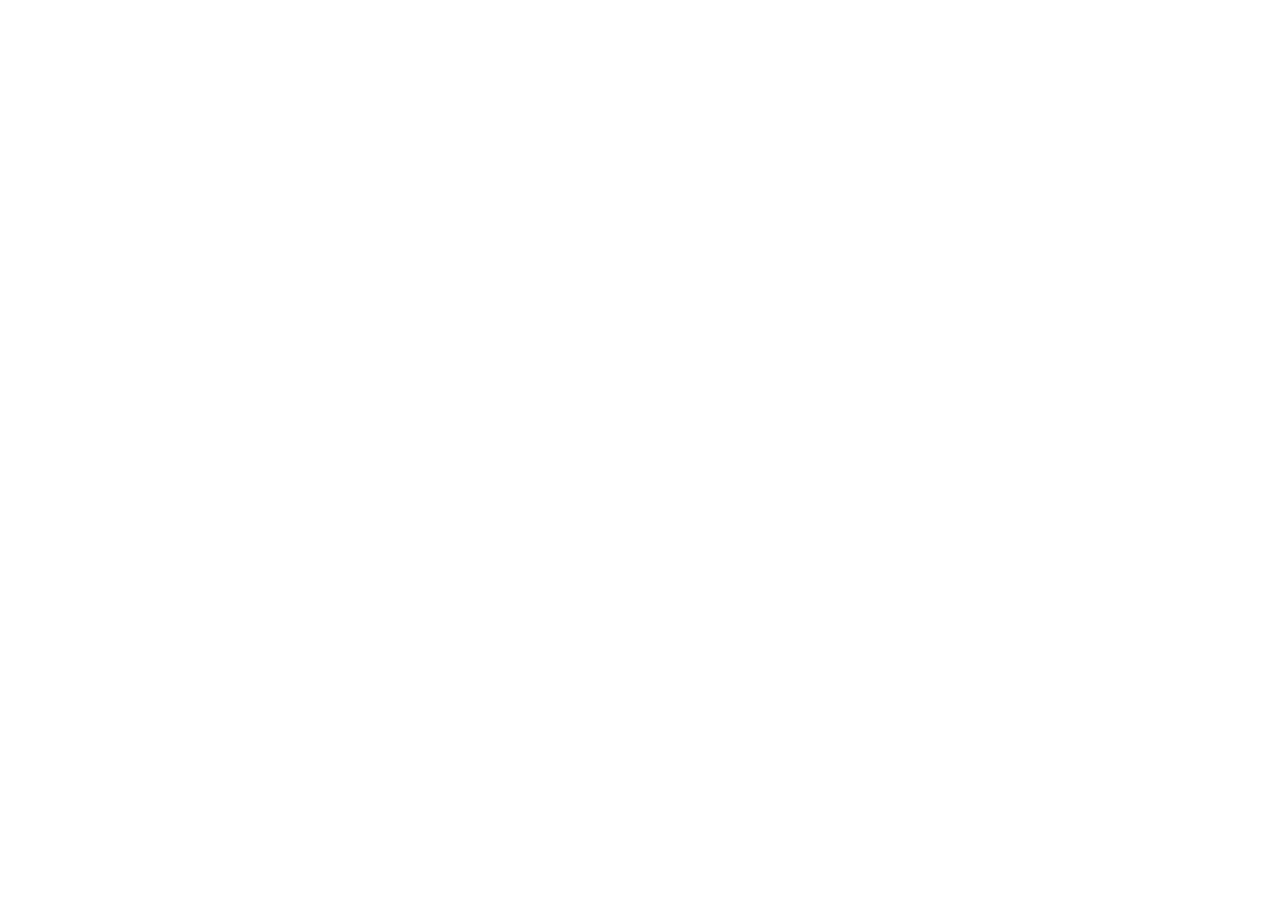
==== commit 8fa5d611: "Fix Mobile Light Mode drawer Liquid Glass styling and enforce HTTPS redirect" ====
--- a/index.html
+++ b/index.html
@@ -22,10 +22,13 @@
 
   <!-- Pre-compiled Minified Tailwind CSS (Zero runtime JIT overhead) -->
   <style id="bportal-inline-css">*,:after,:before{--tw-border-spacing-x:0;--tw-border-spacing-y:0;--tw-translate-x:0;--tw-translate-y:0;--tw-rotate:0;--tw-skew-x:0;--tw-skew-y:0;--tw-scale-x:1;--tw-scale-y:1;--tw-pan-x: ;--tw-pan-y: ;--tw-pinch-zoom: ;--tw-scroll-snap-strictness:proximity;--tw-gradient-from-position: ;--tw-gradient-via-position: ;--tw-gradient-to-position: ;--tw-ordinal: ;--tw-slashed-zero: ;--tw-numeric-figure: ;--tw-numeric-spacing: ;--tw-numeric-fraction: ;--tw-ring-inset: ;--tw-ring-offset-width:0px;--tw-ring-offset-color:#fff;--tw-ring-color:rgba(59,130,246,.5);--tw-ring-offset-shadow:0 0 #0000;--tw-ring-shadow:0 0 #0000;--tw-shadow:0 0 #0000;--tw-shadow-colored:0 0 #0000;--tw-blur: ;--tw-brightness: ;--tw-contrast: ;--tw-grayscale: ;--tw-hue-rotate: ;--tw-invert: ;--tw-saturate: ;--tw-sepia: ;--tw-drop-shadow: ;--tw-backdrop-blur: ;--tw-backdrop-brightness: ;--tw-backdrop-contrast: ;--tw-backdrop-grayscale: ;--tw-backdrop-hue-rotate: ;--tw-backdrop-invert: ;--tw-backdrop-opacity: ;--tw-backdrop-saturate: ;--tw-backdrop-sepia: ;--tw-contain-size: ;--tw-contain-layout: ;--tw-contain-paint: ;--tw-contain-style: }::backdrop{--tw-border-spacing-x:0;--tw-border-spacing-y:0;--tw-translate-x:0;--tw-translate-y:0;--tw-rotate:0;--tw-skew-x:0;--tw-skew-y:0;--tw-scale-x:1;--tw-scale-y:1;--tw-pan-x: ;--tw-pan-y: ;--tw-pinch-zoom: ;--tw-scroll-snap-strictness:proximity;--tw-gradient-from-position: ;--tw-gradient-via-position: ;--tw-gradient-to-position: ;--tw-ordinal: ;--tw-slashed-zero: ;--tw-numeric-figure: ;--tw-numeric-spacing: ;--tw-numeric-fraction: ;--tw-ring-inset: ;--tw-ring-offset-width:0px;--tw-ring-offset-color:#fff;--tw-ring-color:rgba(59,130,246,.5);--tw-ring-offset-shadow:0 0 #0000;--tw-ring-shadow:0 0 #0000;--tw-shadow:0 0 #0000;--tw-shadow-colored:0 0 #0000;--tw-blur: ;--tw-brightness: ;--tw-contrast: ;--tw-grayscale: ;--tw-hue-rotate: ;--tw-invert: ;--tw-saturate: ;--tw-sepia: ;--tw-drop-shadow: ;--tw-backdrop-blur: ;--tw-backdrop-brightness: ;--tw-backdrop-contrast: ;--tw-backdrop-grayscale: ;--tw-backdrop-hue-rotate: ;--tw-backdrop-invert: ;--tw-backdrop-opacity: ;--tw-backdrop-saturate: ;--tw-backdrop-sepia: ;--tw-contain-size: ;--tw-contain-layout: ;--tw-contain-paint: ;--tw-contain-style: }/*! tailwindcss v3.4.17 | MIT License | https://tailwindcss.com*/*,:after,:before{box-sizing:border-box;border:0 solid #e5e7eb}:after,:before{--tw-content:""}:host,html{line-height:1.5;-webkit-text-size-adjust:100%;-moz-tab-size:4;-o-tab-size:4;tab-size:4;font-family:Inter,system-ui,-apple-system,Segoe UI,Roboto,sans-serif;font-feature-settings:normal;font-variation-settings:normal;-webkit-tap-highlight-color:transparent}body{margin:0;line-height:inherit}hr{height:0;color:inherit;border-top-width:1px}abbr:where([title]){-webkit-text-decoration:underline dotted;text-decoration:underline dotted}h1,h2,h3,h4,h5,h6{font-size:inherit;font-weight:inherit}a{color:inherit;text-decoration:inherit}b,strong{font-weight:bolder}code,kbd,pre,samp{font-family:ui-monospace,SFMono-Regular,Menlo,Monaco,Consolas,Liberation Mono,Courier New,monospace;font-feature-settings:normal;font-variation-settings:normal;font-size:1em}small{font-size:80%}sub,sup{font-size:75%;line-height:0;position:relative;vertical-align:baseline}sub{bottom:-.25em}sup{top:-.5em}table{text-indent:0;border-color:inherit;border-collapse:collapse}button,input,optgroup,select,textarea{font-family:inherit;font-feature-settings:inherit;font-variation-settings:inherit;font-size:100%;font-weight:inherit;line-height:inherit;letter-spacing:inherit;color:inherit;margin:0;padding:0}button,select{text-transform:none}button,input:where([type=button]),input:where([type=reset]),input:where([type=submit]){-webkit-appearance:button;background-color:transparent;background-image:none}:-moz-focusring{outline:auto}:-moz-ui-invalid{box-shadow:none}progress{vertical-align:baseline}::-webkit-inner-spin-button,::-webkit-outer-spin-button{height:auto}[type=search]{-webkit-appearance:textfield;outline-offset:-2px}::-webkit-search-decoration{-webkit-appearance:none}::-webkit-file-upload-button{-webkit-appearance:button;font:inherit}summary{display:list-item}blockquote,dd,dl,figure,h1,h2,h3,h4,h5,h6,hr,p,pre{margin:0}fieldset{margin:0}fieldset,legend{padding:0}menu,ol,ul{list-style:none;margin:0;padding:0}dialog{padding:0}textarea{resize:vertical}input::-moz-placeholder,textarea::-moz-placeholder{opacity:1;color:#9ca3af}input::placeholder,textarea::placeholder{opacity:1;color:#9ca3af}[role=button],button{cursor:pointer}:disabled{cursor:default}audio,canvas,embed,iframe,img,object,svg,video{display:block;vertical-align:middle}img,video{max-width:100%;height:auto}[hidden]:where(:not([hidden=until-found])){display:none}.\!container{width:100%!important}.container{width:100%}@media (min-width:640px){.\!container{max-width:640px!important}.container{max-width:640px}}@media (min-width:768px){.\!container{max-width:768px!important}.container{max-width:768px}}@media (min-width:1024px){.\!container{max-width:1024px!important}.container{max-width:1024px}}@media (min-width:1280px){.\!container{max-width:1280px!important}.container{max-width:1280px}}@media (min-width:1536px){.\!container{max-width:1536px!important}.container{max-width:1536px}}.pointer-events-none{pointer-events:none}.\!visible{visibility:visible!important}.visible{visibility:visible}.fixed{position:fixed}.absolute{position:absolute}.relative{position:relative}.inset-0{inset:0}.inset-x-0{left:0;right:0}.inset-y-0{top:0;bottom:0}.-bottom-1{bottom:-.25rem}.-bottom-24{bottom:-6rem}.-right-1{right:-.25rem}.-top-1{top:-.25rem}.-top-24{top:-6rem}.bottom-0{bottom:0}.bottom-20{bottom:5rem}.left-0{left:0}.left-1{left:.25rem}.left-1\/2{left:50%}.left-3{left:.75rem}.left-3\.5{left:.875rem}.left-\[8\%\]{left:8%}.left-auto{left:auto}.right-0{right:0}.right-1{right:.25rem}.right-1\.5{right:.375rem}.right-2{right:.5rem}.right-2\.5{right:.625rem}.right-3{right:.75rem}.right-\[8\%\]{right:8%}.top-1{top:.25rem}.top-1\/2{top:50%}.top-full{top:100%}.z-10{z-index:10}.z-20{z-index:20}.z-30{z-index:30}.z-40{z-index:40}.z-50{z-index:50}.z-\[10000\]{z-index:10000}.z-\[10001\]{z-index:10001}.z-\[10002\]{z-index:10002}.z-\[10005\]{z-index:10005}.z-\[10020\]{z-index:10020}.z-\[9999\]{z-index:9999}.col-span-2{grid-column:span 2/span 2}.col-span-3{grid-column:span 3/span 3}.col-span-full{grid-column:1/-1}.-mx-6{margin-left:-1.5rem;margin-right:-1.5rem}.mx-1{margin-left:.25rem;margin-right:.25rem}.mx-2{margin-left:.5rem;margin-right:.5rem}.mx-2\.5{margin-left:.625rem;margin-right:.625rem}.mx-3{margin-left:.75rem;margin-right:.75rem}.mx-auto{margin-left:auto;margin-right:auto}.mb-0{margin-bottom:0}.mb-0\.5{margin-bottom:.125rem}.mb-1{margin-bottom:.25rem}.mb-1\.5{margin-bottom:.375rem}.mb-2{margin-bottom:.5rem}.mb-2\.5{margin-bottom:.625rem}.mb-3{margin-bottom:.75rem}.mb-4{margin-bottom:1rem}.mb-5{margin-bottom:1.25rem}.mb-6{margin-bottom:1.5rem}.ml-0{margin-left:0}.ml-0\.5{margin-left:.125rem}.ml-1{margin-left:.25rem}.mr-0{margin-right:0}.mr-0\.5{margin-right:.125rem}.mr-1{margin-right:.25rem}.mr-2{margin-right:.5rem}.mt-0{margin-top:0}.mt-0\.5{margin-top:.125rem}.mt-1{margin-top:.25rem}.mt-1\.5{margin-top:.375rem}.mt-10{margin-top:2.5rem}.mt-2{margin-top:.5rem}.mt-2\.5{margin-top:.625rem}.mt-3{margin-top:.75rem}.mt-4{margin-top:1rem}.mt-6{margin-top:1.5rem}.mt-auto{margin-top:auto}.block{display:block}.inline-block{display:inline-block}.flex{display:flex}.inline-flex{display:inline-flex}.table{display:table}.\!grid{display:grid!important}.grid{display:grid}.hidden{display:none}.h-1{height:.25rem}.h-1\.5{height:.375rem}.h-10{height:2.5rem}.h-11{height:2.75rem}.h-12{height:3rem}.h-14{height:3.5rem}.h-16{height:4rem}.h-2{height:.5rem}.h-2\.5{height:.625rem}.h-3{height:.75rem}.h-3\.5{height:.875rem}.h-4{height:1rem}.h-5{height:1.25rem}.h-56{height:14rem}.h-6{height:1.5rem}.h-7{height:1.75rem}.h-8{height:2rem}.h-9{height:2.25rem}.h-\[18px\]{height:18px}.h-\[2px\]{height:2px}.h-\[380px\]{height:380px}.h-\[500px\]{height:500px}.h-\[520px\]{height:520px}.h-auto{height:auto}.h-full{height:100%}.max-h-60{max-height:15rem}.max-h-72{max-height:18rem}.max-h-80{max-height:20rem}.max-h-\[290px\]{max-height:290px}.max-h-\[300px\]{max-height:300px}.max-h-\[65vh\]{max-height:65vh}.max-h-\[85vh\]{max-height:85vh}.max-h-\[88vh\]{max-height:88vh}.max-h-\[90vh\]{max-height:90vh}.max-h-full{max-height:100%}.min-h-0{min-height:0}.min-h-\[120px\]{min-height:120px}.min-h-\[140px\]{min-height:140px}.min-h-\[380px\]{min-height:380px}.min-h-\[58px\]{min-height:58px}.w-1{width:.25rem}.w-1\.5{width:.375rem}.w-10{width:2.5rem}.w-11{width:2.75rem}.w-12{width:3rem}.w-14{width:3.5rem}.w-16{width:4rem}.w-2{width:.5rem}.w-2\.5{width:.625rem}.w-20{width:5rem}.w-24{width:6rem}.w-28{width:7rem}.w-3{width:.75rem}.w-3\.5{width:.875rem}.w-4{width:1rem}.w-44{width:11rem}.w-5{width:1.25rem}.w-6{width:1.5rem}.w-64{width:16rem}.w-7{width:1.75rem}.w-8{width:2rem}.w-80{width:20rem}.w-9{width:2.25rem}.w-\[380px\]{width:380px}.w-\[500px\]{width:500px}.w-\[520px\]{width:520px}.w-auto{width:auto}.w-full{width:100%}.min-w-0{min-width:0}.min-w-\[125px\]{min-width:125px}.min-w-\[18px\]{min-width:18px}.max-w-2xl{max-width:42rem}.max-w-3xl{max-width:48rem}.max-w-5xl{max-width:64rem}.max-w-6xl{max-width:72rem}.max-w-7xl{max-width:80rem}.max-w-\[140px\]{max-width:140px}.max-w-\[1440px\]{max-width:1440px}.max-w-\[160px\]{max-width:160px}.max-w-\[180px\]{max-width:180px}.max-w-\[210px\]{max-width:210px}.max-w-full{max-width:100%}.max-w-lg{max-width:32rem}.max-w-md{max-width:28rem}.max-w-sm{max-width:24rem}.max-w-xl{max-width:36rem}.flex-1{flex:1 1 0%}.flex-shrink{flex-shrink:1}.shrink-0{flex-shrink:0}.border-collapse{border-collapse:collapse}.-translate-x-1{--tw-translate-x:-0.25rem}.-translate-x-1,.-translate-x-1\/2{transform:translate(var(--tw-translate-x),var(--tw-translate-y)) rotate(var(--tw-rotate)) skewX(var(--tw-skew-x)) skewY(var(--tw-skew-y)) scaleX(var(--tw-scale-x)) scaleY(var(--tw-scale-y))}.-translate-x-1\/2{--tw-translate-x:-50%}.-translate-x-full{--tw-translate-x:-100%}.-translate-x-full,.-translate-y-1{transform:translate(var(--tw-translate-x),var(--tw-translate-y)) rotate(var(--tw-rotate)) skewX(var(--tw-skew-x)) skewY(var(--tw-skew-y)) scaleX(var(--tw-scale-x)) scaleY(var(--tw-scale-y))}.-translate-y-1{--tw-translate-y:-0.25rem}.-translate-y-1\/2{--tw-translate-y:-50%}.-rotate-90,.-translate-y-1\/2{transform:translate(var(--tw-translate-x),var(--tw-translate-y)) rotate(var(--tw-rotate)) skewX(var(--tw-skew-x)) skewY(var(--tw-skew-y)) scaleX(var(--tw-scale-x)) scaleY(var(--tw-scale-y))}.-rotate-90{--tw-rotate:-90deg}.transform{transform:translate(var(--tw-translate-x),var(--tw-translate-y)) rotate(var(--tw-rotate)) skewX(var(--tw-skew-x)) skewY(var(--tw-skew-y)) scaleX(var(--tw-scale-x)) scaleY(var(--tw-scale-y))}@keyframes pulse{50%{opacity:.5}}.animate-pulse{animation:pulse 2s cubic-bezier(.4,0,.6,1) infinite}@keyframes spin{to{transform:rotate(1turn)}}.animate-spin{animation:spin 1s linear infinite}.cursor-grab{cursor:grab}.cursor-pointer{cursor:pointer}.select-none{-webkit-user-select:none;-moz-user-select:none;user-select:none}.list-disc{list-style-type:disc}.grid-cols-1{grid-template-columns:repeat(1,minmax(0,1fr))}.grid-cols-2{grid-template-columns:repeat(2,minmax(0,1fr))}.grid-cols-3{grid-template-columns:repeat(3,minmax(0,1fr))}.grid-cols-7{grid-template-columns:repeat(7,minmax(0,1fr))}.flex-col{flex-direction:column}.flex-wrap{flex-wrap:wrap}.items-start{align-items:flex-start}.items-end{align-items:flex-end}.items-center{align-items:center}.items-stretch{align-items:stretch}.justify-end{justify-content:flex-end}.justify-center{justify-content:center}.justify-between{justify-content:space-between}.justify-around{justify-content:space-around}.gap-0{gap:0}.gap-0\.5{gap:.125rem}.gap-1{gap:.25rem}.gap-1\.5{gap:.375rem}.gap-2{gap:.5rem}.gap-2\.5{gap:.625rem}.gap-3{gap:.75rem}.gap-3\.5{gap:.875rem}.gap-4{gap:1rem}.gap-5{gap:1.25rem}.gap-6{gap:1.5rem}.gap-8{gap:2rem}.space-x-1>:not([hidden])~:not([hidden]){--tw-space-x-reverse:0;margin-right:calc(.25rem*var(--tw-space-x-reverse));margin-left:calc(.25rem*(1 - var(--tw-space-x-reverse)))}.space-x-1\.5>:not([hidden])~:not([hidden]){--tw-space-x-reverse:0;margin-right:calc(.375rem*var(--tw-space-x-reverse));margin-left:calc(.375rem*(1 - var(--tw-space-x-reverse)))}.space-x-2>:not([hidden])~:not([hidden]){--tw-space-x-reverse:0;margin-right:calc(.5rem*var(--tw-space-x-reverse));margin-left:calc(.5rem*(1 - var(--tw-space-x-reverse)))}.space-x-2\.5>:not([hidden])~:not([hidden]){--tw-space-x-reverse:0;margin-right:calc(.625rem*var(--tw-space-x-reverse));margin-left:calc(.625rem*(1 - var(--tw-space-x-reverse)))}.space-x-3>:not([hidden])~:not([hidden]){--tw-space-x-reverse:0;margin-right:calc(.75rem*var(--tw-space-x-reverse));margin-left:calc(.75rem*(1 - var(--tw-space-x-reverse)))}.space-x-3\.5>:not([hidden])~:not([hidden]){--tw-space-x-reverse:0;margin-right:calc(.875rem*var(--tw-space-x-reverse));margin-left:calc(.875rem*(1 - var(--tw-space-x-reverse)))}.space-y-0>:not([hidden])~:not([hidden]){--tw-space-y-reverse:0;margin-top:calc(0px*(1 - var(--tw-space-y-reverse)));margin-bottom:calc(0px*var(--tw-space-y-reverse))}.space-y-0\.5>:not([hidden])~:not([hidden]){--tw-space-y-reverse:0;margin-top:calc(.125rem*(1 - var(--tw-space-y-reverse)));margin-bottom:calc(.125rem*var(--tw-space-y-reverse))}.space-y-1>:not([hidden])~:not([hidden]){--tw-space-y-reverse:0;margin-top:calc(.25rem*(1 - var(--tw-space-y-reverse)));margin-bottom:calc(.25rem*var(--tw-space-y-reverse))}.space-y-1\.5>:not([hidden])~:not([hidden]){--tw-space-y-reverse:0;margin-top:calc(.375rem*(1 - var(--tw-space-y-reverse)));margin-bottom:calc(.375rem*var(--tw-space-y-reverse))}.space-y-2>:not([hidden])~:not([hidden]){--tw-space-y-reverse:0;margin-top:calc(.5rem*(1 - var(--tw-space-y-reverse)));margin-bottom:calc(.5rem*var(--tw-space-y-reverse))}.space-y-2\.5>:not([hidden])~:not([hidden]){--tw-space-y-reverse:0;margin-top:calc(.625rem*(1 - var(--tw-space-y-reverse)));margin-bottom:calc(.625rem*var(--tw-space-y-reverse))}.space-y-3>:not([hidden])~:not([hidden]){--tw-space-y-reverse:0;margin-top:calc(.75rem*(1 - var(--tw-space-y-reverse)));margin-bottom:calc(.75rem*var(--tw-space-y-reverse))}.space-y-3\.5>:not([hidden])~:not([hidden]){--tw-space-y-reverse:0;margin-top:calc(.875rem*(1 - var(--tw-space-y-reverse)));margin-bottom:calc(.875rem*var(--tw-space-y-reverse))}.space-y-4>:not([hidden])~:not([hidden]){--tw-space-y-reverse:0;margin-top:calc(1rem*(1 - var(--tw-space-y-reverse)));margin-bottom:calc(1rem*var(--tw-space-y-reverse))}.space-y-5>:not([hidden])~:not([hidden]){--tw-space-y-reverse:0;margin-top:calc(1.25rem*(1 - var(--tw-space-y-reverse)));margin-bottom:calc(1.25rem*var(--tw-space-y-reverse))}.space-y-6>:not([hidden])~:not([hidden]){--tw-space-y-reverse:0;margin-top:calc(1.5rem*(1 - var(--tw-space-y-reverse)));margin-bottom:calc(1.5rem*var(--tw-space-y-reverse))}.divide-x>:not([hidden])~:not([hidden]){--tw-divide-x-reverse:0;border-right-width:calc(1px*var(--tw-divide-x-reverse));border-left-width:calc(1px*(1 - var(--tw-divide-x-reverse)))}.divide-y>:not([hidden])~:not([hidden]){--tw-divide-y-reverse:0;border-top-width:calc(1px*(1 - var(--tw-divide-y-reverse)));border-bottom-width:calc(1px*var(--tw-divide-y-reverse))}.divide-slate-100>:not([hidden])~:not([hidden]){--tw-divide-opacity:1;border-color:rgb(241 245 249/var(--tw-divide-opacity,1))}.self-start{align-self:flex-start}.overflow-hidden{overflow:hidden}.overflow-x-auto{overflow-x:auto}.overflow-y-auto{overflow-y:auto}.overflow-x-hidden{overflow-x:hidden}.truncate{overflow:hidden;text-overflow:ellipsis}.truncate,.whitespace-nowrap{white-space:nowrap}.break-words{overflow-wrap:break-word}.rounded{border-radius:.25rem}.rounded-2xl{border-radius:1rem}.rounded-3xl{border-radius:1.5rem}.rounded-full{border-radius:9999px}.rounded-lg{border-radius:.5rem}.rounded-md{border-radius:.375rem}.rounded-xl{border-radius:.75rem}.border{border-width:1px}.border-2{border-width:2px}.border-b{border-bottom-width:1px}.border-l-4{border-left-width:4px}.border-r{border-right-width:1px}.border-t{border-top-width:1px}.border-t-2{border-top-width:2px}.border-dashed{border-style:dashed}.border-none{border-style:none}.border-amber-200{--tw-border-opacity:1;border-color:rgb(253 230 138/var(--tw-border-opacity,1))}.border-amber-200\/80{border-color:hsla(48,97%,77%,.8)}.border-amber-300{--tw-border-opacity:1;border-color:rgb(252 211 77/var(--tw-border-opacity,1))}.border-amber-400{--tw-border-opacity:1;border-color:rgb(251 191 36/var(--tw-border-opacity,1))}.border-amber-500{--tw-border-opacity:1;border-color:rgb(245 158 11/var(--tw-border-opacity,1))}.border-blue-200{--tw-border-opacity:1;border-color:rgb(191 219 254/var(--tw-border-opacity,1))}.border-blue-200\/80{border-color:rgba(191,219,254,.8)}.border-emerald-200{--tw-border-opacity:1;border-color:rgb(167 243 208/var(--tw-border-opacity,1))}.border-emerald-200\/70{border-color:rgba(167,243,208,.7)}.border-emerald-200\/80{border-color:rgba(167,243,208,.8)}.border-emerald-300{--tw-border-opacity:1;border-color:rgb(110 231 183/var(--tw-border-opacity,1))}.border-emerald-600{--tw-border-opacity:1;border-color:rgb(5 150 105/var(--tw-border-opacity,1))}.border-indigo-200{--tw-border-opacity:1;border-color:rgb(199 210 254/var(--tw-border-opacity,1))}.border-indigo-600{--tw-border-opacity:1;border-color:rgb(79 70 229/var(--tw-border-opacity,1))}.border-purple-200{--tw-border-opacity:1;border-color:rgb(233 213 255/var(--tw-border-opacity,1))}.border-rose-100{--tw-border-opacity:1;border-color:rgb(255 228 230/var(--tw-border-opacity,1))}.border-rose-200{--tw-border-opacity:1;border-color:rgb(254 205 211/var(--tw-border-opacity,1))}.border-rose-200\/70{border-color:rgba(254,205,211,.7)}.border-rose-300{--tw-border-opacity:1;border-color:rgb(253 164 175/var(--tw-border-opacity,1))}.border-rose-400{--tw-border-opacity:1;border-color:rgb(251 113 133/var(--tw-border-opacity,1))}.border-rose-400\/40{border-color:rgba(251,113,133,.4)}.border-slate-100{--tw-border-opacity:1;border-color:rgb(241 245 249/var(--tw-border-opacity,1))}.border-slate-200{--tw-border-opacity:1;border-color:rgb(226 232 240/var(--tw-border-opacity,1))}.border-slate-200\/60{border-color:rgba(226,232,240,.6)}.border-slate-200\/70{border-color:rgba(226,232,240,.7)}.border-slate-200\/80{border-color:rgba(226,232,240,.8)}.border-slate-300{--tw-border-opacity:1;border-color:rgb(203 213 225/var(--tw-border-opacity,1))}.border-slate-700{--tw-border-opacity:1;border-color:rgb(51 65 85/var(--tw-border-opacity,1))}.border-slate-700\/60{border-color:rgba(51,65,85,.6)}.border-slate-800{--tw-border-opacity:1;border-color:rgb(30 41 59/var(--tw-border-opacity,1))}.border-slate-800\/80{border-color:rgba(30,41,59,.8)}.border-slate-900{--tw-border-opacity:1;border-color:rgb(15 23 42/var(--tw-border-opacity,1))}.border-teal-200{--tw-border-opacity:1;border-color:rgb(153 246 228/var(--tw-border-opacity,1))}.border-teal-200\/60{border-color:rgba(153,246,228,.6)}.border-teal-200\/70{border-color:rgba(153,246,228,.7)}.border-teal-200\/80{border-color:rgba(153,246,228,.8)}.border-teal-300{--tw-border-opacity:1;border-color:rgb(94 234 212/var(--tw-border-opacity,1))}.border-teal-400{--tw-border-opacity:1;border-color:rgb(45 212 191/var(--tw-border-opacity,1))}.border-teal-400\/30{border-color:rgba(45,212,191,.3)}.border-teal-500{--tw-border-opacity:1;border-color:rgb(20 184 166/var(--tw-border-opacity,1))}.border-white{--tw-border-opacity:1;border-color:rgb(255 255 255/var(--tw-border-opacity,1))}.border-white\/10{border-color:hsla(0,0%,100%,.1)}.border-white\/15{border-color:hsla(0,0%,100%,.15)}.border-white\/50{border-color:hsla(0,0%,100%,.5)}.border-white\/60{border-color:hsla(0,0%,100%,.6)}.border-white\/70{border-color:hsla(0,0%,100%,.7)}.border-l-rose-500{--tw-border-opacity:1;border-left-color:rgb(244 63 94/var(--tw-border-opacity,1))}.border-t-teal-700{--tw-border-opacity:1;border-top-color:rgb(15 118 110/var(--tw-border-opacity,1))}.bg-amber-100{--tw-bg-opacity:1;background-color:rgb(254 243 199/var(--tw-bg-opacity,1))}.bg-amber-400{--tw-bg-opacity:1;background-color:rgb(251 191 36/var(--tw-bg-opacity,1))}.bg-amber-50{--tw-bg-opacity:1;background-color:rgb(255 251 235/var(--tw-bg-opacity,1))}.bg-amber-50\/30{background-color:rgba(255,251,235,.3)}.bg-amber-50\/60{background-color:rgba(255,251,235,.6)}.bg-amber-50\/70{background-color:rgba(255,251,235,.7)}.bg-amber-500{--tw-bg-opacity:1;background-color:rgb(245 158 11/var(--tw-bg-opacity,1))}.bg-amber-500\/20{background-color:rgba(245,158,11,.2)}.bg-amber-700{--tw-bg-opacity:1;background-color:rgb(180 83 9/var(--tw-bg-opacity,1))}.bg-black{--tw-bg-opacity:1;background-color:rgb(0 0 0/var(--tw-bg-opacity,1))}.bg-blue-100{--tw-bg-opacity:1;background-color:rgb(219 234 254/var(--tw-bg-opacity,1))}.bg-blue-50{--tw-bg-opacity:1;background-color:rgb(239 246 255/var(--tw-bg-opacity,1))}.bg-blue-50\/60{background-color:rgba(239,246,255,.6)}.bg-blue-700{--tw-bg-opacity:1;background-color:rgb(29 78 216/var(--tw-bg-opacity,1))}.bg-emerald-100{--tw-bg-opacity:1;background-color:rgb(209 250 229/var(--tw-bg-opacity,1))}.bg-emerald-300{--tw-bg-opacity:1;background-color:rgb(110 231 183/var(--tw-bg-opacity,1))}.bg-emerald-300\/15{background-color:rgba(110,231,183,.15)}.bg-emerald-400{--tw-bg-opacity:1;background-color:rgb(52 211 153/var(--tw-bg-opacity,1))}.bg-emerald-400\/20{background-color:rgba(52,211,153,.2)}.bg-emerald-50{--tw-bg-opacity:1;background-color:rgb(236 253 245/var(--tw-bg-opacity,1))}.bg-emerald-50\/10{background-color:rgba(236,253,245,.1)}.bg-emerald-50\/30{background-color:rgba(236,253,245,.3)}.bg-emerald-50\/40{background-color:rgba(236,253,245,.4)}.bg-emerald-500{--tw-bg-opacity:1;background-color:rgb(16 185 129/var(--tw-bg-opacity,1))}.bg-emerald-500\/20{background-color:rgba(16,185,129,.2)}.bg-emerald-600{--tw-bg-opacity:1;background-color:rgb(5 150 105/var(--tw-bg-opacity,1))}.bg-emerald-700{--tw-bg-opacity:1;background-color:rgb(4 120 87/var(--tw-bg-opacity,1))}.bg-indigo-100{--tw-bg-opacity:1;background-color:rgb(224 231 255/var(--tw-bg-opacity,1))}.bg-indigo-50{--tw-bg-opacity:1;background-color:rgb(238 242 255/var(--tw-bg-opacity,1))}.bg-indigo-600{--tw-bg-opacity:1;background-color:rgb(79 70 229/var(--tw-bg-opacity,1))}.bg-indigo-700{--tw-bg-opacity:1;background-color:rgb(67 56 202/var(--tw-bg-opacity,1))}.bg-navy-800{--tw-bg-opacity:1;background-color:rgb(21 30 46/var(--tw-bg-opacity,1))}.bg-navy-800\/60{background-color:rgba(21,30,46,.6)}.bg-navy-900{--tw-bg-opacity:1;background-color:rgb(11 17 30/var(--tw-bg-opacity,1))}.bg-navy-950{--tw-bg-opacity:1;background-color:rgb(7 11 20/var(--tw-bg-opacity,1))}.bg-navy-950\/35{background-color:rgba(7,11,20,.35)}.bg-navy-950\/60{background-color:rgba(7,11,20,.6)}.bg-orange-100{--tw-bg-opacity:1;background-color:rgb(255 237 213/var(--tw-bg-opacity,1))}.bg-purple-100{--tw-bg-opacity:1;background-color:rgb(243 232 255/var(--tw-bg-opacity,1))}.bg-purple-50{--tw-bg-opacity:1;background-color:rgb(250 245 255/var(--tw-bg-opacity,1))}.bg-red-700{--tw-bg-opacity:1;background-color:rgb(185 28 28/var(--tw-bg-opacity,1))}.bg-rose-100{--tw-bg-opacity:1;background-color:rgb(255 228 230/var(--tw-bg-opacity,1))}.bg-rose-50{--tw-bg-opacity:1;background-color:rgb(255 241 242/var(--tw-bg-opacity,1))}.bg-rose-50\/20{background-color:rgba(255,241,242,.2)}.bg-rose-50\/30{background-color:rgba(255,241,242,.3)}.bg-rose-50\/40{background-color:rgba(255,241,242,.4)}.bg-rose-50\/50{background-color:rgba(255,241,242,.5)}.bg-rose-50\/60{background-color:rgba(255,241,242,.6)}.bg-rose-500{--tw-bg-opacity:1;background-color:rgb(244 63 94/var(--tw-bg-opacity,1))}.bg-rose-500\/15{background-color:rgba(244,63,94,.15)}.bg-rose-500\/20{background-color:rgba(244,63,94,.2)}.bg-rose-500\/35{background-color:rgba(244,63,94,.35)}.bg-rose-600{--tw-bg-opacity:1;background-color:rgb(225 29 72/var(--tw-bg-opacity,1))}.bg-sky-400{--tw-bg-opacity:1;background-color:rgb(56 189 248/var(--tw-bg-opacity,1))}.bg-sky-400\/20{background-color:rgba(56,189,248,.2)}.bg-sky-50{--tw-bg-opacity:1;background-color:rgb(240 249 255/var(--tw-bg-opacity,1))}.bg-slate-100{--tw-bg-opacity:1;background-color:rgb(241 245 249/var(--tw-bg-opacity,1))}.bg-slate-100\/90{background-color:rgba(241,245,249,.9)}.bg-slate-200{--tw-bg-opacity:1;background-color:rgb(226 232 240/var(--tw-bg-opacity,1))}.bg-slate-200\/80{background-color:rgba(226,232,240,.8)}.bg-slate-300{--tw-bg-opacity:1;background-color:rgb(203 213 225/var(--tw-bg-opacity,1))}.bg-slate-400{--tw-bg-opacity:1;background-color:rgb(148 163 184/var(--tw-bg-opacity,1))}.bg-slate-50{--tw-bg-opacity:1;background-color:rgb(248 250 252/var(--tw-bg-opacity,1))}.bg-slate-50\/50{background-color:rgba(248,250,252,.5)}.bg-slate-50\/60{background-color:rgba(248,250,252,.6)}.bg-slate-50\/70{background-color:rgba(248,250,252,.7)}.bg-slate-50\/80{background-color:rgba(248,250,252,.8)}.bg-slate-500{--tw-bg-opacity:1;background-color:rgb(100 116 139/var(--tw-bg-opacity,1))}.bg-slate-700{--tw-bg-opacity:1;background-color:rgb(51 65 85/var(--tw-bg-opacity,1))}.bg-slate-700\/80{background-color:rgba(51,65,85,.8)}.bg-slate-800{--tw-bg-opacity:1;background-color:rgb(30 41 59/var(--tw-bg-opacity,1))}.bg-slate-900{--tw-bg-opacity:1;background-color:rgb(15 23 42/var(--tw-bg-opacity,1))}.bg-slate-900\/60{background-color:rgba(15,23,42,.6)}.bg-slate-950{--tw-bg-opacity:1;background-color:rgb(2 6 23/var(--tw-bg-opacity,1))}.bg-slate-950\/60{background-color:rgba(2,6,23,.6)}.bg-teal-100{--tw-bg-opacity:1;background-color:rgb(204 251 241/var(--tw-bg-opacity,1))}.bg-teal-200{--tw-bg-opacity:1;background-color:rgb(153 246 228/var(--tw-bg-opacity,1))}.bg-teal-400{--tw-bg-opacity:1;background-color:rgb(45 212 191/var(--tw-bg-opacity,1))}.bg-teal-400\/20{background-color:rgba(45,212,191,.2)}.bg-teal-400\/25{background-color:rgba(45,212,191,.25)}.bg-teal-50{--tw-bg-opacity:1;background-color:rgb(240 253 250/var(--tw-bg-opacity,1))}.bg-teal-50\/30{background-color:rgba(240,253,250,.3)}.bg-teal-50\/40{background-color:rgba(240,253,250,.4)}.bg-teal-50\/50{background-color:rgba(240,253,250,.5)}.bg-teal-50\/60{background-color:rgba(240,253,250,.6)}.bg-teal-50\/70{background-color:rgba(240,253,250,.7)}.bg-teal-50\/80{background-color:rgba(240,253,250,.8)}.bg-teal-500{--tw-bg-opacity:1;background-color:rgb(20 184 166/var(--tw-bg-opacity,1))}.bg-teal-500\/20{background-color:rgba(20,184,166,.2)}.bg-teal-600{--tw-bg-opacity:1;background-color:rgb(13 148 136/var(--tw-bg-opacity,1))}.bg-teal-600\/90{background-color:rgba(13,148,136,.9)}.bg-teal-700{--tw-bg-opacity:1;background-color:rgb(15 118 110/var(--tw-bg-opacity,1))}.bg-teal-800{--tw-bg-opacity:1;background-color:rgb(17 94 89/var(--tw-bg-opacity,1))}.bg-transparent{background-color:transparent}.bg-white{--tw-bg-opacity:1;background-color:rgb(255 255 255/var(--tw-bg-opacity,1))}.bg-white\/10{background-color:hsla(0,0%,100%,.1)}.bg-white\/15{background-color:hsla(0,0%,100%,.15)}.bg-white\/40{background-color:hsla(0,0%,100%,.4)}.bg-white\/5{background-color:hsla(0,0%,100%,.05)}.bg-white\/50{background-color:hsla(0,0%,100%,.5)}.bg-white\/80{background-color:hsla(0,0%,100%,.8)}.bg-white\/95{background-color:hsla(0,0%,100%,.95)}.bg-gradient-to-r{background-image:linear-gradient(to right,var(--tw-gradient-stops))}.bg-gradient-to-tr{background-image:linear-gradient(to top right,var(--tw-gradient-stops))}.from-amber-50{--tw-gradient-from:#fffbeb var(--tw-gradient-from-position);--tw-gradient-to:rgba(255,251,235,0) var(--tw-gradient-to-position);--tw-gradient-stops:var(--tw-gradient-from),var(--tw-gradient-to)}.from-emerald-50{--tw-gradient-from:#ecfdf5 var(--tw-gradient-from-position);--tw-gradient-to:rgba(236,253,245,0) var(--tw-gradient-to-position);--tw-gradient-stops:var(--tw-gradient-from),var(--tw-gradient-to)}.from-emerald-600{--tw-gradient-from:#059669 var(--tw-gradient-from-position);--tw-gradient-to:rgba(5,150,105,0) var(--tw-gradient-to-position);--tw-gradient-stops:var(--tw-gradient-from),var(--tw-gradient-to)}.from-sky-50{--tw-gradient-from:#f0f9ff var(--tw-gradient-from-position);--tw-gradient-to:rgba(240,249,255,0) var(--tw-gradient-to-position);--tw-gradient-stops:var(--tw-gradient-from),var(--tw-gradient-to)}.from-teal-600{--tw-gradient-from:#0d9488 var(--tw-gradient-from-position);--tw-gradient-to:rgba(13,148,136,0) var(--tw-gradient-to-position);--tw-gradient-stops:var(--tw-gradient-from),var(--tw-gradient-to)}.from-teal-700{--tw-gradient-from:#0f766e var(--tw-gradient-from-position);--tw-gradient-to:rgba(15,118,110,0) var(--tw-gradient-to-position);--tw-gradient-stops:var(--tw-gradient-from),var(--tw-gradient-to)}.to-emerald-500{--tw-gradient-to:#10b981 var(--tw-gradient-to-position)}.to-teal-500{--tw-gradient-to:#14b8a6 var(--tw-gradient-to-position)}.to-teal-600{--tw-gradient-to:#0d9488 var(--tw-gradient-to-position)}.fill-amber-400{fill:#fbbf24}.fill-amber-400\/30{fill:rgba(251,191,36,.3)}.object-contain{-o-object-fit:contain;object-fit:contain}.object-cover{-o-object-fit:cover;object-fit:cover}.p-0{padding:0}.p-0\.5{padding:.125rem}.p-1{padding:.25rem}.p-1\.5{padding:.375rem}.p-2{padding:.5rem}.p-2\.5{padding:.625rem}.p-3{padding:.75rem}.p-3\.5{padding:.875rem}.p-4{padding:1rem}.p-5{padding:1.25rem}.p-6{padding:1.5rem}.p-8{padding:2rem}.px-0{padding-left:0;padding-right:0}.px-0\.5{padding-left:.125rem;padding-right:.125rem}.px-1{padding-left:.25rem;padding-right:.25rem}.px-1\.5{padding-left:.375rem;padding-right:.375rem}.px-2{padding-left:.5rem;padding-right:.5rem}.px-2\.5{padding-left:.625rem;padding-right:.625rem}.px-3{padding-left:.75rem;padding-right:.75rem}.px-3\.5{padding-left:.875rem;padding-right:.875rem}.px-4{padding-left:1rem;padding-right:1rem}.px-5{padding-left:1.25rem;padding-right:1.25rem}.px-6{padding-left:1.5rem;padding-right:1.5rem}.py-0{padding-top:0;padding-bottom:0}.py-0\.5{padding-top:.125rem;padding-bottom:.125rem}.py-1{padding-top:.25rem;padding-bottom:.25rem}.py-1\.5{padding-top:.375rem;padding-bottom:.375rem}.py-10{padding-top:2.5rem;padding-bottom:2.5rem}.py-12{padding-top:3rem;padding-bottom:3rem}.py-2{padding-top:.5rem;padding-bottom:.5rem}.py-2\.5{padding-top:.625rem;padding-bottom:.625rem}.py-3{padding-top:.75rem;padding-bottom:.75rem}.py-3\.5{padding-top:.875rem;padding-bottom:.875rem}.py-4{padding-top:1rem;padding-bottom:1rem}.py-6{padding-top:1.5rem;padding-bottom:1.5rem}.py-8{padding-top:2rem;padding-bottom:2rem}.pb-0{padding-bottom:0}.pb-0\.5{padding-bottom:.125rem}.pb-1{padding-bottom:.25rem}.pb-2{padding-bottom:.5rem}.pb-2\.5{padding-bottom:.625rem}.pb-24{padding-bottom:6rem}.pb-3{padding-bottom:.75rem}.pb-4{padding-bottom:1rem}.pl-1{padding-left:.25rem}.pl-10{padding-left:2.5rem}.pl-2{padding-left:.5rem}.pl-3{padding-left:.75rem}.pl-4{padding-left:1rem}.pl-8{padding-left:2rem}.pl-9{padding-left:2.25rem}.pr-1{padding-right:.25rem}.pr-1\.5{padding-right:.375rem}.pr-10{padding-right:2.5rem}.pr-16{padding-right:4rem}.pr-3{padding-right:.75rem}.pr-4{padding-right:1rem}.pt-0{padding-top:0}.pt-0\.5{padding-top:.125rem}.pt-1{padding-top:.25rem}.pt-2{padding-top:.5rem}.pt-2\.5{padding-top:.625rem}.pt-3{padding-top:.75rem}.pt-4{padding-top:1rem}.pt-6{padding-top:1.5rem}.text-left{text-align:left}.text-center{text-align:center}.text-right{text-align:right}.align-text-bottom{vertical-align:text-bottom}.font-mono{font-family:ui-monospace,SFMono-Regular,Menlo,Monaco,Consolas,Liberation Mono,Courier New,monospace}.font-sans{font-family:Inter,system-ui,-apple-system,Segoe UI,Roboto,sans-serif}.text-2xl{font-size:1.5rem;line-height:2rem}.text-3xl{font-size:1.875rem;line-height:2.25rem}.text-\[10px\]{font-size:10px}.text-\[11px\]{font-size:11px}.text-\[9px\]{font-size:9px}.text-base{font-size:1rem;line-height:1.5rem}.text-lg{font-size:1.125rem;line-height:1.75rem}.text-sm{font-size:.875rem;line-height:1.25rem}.text-xl{font-size:1.25rem;line-height:1.75rem}.text-xs{font-size:.75rem;line-height:1rem}.font-black{font-weight:900}.font-bold{font-weight:700}.font-extrabold{font-weight:800}.font-medium{font-weight:500}.font-normal{font-weight:400}.font-semibold{font-weight:600}.uppercase{text-transform:uppercase}.italic{font-style:italic}.leading-relaxed{line-height:1.625}.leading-snug{line-height:1.375}.leading-tight{line-height:1.25}.tracking-tight{letter-spacing:-.025em}.tracking-wide{letter-spacing:.025em}.tracking-wider{letter-spacing:.05em}.tracking-widest{letter-spacing:.1em}.text-amber-300{--tw-text-opacity:1;color:rgb(252 211 77/var(--tw-text-opacity,1))}.text-amber-500{--tw-text-opacity:1;color:rgb(245 158 11/var(--tw-text-opacity,1))}.text-amber-600{--tw-text-opacity:1;color:rgb(217 119 6/var(--tw-text-opacity,1))}.text-amber-700{--tw-text-opacity:1;color:rgb(180 83 9/var(--tw-text-opacity,1))}.text-amber-800{--tw-text-opacity:1;color:rgb(146 64 14/var(--tw-text-opacity,1))}.text-amber-900{--tw-text-opacity:1;color:rgb(120 53 15/var(--tw-text-opacity,1))}.text-blue-600{--tw-text-opacity:1;color:rgb(37 99 235/var(--tw-text-opacity,1))}.text-blue-700{--tw-text-opacity:1;color:rgb(29 78 216/var(--tw-text-opacity,1))}.text-blue-800{--tw-text-opacity:1;color:rgb(30 64 175/var(--tw-text-opacity,1))}.text-blue-900{--tw-text-opacity:1;color:rgb(30 58 138/var(--tw-text-opacity,1))}.text-emerald-100{--tw-text-opacity:1;color:rgb(209 250 229/var(--tw-text-opacity,1))}.text-emerald-300{--tw-text-opacity:1;color:rgb(110 231 183/var(--tw-text-opacity,1))}.text-emerald-600{--tw-text-opacity:1;color:rgb(5 150 105/var(--tw-text-opacity,1))}.text-emerald-700{--tw-text-opacity:1;color:rgb(4 120 87/var(--tw-text-opacity,1))}.text-emerald-800{--tw-text-opacity:1;color:rgb(6 95 70/var(--tw-text-opacity,1))}.text-emerald-900{--tw-text-opacity:1;color:rgb(6 78 59/var(--tw-text-opacity,1))}.text-indigo-700{--tw-text-opacity:1;color:rgb(67 56 202/var(--tw-text-opacity,1))}.text-indigo-800{--tw-text-opacity:1;color:rgb(55 48 163/var(--tw-text-opacity,1))}.text-orange-700{--tw-text-opacity:1;color:rgb(194 65 12/var(--tw-text-opacity,1))}.text-purple-600{--tw-text-opacity:1;color:rgb(147 51 234/var(--tw-text-opacity,1))}.text-purple-700{--tw-text-opacity:1;color:rgb(126 34 206/var(--tw-text-opacity,1))}.text-purple-800{--tw-text-opacity:1;color:rgb(107 33 168/var(--tw-text-opacity,1))}.text-purple-900{--tw-text-opacity:1;color:rgb(88 28 135/var(--tw-text-opacity,1))}.text-rose-100{--tw-text-opacity:1;color:rgb(255 228 230/var(--tw-text-opacity,1))}.text-rose-300{--tw-text-opacity:1;color:rgb(253 164 175/var(--tw-text-opacity,1))}.text-rose-400{--tw-text-opacity:1;color:rgb(251 113 133/var(--tw-text-opacity,1))}.text-rose-600{--tw-text-opacity:1;color:rgb(225 29 72/var(--tw-text-opacity,1))}.text-rose-700{--tw-text-opacity:1;color:rgb(190 18 60/var(--tw-text-opacity,1))}.text-rose-800{--tw-text-opacity:1;color:rgb(159 18 57/var(--tw-text-opacity,1))}.text-rose-950{--tw-text-opacity:1;color:rgb(76 5 25/var(--tw-text-opacity,1))}.text-slate-100{--tw-text-opacity:1;color:rgb(241 245 249/var(--tw-text-opacity,1))}.text-slate-200{--tw-text-opacity:1;color:rgb(226 232 240/var(--tw-text-opacity,1))}.text-slate-300{--tw-text-opacity:1;color:rgb(203 213 225/var(--tw-text-opacity,1))}.text-slate-400{--tw-text-opacity:1;color:rgb(148 163 184/var(--tw-text-opacity,1))}.text-slate-500{--tw-text-opacity:1;color:rgb(100 116 139/var(--tw-text-opacity,1))}.text-slate-600{--tw-text-opacity:1;color:rgb(71 85 105/var(--tw-text-opacity,1))}.text-slate-700{--tw-text-opacity:1;color:rgb(51 65 85/var(--tw-text-opacity,1))}.text-slate-800{--tw-text-opacity:1;color:rgb(30 41 59/var(--tw-text-opacity,1))}.text-slate-900{--tw-text-opacity:1;color:rgb(15 23 42/var(--tw-text-opacity,1))}.text-teal-100{--tw-text-opacity:1;color:rgb(204 251 241/var(--tw-text-opacity,1))}.text-teal-100\/90{color:rgba(204,251,241,.9)}.text-teal-200{--tw-text-opacity:1;color:rgb(153 246 228/var(--tw-text-opacity,1))}.text-teal-200\/50{color:rgba(153,246,228,.5)}.text-teal-200\/90{color:rgba(153,246,228,.9)}.text-teal-300{--tw-text-opacity:1;color:rgb(94 234 212/var(--tw-text-opacity,1))}.text-teal-500{--tw-text-opacity:1;color:rgb(20 184 166/var(--tw-text-opacity,1))}.text-teal-600{--tw-text-opacity:1;color:rgb(13 148 136/var(--tw-text-opacity,1))}.text-teal-700{--tw-text-opacity:1;color:rgb(15 118 110/var(--tw-text-opacity,1))}.text-teal-800{--tw-text-opacity:1;color:rgb(17 94 89/var(--tw-text-opacity,1))}.text-teal-800\/90{color:rgba(17,94,89,.9)}.text-teal-900{--tw-text-opacity:1;color:rgb(19 78 74/var(--tw-text-opacity,1))}.text-transparent{color:transparent}.text-white{--tw-text-opacity:1;color:rgb(255 255 255/var(--tw-text-opacity,1))}.line-through{text-decoration-line:line-through}.antialiased{-webkit-font-smoothing:antialiased;-moz-osx-font-smoothing:grayscale}.accent-emerald-600{accent-color:#059669}.accent-slate-800{accent-color:#1e293b}.accent-teal-600{accent-color:#0d9488}.opacity-0{opacity:0}.opacity-100{opacity:1}.opacity-40{opacity:.4}.opacity-70{opacity:.7}.opacity-75{opacity:.75}.opacity-80{opacity:.8}.opacity-85{opacity:.85}.opacity-90{opacity:.9}.shadow-2xl{--tw-shadow:0 25px 50px -12px rgba(0,0,0,.25);--tw-shadow-colored:0 25px 50px -12px var(--tw-shadow-color)}.shadow-2xl,.shadow-lg{box-shadow:var(--tw-ring-offset-shadow,0 0 #0000),var(--tw-ring-shadow,0 0 #0000),var(--tw-shadow)}.shadow-lg{--tw-shadow:0 10px 15px -3px rgba(0,0,0,.1),0 4px 6px -4px rgba(0,0,0,.1);--tw-shadow-colored:0 10px 15px -3px var(--tw-shadow-color),0 4px 6px -4px var(--tw-shadow-color)}.shadow-md{--tw-shadow:0 4px 6px -1px rgba(0,0,0,.1),0 2px 4px -2px rgba(0,0,0,.1);--tw-shadow-colored:0 4px 6px -1px var(--tw-shadow-color),0 2px 4px -2px var(--tw-shadow-color)}.shadow-md,.shadow-sm{box-shadow:var(--tw-ring-offset-shadow,0 0 #0000),var(--tw-ring-shadow,0 0 #0000),var(--tw-shadow)}.shadow-sm{--tw-shadow:0 1px 2px 0 rgba(0,0,0,.05);--tw-shadow-colored:0 1px 2px 0 var(--tw-shadow-color)}.shadow-xl{--tw-shadow:0 20px 25px -5px rgba(0,0,0,.1),0 8px 10px -6px rgba(0,0,0,.1);--tw-shadow-colored:0 20px 25px -5px var(--tw-shadow-color),0 8px 10px -6px var(--tw-shadow-color);box-shadow:var(--tw-ring-offset-shadow,0 0 #0000),var(--tw-ring-shadow,0 0 #0000),var(--tw-shadow)}.shadow-emerald-500{--tw-shadow-color:#10b981;--tw-shadow:var(--tw-shadow-colored)}.shadow-emerald-500\/30{--tw-shadow-color:rgba(16,185,129,.3);--tw-shadow:var(--tw-shadow-colored)}.shadow-sky-500{--tw-shadow-color:#0ea5e9;--tw-shadow:var(--tw-shadow-colored)}.shadow-sky-500\/10{--tw-shadow-color:rgba(14,165,233,.1);--tw-shadow:var(--tw-shadow-colored)}.shadow-teal-700{--tw-shadow-color:#0f766e;--tw-shadow:var(--tw-shadow-colored)}.shadow-teal-700\/30{--tw-shadow-color:rgba(15,118,110,.3);--tw-shadow:var(--tw-shadow-colored)}.outline-none{outline:2px solid transparent;outline-offset:2px}.ring-1{--tw-ring-offset-shadow:var(--tw-ring-inset) 0 0 0 var(--tw-ring-offset-width) var(--tw-ring-offset-color);--tw-ring-shadow:var(--tw-ring-inset) 0 0 0 calc(1px + var(--tw-ring-offset-width)) var(--tw-ring-color)}.ring-1,.ring-2{box-shadow:var(--tw-ring-offset-shadow),var(--tw-ring-shadow),var(--tw-shadow,0 0 #0000)}.ring-2{--tw-ring-offset-shadow:var(--tw-ring-inset) 0 0 0 var(--tw-ring-offset-width) var(--tw-ring-offset-color);--tw-ring-shadow:var(--tw-ring-inset) 0 0 0 calc(2px + var(--tw-ring-offset-width)) var(--tw-ring-color)}.ring-inset{--tw-ring-inset:inset}.ring-teal-300{--tw-ring-opacity:1;--tw-ring-color:rgb(94 234 212/var(--tw-ring-opacity,1))}.ring-teal-400{--tw-ring-opacity:1;--tw-ring-color:rgb(45 212 191/var(--tw-ring-opacity,1))}.ring-teal-500{--tw-ring-opacity:1;--tw-ring-color:rgb(20 184 166/var(--tw-ring-opacity,1))}.ring-teal-500\/20{--tw-ring-color:rgba(20,184,166,.2)}.ring-teal-500\/30{--tw-ring-color:rgba(20,184,166,.3)}.blur{--tw-blur:blur(8px)}.blur,.blur-\[100px\]{filter:var(--tw-blur) var(--tw-brightness) var(--tw-contrast) var(--tw-grayscale) var(--tw-hue-rotate) var(--tw-invert) var(--tw-saturate) var(--tw-sepia) var(--tw-drop-shadow)}.blur-\[100px\]{--tw-blur:blur(100px)}.blur-\[90px\]{--tw-blur:blur(90px)}.blur-\[90px\],.filter{filter:var(--tw-blur) var(--tw-brightness) var(--tw-contrast) var(--tw-grayscale) var(--tw-hue-rotate) var(--tw-invert) var(--tw-saturate) var(--tw-sepia) var(--tw-drop-shadow)}.backdrop-blur-md{--tw-backdrop-blur:blur(12px)}.backdrop-blur-md,.backdrop-blur-sm{-webkit-backdrop-filter:var(--tw-backdrop-blur) var(--tw-backdrop-brightness) var(--tw-backdrop-contrast) var(--tw-backdrop-grayscale) var(--tw-backdrop-hue-rotate) var(--tw-backdrop-invert) var(--tw-backdrop-opacity) var(--tw-backdrop-saturate) var(--tw-backdrop-sepia);backdrop-filter:var(--tw-backdrop-blur) var(--tw-backdrop-brightness) var(--tw-backdrop-contrast) var(--tw-backdrop-grayscale) var(--tw-backdrop-hue-rotate) var(--tw-backdrop-invert) var(--tw-backdrop-opacity) var(--tw-backdrop-saturate) var(--tw-backdrop-sepia)}.backdrop-blur-sm{--tw-backdrop-blur:blur(4px)}.backdrop-filter{-webkit-backdrop-filter:var(--tw-backdrop-blur) var(--tw-backdrop-brightness) var(--tw-backdrop-contrast) var(--tw-backdrop-grayscale) var(--tw-backdrop-hue-rotate) var(--tw-backdrop-invert) var(--tw-backdrop-opacity) var(--tw-backdrop-saturate) var(--tw-backdrop-sepia);backdrop-filter:var(--tw-backdrop-blur) var(--tw-backdrop-brightness) var(--tw-backdrop-contrast) var(--tw-backdrop-grayscale) var(--tw-backdrop-hue-rotate) var(--tw-backdrop-invert) var(--tw-backdrop-opacity) var(--tw-backdrop-saturate) var(--tw-backdrop-sepia)}.transition{transition-property:color,background-color,border-color,text-decoration-color,fill,stroke,opacity,box-shadow,transform,filter,-webkit-backdrop-filter;transition-property:color,background-color,border-color,text-decoration-color,fill,stroke,opacity,box-shadow,transform,filter,backdrop-filter;transition-property:color,background-color,border-color,text-decoration-color,fill,stroke,opacity,box-shadow,transform,filter,backdrop-filter,-webkit-backdrop-filter;transition-timing-function:cubic-bezier(.4,0,.2,1);transition-duration:.15s}.transition-all{transition-property:all;transition-timing-function:cubic-bezier(.4,0,.2,1);transition-duration:.15s}.transition-transform{transition-property:transform;transition-timing-function:cubic-bezier(.4,0,.2,1);transition-duration:.15s}.duration-200{transition-duration:.2s}.duration-300{transition-duration:.3s}.duration-500{transition-duration:.5s}.file\:mr-3::file-selector-button{margin-right:.75rem}.file\:rounded-full::file-selector-button{border-radius:9999px}.file\:border-0::file-selector-button{border-width:0}.file\:bg-teal-50::file-selector-button{--tw-bg-opacity:1;background-color:rgb(240 253 250/var(--tw-bg-opacity,1))}.file\:px-3::file-selector-button{padding-left:.75rem;padding-right:.75rem}.file\:py-1\.5::file-selector-button{padding-top:.375rem;padding-bottom:.375rem}.file\:text-xs::file-selector-button{font-size:.75rem;line-height:1rem}.file\:font-bold::file-selector-button{font-weight:700}.file\:text-teal-700::file-selector-button{--tw-text-opacity:1;color:rgb(15 118 110/var(--tw-text-opacity,1))}.placeholder\:font-normal::-moz-placeholder{font-weight:400}.placeholder\:font-normal::placeholder{font-weight:400}.placeholder\:text-slate-400::-moz-placeholder{--tw-text-opacity:1;color:rgb(148 163 184/var(--tw-text-opacity,1))}.placeholder\:text-slate-400::placeholder{--tw-text-opacity:1;color:rgb(148 163 184/var(--tw-text-opacity,1))}.hover\:border-amber-300:hover{--tw-border-opacity:1;border-color:rgb(252 211 77/var(--tw-border-opacity,1))}.hover\:border-blue-300:hover{--tw-border-opacity:1;border-color:rgb(147 197 253/var(--tw-border-opacity,1))}.hover\:border-blue-400:hover{--tw-border-opacity:1;border-color:rgb(96 165 250/var(--tw-border-opacity,1))}.hover\:border-emerald-300:hover{--tw-border-opacity:1;border-color:rgb(110 231 183/var(--tw-border-opacity,1))}.hover\:border-emerald-400:hover{--tw-border-opacity:1;border-color:rgb(52 211 153/var(--tw-border-opacity,1))}.hover\:border-rose-400:hover{--tw-border-opacity:1;border-color:rgb(251 113 133/var(--tw-border-opacity,1))}.hover\:border-teal-300:hover{--tw-border-opacity:1;border-color:rgb(94 234 212/var(--tw-border-opacity,1))}.hover\:border-teal-400:hover{--tw-border-opacity:1;border-color:rgb(45 212 191/var(--tw-border-opacity,1))}.hover\:border-teal-500:hover{--tw-border-opacity:1;border-color:rgb(20 184 166/var(--tw-border-opacity,1))}.hover\:bg-amber-100:hover{--tw-bg-opacity:1;background-color:rgb(254 243 199/var(--tw-bg-opacity,1))}.hover\:bg-amber-100\/70:hover{background-color:hsla(48,96%,89%,.7)}.hover\:bg-amber-50:hover{--tw-bg-opacity:1;background-color:rgb(255 251 235/var(--tw-bg-opacity,1))}.hover\:bg-amber-600:hover{--tw-bg-opacity:1;background-color:rgb(217 119 6/var(--tw-bg-opacity,1))}.hover\:bg-black\/\[0\.02\]:hover{background-color:rgba(0,0,0,.02)}.hover\:bg-blue-100:hover{--tw-bg-opacity:1;background-color:rgb(219 234 254/var(--tw-bg-opacity,1))}.hover\:bg-blue-100\/70:hover{background-color:rgba(219,234,254,.7)}.hover\:bg-emerald-100:hover{--tw-bg-opacity:1;background-color:rgb(209 250 229/var(--tw-bg-opacity,1))}.hover\:bg-emerald-400\/30:hover{background-color:rgba(52,211,153,.3)}.hover\:bg-emerald-50:hover{--tw-bg-opacity:1;background-color:rgb(236 253 245/var(--tw-bg-opacity,1))}.hover\:bg-emerald-700:hover{--tw-bg-opacity:1;background-color:rgb(4 120 87/var(--tw-bg-opacity,1))}.hover\:bg-indigo-100:hover{--tw-bg-opacity:1;background-color:rgb(224 231 255/var(--tw-bg-opacity,1))}.hover\:bg-indigo-50:hover{--tw-bg-opacity:1;background-color:rgb(238 242 255/var(--tw-bg-opacity,1))}.hover\:bg-rose-100:hover{--tw-bg-opacity:1;background-color:rgb(255 228 230/var(--tw-bg-opacity,1))}.hover\:bg-rose-50:hover{--tw-bg-opacity:1;background-color:rgb(255 241 242/var(--tw-bg-opacity,1))}.hover\:bg-rose-500\/45:hover{background-color:rgba(244,63,94,.45)}.hover\:bg-rose-700:hover{--tw-bg-opacity:1;background-color:rgb(190 18 60/var(--tw-bg-opacity,1))}.hover\:bg-slate-100:hover{--tw-bg-opacity:1;background-color:rgb(241 245 249/var(--tw-bg-opacity,1))}.hover\:bg-slate-200:hover{--tw-bg-opacity:1;background-color:rgb(226 232 240/var(--tw-bg-opacity,1))}.hover\:bg-slate-300:hover{--tw-bg-opacity:1;background-color:rgb(203 213 225/var(--tw-bg-opacity,1))}.hover\:bg-slate-50:hover{--tw-bg-opacity:1;background-color:rgb(248 250 252/var(--tw-bg-opacity,1))}.hover\:bg-slate-600:hover{--tw-bg-opacity:1;background-color:rgb(71 85 105/var(--tw-bg-opacity,1))}.hover\:bg-slate-800:hover{--tw-bg-opacity:1;background-color:rgb(30 41 59/var(--tw-bg-opacity,1))}.hover\:bg-slate-800\/60:hover{background-color:rgba(30,41,59,.6)}.hover\:bg-slate-900:hover{--tw-bg-opacity:1;background-color:rgb(15 23 42/var(--tw-bg-opacity,1))}.hover\:bg-teal-100:hover{--tw-bg-opacity:1;background-color:rgb(204 251 241/var(--tw-bg-opacity,1))}.hover\:bg-teal-200\/70:hover{background-color:rgba(153,246,228,.7)}.hover\:bg-teal-400\/30:hover{background-color:rgba(45,212,191,.3)}.hover\:bg-teal-50:hover{--tw-bg-opacity:1;background-color:rgb(240 253 250/var(--tw-bg-opacity,1))}.hover\:bg-teal-50\/30:hover{background-color:rgba(240,253,250,.3)}.hover\:bg-teal-50\/50:hover{background-color:rgba(240,253,250,.5)}.hover\:bg-teal-50\/70:hover{background-color:rgba(240,253,250,.7)}.hover\:bg-teal-700:hover{--tw-bg-opacity:1;background-color:rgb(15 118 110/var(--tw-bg-opacity,1))}.hover\:bg-teal-800:hover{--tw-bg-opacity:1;background-color:rgb(17 94 89/var(--tw-bg-opacity,1))}.hover\:bg-white:hover{--tw-bg-opacity:1;background-color:rgb(255 255 255/var(--tw-bg-opacity,1))}.hover\:bg-white\/10:hover{background-color:hsla(0,0%,100%,.1)}.hover\:bg-white\/15:hover{background-color:hsla(0,0%,100%,.15)}.hover\:bg-white\/20:hover{background-color:hsla(0,0%,100%,.2)}.hover\:bg-white\/25:hover{background-color:hsla(0,0%,100%,.25)}.hover\:bg-white\/80:hover{background-color:hsla(0,0%,100%,.8)}.hover\:from-emerald-700:hover{--tw-gradient-from:#047857 var(--tw-gradient-from-position);--tw-gradient-to:rgba(4,120,87,0) var(--tw-gradient-to-position);--tw-gradient-stops:var(--tw-gradient-from),var(--tw-gradient-to)}.hover\:to-teal-700:hover{--tw-gradient-to:#0f766e var(--tw-gradient-to-position)}.hover\:text-amber-300:hover{--tw-text-opacity:1;color:rgb(252 211 77/var(--tw-text-opacity,1))}.hover\:text-amber-700:hover{--tw-text-opacity:1;color:rgb(180 83 9/var(--tw-text-opacity,1))}.hover\:text-emerald-600:hover{--tw-text-opacity:1;color:rgb(5 150 105/var(--tw-text-opacity,1))}.hover\:text-emerald-700:hover{--tw-text-opacity:1;color:rgb(4 120 87/var(--tw-text-opacity,1))}.hover\:text-indigo-700:hover{--tw-text-opacity:1;color:rgb(67 56 202/var(--tw-text-opacity,1))}.hover\:text-rose-600:hover{--tw-text-opacity:1;color:rgb(225 29 72/var(--tw-text-opacity,1))}.hover\:text-rose-700:hover{--tw-text-opacity:1;color:rgb(190 18 60/var(--tw-text-opacity,1))}.hover\:text-slate-600:hover{--tw-text-opacity:1;color:rgb(71 85 105/var(--tw-text-opacity,1))}.hover\:text-slate-700:hover{--tw-text-opacity:1;color:rgb(51 65 85/var(--tw-text-opacity,1))}.hover\:text-slate-800:hover{--tw-text-opacity:1;color:rgb(30 41 59/var(--tw-text-opacity,1))}.hover\:text-slate-900:hover{--tw-text-opacity:1;color:rgb(15 23 42/var(--tw-text-opacity,1))}.hover\:text-teal-600:hover{--tw-text-opacity:1;color:rgb(13 148 136/var(--tw-text-opacity,1))}.hover\:text-teal-700:hover{--tw-text-opacity:1;color:rgb(15 118 110/var(--tw-text-opacity,1))}.hover\:text-teal-800:hover{--tw-text-opacity:1;color:rgb(17 94 89/var(--tw-text-opacity,1))}.hover\:text-white:hover{--tw-text-opacity:1;color:rgb(255 255 255/var(--tw-text-opacity,1))}.hover\:underline:hover{text-decoration-line:underline}.hover\:file\:bg-teal-100::file-selector-button:hover{--tw-bg-opacity:1;background-color:rgb(204 251 241/var(--tw-bg-opacity,1))}.focus\:border-teal-500:focus{--tw-border-opacity:1;border-color:rgb(20 184 166/var(--tw-border-opacity,1))}.focus\:border-teal-600:focus{--tw-border-opacity:1;border-color:rgb(13 148 136/var(--tw-border-opacity,1))}.focus\:bg-white:focus{--tw-bg-opacity:1;background-color:rgb(255 255 255/var(--tw-bg-opacity,1))}.focus\:outline-none:focus{outline:2px solid transparent;outline-offset:2px}.focus\:ring-2:focus{--tw-ring-offset-shadow:var(--tw-ring-inset) 0 0 0 var(--tw-ring-offset-width) var(--tw-ring-offset-color);--tw-ring-shadow:var(--tw-ring-inset) 0 0 0 calc(2px + var(--tw-ring-offset-width)) var(--tw-ring-color);box-shadow:var(--tw-ring-offset-shadow),var(--tw-ring-shadow),var(--tw-shadow,0 0 #0000)}.focus\:ring-teal-500\/20:focus{--tw-ring-color:rgba(20,184,166,.2)}.active\:cursor-grabbing:active{cursor:grabbing}.active\:bg-teal-50\/40:active{background-color:rgba(240,253,250,.4)}.group:hover .group-hover\:opacity-100{opacity:1}@media (min-width:640px){.sm\:col-span-2{grid-column:span 2/span 2}.sm\:col-span-3{grid-column:span 3/span 3}.sm\:col-span-4{grid-column:span 4/span 4}.sm\:block{display:block}.sm\:inline{display:inline}.sm\:inline-flex{display:inline-flex}.sm\:hidden{display:none}.sm\:w-56{width:14rem}.sm\:w-96{width:24rem}.sm\:w-\[390px\]{width:390px}.sm\:w-auto{width:auto}.sm\:max-w-\[300px\]{max-width:300px}.sm\:flex-initial{flex:0 1 auto}.sm\:flex-none{flex:none}.sm\:grid-cols-12{grid-template-columns:repeat(12,minmax(0,1fr))}.sm\:grid-cols-2{grid-template-columns:repeat(2,minmax(0,1fr))}.sm\:grid-cols-3{grid-template-columns:repeat(3,minmax(0,1fr))}.sm\:flex-row{flex-direction:row}.sm\:flex-wrap{flex-wrap:wrap}.sm\:items-center{align-items:center}.sm\:justify-start{justify-content:flex-start}.sm\:justify-end{justify-content:flex-end}.sm\:gap-0{gap:0}.sm\:self-center{align-self:center}.sm\:p-8{padding:2rem}.sm\:px-3{padding-left:.75rem;padding-right:.75rem}.sm\:px-4{padding-left:1rem;padding-right:1rem}.sm\:px-5{padding-left:1.25rem;padding-right:1.25rem}.sm\:px-8{padding-left:2rem;padding-right:2rem}.sm\:py-4{padding-top:1rem;padding-bottom:1rem}.sm\:pb-0{padding-bottom:0}.sm\:pl-4{padding-left:1rem}.sm\:pt-4{padding-top:1rem}.sm\:text-xl{font-size:1.25rem;line-height:1.75rem}.sm\:text-xs{font-size:.75rem;line-height:1rem}}@media (min-width:768px){.md\:static{position:static}.md\:bottom-5{bottom:1.25rem}.md\:right-5{right:1.25rem}.md\:mb-5{margin-bottom:1.25rem}.md\:mb-6{margin-bottom:1.5rem}.md\:block{display:block}.md\:inline{display:inline}.md\:flex{display:flex}.md\:hidden{display:none}.md\:h-16{height:4rem}.md\:h-6{height:1.5rem}.md\:min-h-\[104px\]{min-height:104px}.md\:w-56{width:14rem}.md\:w-6{width:1.5rem}.md\:w-\[70px\]{width:70px}.md\:w-auto{width:auto}.md\:min-w-\[150px\]{min-width:150px}.md\:max-w-\[190px\]{max-width:190px}.md\:translate-x-0{--tw-translate-x:0px;transform:translate(var(--tw-translate-x),var(--tw-translate-y)) rotate(var(--tw-rotate)) skewX(var(--tw-skew-x)) skewY(var(--tw-skew-y)) scaleX(var(--tw-scale-x)) scaleY(var(--tw-scale-y))}.md\:grid-cols-2{grid-template-columns:repeat(2,minmax(0,1fr))}.md\:grid-cols-3{grid-template-columns:repeat(3,minmax(0,1fr))}.md\:grid-cols-4{grid-template-columns:repeat(4,minmax(0,1fr))}.md\:grid-cols-5{grid-template-columns:repeat(5,minmax(0,1fr))}.md\:flex-row{flex-direction:row}.md\:items-center{align-items:center}.md\:gap-3{gap:.75rem}.md\:gap-4{gap:1rem}.md\:space-x-1\.5>:not([hidden])~:not([hidden]){--tw-space-x-reverse:0;margin-right:calc(.375rem*var(--tw-space-x-reverse));margin-left:calc(.375rem*(1 - var(--tw-space-x-reverse)))}.md\:space-x-2>:not([hidden])~:not([hidden]){--tw-space-x-reverse:0;margin-right:calc(.5rem*var(--tw-space-x-reverse));margin-left:calc(.5rem*(1 - var(--tw-space-x-reverse)))}.md\:space-y-5>:not([hidden])~:not([hidden]){--tw-space-y-reverse:0;margin-top:calc(1.25rem*(1 - var(--tw-space-y-reverse)));margin-bottom:calc(1.25rem*var(--tw-space-y-reverse))}.md\:space-y-6>:not([hidden])~:not([hidden]){--tw-space-y-reverse:0;margin-top:calc(1.5rem*(1 - var(--tw-space-y-reverse)));margin-bottom:calc(1.5rem*var(--tw-space-y-reverse))}.md\:p-2{padding:.5rem}.md\:p-4{padding:1rem}.md\:p-5{padding:1.25rem}.md\:p-6{padding:1.5rem}.md\:px-3\.5{padding-left:.875rem;padding-right:.875rem}.md\:px-6{padding-left:1.5rem;padding-right:1.5rem}.md\:py-4{padding-top:1rem;padding-bottom:1rem}.md\:pb-0{padding-bottom:0}.md\:pt-16{padding-top:4rem}.md\:pt-4{padding-top:1rem}.md\:text-2xl{font-size:1.5rem;line-height:2rem}.md\:text-base{font-size:1rem;line-height:1.5rem}.md\:text-lg{font-size:1.125rem;line-height:1.75rem}.md\:text-sm{font-size:.875rem;line-height:1.25rem}.md\:text-xs{font-size:.75rem;line-height:1rem}.md\:transition-all{transition-property:all;transition-timing-function:cubic-bezier(.4,0,.2,1);transition-duration:.15s}}@media (min-width:1024px){.lg\:col-span-1{grid-column:span 1/span 1}.lg\:col-span-2{grid-column:span 2/span 2}.lg\:col-span-3{grid-column:span 3/span 3}.lg\:col-span-4{grid-column:span 4/span 4}.lg\:col-span-5{grid-column:span 5/span 5}.lg\:col-span-6{grid-column:span 6/span 6}.lg\:col-span-7{grid-column:span 7/span 7}.lg\:col-span-8{grid-column:span 8/span 8}.lg\:block{display:block}.lg\:flex{display:flex}.lg\:w-72{width:18rem}.lg\:w-\[370px\]{width:370px}.lg\:grid-cols-12{grid-template-columns:repeat(12,minmax(0,1fr))}.lg\:grid-cols-2{grid-template-columns:repeat(2,minmax(0,1fr))}.lg\:grid-cols-3{grid-template-columns:repeat(3,minmax(0,1fr))}.lg\:grid-cols-4{grid-template-columns:repeat(4,minmax(0,1fr))}.lg\:grid-cols-5{grid-template-columns:repeat(5,minmax(0,1fr))}.lg\:grid-cols-\[65fr_35fr\]{grid-template-columns:65fr 35fr}.lg\:flex-row{flex-direction:row}.lg\:items-center{align-items:center}.lg\:justify-end{justify-content:flex-end}.lg\:gap-12{gap:3rem}.lg\:pb-0{padding-bottom:0}}@media (min-width:1280px){.xl\:justify-end{justify-content:flex-end}}
-:root { --f7-teal: #0F766E; --f7-teal-light: #14B8A6; --f7-teal-dark: #0F4C4A; --f7-teal-deep: #0B3635; --f7-teal-bg: #F0FDFA; --f7-gold: #0F766E; --f7-gold-light: #115E59; --f7-gold-dark: #0F4C4A; --f7-coral: #DC2626; --f7-coral-light: #EF4444; --f7-coral-dark: #B91C1C; --f7-cream: #FFFFFF; --f7-sky: #0F766E; --f7-surface: #F6F9F9; --f7-card: #FFFFFF; --f7-border: #E2E8F0; --f7-success: #0F766E; --f7-error: #DC2626; --f7-shadow-card: 0 1px 3px rgba(15, 76, 74, 0.06); --f7-shadow-teal: 0 4px 16px rgba(15, 76, 74, 0.14); --f7-shadow-gold: 0 2px 6px rgba(15, 76, 74, 0.18); --f7-shadow-coral: 0 2px 8px rgba(220, 38, 38, 0.14); --f7-shadow-sky: 0 2px 8px rgba(15, 76, 74, 0.12); } body { background-color: var(--f7-surface) !important; color: #0F172A; font-family: -apple-system, BlinkMacSystemFont, "Inter", "Segoe UI", Roboto, sans-serif; } aside { background: linear-gradient(180deg, #0D3D3B 0%, #134E4A 100%) !important; border-right: 1px solid rgba(255, 255, 255, 0.10) !important; } aside .sidebar-brand { background-color: rgba(9, 43, 42, 0.45) !important; border-bottom-color: rgba(255, 255, 255, 0.10) !important; } aside .sidebar-user-card { background-color: rgba(9, 43, 42, 0.42) !important; border-color: rgba(255, 255, 255, 0.12) !important; } aside #sidebar-user-avatar { background: rgba(255, 255, 255, 0.16) !important; color: #FFFFFF !important; --tw-ring-color: rgba(255, 255, 255, 0.25) !important; } aside #sidebar-user-email { color: #99F6E4 !important; } aside .nav-item.bg-teal-600\/90 { background: #FFFFFF !important; color: #0F4C4A !important; font-weight: 800 !important; border-radius: 12px !important; box-shadow: 0 2px 8px rgba(0, 0, 0, 0.12) !important; } aside .nav-item.bg-teal-600\/90 i, aside .nav-item.bg-teal-600\/90 svg { color: #0F4C4A !important; } aside .nav-item.bg-teal-600\/90 .sidebar-badge { background-color: #E6F4F3 !important; color: #0F4C4A !important; font-weight: 800 !important; } aside .nav-item:not(.bg-teal-600\/90) { color: rgba(240, 253, 250, 0.84) !important; border-radius: 12px !important; } aside .nav-item:not(.bg-teal-600\/90) .sidebar-badge { background-color: rgba(9, 43, 42, 0.55) !important; color: #FFFFFF !important; } aside .nav-item:not(.bg-teal-600\/90):hover { background-color: rgba(255, 255, 255, 0.12) !important; color: #FFFFFF !important; } aside .text-slate-400, aside .text-slate-500 { color: #99D5D0 !important; } header { background-color: rgba(255, 255, 255, 0.92) !important; backdrop-filter: blur(10px); border-bottom: 1px solid var(--f7-border) !important; } input[type="text"], input[type="date"], input[type="number"], input[type="email"], input[type="url"], select, textarea { background-color: #FFFFFF !important; border-color: #CBD5E1 !important; border-radius: 10px !important; transition: box-shadow 0.15s ease, border-color 0.15s ease; } select { appearance: none; -webkit-appearance: none; background-image: url("data:image/svg+xml,%3Csvg xmlns='http://www.w3.org/2000/svg' width='14' height='14' viewBox='0 0 24 24' fill='none' stroke='%23475569' stroke-width='2.5' stroke-linecap='round' stroke-linejoin='round'%3E%3Cpolyline points='6 9 12 15 18 9'%3E%3C/polyline%3E%3C/svg%3E"); background-repeat: no-repeat; background-position: right 10px center; padding-right: 30px !important; } #auto-create-btn { border-radius: 10px !important; } input:focus, select:focus, textarea:focus { background-color: #FFFFFF !important; border-color: var(--f7-teal) !important; box-shadow: 0 0 0 3px rgba(15, 118, 110, 0.14) !important; } main .bg-white.rounded-2xl { background-color: var(--f7-card) !important; border-radius: 16px !important; border: 1px solid var(--f7-border) !important; box-shadow: var(--f7-shadow-card) !important; } main #view-DASHBOARD > .grid > .bg-white.rounded-2xl, main #container-task-cards > .bg-white.rounded-2xl { border-left: 1px solid var(--f7-border) !important; } main #container-task-cards > .bg-white.border-rose-300 { border-left: 3px solid var(--f7-coral) !important; box-shadow: var(--f7-shadow-coral) !important; } main .border-b.border-slate-100, main .border-b.border-slate-200 { border-bottom-style: solid !important; border-bottom-color: #F1F5F9 !important; } #view-DASHBOARD > div:first-child { background: linear-gradient(135deg, #0D3D3B 0%, #134E4A 55%, #0F766E 100%) !important; border: 1px solid rgba(255, 255, 255, 0.16) !important; box-shadow: var(--f7-shadow-teal) !important; color: #FFFFFF !important; } #view-DASHBOARD > div:first-child #welcome-title { color: #FFFFFF !important; } #view-DASHBOARD > div:first-child #welcome-title span { color: #99F6E4 !important; } #view-DASHBOARD > div:first-child #hero-date-label, #view-DASHBOARD > div:first-child #banner-summary-text button { background-color: rgba(9, 43, 42, 0.45) !important; color: #FFFFFF !important; border: 1px solid rgba(255, 255, 255, 0.20) !important; } #view-DASHBOARD > div:first-child #banner-summary-text button:hover { background-color: rgba(9, 43, 42, 0.68) !important; } #view-DASHBOARD > div:first-child .bg-teal-500\/20 { background-color: rgba(255, 255, 255, 0.12) !important; color: #CCFBF1 !important; border-color: rgba(255, 255, 255, 0.22) !important; } #view-DASHBOARD > div:first-child #hero-daily-quote { color: rgba(240, 253, 250, 0.88) !important; } #view-DASHBOARD > div:first-child #bnews-morning-briefing > div { background-color: rgba(255, 255, 255, 0.96) !important; border-color: rgba(255, 255, 255, 0.8) !important; color: #0F172A !important; } #daily-focus-input { background-color: transparent !important; border: none !important; box-shadow: none !important; } #radial-progress-circle, #dash-progress-ring-circle { color: var(--f7-teal) !important; } button.bg-teal-600, button.bg-teal-700, button.bg-amber-500 { background: var(--f7-teal) !important; background-image: none !important; color: #FFFFFF !important; border-radius: 10px !important; font-weight: 700 !important; box-shadow: var(--f7-shadow-gold) !important; transition: background-color 0.15s ease, transform 0.12s ease !important; } button.bg-teal-600:hover, button.bg-teal-700:hover, button.bg-amber-500:hover { background: var(--f7-teal-dark) !important; transform: translateY(-0.5px); } button.bg-teal-600:active, button.bg-teal-700:active, button.bg-amber-500:active { transform: scale(0.97); } button.rounded-xl, button.rounded-lg { border-radius: 10px !important; } .bg-rose-600 { background-color: var(--f7-coral) !important; box-shadow: var(--f7-shadow-coral) !important; } .bg-rose-600:hover { background-color: var(--f7-coral-dark) !important; } #kpi-blocker-card.border-rose-300 { border-left: 3px solid var(--f7-coral) !important; box-shadow: var(--f7-shadow-coral) !important; } .sidebar-collapse-tooltip { position: absolute; left: calc(100% + 10px); top: 50%; transform: translateY(-50%) translateX(-4px); background: #0F172A; color: #FFFFFF; font-size: 12px; font-weight: 600; line-height: 1; white-space: nowrap; padding: 8px 12px; border-radius: 9999px; box-shadow: 0 8px 20px rgba(0, 0, 0, 0.28); border: 1px solid rgba(255, 255, 255, 0.12); opacity: 0; visibility: hidden; transition: opacity 0.15s ease, transform 0.15s ease, visibility 0.15s ease; z-index: 60; } .sidebar-collapse-btn:hover .sidebar-collapse-tooltip, .sidebar-collapse-btn:focus-visible .sidebar-collapse-tooltip { opacity: 1; visibility: visible; transform: translateY(-50%) translateX(0); } @media (min-width: 768px) { #app-sidebar.sidebar-collapsed { width: 68px !important; } #app-sidebar.sidebar-collapsed .sidebar-label, #app-sidebar.sidebar-collapsed .sidebar-brand-identity { display: none !important; } #app-sidebar.sidebar-collapsed .sidebar-brand { padding-left: 8px !important; padding-right: 8px !important; justify-content: center !important; height: 64px !important; } #app-sidebar.sidebar-collapsed .sidebar-collapse-btn { width: 40px !important; height: 40px !important; border-radius: 12px !important; background-color: #020617 !important; border: 1px solid rgba(51, 65, 85, 0.6) !important; padding: 4px !important; } #app-sidebar.sidebar-collapsed .sidebar-collapse-btn:hover { border-color: rgba(45, 212, 191, 0.55) !important; background-color: #0F172A !important; } #app-sidebar.sidebar-collapsed .sidebar-collapse-logo { display: block !important; width: 100% !important; height: 100% !important; } #app-sidebar.sidebar-collapsed .sidebar-collapse-lucide { display: none !important; } #app-sidebar.sidebar-collapsed .sidebar-user-card { padding: 8px !important; margin: 8px !important; justify-content: center !important; } #app-sidebar.sidebar-collapsed .nav-item { position: relative; justify-content: center !important; padding-left: 0 !important; padding-right: 0 !important; } #app-sidebar.sidebar-collapsed .sidebar-badge { position: absolute; top: 3px; right: 6px; font-size: 9px !important; line-height: 1.1; padding: 1px 4px !important; } } html[data-needs-login="1"] #auth-login-overlay { display: flex !important; } html[data-needs-login="1"] body > *:not(#auth-login-overlay) { display: none !important; } html:not([data-hydrated="1"]) main { visibility: hidden; } i[data-lucide] { display: inline-block; width: 1em; height: 1em; flex-shrink: 0; } @media (max-width: 767px) { input:not([type="checkbox"]):not([type="radio"]), select, textarea { font-size: 13px !important; line-height: 1.35 !important; min-height: 36px; max-width: 100% !important; min-width: 0 !important; box-sizing: border-box !important; } #filter-task-merchant, #filter-task-priority, #mcc-sector-filter, #task-reminder-select, #meet-reminder-select, select.text-xs { font-size: 12.5px !important; line-height: 1.3 !important; min-height: 32px !important; padding-top: 5px !important; padding-bottom: 5px !important; } #container-task-cards select, main select.text-\[11px\], #custom-path-group { font-size: 11.5px !important; line-height: 1.25 !important; min-height: 28px !important; padding-top: 3px !important; padding-bottom: 3px !important; padding-left: 8px !important; padding-right: 24px !important; background-position: right 6px center !important; } div[id^="modal-"] input:not([type="checkbox"]):not([type="radio"]), div[id^="modal-"] select, div[id^="modal-"] textarea { padding-top: 7px !important; padding-bottom: 7px !important; } input[type="date"], input[type="time"] { display: block !important; width: 100% !important; -webkit-appearance: none !important; appearance: none !important; text-align: left !important; } .mobile-safe-topbar { padding-top: max(10px, env(safe-area-inset-top)) !important; padding-bottom: 10px !important; height: auto !important; min-height: 56px; } #app-sidebar { padding-top: env(safe-area-inset-top); } #mobile-bottom-nav { padding-top: 5px !important; padding-bottom: max(6px, min(14px, env(safe-area-inset-bottom))) !important; } div[id^="modal-"] > div { max-height: 88dvh; overflow-y: auto; overflow-x: hidden; } #mobile-bottom-nav .mnav-item { border-radius: 12px !important; } main .bg-white.rounded-2xl { border-radius: 14px !important; } } @media (max-width: 639px) { form .grid.grid-cols-2, form .grid.grid-cols-3 { grid-template-columns: minmax(0, 1fr) !important; } } .no-scrollbar::-webkit-scrollbar { display: none; } .no-scrollbar { -ms-overflow-style: none; scrollbar-width: none; } @media (min-width: 768px) { #app-sidebar.sidebar-collapsed .sidebar-footer-actions { flex-direction: column; padding: 8px; } } @media (max-height: 780px) { #app-sidebar .sidebar-brand { height: 54px !important; } #app-sidebar .sidebar-user-card { margin-top: 8px !important; margin-bottom: 6px !important; padding-top: 7px !important; padding-bottom: 7px !important; } #app-sidebar nav > .sidebar-label { padding-top: 6px !important; padding-bottom: 2px !important; } #app-sidebar nav .nav-item { padding-top: 6px !important; padding-bottom: 6px !important; } #app-sidebar .sidebar-footer-actions { padding: 8px 10px !important; } } html.theme-dark body, html.theme-dark main, html.theme-dark .flex-1.bg-slate-100, html.theme-dark #auth-login-overlay { background-color: #0F1115 !important; color: #E5E7EB !important; } html.theme-dark aside { background: #13161B !important; background-image: none !important; border-right-color: #2E2E2E !important; } html.theme-dark aside .sidebar-brand { background-color: #13161B !important; border-bottom-color: #2E2E2E !important; } html.theme-dark aside .sidebar-user-card { background-color: #191D24 !important; border-color: #252A34 !important; } html.theme-dark aside #sidebar-user-avatar { background: #232833 !important; color: #F3F4F6 !important; --tw-ring-color: #2E3440 !important; } html.theme-dark aside #sidebar-user-email { color: #9CA3AF !important; } html.theme-dark aside .nav-item.bg-teal-600\/90 { background: #1F242E !important; color: #F9FAFB !important; border: 1px solid #2E3543 !important; box-shadow: inset 3px 0 0 #14B8A6 !important; } html.theme-dark aside .nav-item.bg-teal-600\/90 i, html.theme-dark aside .nav-item.bg-teal-600\/90 svg { color: #2DD4BF !important; } html.theme-dark aside .nav-item.bg-teal-600\/90 .sidebar-badge { background-color: #2A303C !important; color: #F3F4F6 !important; } html.theme-dark aside .nav-item:not(.bg-teal-600\/90) { color: #9CA3AF !important; } html.theme-dark aside .nav-item:not(.bg-teal-600\/90) i, html.theme-dark aside .nav-item:not(.bg-teal-600\/90) svg { color: #6B7280 !important; } html.theme-dark aside .nav-item:not(.bg-teal-600\/90) .sidebar-badge { background-color: #2B2B2F !important; color: #D1D5DB !important; } html.theme-dark aside .nav-item:not(.bg-teal-600\/90):hover { background-color: #1A1E25 !important; color: #F3F4F6 !important; } html.theme-dark aside .text-slate-400, html.theme-dark aside .text-slate-500 { color: #9CA3AF !important; } html.theme-dark header { background-color: rgba(15, 17, 21, 0.88) !important; border-bottom: 1px solid #2E2E2E !important; } html.theme-dark #mobile-bottom-nav { background-color: rgba(15, 17, 21, 0.94) !important; border-top-color: #2E2E2E !important; } html.theme-dark main .bg-white.rounded-2xl { box-shadow: none !important; } html.theme-dark main #view-DASHBOARD > .grid > .bg-white.rounded-2xl, html.theme-dark main #container-task-cards > .bg-white.rounded-2xl { border-left: 1px solid #2E2E2E !important; } html.theme-dark :is(main, header, #mobile-bottom-nav, #auth-login-overlay, [id^="modal-"], #command-center-modal) :is(.bg-white, .bg-white\/95, .bg-white\/90) { background-color: #232326 !important; border-color: #2E2E2E !important; color: #E5E7EB !important; } html.theme-dark :is(main, header, #auth-login-overlay, [id^="modal-"], #command-center-modal) :is(.bg-slate-50, .bg-slate-50\/50, .bg-slate-50\/60, .bg-slate-50\/70, .bg-slate-50\/80, .bg-slate-100, .bg-slate-100\/90, .bg-slate-200, .bg-slate-200\/80) { background-color: #2B2B2F !important; border-color: #282D37 !important; } html.theme-dark :is(main, header, #auth-login-overlay, [id^="modal-"], #command-center-modal) :is(.bg-teal-50, .bg-teal-50\/30, .bg-teal-50\/40, .bg-teal-50\/50, .bg-teal-50\/70, .bg-teal-50\/80, .bg-teal-100, .bg-emerald-50, .bg-emerald-50\/30, .bg-emerald-50\/40, .bg-emerald-50\/60, .bg-emerald-50\/70, .bg-emerald-50\/80, .bg-emerald-100, .from-emerald-50\/80, .bg-sky-50, .bg-sky-50\/80, .bg-sky-100, .bg-blue-50, .bg-blue-50\/60, .bg-blue-100, .from-sky-50) { background-color: rgba(20, 184, 166, 0.10) !important; background-image: none !important; border-color: rgba(45, 212, 191, 0.20) !important; } html.theme-dark :is(main, header, [id^="modal-"], #command-center-modal) :is(.bg-indigo-50, .bg-indigo-100, .bg-purple-50, .bg-purple-50\/50, .bg-purple-100) { background-color: rgba(139, 92, 246, 0.14) !important; background-image: none !important; border-color: rgba(167, 139, 250, 0.25) !important; } html.theme-dark :is(main, header, [id^="modal-"], #command-center-modal) :is(.bg-amber-50, .bg-amber-50\/30, .bg-amber-50\/40, .bg-amber-50\/70, .bg-amber-50\/80, .bg-amber-100, .from-amber-50\/90) { background-color: rgba(245, 158, 11, 0.14) !important; background-image: none !important; border-color: rgba(251, 191, 36, 0.25) !important; } html.theme-dark :is(main, header, [id^="modal-"], #command-center-modal) :is(.bg-rose-50, .bg-rose-50\/30, .bg-rose-50\/40, .bg-rose-50\/50, .bg-rose-50\/60, .bg-rose-100) { background-color: rgba(239, 68, 68, 0.12) !important; background-image: none !important; border-color: rgba(248, 113, 113, 0.25) !important; } html.theme-dark :is(main, header, [id^="modal-"]) :is(.hover\:bg-slate-50:hover, .hover\:bg-slate-100:hover, .hover\:bg-slate-200:hover, .hover\:bg-teal-50:hover, .hover\:bg-teal-50\/30:hover) { background-color: #232833 !important; } html.theme-dark :is(main, header, footer, [id^="modal-"]) :is(.border-slate-100, .border-slate-200, .border-slate-200\/70, .border-slate-200\/80, .border-slate-200\/90, .border-slate-300) { border-color: #2E2E2E !important; } html.theme-dark main .border-b.border-slate-100, html.theme-dark main .border-b.border-slate-200 { border-bottom-color: #2E2E2E !important; } html.theme-dark main .divide-slate-100 > :not([hidden]) ~ :not([hidden]) { border-color: #1F232B !important; } html.theme-dark :is(main, header, footer, #auth-login-overlay, [id^="modal-"], #command-center-modal) :is(.text-slate-900, .text-slate-800) { color: #F1F5F9 !important; } html.theme-dark :is(main, header, footer, #auth-login-overlay, [id^="modal-"], #command-center-modal) :is(.text-slate-700, .text-slate-600) { color: #CBD5E1 !important; } html.theme-dark :is(main, header, footer, #auth-login-overlay, [id^="modal-"], #command-center-modal) :is(.text-slate-500, .text-slate-400) { color: #94A3B8 !important; } html.theme-dark :is(main, header, footer, #auth-login-overlay, [id^="modal-"]) :is(.text-teal-700, .text-teal-800, .text-teal-900, .text-emerald-700, .text-emerald-800, .text-emerald-900, .text-emerald-700\/80, .text-sky-700, .text-sky-800, .text-sky-900, .text-blue-600, .text-blue-700, .text-blue-800, .text-blue-900) { color: #5EEAD4 !important; } html.theme-dark :is(main, [id^="modal-"]) :is(.text-amber-700, .text-amber-800, .text-amber-900, .text-amber-700\/80, .text-indigo-700, .text-indigo-800, .text-indigo-900, .text-purple-700, .text-purple-800, .text-purple-900) { color: #CBD5E1 !important; } html.theme-dark :is(main, [id^="modal-"]) :is(.text-rose-600, .text-rose-700, .text-rose-800, .text-rose-900, .text-rose-950) { color: #FCA5A5 !important; } html.theme-dark button.bg-teal-600, html.theme-dark button.bg-teal-700, html.theme-dark button.bg-amber-500 { background: #0F766E !important; color: #F8FAFC !important; box-shadow: none !important; } html.theme-dark button.bg-teal-600:hover, html.theme-dark button.bg-teal-700:hover, html.theme-dark button.bg-amber-500:hover { background: #115E59 !important; } html.theme-dark input[type="checkbox"], html.theme-dark input[type="radio"] { accent-color: #14B8A6; color-scheme: dark; } html.theme-dark #view-DASHBOARD > div:first-child { background: #232326 !important; background-image: radial-gradient(circle at 92% 15%, rgba(20, 184, 166, 0.08) 0%, transparent 45%) !important; border-color: #2E2E2E !important; box-shadow: none !important; } html.theme-dark #view-DASHBOARD > div:first-child #welcome-title { color: #F1F5F9 !important; } html.theme-dark #view-DASHBOARD > div:first-child #welcome-title span { color: #5EEAD4 !important; } html.theme-dark #view-DASHBOARD > div:first-child #hero-daily-quote { color: #9CA3AF !important; } html.theme-dark #view-DASHBOARD > div:first-child #hero-date-label, html.theme-dark #view-DASHBOARD > div:first-child #banner-summary-text button { background-color: #2B2B2F !important; color: #D1D5DB !important; border-color: #282D37 !important; } html.theme-dark #view-DASHBOARD > div:first-child .bg-teal-500\/20 { background-color: rgba(20, 184, 166, 0.10) !important; color: #99F6E4 !important; border-color: rgba(45, 212, 191, 0.22) !important; } html.theme-dark #view-DASHBOARD > div:first-child #bnews-morning-briefing > div { background-color: #2B2B2F !important; border-color: #282D37 !important; color: #E5E7EB !important; } html.theme-dark input[type="text"], html.theme-dark input[type="date"], html.theme-dark input[type="number"], html.theme-dark input[type="email"], html.theme-dark input[type="url"], html.theme-dark input[type="password"], html.theme-dark select:not(.merchant-switcher-select), html.theme-dark textarea { background-color: #111318 !important; color: #E5E7EB !important; border-color: #282D37 !important; } select.merchant-switcher-select, html.theme-dark select.merchant-switcher-select { background-color: transparent !important; border: none !important; box-shadow: none !important; min-height: 0 !important; padding-top: 2px !important; padding-bottom: 2px !important; } html.theme-dark #dash-progress-ring-circle { color: #14B8A6 !important; } html.theme-dark [id^="modal-"].fixed, html.theme-dark #command-center-modal.fixed, html.theme-dark #mobile-sidebar-backdrop.fixed { background-color: rgba(0, 0, 0, 0.72) !important; } html.theme-dark [id^="modal-"].fixed > div, html.theme-dark #command-center-modal.fixed > div { background-color: #232326 !important; border: 1px solid #2E3440 !important; box-shadow: 0 24px 64px rgba(0, 0, 0, 0.65) !important; } html.theme-dark .footer-logo-light { display: none !important; } html.theme-dark .footer-logo-dark { display: block !important; } .login-liquid-bg { background: radial-gradient(circle at 18% 18%, rgba(20, 184, 166, 0.16) 0%, transparent 45%), radial-gradient(circle at 82% 82%, rgba(56, 189, 248, 0.16) 0%, transparent 45%), linear-gradient(135deg, #EFF7F6 0%, #F8FAFC 52%, #E6F3F2 100%) !important; } .login-liquid-grid { background-image: linear-gradient(to right, rgba(15, 62, 60, 0.045) 1px, transparent 1px), linear-gradient(to bottom, rgba(15, 62, 60, 0.045) 1px, transparent 1px); background-size: 40px 40px; mask-image: radial-gradient(circle at center, black 40%, transparent 90%); -webkit-mask-image: radial-gradient(circle at center, black 40%, transparent 90%); } .login-liquid-header, .login-liquid-footer { background: rgba(255, 255, 255, 0.52) !important; backdrop-filter: blur(18px) saturate(160%); -webkit-backdrop-filter: blur(18px) saturate(160%); border-color: rgba(255, 255, 255, 0.72) !important; } .login-liquid-brand-tile { background: rgba(255, 255, 255, 0.45) !important; backdrop-filter: blur(22px) saturate(170%); -webkit-backdrop-filter: blur(22px) saturate(170%); border: 1px solid rgba(255, 255, 255, 0.75) !important; box-shadow: 0 18px 44px rgba(15, 62, 60, 0.09), inset 0 1px 0 rgba(255, 255, 255, 0.9) !important; } .login-liquid-card { background: rgba(255, 255, 255, 0.62) !important; backdrop-filter: blur(28px) saturate(180%); -webkit-backdrop-filter: blur(28px) saturate(180%); border: 1px solid rgba(255, 255, 255, 0.8) !important; box-shadow: 0 24px 60px rgba(15, 62, 60, 0.14), inset 0 1px 0 rgba(255, 255, 255, 0.92) !important; } #auth-login-overlay input.login-liquid-input, #auth-login-overlay input[type="email"].login-liquid-input, #auth-login-overlay input[type="password"].login-liquid-input { background: rgba(255, 255, 255, 0.78) !important; background-color: rgba(255, 255, 255, 0.78) !important; border: 1px solid rgba(148, 163, 184, 0.35) !important; color: #0F172A !important; backdrop-filter: blur(8px); box-shadow: inset 0 1px 2px rgba(15, 23, 42, 0.04) !important; } #auth-login-overlay input.login-liquid-input:focus, #auth-login-overlay input[type="email"].login-liquid-input:focus, #auth-login-overlay input[type="password"].login-liquid-input:focus { background: rgba(255, 255, 255, 0.96) !important; background-color: rgba(255, 255, 255, 0.96) !important; border-color: var(--f7-teal) !important; box-shadow: 0 0 0 3px rgba(13, 148, 136, 0.14) !important; } html.theme-dark .login-liquid-bg { background: radial-gradient(circle at 20% 20%, rgba(20, 90, 86, 0.38) 0%, transparent 48%), radial-gradient(circle at 80% 80%, rgba(30, 58, 95, 0.38) 0%, transparent 48%), linear-gradient(135deg, #071014 0%, #0D161E 50%, #091317 100%) !important; } html.theme-dark .login-liquid-grid { background-image: linear-gradient(to right, rgba(255, 255, 255, 0.045) 1px, transparent 1px), linear-gradient(to bottom, rgba(255, 255, 255, 0.045) 1px, transparent 1px); } html.theme-dark .login-liquid-header, html.theme-dark .login-liquid-footer { background: rgba(13, 19, 26, 0.58) !important; border-color: rgba(255, 255, 255, 0.1) !important; } html.theme-dark .login-liquid-brand-tile { background: rgba(255, 255, 255, 0.05) !important; border: 1px solid rgba(255, 255, 255, 0.14) !important; box-shadow: 0 18px 44px rgba(0, 0, 0, 0.35), inset 0 1px 0 rgba(255, 255, 255, 0.12) !important; } html.theme-dark .login-liquid-title { color: #F8FAFC !important; } html.theme-dark .login-liquid-subtitle { color: #94A3B8 !important; } html.theme-dark .login-liquid-pill { background: rgba(255, 255, 255, 0.08) !important; border-color: rgba(255, 255, 255, 0.16) !important; color: #E6EDF3 !important; } html.theme-dark .login-liquid-card { background: rgba(18, 28, 36, 0.58) !important; border: 1px solid rgba(255, 255, 255, 0.16) !important; box-shadow: 0 24px 64px rgba(0, 0, 0, 0.58), inset 0 1px 0 rgba(255, 255, 255, 0.18) !important; } html.theme-dark #auth-login-overlay input.login-liquid-input, html.theme-dark #auth-login-overlay input[type="email"].login-liquid-input, html.theme-dark #auth-login-overlay input[type="password"].login-liquid-input { background: rgba(255, 255, 255, 0.07) !important; background-color: rgba(255, 255, 255, 0.07) !important; border: 1px solid rgba(255, 255, 255, 0.16) !important; color: #F1F5F9 !important; } html.theme-dark #auth-login-overlay input.login-liquid-input:focus, html.theme-dark #auth-login-overlay input[type="email"].login-liquid-input:focus, html.theme-dark #auth-login-overlay input[type="password"].login-liquid-input:focus { background: rgba(255, 255, 255, 0.12) !important; background-color: rgba(255, 255, 255, 0.12) !important; border-color: #5EEAD4 !important; box-shadow: 0 0 0 3px rgba(94, 234, 212, 0.15) !important; } html.theme-dark #auth-submit-btn { background: #F1F5F9 !important; background-image: none !important; color: #0F172A !important; box-shadow: 0 8px 24px rgba(0, 0, 0, 0.35) !important; } body, .flex-1.bg-slate-100, main { background-color: #ECEEF2 !important; background-image: radial-gradient(circle at 88% 6%, rgba(44, 160, 163, 0.08) 0%, transparent 40%), radial-gradient(circle at 12% 90%, rgba(15, 118, 110, 0.05) 0%, transparent 42%) !important; } html.theme-dark body, html.theme-dark .flex-1.bg-slate-100, html.theme-dark main { background-color: #0B0D11 !important; background-image: radial-gradient(circle at 88% 6%, rgba(20, 184, 166, 0.08) 0%, transparent 42%) !important; } @media (min-width: 768px) { aside#app-sidebar:not(.sidebar-expanded), html:not(.theme-dark) aside#app-sidebar:not(.sidebar-expanded), html.theme-dark aside#app-sidebar:not(.sidebar-expanded) { width: 68px !important; background: transparent !important; background-image: none !important; backdrop-filter: none !important; -webkit-backdrop-filter: none !important; border-right: none !important; box-shadow: none !important; } aside#app-sidebar:not(.sidebar-expanded) .sidebar-brand, html.theme-dark aside#app-sidebar:not(.sidebar-expanded) .sidebar-brand { background-color: transparent !important; border-bottom: none !important; height: 64px !important; padding: 0 !important; justify-content: center !important; } aside#app-sidebar:not(.sidebar-expanded) .sidebar-footer-actions, html.theme-dark aside#app-sidebar:not(.sidebar-expanded) .sidebar-footer-actions { background: transparent !important; border-top: none !important; flex-direction: column; padding: 8px 0 14px !important; gap: 7px !important; align-items: center; } aside#app-sidebar:not(.sidebar-expanded) .sidebar-brand-identity, aside#app-sidebar:not(.sidebar-expanded) .sidebar-label { display: none !important; } aside#app-sidebar:not(.sidebar-expanded) .sidebar-collapse-btn { width: 38px !important; height: 38px !important; border-radius: 9999px !important; background: #0F172A !important; border: 1px solid rgba(255, 255, 255, 0.16) !important; box-shadow: 0 4px 12px rgba(15, 23, 42, 0.14) !important; } aside#app-sidebar:not(.sidebar-expanded) .sidebar-collapse-logo { display: block !important; width: 20px !important; height: 20px !important; } aside#app-sidebar:not(.sidebar-expanded) .sidebar-collapse-lucide { display: none !important; } aside#app-sidebar:not(.sidebar-expanded) .sidebar-user-card { background: transparent !important; border: none !important; margin: 2px auto 8px !important; padding: 0 !important; justify-content: center !important; } aside#app-sidebar:not(.sidebar-expanded) #sidebar-user-avatar { width: 38px !important; height: 38px !important; background: #FFFFFF !important; color: #0F172A !important; --tw-ring-color: rgba(15, 23, 42, 0.08) !important; box-shadow: 0 2px 8px rgba(15, 23, 42, 0.06) !important; } aside#app-sidebar:not(.sidebar-expanded) nav { padding: 4px 10px !important; margin-top: auto !important; margin-bottom: auto !important; flex: 0 1 auto !important; display: flex; flex-direction: column; align-items: center; gap: 6px !important; } aside#app-sidebar:not(.sidebar-expanded) nav .nav-item { width: 38px !important; height: 38px !important; padding: 0 !important; border-radius: 9999px !important; justify-content: center !important; position: relative; transition: transform 0.16s ease, background-color 0.16s ease, box-shadow 0.16s ease !important; } aside#app-sidebar:not(.sidebar-expanded) nav .nav-item:not(.bg-teal-600\/90) { background-color: rgba(255, 255, 255, 0.85) !important; color: #334155 !important; border: 1px solid rgba(15, 23, 42, 0.06) !important; box-shadow: 0 2px 6px rgba(15, 23, 42, 0.04) !important; } aside#app-sidebar:not(.sidebar-expanded) nav .nav-item:not(.bg-teal-600\/90) i, aside#app-sidebar:not(.sidebar-expanded) nav .nav-item:not(.bg-teal-600\/90) svg { color: #334155 !important; } aside#app-sidebar:not(.sidebar-expanded) nav .nav-item:not(.bg-teal-600\/90):hover { background-color: #FFFFFF !important; color: #0F172A !important; transform: translateY(-1px); box-shadow: 0 6px 14px rgba(15, 23, 42, 0.09) !important; } aside#app-sidebar:not(.sidebar-expanded) nav .nav-item.bg-teal-600\/90 { background: #0F172A !important; color: #FFFFFF !important; border-radius: 9999px !important; box-shadow: 0 8px 18px rgba(15, 23, 42, 0.24) !important; } aside#app-sidebar:not(.sidebar-expanded) nav .nav-item.bg-teal-600\/90 i, aside#app-sidebar:not(.sidebar-expanded) nav .nav-item.bg-teal-600\/90 svg { color: #FFFFFF !important; } aside#app-sidebar:not(.sidebar-expanded) .sidebar-badge { display: none !important; } aside#app-sidebar:not(.sidebar-expanded) .sidebar-footer-actions { background: transparent !important; border-top: none !important; flex-direction: column; padding: 8px 0 !important; gap: 6px !important; align-items: center; } aside#app-sidebar:not(.sidebar-expanded) .sidebar-footer-actions button { width: 38px !important; height: 38px !important; padding: 0 !important; border-radius: 9999px !important; justify-content: center !important; background: rgba(255, 255, 255, 0.85) !important; color: #334155 !important; border: 1px solid rgba(15, 23, 42, 0.06) !important; } aside#app-sidebar:not(.sidebar-expanded) .sidebar-footer-actions button:hover { background: #FFFFFF !important; color: #0F172A !important; } html.theme-dark aside#app-sidebar:not(.sidebar-expanded) { background: transparent !important; border-right: none !important; box-shadow: none !important; } html.theme-dark aside#app-sidebar:not(.sidebar-expanded) .sidebar-brand, html.theme-dark aside#app-sidebar:not(.sidebar-expanded) .sidebar-footer-actions { border-color: transparent !important; } html.theme-dark aside#app-sidebar:not(.sidebar-expanded) .sidebar-collapse-btn { background: #292A2D !important; border-color: rgba(255, 255, 255, 0.10) !important; } html.theme-dark aside#app-sidebar:not(.sidebar-expanded) #sidebar-user-avatar { background: #292A2D !important; color: #F8FAFC !important; } html.theme-dark aside#app-sidebar:not(.sidebar-expanded) nav .nav-item:not(.bg-teal-600\/90), html.theme-dark aside#app-sidebar:not(.sidebar-expanded) .sidebar-footer-actions button { background-color: rgba(255, 255, 255, 0.06) !important; color: #94A3B8 !important; border-color: rgba(255, 255, 255, 0.08) !important; } html.theme-dark aside#app-sidebar:not(.sidebar-expanded) nav .nav-item:not(.bg-teal-600\/90) i, html.theme-dark aside#app-sidebar:not(.sidebar-expanded) nav .nav-item:not(.bg-teal-600\/90) svg { color: #94A3B8 !important; } html.theme-dark aside#app-sidebar:not(.sidebar-expanded) nav .nav-item:not(.bg-teal-600\/90):hover, html.theme-dark aside#app-sidebar:not(.sidebar-expanded) .sidebar-footer-actions button:hover { background-color: rgba(255, 255, 255, 0.14) !important; color: #F8FAFC !important; } html.theme-dark aside#app-sidebar:not(.sidebar-expanded) nav .nav-item.bg-teal-600\/90 { background: #F8FAFC !important; color: #0F172A !important; box-shadow: 0 6px 18px rgba(0, 0, 0, 0.45) !important; } html.theme-dark aside#app-sidebar:not(.sidebar-expanded) nav .nav-item.bg-teal-600\/90 i, html.theme-dark aside#app-sidebar:not(.sidebar-expanded) nav .nav-item.bg-teal-600\/90 svg { color: #0F172A !important; } html.theme-dark aside#app-sidebar:not(.sidebar-expanded) .sidebar-badge { border-color: #0B0D11 !important; background-color: #14B8A6 !important; color: #042F2E !important; } } html.sidebar-pref-expanded aside#app-sidebar, aside#app-sidebar.sidebar-expanded { width: 224px !important; background: rgba(255, 255, 255, 0.72) !important; background-image: none !important; backdrop-filter: blur(24px) saturate(170%); -webkit-backdrop-filter: blur(24px) saturate(170%); border-right: 1px solid rgba(255, 255, 255, 0.90) !important; box-shadow: 4px 0 24px rgba(15, 23, 42, 0.04) !important; color: #1E293B !important; } aside#app-sidebar.sidebar-expanded .sidebar-brand { background-color: transparent !important; border-bottom: 1px solid rgba(15, 23, 42, 0.06) !important; } aside#app-sidebar.sidebar-expanded .sidebar-brand span { color: #0F172A !important; } aside#app-sidebar.sidebar-expanded .sidebar-brand p { color: #64748B !important; } aside#app-sidebar.sidebar-expanded #sidebar-collapse-btn { background-color: rgba(15, 23, 42, 0.06) !important; color: #334155 !important; } aside#app-sidebar.sidebar-expanded #sidebar-collapse-btn:hover { background-color: #0F172A !important; color: #FFFFFF !important; } aside#app-sidebar.sidebar-expanded .sidebar-user-card { background: rgba(255, 255, 255, 0.85) !important; border: 1px solid rgba(15, 23, 42, 0.07) !important; border-radius: 16px !important; box-shadow: 0 2px 10px rgba(15, 23, 42, 0.03) !important; } aside#app-sidebar.sidebar-expanded #sidebar-user-avatar { background: #0F172A !important; color: #FFFFFF !important; --tw-ring-color: rgba(15, 23, 42, 0.08) !important; } aside#app-sidebar.sidebar-expanded #sidebar-user-name { color: #0F172A !important; } aside#app-sidebar.sidebar-expanded #sidebar-user-email { color: #0F766E !important; } aside#app-sidebar.sidebar-expanded .sidebar-user-card button { color: #64748B !important; } aside#app-sidebar.sidebar-expanded .sidebar-user-card button:hover { background-color: rgba(15, 23, 42, 0.06) !important; color: #0F172A !important; } aside#app-sidebar.sidebar-expanded nav > .sidebar-label { color: #64748B !important; } aside#app-sidebar.sidebar-expanded nav .nav-item { border-radius: 9999px !important; } aside#app-sidebar.sidebar-expanded nav .nav-item:not(.bg-teal-600\/90) { color: #334155 !important; } aside#app-sidebar.sidebar-expanded nav .nav-item:not(.bg-teal-600\/90) i, aside#app-sidebar.sidebar-expanded nav .nav-item:not(.bg-teal-600\/90) svg { color: #475569 !important; } aside#app-sidebar.sidebar-expanded nav .nav-item:not(.bg-teal-600\/90):hover { background-color: rgba(255, 255, 255, 0.90) !important; color: #0F172A !important; box-shadow: 0 2px 8px rgba(15, 23, 42, 0.05) !important; } aside#app-sidebar.sidebar-expanded nav .nav-item:not(.bg-teal-600\/90) .sidebar-badge { background-color: rgba(15, 23, 42, 0.07) !important; color: #334155 !important; border-radius: 9999px !important; } aside#app-sidebar.sidebar-expanded nav .nav-item.bg-teal-600\/90 { background: #0F172A !important; color: #FFFFFF !important; box-shadow: 0 8px 18px rgba(15, 23, 42, 0.18) !important; } aside#app-sidebar.sidebar-expanded nav .nav-item.bg-teal-600\/90 i, aside#app-sidebar.sidebar-expanded nav .nav-item.bg-teal-600\/90 svg { color: #FFFFFF !important; } aside#app-sidebar.sidebar-expanded nav .nav-item.bg-teal-600\/90 .sidebar-badge { background-color: rgba(255, 255, 255, 0.18) !important; color: #FFFFFF !important; border-radius: 9999px !important; } aside#app-sidebar.sidebar-expanded .sidebar-footer-actions { background: transparent !important; border-top: 1px solid rgba(15, 23, 42, 0.06) !important; } aside#app-sidebar.sidebar-expanded .sidebar-footer-actions button { background-color: rgba(255, 255, 255, 0.85) !important; color: #334155 !important; border: 1px solid rgba(15, 23, 42, 0.07) !important; border-radius: 9999px !important; } aside#app-sidebar.sidebar-expanded .sidebar-footer-actions button:hover { background-color: #FFFFFF !important; color: #0F172A !important; } html.theme-dark aside#app-sidebar.sidebar-expanded { background: rgba(17, 20, 26, 0.84) !important; border-right: 1px solid rgba(255, 255, 255, 0.08) !important; color: #E2E8F0 !important; } html.theme-dark aside#app-sidebar.sidebar-expanded .sidebar-brand, html.theme-dark aside#app-sidebar.sidebar-expanded .sidebar-footer-actions { border-color: rgba(255, 255, 255, 0.07) !important; } html.theme-dark aside#app-sidebar.sidebar-expanded .sidebar-brand span, html.theme-dark aside#app-sidebar.sidebar-expanded #sidebar-user-name { color: #F8FAFC !important; } html.theme-dark aside#app-sidebar.sidebar-expanded .sidebar-brand p, html.theme-dark aside#app-sidebar.sidebar-expanded nav > .sidebar-label { color: #94A3B8 !important; } html.theme-dark aside#app-sidebar.sidebar-expanded .sidebar-user-card, html.theme-dark aside#app-sidebar.sidebar-expanded .sidebar-footer-actions button { background: rgba(255, 255, 255, 0.06) !important; border-color: rgba(255, 255, 255, 0.09) !important; color: #E2E8F0 !important; } html.theme-dark aside#app-sidebar.sidebar-expanded #sidebar-user-email { color: #5EEAD4 !important; } html.theme-dark aside#app-sidebar.sidebar-expanded nav .nav-item:not(.bg-teal-600\/90) { color: #CBD5E1 !important; } html.theme-dark aside#app-sidebar.sidebar-expanded nav .nav-item:not(.bg-teal-600\/90) i, html.theme-dark aside#app-sidebar.sidebar-expanded nav .nav-item:not(.bg-teal-600\/90) svg { color: #94A3B8 !important; } html.theme-dark aside#app-sidebar.sidebar-expanded nav .nav-item:not(.bg-teal-600\/90):hover { background-color: rgba(255, 255, 255, 0.10) !important; color: #FFFFFF !important; } html.theme-dark aside#app-sidebar.sidebar-expanded nav .nav-item:not(.bg-teal-600\/90) .sidebar-badge { background-color: rgba(255, 255, 255, 0.10) !important; color: #E2E8F0 !important; } html.theme-dark aside#app-sidebar.sidebar-expanded nav .nav-item.bg-teal-600\/90 { background: #F8FAFC !important; color: #0F172A !important; box-shadow: 0 6px 18px rgba(0, 0, 0, 0.40) !important; } html.theme-dark aside#app-sidebar.sidebar-expanded nav .nav-item.bg-teal-600\/90 i, html.theme-dark aside#app-sidebar.sidebar-expanded nav .nav-item.bg-teal-600\/90 svg { color: #0F172A !important; } html.theme-dark aside#app-sidebar.sidebar-expanded nav .nav-item.bg-teal-600\/90 .sidebar-badge { background-color: #0F172A !important; color: #FFFFFF !important; } header.mobile-safe-topbar { background-color: rgba(236, 238, 242, 0.72) !important; backdrop-filter: blur(18px) saturate(160%); -webkit-backdrop-filter: blur(18px) saturate(160%); border-bottom: 1px solid rgba(15, 23, 42, 0.06) !important; } html.theme-dark header.mobile-safe-topbar { background-color: rgba(11, 13, 17, 0.76) !important; border-bottom: 1px solid rgba(255, 255, 255, 0.07) !important; } #nlp-command-input { border-radius: 9999px !important; background-color: rgba(255, 255, 255, 0.85) !important; border-color: rgba(255, 255, 255, 0.95) !important; box-shadow: 0 2px 10px rgba(15, 23, 42, 0.04) !important; } html.theme-dark #nlp-command-input { background-color: rgba(24, 28, 36, 0.85) !important; border-color: rgba(255, 255, 255, 0.10) !important; } @media (min-width: 768px) { #topbar-dynamic-island { background: #0F172A !important; border-radius: 9999px !important; padding: 4px 5px !important; border: 1px solid rgba(255, 255, 255, 0.10) !important; box-shadow: 0 10px 26px rgba(15, 23, 42, 0.16) !important; } #topbar-dynamic-island > button:not(#topbar-new-task-btn):not(#btn-reset-demo) { background: rgba(255, 255, 255, 0.08) !important; color: #F1F5F9 !important; border-color: transparent !important; border-radius: 9999px !important; } #topbar-dynamic-island > button:not(#topbar-new-task-btn):not(#btn-reset-demo):hover { background: rgba(255, 255, 255, 0.16) !important; color: #FFFFFF !important; } #topbar-dynamic-island > #topbar-new-task-btn { background: #FFFFFF !important; background-image: none !important; color: #0F172A !important; border-radius: 9999px !important; padding: 7px 14px !important; box-shadow: 0 2px 8px rgba(0, 0, 0, 0.18) !important; } #topbar-dynamic-island > #topbar-new-task-btn:hover { background: #F1F5F9 !important; } html.theme-dark #topbar-dynamic-island { background: #171B22 !important; border-color: rgba(255, 255, 255, 0.12) !important; } } main .bg-white.rounded-2xl { border-radius: 22px !important; background-color: rgba(255, 255, 255, 0.88) !important; border: 1px solid rgba(255, 255, 255, 0.95) !important; box-shadow: 0 6px 22px rgba(15, 23, 42, 0.045), 0 1px 2px rgba(15, 23, 42, 0.03) !important; } html.theme-dark main .bg-white.rounded-2xl { background-color: rgba(22, 26, 33, 0.90) !important; border: 1px solid rgba(255, 255, 255, 0.08) !important; } #view-DASHBOARD > div:first-child { background: linear-gradient(135deg, #0D4A48 0%, #167975 48%, #2CA0A3 100%) !important; border-radius: 26px !important; border: 1px solid rgba(255, 255, 255, 0.28) !important; box-shadow: 0 18px 40px rgba(15, 76, 74, 0.18), inset 0 1px 0 rgba(255, 255, 255, 0.30) !important; } html.theme-dark #view-DASHBOARD > div:first-child { background: linear-gradient(135deg, #0E2326 0%, #12363A 55%, #164B4D 100%) !important; border: 1px solid rgba(94, 234, 212, 0.18) !important; } button.bg-teal-600, button.bg-teal-700, button.bg-amber-500 { border-radius: 9999px !important; } #view-DASHBOARD .text-2xl, #view-DASHBOARD .text-3xl { font-variant-numeric: tabular-nums; letter-spacing: -0.03em; } #app-footer > div { background-color: rgba(255, 255, 255, 0.72) !important; backdrop-filter: blur(16px); -webkit-backdrop-filter: blur(16px); } html.theme-dark #app-footer > div { background-color: rgba(17, 20, 26, 0.80) !important; } :root { --f7-teal: #197477; --f7-teal-light: #2CA0A3; --f7-teal-dark: #12585A; --f7-teal-deep: #0B3635; } html:not(.theme-dark) body, html:not(.theme-dark) .flex-1.bg-slate-100, html:not(.theme-dark) main { background-color: #E5E5E5 !important; background-image: none !important; } html:not(.theme-dark) header.mobile-safe-topbar { background-color: transparent !important; backdrop-filter: none !important; -webkit-backdrop-filter: none !important; border-bottom: none !important; } html:not(.theme-dark) aside#app-sidebar:not(.sidebar-expanded) nav .nav-item:not(.bg-teal-600\/90), html:not(.theme-dark) aside#app-sidebar:not(.sidebar-expanded) .sidebar-footer-actions button, html:not(.theme-dark) aside#app-sidebar:not(.sidebar-expanded) #sidebar-user-avatar { background-color: #F5F5F5 !important; border: none !important; box-shadow: 0 2px 8px rgba(0, 0, 0, 0.04) !important; } html:not(.theme-dark) aside#app-sidebar:not(.sidebar-expanded) .sidebar-badge { background-color: #197477 !important; color: #FFFFFF !important; border-color: #E5E5E5 !important; } html:not(.theme-dark) main .bg-white.rounded-2xl { background-color: #F5F5F5 !important; border: none !important; box-shadow: 0 2px 12px rgba(0, 0, 0, 0.03) !important; } html:not(.theme-dark) main :is(.bg-slate-50, .bg-slate-50\/50, .bg-slate-50\/60, .bg-slate-50\/70, .bg-slate-50\/80, .bg-slate-100, .bg-slate-100\/90) { background-color: #EAEAEA !important; border-color: transparent !important; } html:not(.theme-dark) main :is(.text-slate-500, .text-slate-400) { color: #525B68 !important; } html:not(.theme-dark) #view-DASHBOARD > div:first-child { background: linear-gradient(135deg, #166568 0%, #248B8E 52%, #2CA0A3 100%) !important; border: 1px solid rgba(255, 255, 255, 0.28) !important; box-shadow: 0 18px 40px rgba(15, 76, 74, 0.16), inset 0 1px 0 rgba(255, 255, 255, 0.28) !important; } html:not(.theme-dark) #view-DASHBOARD > div:first-child #welcome-title { color: #FFFFFF !important; } html:not(.theme-dark) #view-DASHBOARD > div:first-child #welcome-title span { color: #CCFBF1 !important; } html:not(.theme-dark) #view-DASHBOARD > div:first-child #hero-daily-quote { color: rgba(240, 253, 250, 0.90) !important; } html:not(.theme-dark) #view-DASHBOARD > div:first-child #hero-date-label, html:not(.theme-dark) #view-DASHBOARD > div:first-child #banner-summary-text button, html:not(.theme-dark) #view-DASHBOARD > div:first-child .bg-teal-500\/20 { background-color: rgba(255, 255, 255, 0.16) !important; border-color: rgba(255, 255, 255, 0.28) !important; color: #FFFFFF !important; } html:not(.theme-dark) #view-DASHBOARD > div:first-child #banner-summary-text button:hover { background-color: rgba(255, 255, 255, 0.26) !important; } html:not(.theme-dark) button.bg-teal-600, html:not(.theme-dark) button.bg-teal-700, html:not(.theme-dark) button.bg-amber-500, html:not(.theme-dark) button.bg-emerald-600 { background: #197477 !important; background-image: none !important; color: #FFFFFF !important; box-shadow: 0 4px 14px rgba(44, 160, 163, 0.22) !important; } html:not(.theme-dark) button.bg-teal-600:hover, html:not(.theme-dark) button.bg-teal-700:hover, html:not(.theme-dark) button.bg-amber-500:hover, html:not(.theme-dark) button.bg-emerald-600:hover { background: #12585A !important; } html:not(.theme-dark) #dash-progress-ring-circle, html:not(.theme-dark) #radial-progress-circle { color: #197477 !important; } html:not(.theme-dark) main :is(.bg-blue-50, .bg-blue-100, .bg-sky-50, .bg-indigo-50, .bg-indigo-100, .bg-purple-50, .bg-purple-100, .bg-emerald-50, .bg-emerald-100, .bg-teal-50, .bg-teal-100) { background-color: rgba(44, 160, 163, 0.11) !important; border-color: rgba(44, 160, 163, 0.24) !important; color: #12585A !important; } html:not(.theme-dark) main :is(.bg-amber-50, .bg-amber-100, .bg-orange-100) { background-color: rgba(209, 209, 209, 0.42) !important; border-color: rgba(15, 23, 42, 0.10) !important; color: #1E293B !important; } html:not(.theme-dark) main :is(.text-amber-500, .text-amber-600, .text-amber-700, .text-amber-800, .text-blue-600, .text-blue-700, .text-purple-700, .text-indigo-700) { color: #197477 !important; } html:not(.theme-dark) main :is(.bg-rose-50, .bg-rose-100) { background-color: rgba(220, 38, 38, 0.07) !important; border-color: rgba(220, 38, 38, 0.18) !important; } html:not(.theme-dark) main :is(.text-rose-600, .text-rose-700) { color: #BE123C !important; } html:not(.theme-dark) #cal-grid-cells span.bg-teal-600 { background-color: #197477 !important; color: #FFFFFF !important; } html:not(.theme-dark) header .text-amber-500 { color: #197477 !important; } html:not(.theme-dark) #btn-reset-demo { background-color: rgba(255, 255, 255, 0.14) !important; border-color: rgba(255, 255, 255, 0.22) !important; color: #FFFFFF !important; border-radius: 9999px !important; } html:not(.theme-dark) main #kpi-blocker-card.border-rose-300 { border-left: 3px solid #197477 !important; box-shadow: 0 4px 20px rgba(15, 23, 42, 0.04) !important; } html.theme-dark body, html.theme-dark .flex-1.bg-slate-100, html.theme-dark main { background-color: #202124 !important; background-image: none !important; color: #F4F4F5 !important; } html.theme-dark aside#app-sidebar.sidebar-expanded { background: #1B1C1F !important; border-right: 1px solid rgba(255, 255, 255, 0.07) !important; } html.theme-dark header.mobile-safe-topbar { background-color: transparent !important; backdrop-filter: none !important; -webkit-backdrop-filter: none !important; border-bottom: none !important; } html.theme-dark #nlp-command-input { background-color: #292A2D !important; border-color: rgba(255, 255, 255, 0.08) !important; color: #F4F4F5 !important; } html.theme-dark #topbar-dynamic-island { background: #121315 !important; border-color: rgba(255, 255, 255, 0.10) !important; } html.theme-dark main .bg-white.rounded-2xl { background-color: #2A2B2E !important; border: none !important; box-shadow: 0 4px 16px rgba(0, 0, 0, 0.14) !important; } html.theme-dark #view-DASHBOARD > div:first-child { background: #2A2B2E !important; border: none !important; box-shadow: 0 6px 20px rgba(0, 0, 0, 0.16) !important; } html.theme-dark #view-DASHBOARD > div:first-child #welcome-title { color: #FFFFFF !important; } html.theme-dark #view-DASHBOARD > div:first-child #welcome-title span { color: #B9FF66 !important; } html.theme-dark #view-DASHBOARD > div:first-child #hero-daily-quote { color: #C4C7CC !important; } html.theme-dark #view-DASHBOARD > div:first-child #hero-date-label, html.theme-dark #view-DASHBOARD > div:first-child #banner-summary-text button, html.theme-dark #view-DASHBOARD > div:first-child .bg-teal-500\/20 { background-color: #323337 !important; border-color: rgba(255, 255, 255, 0.07) !important; color: #F4F4F5 !important; } html.theme-dark #view-DASHBOARD > div:first-child #banner-summary-text button:hover { background-color: #3B3D42 !important; } html.theme-dark #view-DASHBOARD > div:first-child #bnews-morning-briefing > div { background-color: #323337 !important; border-color: rgba(255, 255, 255, 0.07) !important; color: #F4F4F5 !important; } html.theme-dark :is(main, header, footer, [id^="modal-"], #command-center-modal) :is(.bg-slate-50, .bg-slate-50\/50, .bg-slate-50\/60, .bg-slate-50\/70, .bg-slate-50\/80, .bg-slate-100, .bg-slate-100\/90, .bg-slate-200, .bg-slate-200\/80, .bg-blue-50, .bg-blue-100, .bg-sky-50, .bg-indigo-50, .bg-indigo-100, .bg-purple-50, .bg-purple-100, .bg-amber-50, .bg-amber-100, .bg-orange-100, .bg-emerald-50, .bg-emerald-100, .bg-teal-50, .bg-teal-100) { background-color: #323337 !important; border-color: transparent !important; color: #D4D4D8 !important; } html.theme-dark svg circle:is(.text-slate-100, .text-slate-200) { color: #3B3D42 !important; } html.theme-dark main :is(.bg-rose-50, .bg-rose-100) { background-color: rgba(240, 73, 73, 0.12) !important; border-color: transparent !important; } html.theme-dark :is(main, header, footer, [id^="modal-"], #command-center-modal) :is(.text-slate-900, .text-slate-800) { color: #F4F4F5 !important; } html.theme-dark :is(main, header, footer, #mobile-bottom-nav, [id^="modal-"], #command-center-modal) :is(.text-slate-700, .text-slate-600, .text-slate-500, .text-slate-400) { color: #A1A1AA !important; } html.theme-dark #mobile-bottom-nav { background-color: rgba(20, 20, 22, 0.94) !important; border-top-color: rgba(255, 255, 255, 0.06) !important; } html.theme-dark #mobile-bottom-nav .mnav-item.bg-teal-50 { background-color: #B9FF66 !important; color: #09090B !important; } html.theme-dark #mobile-bottom-nav .mnav-item.bg-teal-50 * { color: #09090B !important; } html.theme-dark :is(main, header, footer, [id^="modal-"]) :is(.text-amber-500, .text-amber-600, .text-amber-700, .text-amber-800, .text-blue-600, .text-blue-700, .text-purple-700, .text-indigo-700, .text-teal-600, .text-teal-700, .text-teal-800, .text-emerald-600, .text-emerald-700) { color: #D4D4D8 !important; } html.theme-dark :is(main, [id^="modal-"]) :is(.text-rose-600, .text-rose-700, .text-rose-800, .text-rose-900, .text-rose-950) { color: #FF8A8A !important; } html.theme-dark #topbar-dynamic-island > #topbar-new-task-btn, html.theme-dark #tab-cockpit-focus.bg-teal-600 { background: #B9FF66 !important; background-image: none !important; color: #09090B !important; box-shadow: none !important; } html.theme-dark #topbar-dynamic-island > #topbar-new-task-btn:hover { background: #A6F050 !important; } html.theme-dark button.bg-teal-600:not(#tab-cockpit-focus), html.theme-dark button.bg-teal-700, html.theme-dark button.bg-amber-500, html.theme-dark button.bg-emerald-600 { background: #323236 !important; background-image: none !important; color: #F4F4F5 !important; border: 1px solid rgba(255, 255, 255, 0.08) !important; box-shadow: none !important; } html.theme-dark button.bg-teal-600:not(#tab-cockpit-focus):hover, html.theme-dark button.bg-teal-700:hover, html.theme-dark button.bg-amber-500:hover, html.theme-dark button.bg-emerald-600:hover { background: #3E3E44 !important; } html.theme-dark aside#app-sidebar:not(.sidebar-expanded) nav .nav-item.bg-teal-600\/90, html.theme-dark aside#app-sidebar.sidebar-expanded nav .nav-item.bg-teal-600\/90 { background: #B9FF66 !important; color: #09090B !important; box-shadow: none !important; } html.theme-dark aside#app-sidebar:not(.sidebar-expanded) nav .nav-item.bg-teal-600\/90 i, html.theme-dark aside#app-sidebar:not(.sidebar-expanded) nav .nav-item.bg-teal-600\/90 svg, html.theme-dark aside#app-sidebar.sidebar-expanded nav .nav-item.bg-teal-600\/90 i, html.theme-dark aside#app-sidebar.sidebar-expanded nav .nav-item.bg-teal-600\/90 svg { color: #09090B !important; } html.theme-dark aside#app-sidebar:not(.sidebar-expanded) .sidebar-badge, html.theme-dark aside#app-sidebar.sidebar-expanded nav .nav-item.bg-teal-600\/90 .sidebar-badge { background-color: #2B2B2F !important; color: #F4F4F5 !important; border-color: #141416 !important; } html.theme-dark #dash-progress-ring-circle, html.theme-dark #radial-progress-circle { color: #B9FF66 !important; } html.theme-dark header .text-amber-500 { color: #B9FF66 !important; } html.theme-dark header #topbar-dynamic-island #btn-reset-demo { background-color: #232326 !important; border-color: rgba(255, 255, 255, 0.10) !important; color: #F4F4F5 !important; border-radius: 9999px !important; } html.theme-dark main #kpi-blocker-card.border-rose-300 { border-left: 3px solid #F04949 !important; } html.theme-dark #app-footer > div { background-color: #141416 !important; border-color: rgba(255, 255, 255, 0.06) !important; } html.theme-dark main a.bg-slate-900, html.theme-dark main button.bg-slate-900, html:not(.theme-dark) main a.bg-slate-900, html:not(.theme-dark) main button.bg-slate-900 { background-color: #18181B !important; color: #FFFFFF !important; } html:not(.theme-dark) #cal-grid-cells > div { border-color: rgba(0, 0, 0, 0.06) !important; } html.theme-dark #cal-grid-cells > div { border-color: rgba(255, 255, 255, 0.06) !important; }</style>
+:root { --f7-teal: #0F766E; --f7-teal-light: #14B8A6; --f7-teal-dark: #0F4C4A; --f7-teal-deep: #0B3635; --f7-teal-bg: #F0FDFA; --f7-gold: #0F766E; --f7-gold-light: #115E59; --f7-gold-dark: #0F4C4A; --f7-coral: #DC2626; --f7-coral-light: #EF4444; --f7-coral-dark: #B91C1C; --f7-cream: #FFFFFF; --f7-sky: #0F766E; --f7-surface: #F6F9F9; --f7-card: #FFFFFF; --f7-border: #E2E8F0; --f7-success: #0F766E; --f7-error: #DC2626; --f7-shadow-card: 0 1px 3px rgba(15, 76, 74, 0.06); --f7-shadow-teal: 0 4px 16px rgba(15, 76, 74, 0.14); --f7-shadow-gold: 0 2px 6px rgba(15, 76, 74, 0.18); --f7-shadow-coral: 0 2px 8px rgba(220, 38, 38, 0.14); --f7-shadow-sky: 0 2px 8px rgba(15, 76, 74, 0.12); } body { background-color: var(--f7-surface) !important; color: #0F172A; font-family: -apple-system, BlinkMacSystemFont, "Inter", "Segoe UI", Roboto, sans-serif; } aside { background: linear-gradient(180deg, #0D3D3B 0%, #134E4A 100%) !important; border-right: 1px solid rgba(255, 255, 255, 0.10) !important; } aside .sidebar-brand { background-color: rgba(9, 43, 42, 0.45) !important; border-bottom-color: rgba(255, 255, 255, 0.10) !important; } aside .sidebar-user-card { background-color: rgba(9, 43, 42, 0.42) !important; border-color: rgba(255, 255, 255, 0.12) !important; } aside #sidebar-user-avatar { background: rgba(255, 255, 255, 0.16) !important; color: #FFFFFF !important; --tw-ring-color: rgba(255, 255, 255, 0.25) !important; } aside #sidebar-user-email { color: #99F6E4 !important; } aside .nav-item.bg-teal-600\/90 { background: #FFFFFF !important; color: #0F4C4A !important; font-weight: 800 !important; border-radius: 12px !important; box-shadow: 0 2px 8px rgba(0, 0, 0, 0.12) !important; } aside .nav-item.bg-teal-600\/90 i, aside .nav-item.bg-teal-600\/90 svg { color: #0F4C4A !important; } aside .nav-item.bg-teal-600\/90 .sidebar-badge { background-color: #E6F4F3 !important; color: #0F4C4A !important; font-weight: 800 !important; } aside .nav-item:not(.bg-teal-600\/90) { color: rgba(240, 253, 250, 0.84) !important; border-radius: 12px !important; } aside .nav-item:not(.bg-teal-600\/90) .sidebar-badge { background-color: rgba(9, 43, 42, 0.55) !important; color: #FFFFFF !important; } aside .nav-item:not(.bg-teal-600\/90):hover { background-color: rgba(255, 255, 255, 0.12) !important; color: #FFFFFF !important; } aside .text-slate-400, aside .text-slate-500 { color: #99D5D0 !important; } header { background-color: rgba(255, 255, 255, 0.92) !important; backdrop-filter: blur(10px); border-bottom: 1px solid var(--f7-border) !important; } input[type="text"], input[type="date"], input[type="number"], input[type="email"], input[type="url"], select, textarea { background-color: #FFFFFF !important; border-color: #CBD5E1 !important; border-radius: 10px !important; transition: box-shadow 0.15s ease, border-color 0.15s ease; } select { appearance: none; -webkit-appearance: none; background-image: url("data:image/svg+xml,%3Csvg xmlns='http://www.w3.org/2000/svg' width='14' height='14' viewBox='0 0 24 24' fill='none' stroke='%23475569' stroke-width='2.5' stroke-linecap='round' stroke-linejoin='round'%3E%3Cpolyline points='6 9 12 15 18 9'%3E%3C/polyline%3E%3C/svg%3E"); background-repeat: no-repeat; background-position: right 10px center; padding-right: 30px !important; } #auto-create-btn { border-radius: 10px !important; } input:focus, select:focus, textarea:focus { background-color: #FFFFFF !important; border-color: var(--f7-teal) !important; box-shadow: 0 0 0 3px rgba(15, 118, 110, 0.14) !important; } main .bg-white.rounded-2xl { background-color: var(--f7-card) !important; border-radius: 16px !important; border: 1px solid var(--f7-border) !important; box-shadow: var(--f7-shadow-card) !important; } main #view-DASHBOARD > .grid > .bg-white.rounded-2xl, main #container-task-cards > .bg-white.rounded-2xl { border-left: 1px solid var(--f7-border) !important; } main #container-task-cards > .bg-white.border-rose-300 { border-left: 3px solid var(--f7-coral) !important; box-shadow: var(--f7-shadow-coral) !important; } main .border-b.border-slate-100, main .border-b.border-slate-200 { border-bottom-style: solid !important; border-bottom-color: #F1F5F9 !important; } #view-DASHBOARD > div:first-child { background: linear-gradient(135deg, #0D3D3B 0%, #134E4A 55%, #0F766E 100%) !important; border: 1px solid rgba(255, 255, 255, 0.16) !important; box-shadow: var(--f7-shadow-teal) !important; color: #FFFFFF !important; } #view-DASHBOARD > div:first-child #welcome-title { color: #FFFFFF !important; } #view-DASHBOARD > div:first-child #welcome-title span { color: #99F6E4 !important; } #view-DASHBOARD > div:first-child #hero-date-label, #view-DASHBOARD > div:first-child #banner-summary-text button { background-color: rgba(9, 43, 42, 0.45) !important; color: #FFFFFF !important; border: 1px solid rgba(255, 255, 255, 0.20) !important; } #view-DASHBOARD > div:first-child #banner-summary-text button:hover { background-color: rgba(9, 43, 42, 0.68) !important; } #view-DASHBOARD > div:first-child .bg-teal-500\/20 { background-color: rgba(255, 255, 255, 0.12) !important; color: #CCFBF1 !important; border-color: rgba(255, 255, 255, 0.22) !important; } #view-DASHBOARD > div:first-child #hero-daily-quote { color: rgba(240, 253, 250, 0.88) !important; } #view-DASHBOARD > div:first-child #bnews-morning-briefing > div { background-color: rgba(255, 255, 255, 0.96) !important; border-color: rgba(255, 255, 255, 0.8) !important; color: #0F172A !important; } #daily-focus-input { background-color: transparent !important; border: none !important; box-shadow: none !important; } #radial-progress-circle, #dash-progress-ring-circle { color: var(--f7-teal) !important; } button.bg-teal-600, button.bg-teal-700, button.bg-amber-500 { background: var(--f7-teal) !important; background-image: none !important; color: #FFFFFF !important; border-radius: 10px !important; font-weight: 700 !important; box-shadow: var(--f7-shadow-gold) !important; transition: background-color 0.15s ease, transform 0.12s ease !important; } button.bg-teal-600:hover, button.bg-teal-700:hover, button.bg-amber-500:hover { background: var(--f7-teal-dark) !important; transform: translateY(-0.5px); } button.bg-teal-600:active, button.bg-teal-700:active, button.bg-amber-500:active { transform: scale(0.97); } button.rounded-xl, button.rounded-lg { border-radius: 10px !important; } .bg-rose-600 { background-color: var(--f7-coral) !important; box-shadow: var(--f7-shadow-coral) !important; } .bg-rose-600:hover { background-color: var(--f7-coral-dark) !important; } #kpi-blocker-card.border-rose-300 { border-left: 3px solid var(--f7-coral) !important; box-shadow: var(--f7-shadow-coral) !important; } .sidebar-collapse-tooltip { position: absolute; left: calc(100% + 10px); top: 50%; transform: translateY(-50%) translateX(-4px); background: #0F172A; color: #FFFFFF; font-size: 12px; font-weight: 600; line-height: 1; white-space: nowrap; padding: 8px 12px; border-radius: 9999px; box-shadow: 0 8px 20px rgba(0, 0, 0, 0.28); border: 1px solid rgba(255, 255, 255, 0.12); opacity: 0; visibility: hidden; transition: opacity 0.15s ease, transform 0.15s ease, visibility 0.15s ease; z-index: 60; } .sidebar-collapse-btn:hover .sidebar-collapse-tooltip, .sidebar-collapse-btn:focus-visible .sidebar-collapse-tooltip { opacity: 1; visibility: visible; transform: translateY(-50%) translateX(0); } @media (min-width: 768px) { #app-sidebar.sidebar-collapsed { width: 68px !important; } #app-sidebar.sidebar-collapsed .sidebar-label, #app-sidebar.sidebar-collapsed .sidebar-brand-identity { display: none !important; } #app-sidebar.sidebar-collapsed .sidebar-brand { padding-left: 8px !important; padding-right: 8px !important; justify-content: center !important; height: 64px !important; } #app-sidebar.sidebar-collapsed .sidebar-collapse-btn { width: 40px !important; height: 40px !important; border-radius: 12px !important; background-color: #020617 !important; border: 1px solid rgba(51, 65, 85, 0.6) !important; padding: 4px !important; } #app-sidebar.sidebar-collapsed .sidebar-collapse-btn:hover { border-color: rgba(45, 212, 191, 0.55) !important; background-color: #0F172A !important; } #app-sidebar.sidebar-collapsed .sidebar-collapse-logo { display: block !important; width: 100% !important; height: 100% !important; } #app-sidebar.sidebar-collapsed .sidebar-collapse-lucide { display: none !important; } #app-sidebar.sidebar-collapsed .sidebar-user-card { padding: 8px !important; margin: 8px !important; justify-content: center !important; } #app-sidebar.sidebar-collapsed .nav-item { position: relative; justify-content: center !important; padding-left: 0 !important; padding-right: 0 !important; } #app-sidebar.sidebar-collapsed .sidebar-badge { position: absolute; top: 3px; right: 6px; font-size: 9px !important; line-height: 1.1; padding: 1px 4px !important; } } html[data-needs-login="1"] #auth-login-overlay { display: flex !important; } html[data-needs-login="1"] body > *:not(#auth-login-overlay) { display: none !important; } html:not([data-hydrated="1"]) main { visibility: hidden; } i[data-lucide] { display: inline-block; width: 1em; height: 1em; flex-shrink: 0; } @media (max-width: 767px) { input:not([type="checkbox"]):not([type="radio"]), select, textarea { font-size: 13px !important; line-height: 1.35 !important; min-height: 36px; max-width: 100% !important; min-width: 0 !important; box-sizing: border-box !important; } #filter-task-merchant, #filter-task-priority, #mcc-sector-filter, #task-reminder-select, #meet-reminder-select, select.text-xs { font-size: 12.5px !important; line-height: 1.3 !important; min-height: 32px !important; padding-top: 5px !important; padding-bottom: 5px !important; } #container-task-cards select, main select.text-\[11px\], #custom-path-group { font-size: 11.5px !important; line-height: 1.25 !important; min-height: 28px !important; padding-top: 3px !important; padding-bottom: 3px !important; padding-left: 8px !important; padding-right: 24px !important; background-position: right 6px center !important; } div[id^="modal-"] input:not([type="checkbox"]):not([type="radio"]), div[id^="modal-"] select, div[id^="modal-"] textarea { padding-top: 7px !important; padding-bottom: 7px !important; } input[type="date"], input[type="time"] { display: block !important; width: 100% !important; -webkit-appearance: none !important; appearance: none !important; text-align: left !important; } .mobile-safe-topbar { padding-top: max(10px, env(safe-area-inset-top)) !important; padding-bottom: 10px !important; height: auto !important; min-height: 56px; } #app-sidebar { padding-top: env(safe-area-inset-top); } #mobile-bottom-nav { padding-top: 5px !important; padding-bottom: max(6px, min(14px, env(safe-area-inset-bottom))) !important; } div[id^="modal-"] > div { max-height: 88dvh; overflow-y: auto; overflow-x: hidden; } #mobile-bottom-nav .mnav-item { border-radius: 12px !important; } main .bg-white.rounded-2xl { border-radius: 14px !important; } } @media (max-width: 639px) { form .grid.grid-cols-2, form .grid.grid-cols-3 { grid-template-columns: minmax(0, 1fr) !important; } } .no-scrollbar::-webkit-scrollbar { display: none; } .no-scrollbar { -ms-overflow-style: none; scrollbar-width: none; } @media (min-width: 768px) { #app-sidebar.sidebar-collapsed .sidebar-footer-actions { flex-direction: column; padding: 8px; } } @media (max-height: 780px) { #app-sidebar .sidebar-brand { height: 54px !important; } #app-sidebar .sidebar-user-card { margin-top: 8px !important; margin-bottom: 6px !important; padding-top: 7px !important; padding-bottom: 7px !important; } #app-sidebar nav > .sidebar-label { padding-top: 6px !important; padding-bottom: 2px !important; } #app-sidebar nav .nav-item { padding-top: 6px !important; padding-bottom: 6px !important; } #app-sidebar .sidebar-footer-actions { padding: 8px 10px !important; } } html.theme-dark body, html.theme-dark main, html.theme-dark .flex-1.bg-slate-100, html.theme-dark #auth-login-overlay { background-color: #0F1115 !important; color: #E5E7EB !important; } html.theme-dark aside { background: #13161B !important; background-image: none !important; border-right-color: #2E2E2E !important; } html.theme-dark aside .sidebar-brand { background-color: #13161B !important; border-bottom-color: #2E2E2E !important; } html.theme-dark aside .sidebar-user-card { background-color: #191D24 !important; border-color: #252A34 !important; } html.theme-dark aside #sidebar-user-avatar { background: #232833 !important; color: #F3F4F6 !important; --tw-ring-color: #2E3440 !important; } html.theme-dark aside #sidebar-user-email { color: #9CA3AF !important; } html.theme-dark aside .nav-item.bg-teal-600\/90 { background: #1F242E !important; color: #F9FAFB !important; border: 1px solid #2E3543 !important; box-shadow: inset 3px 0 0 #14B8A6 !important; } html.theme-dark aside .nav-item.bg-teal-600\/90 i, html.theme-dark aside .nav-item.bg-teal-600\/90 svg { color: #2DD4BF !important; } html.theme-dark aside .nav-item.bg-teal-600\/90 .sidebar-badge { background-color: #2A303C !important; color: #F3F4F6 !important; } html.theme-dark aside .nav-item:not(.bg-teal-600\/90) { color: #9CA3AF !important; } html.theme-dark aside .nav-item:not(.bg-teal-600\/90) i, html.theme-dark aside .nav-item:not(.bg-teal-600\/90) svg { color: #6B7280 !important; } html.theme-dark aside .nav-item:not(.bg-teal-600\/90) .sidebar-badge { background-color: #2B2B2F !important; color: #D1D5DB !important; } html.theme-dark aside .nav-item:not(.bg-teal-600\/90):hover { background-color: #1A1E25 !important; color: #F3F4F6 !important; } html.theme-dark aside .text-slate-400, html.theme-dark aside .text-slate-500 { color: #9CA3AF !important; } html.theme-dark header { background-color: rgba(15, 17, 21, 0.88) !important; border-bottom: 1px solid #2E2E2E !important; } html.theme-dark #mobile-bottom-nav { background-color: rgba(15, 17, 21, 0.94) !important; border-top-color: #2E2E2E !important; } html.theme-dark main .bg-white.rounded-2xl { box-shadow: none !important; } html.theme-dark main #view-DASHBOARD > .grid > .bg-white.rounded-2xl, html.theme-dark main #container-task-cards > .bg-white.rounded-2xl { border-left: 1px solid #2E2E2E !important; } html.theme-dark :is(main, header, #mobile-bottom-nav, #auth-login-overlay, [id^="modal-"], #command-center-modal) :is(.bg-white, .bg-white\/95, .bg-white\/90) { background-color: #232326 !important; border-color: #2E2E2E !important; color: #E5E7EB !important; } html.theme-dark :is(main, header, #auth-login-overlay, [id^="modal-"], #command-center-modal) :is(.bg-slate-50, .bg-slate-50\/50, .bg-slate-50\/60, .bg-slate-50\/70, .bg-slate-50\/80, .bg-slate-100, .bg-slate-100\/90, .bg-slate-200, .bg-slate-200\/80) { background-color: #2B2B2F !important; border-color: #282D37 !important; } html.theme-dark :is(main, header, #auth-login-overlay, [id^="modal-"], #command-center-modal) :is(.bg-teal-50, .bg-teal-50\/30, .bg-teal-50\/40, .bg-teal-50\/50, .bg-teal-50\/70, .bg-teal-50\/80, .bg-teal-100, .bg-emerald-50, .bg-emerald-50\/30, .bg-emerald-50\/40, .bg-emerald-50\/60, .bg-emerald-50\/70, .bg-emerald-50\/80, .bg-emerald-100, .from-emerald-50\/80, .bg-sky-50, .bg-sky-50\/80, .bg-sky-100, .bg-blue-50, .bg-blue-50\/60, .bg-blue-100, .from-sky-50) { background-color: rgba(20, 184, 166, 0.10) !important; background-image: none !important; border-color: rgba(45, 212, 191, 0.20) !important; } html.theme-dark :is(main, header, [id^="modal-"], #command-center-modal) :is(.bg-indigo-50, .bg-indigo-100, .bg-purple-50, .bg-purple-50\/50, .bg-purple-100) { background-color: rgba(139, 92, 246, 0.14) !important; background-image: none !important; border-color: rgba(167, 139, 250, 0.25) !important; } html.theme-dark :is(main, header, [id^="modal-"], #command-center-modal) :is(.bg-amber-50, .bg-amber-50\/30, .bg-amber-50\/40, .bg-amber-50\/70, .bg-amber-50\/80, .bg-amber-100, .from-amber-50\/90) { background-color: rgba(245, 158, 11, 0.14) !important; background-image: none !important; border-color: rgba(251, 191, 36, 0.25) !important; } html.theme-dark :is(main, header, [id^="modal-"], #command-center-modal) :is(.bg-rose-50, .bg-rose-50\/30, .bg-rose-50\/40, .bg-rose-50\/50, .bg-rose-50\/60, .bg-rose-100) { background-color: rgba(239, 68, 68, 0.12) !important; background-image: none !important; border-color: rgba(248, 113, 113, 0.25) !important; } html.theme-dark :is(main, header, [id^="modal-"]) :is(.hover\:bg-slate-50:hover, .hover\:bg-slate-100:hover, .hover\:bg-slate-200:hover, .hover\:bg-teal-50:hover, .hover\:bg-teal-50\/30:hover) { background-color: #232833 !important; } html.theme-dark :is(main, header, footer, [id^="modal-"]) :is(.border-slate-100, .border-slate-200, .border-slate-200\/70, .border-slate-200\/80, .border-slate-200\/90, .border-slate-300) { border-color: #2E2E2E !important; } html.theme-dark main .border-b.border-slate-100, html.theme-dark main .border-b.border-slate-200 { border-bottom-color: #2E2E2E !important; } html.theme-dark main .divide-slate-100 > :not([hidden]) ~ :not([hidden]) { border-color: #1F232B !important; } html.theme-dark :is(main, header, footer, #auth-login-overlay, [id^="modal-"], #command-center-modal) :is(.text-slate-900, .text-slate-800) { color: #F1F5F9 !important; } html.theme-dark :is(main, header, footer, #auth-login-overlay, [id^="modal-"], #command-center-modal) :is(.text-slate-700, .text-slate-600) { color: #CBD5E1 !important; } html.theme-dark :is(main, header, footer, #auth-login-overlay, [id^="modal-"], #command-center-modal) :is(.text-slate-500, .text-slate-400) { color: #94A3B8 !important; } html.theme-dark :is(main, header, footer, #auth-login-overlay, [id^="modal-"]) :is(.text-teal-700, .text-teal-800, .text-teal-900, .text-emerald-700, .text-emerald-800, .text-emerald-900, .text-emerald-700\/80, .text-sky-700, .text-sky-800, .text-sky-900, .text-blue-600, .text-blue-700, .text-blue-800, .text-blue-900) { color: #5EEAD4 !important; } html.theme-dark :is(main, [id^="modal-"]) :is(.text-amber-700, .text-amber-800, .text-amber-900, .text-amber-700\/80, .text-indigo-700, .text-indigo-800, .text-indigo-900, .text-purple-700, .text-purple-800, .text-purple-900) { color: #CBD5E1 !important; } html.theme-dark :is(main, [id^="modal-"]) :is(.text-rose-600, .text-rose-700, .text-rose-800, .text-rose-900, .text-rose-950) { color: #FCA5A5 !important; } html.theme-dark button.bg-teal-600, html.theme-dark button.bg-teal-700, html.theme-dark button.bg-amber-500 { background: #0F766E !important; color: #F8FAFC !important; box-shadow: none !important; } html.theme-dark button.bg-teal-600:hover, html.theme-dark button.bg-teal-700:hover, html.theme-dark button.bg-amber-500:hover { background: #115E59 !important; } html.theme-dark input[type="checkbox"], html.theme-dark input[type="radio"] { accent-color: #14B8A6; color-scheme: dark; } html.theme-dark #view-DASHBOARD > div:first-child { background: #232326 !important; background-image: radial-gradient(circle at 92% 15%, rgba(20, 184, 166, 0.08) 0%, transparent 45%) !important; border-color: #2E2E2E !important; box-shadow: none !important; } html.theme-dark #view-DASHBOARD > div:first-child #welcome-title { color: #F1F5F9 !important; } html.theme-dark #view-DASHBOARD > div:first-child #welcome-title span { color: #5EEAD4 !important; } html.theme-dark #view-DASHBOARD > div:first-child #hero-daily-quote { color: #9CA3AF !important; } html.theme-dark #view-DASHBOARD > div:first-child #hero-date-label, html.theme-dark #view-DASHBOARD > div:first-child #banner-summary-text button { background-color: #2B2B2F !important; color: #D1D5DB !important; border-color: #282D37 !important; } html.theme-dark #view-DASHBOARD > div:first-child .bg-teal-500\/20 { background-color: rgba(20, 184, 166, 0.10) !important; color: #99F6E4 !important; border-color: rgba(45, 212, 191, 0.22) !important; } html.theme-dark #view-DASHBOARD > div:first-child #bnews-morning-briefing > div { background-color: #2B2B2F !important; border-color: #282D37 !important; color: #E5E7EB !important; } html.theme-dark input[type="text"], html.theme-dark input[type="date"], html.theme-dark input[type="number"], html.theme-dark input[type="email"], html.theme-dark input[type="url"], html.theme-dark input[type="password"], html.theme-dark select:not(.merchant-switcher-select), html.theme-dark textarea { background-color: #111318 !important; color: #E5E7EB !important; border-color: #282D37 !important; } select.merchant-switcher-select, html.theme-dark select.merchant-switcher-select { background-color: transparent !important; border: none !important; box-shadow: none !important; min-height: 0 !important; padding-top: 2px !important; padding-bottom: 2px !important; } html.theme-dark #dash-progress-ring-circle { color: #14B8A6 !important; } html.theme-dark [id^="modal-"].fixed, html.theme-dark #command-center-modal.fixed, html.theme-dark #mobile-sidebar-backdrop.fixed { background-color: rgba(0, 0, 0, 0.72) !important; } html.theme-dark [id^="modal-"].fixed > div, html.theme-dark #command-center-modal.fixed > div { background-color: #232326 !important; border: 1px solid #2E3440 !important; box-shadow: 0 24px 64px rgba(0, 0, 0, 0.65) !important; } html.theme-dark .footer-logo-light { display: none !important; } html.theme-dark .footer-logo-dark { display: block !important; } .login-liquid-bg { background: radial-gradient(circle at 18% 18%, rgba(20, 184, 166, 0.16) 0%, transparent 45%), radial-gradient(circle at 82% 82%, rgba(56, 189, 248, 0.16) 0%, transparent 45%), linear-gradient(135deg, #EFF7F6 0%, #F8FAFC 52%, #E6F3F2 100%) !important; } .login-liquid-grid { background-image: linear-gradient(to right, rgba(15, 62, 60, 0.045) 1px, transparent 1px), linear-gradient(to bottom, rgba(15, 62, 60, 0.045) 1px, transparent 1px); background-size: 40px 40px; mask-image: radial-gradient(circle at center, black 40%, transparent 90%); -webkit-mask-image: radial-gradient(circle at center, black 40%, transparent 90%); } .login-liquid-header, .login-liquid-footer { background: rgba(255, 255, 255, 0.52) !important; backdrop-filter: blur(18px) saturate(160%); -webkit-backdrop-filter: blur(18px) saturate(160%); border-color: rgba(255, 255, 255, 0.72) !important; } .login-liquid-brand-tile { background: rgba(255, 255, 255, 0.45) !important; backdrop-filter: blur(22px) saturate(170%); -webkit-backdrop-filter: blur(22px) saturate(170%); border: 1px solid rgba(255, 255, 255, 0.75) !important; box-shadow: 0 18px 44px rgba(15, 62, 60, 0.09), inset 0 1px 0 rgba(255, 255, 255, 0.9) !important; } .login-liquid-card { background: rgba(255, 255, 255, 0.62) !important; backdrop-filter: blur(28px) saturate(180%); -webkit-backdrop-filter: blur(28px) saturate(180%); border: 1px solid rgba(255, 255, 255, 0.8) !important; box-shadow: 0 24px 60px rgba(15, 62, 60, 0.14), inset 0 1px 0 rgba(255, 255, 255, 0.92) !important; } #auth-login-overlay input.login-liquid-input, #auth-login-overlay input[type="email"].login-liquid-input, #auth-login-overlay input[type="password"].login-liquid-input { background: rgba(255, 255, 255, 0.78) !important; background-color: rgba(255, 255, 255, 0.78) !important; border: 1px solid rgba(148, 163, 184, 0.35) !important; color: #0F172A !important; backdrop-filter: blur(8px); box-shadow: inset 0 1px 2px rgba(15, 23, 42, 0.04) !important; } #auth-login-overlay input.login-liquid-input:focus, #auth-login-overlay input[type="email"].login-liquid-input:focus, #auth-login-overlay input[type="password"].login-liquid-input:focus { background: rgba(255, 255, 255, 0.96) !important; background-color: rgba(255, 255, 255, 0.96) !important; border-color: var(--f7-teal) !important; box-shadow: 0 0 0 3px rgba(13, 148, 136, 0.14) !important; } html.theme-dark .login-liquid-bg { background: radial-gradient(circle at 20% 20%, rgba(20, 90, 86, 0.38) 0%, transparent 48%), radial-gradient(circle at 80% 80%, rgba(30, 58, 95, 0.38) 0%, transparent 48%), linear-gradient(135deg, #071014 0%, #0D161E 50%, #091317 100%) !important; } html.theme-dark .login-liquid-grid { background-image: linear-gradient(to right, rgba(255, 255, 255, 0.045) 1px, transparent 1px), linear-gradient(to bottom, rgba(255, 255, 255, 0.045) 1px, transparent 1px); } html.theme-dark .login-liquid-header, html.theme-dark .login-liquid-footer { background: rgba(13, 19, 26, 0.58) !important; border-color: rgba(255, 255, 255, 0.1) !important; } html.theme-dark .login-liquid-brand-tile { background: rgba(255, 255, 255, 0.05) !important; border: 1px solid rgba(255, 255, 255, 0.14) !important; box-shadow: 0 18px 44px rgba(0, 0, 0, 0.35), inset 0 1px 0 rgba(255, 255, 255, 0.12) !important; } html.theme-dark .login-liquid-title { color: #F8FAFC !important; } html.theme-dark .login-liquid-subtitle { color: #94A3B8 !important; } html.theme-dark .login-liquid-pill { background: rgba(255, 255, 255, 0.08) !important; border-color: rgba(255, 255, 255, 0.16) !important; color: #E6EDF3 !important; } html.theme-dark .login-liquid-card { background: rgba(18, 28, 36, 0.58) !important; border: 1px solid rgba(255, 255, 255, 0.16) !important; box-shadow: 0 24px 64px rgba(0, 0, 0, 0.58), inset 0 1px 0 rgba(255, 255, 255, 0.18) !important; } html.theme-dark #auth-login-overlay input.login-liquid-input, html.theme-dark #auth-login-overlay input[type="email"].login-liquid-input, html.theme-dark #auth-login-overlay input[type="password"].login-liquid-input { background: rgba(255, 255, 255, 0.07) !important; background-color: rgba(255, 255, 255, 0.07) !important; border: 1px solid rgba(255, 255, 255, 0.16) !important; color: #F1F5F9 !important; } html.theme-dark #auth-login-overlay input.login-liquid-input:focus, html.theme-dark #auth-login-overlay input[type="email"].login-liquid-input:focus, html.theme-dark #auth-login-overlay input[type="password"].login-liquid-input:focus { background: rgba(255, 255, 255, 0.12) !important; background-color: rgba(255, 255, 255, 0.12) !important; border-color: #5EEAD4 !important; box-shadow: 0 0 0 3px rgba(94, 234, 212, 0.15) !important; } html.theme-dark #auth-submit-btn { background: #F1F5F9 !important; background-image: none !important; color: #0F172A !important; box-shadow: 0 8px 24px rgba(0, 0, 0, 0.35) !important; } body, .flex-1.bg-slate-100, main { background-color: #ECEEF2 !important; background-image: radial-gradient(circle at 88% 6%, rgba(44, 160, 163, 0.08) 0%, transparent 40%), radial-gradient(circle at 12% 90%, rgba(15, 118, 110, 0.05) 0%, transparent 42%) !important; } html.theme-dark body, html.theme-dark .flex-1.bg-slate-100, html.theme-dark main { background-color: #0B0D11 !important; background-image: radial-gradient(circle at 88% 6%, rgba(20, 184, 166, 0.08) 0%, transparent 42%) !important; } @media (min-width: 768px) { aside#app-sidebar:not(.sidebar-expanded), html:not(.theme-dark) aside#app-sidebar:not(.sidebar-expanded), html.theme-dark aside#app-sidebar:not(.sidebar-expanded) { width: 68px !important; background: transparent !important; background-image: none !important; backdrop-filter: none !important; -webkit-backdrop-filter: none !important; border-right: none !important; box-shadow: none !important; } aside#app-sidebar:not(.sidebar-expanded) .sidebar-brand, html.theme-dark aside#app-sidebar:not(.sidebar-expanded) .sidebar-brand { background-color: transparent !important; border-bottom: none !important; height: 64px !important; padding: 0 !important; justify-content: center !important; } aside#app-sidebar:not(.sidebar-expanded) .sidebar-footer-actions, html.theme-dark aside#app-sidebar:not(.sidebar-expanded) .sidebar-footer-actions { background: transparent !important; border-top: none !important; flex-direction: column; padding: 8px 0 14px !important; gap: 7px !important; align-items: center; } aside#app-sidebar:not(.sidebar-expanded) .sidebar-brand-identity, aside#app-sidebar:not(.sidebar-expanded) .sidebar-label { display: none !important; } aside#app-sidebar:not(.sidebar-expanded) .sidebar-collapse-btn { width: 38px !important; height: 38px !important; border-radius: 9999px !important; background: #0F172A !important; border: 1px solid rgba(255, 255, 255, 0.16) !important; box-shadow: 0 4px 12px rgba(15, 23, 42, 0.14) !important; } aside#app-sidebar:not(.sidebar-expanded) .sidebar-collapse-logo { display: block !important; width: 20px !important; height: 20px !important; } aside#app-sidebar:not(.sidebar-expanded) .sidebar-collapse-lucide { display: none !important; } aside#app-sidebar:not(.sidebar-expanded) .sidebar-user-card { background: transparent !important; border: none !important; margin: 2px auto 8px !important; padding: 0 !important; justify-content: center !important; } aside#app-sidebar:not(.sidebar-expanded) #sidebar-user-avatar { width: 38px !important; height: 38px !important; background: #FFFFFF !important; color: #0F172A !important; --tw-ring-color: rgba(15, 23, 42, 0.08) !important; box-shadow: 0 2px 8px rgba(15, 23, 42, 0.06) !important; } aside#app-sidebar:not(.sidebar-expanded) nav { padding: 4px 10px !important; margin-top: auto !important; margin-bottom: auto !important; flex: 0 1 auto !important; display: flex; flex-direction: column; align-items: center; gap: 6px !important; } aside#app-sidebar:not(.sidebar-expanded) nav .nav-item { width: 38px !important; height: 38px !important; padding: 0 !important; border-radius: 9999px !important; justify-content: center !important; position: relative; transition: transform 0.16s ease, background-color 0.16s ease, box-shadow 0.16s ease !important; } aside#app-sidebar:not(.sidebar-expanded) nav .nav-item:not(.bg-teal-600\/90) { background-color: rgba(255, 255, 255, 0.85) !important; color: #334155 !important; border: 1px solid rgba(15, 23, 42, 0.06) !important; box-shadow: 0 2px 6px rgba(15, 23, 42, 0.04) !important; } aside#app-sidebar:not(.sidebar-expanded) nav .nav-item:not(.bg-teal-600\/90) i, aside#app-sidebar:not(.sidebar-expanded) nav .nav-item:not(.bg-teal-600\/90) svg { color: #334155 !important; } aside#app-sidebar:not(.sidebar-expanded) nav .nav-item:not(.bg-teal-600\/90):hover { background-color: #FFFFFF !important; color: #0F172A !important; transform: translateY(-1px); box-shadow: 0 6px 14px rgba(15, 23, 42, 0.09) !important; } aside#app-sidebar:not(.sidebar-expanded) nav .nav-item.bg-teal-600\/90 { background: #0F172A !important; color: #FFFFFF !important; border-radius: 9999px !important; box-shadow: 0 8px 18px rgba(15, 23, 42, 0.24) !important; } aside#app-sidebar:not(.sidebar-expanded) nav .nav-item.bg-teal-600\/90 i, aside#app-sidebar:not(.sidebar-expanded) nav .nav-item.bg-teal-600\/90 svg { color: #FFFFFF !important; } aside#app-sidebar:not(.sidebar-expanded) .sidebar-badge { display: none !important; } aside#app-sidebar:not(.sidebar-expanded) .sidebar-footer-actions { background: transparent !important; border-top: none !important; flex-direction: column; padding: 8px 0 !important; gap: 6px !important; align-items: center; } aside#app-sidebar:not(.sidebar-expanded) .sidebar-footer-actions button { width: 38px !important; height: 38px !important; padding: 0 !important; border-radius: 9999px !important; justify-content: center !important; background: rgba(255, 255, 255, 0.85) !important; color: #334155 !important; border: 1px solid rgba(15, 23, 42, 0.06) !important; } aside#app-sidebar:not(.sidebar-expanded) .sidebar-footer-actions button:hover { background: #FFFFFF !important; color: #0F172A !important; } html.theme-dark aside#app-sidebar:not(.sidebar-expanded) { background: transparent !important; border-right: none !important; box-shadow: none !important; } html.theme-dark aside#app-sidebar:not(.sidebar-expanded) .sidebar-brand, html.theme-dark aside#app-sidebar:not(.sidebar-expanded) .sidebar-footer-actions { border-color: transparent !important; } html.theme-dark aside#app-sidebar:not(.sidebar-expanded) .sidebar-collapse-btn { background: #292A2D !important; border-color: rgba(255, 255, 255, 0.10) !important; } html.theme-dark aside#app-sidebar:not(.sidebar-expanded) #sidebar-user-avatar { background: #292A2D !important; color: #F8FAFC !important; } html.theme-dark aside#app-sidebar:not(.sidebar-expanded) nav .nav-item:not(.bg-teal-600\/90), html.theme-dark aside#app-sidebar:not(.sidebar-expanded) .sidebar-footer-actions button { background-color: rgba(255, 255, 255, 0.06) !important; color: #94A3B8 !important; border-color: rgba(255, 255, 255, 0.08) !important; } html.theme-dark aside#app-sidebar:not(.sidebar-expanded) nav .nav-item:not(.bg-teal-600\/90) i, html.theme-dark aside#app-sidebar:not(.sidebar-expanded) nav .nav-item:not(.bg-teal-600\/90) svg { color: #94A3B8 !important; } html.theme-dark aside#app-sidebar:not(.sidebar-expanded) nav .nav-item:not(.bg-teal-600\/90):hover, html.theme-dark aside#app-sidebar:not(.sidebar-expanded) .sidebar-footer-actions button:hover { background-color: rgba(255, 255, 255, 0.14) !important; color: #F8FAFC !important; } html.theme-dark aside#app-sidebar:not(.sidebar-expanded) nav .nav-item.bg-teal-600\/90 { background: #F8FAFC !important; color: #0F172A !important; box-shadow: 0 6px 18px rgba(0, 0, 0, 0.45) !important; } html.theme-dark aside#app-sidebar:not(.sidebar-expanded) nav .nav-item.bg-teal-600\/90 i, html.theme-dark aside#app-sidebar:not(.sidebar-expanded) nav .nav-item.bg-teal-600\/90 svg { color: #0F172A !important; } html.theme-dark aside#app-sidebar:not(.sidebar-expanded) .sidebar-badge { border-color: #0B0D11 !important; background-color: #14B8A6 !important; color: #042F2E !important; } } html.sidebar-pref-expanded aside#app-sidebar, aside#app-sidebar.sidebar-expanded { width: 224px !important; background: rgba(255, 255, 255, 0.72) !important; background-image: none !important; backdrop-filter: blur(24px) saturate(170%); -webkit-backdrop-filter: blur(24px) saturate(170%); border-right: 1px solid rgba(255, 255, 255, 0.90) !important; box-shadow: 4px 0 24px rgba(15, 23, 42, 0.04) !important; color: #1E293B !important; } aside#app-sidebar.sidebar-expanded .sidebar-brand { background-color: transparent !important; border-bottom: 1px solid rgba(15, 23, 42, 0.06) !important; } aside#app-sidebar.sidebar-expanded .sidebar-brand span { color: #0F172A !important; } aside#app-sidebar.sidebar-expanded .sidebar-brand p { color: #64748B !important; } aside#app-sidebar.sidebar-expanded #sidebar-collapse-btn { background-color: rgba(15, 23, 42, 0.06) !important; color: #334155 !important; } aside#app-sidebar.sidebar-expanded #sidebar-collapse-btn:hover { background-color: #0F172A !important; color: #FFFFFF !important; } aside#app-sidebar.sidebar-expanded .sidebar-user-card { background: rgba(255, 255, 255, 0.85) !important; border: 1px solid rgba(15, 23, 42, 0.07) !important; border-radius: 16px !important; box-shadow: 0 2px 10px rgba(15, 23, 42, 0.03) !important; } aside#app-sidebar.sidebar-expanded #sidebar-user-avatar { background: #0F172A !important; color: #FFFFFF !important; --tw-ring-color: rgba(15, 23, 42, 0.08) !important; } aside#app-sidebar.sidebar-expanded #sidebar-user-name { color: #0F172A !important; } aside#app-sidebar.sidebar-expanded #sidebar-user-email { color: #0F766E !important; } aside#app-sidebar.sidebar-expanded .sidebar-user-card button { color: #64748B !important; } aside#app-sidebar.sidebar-expanded .sidebar-user-card button:hover { background-color: rgba(15, 23, 42, 0.06) !important; color: #0F172A !important; } aside#app-sidebar.sidebar-expanded nav > .sidebar-label { color: #64748B !important; } aside#app-sidebar.sidebar-expanded nav .nav-item { border-radius: 9999px !important; } aside#app-sidebar.sidebar-expanded nav .nav-item:not(.bg-teal-600\/90) { color: #334155 !important; } aside#app-sidebar.sidebar-expanded nav .nav-item:not(.bg-teal-600\/90) i, aside#app-sidebar.sidebar-expanded nav .nav-item:not(.bg-teal-600\/90) svg { color: #475569 !important; } aside#app-sidebar.sidebar-expanded nav .nav-item:not(.bg-teal-600\/90):hover { background-color: rgba(255, 255, 255, 0.90) !important; color: #0F172A !important; box-shadow: 0 2px 8px rgba(15, 23, 42, 0.05) !important; } aside#app-sidebar.sidebar-expanded nav .nav-item:not(.bg-teal-600\/90) .sidebar-badge { background-color: rgba(15, 23, 42, 0.07) !important; color: #334155 !important; border-radius: 9999px !important; } aside#app-sidebar.sidebar-expanded nav .nav-item.bg-teal-600\/90 { background: #0F172A !important; color: #FFFFFF !important; box-shadow: 0 8px 18px rgba(15, 23, 42, 0.18) !important; } aside#app-sidebar.sidebar-expanded nav .nav-item.bg-teal-600\/90 i, aside#app-sidebar.sidebar-expanded nav .nav-item.bg-teal-600\/90 svg { color: #FFFFFF !important; } aside#app-sidebar.sidebar-expanded nav .nav-item.bg-teal-600\/90 .sidebar-badge { background-color: rgba(255, 255, 255, 0.18) !important; color: #FFFFFF !important; border-radius: 9999px !important; } aside#app-sidebar.sidebar-expanded .sidebar-footer-actions { background: transparent !important; border-top: 1px solid rgba(15, 23, 42, 0.06) !important; } aside#app-sidebar.sidebar-expanded .sidebar-footer-actions button { background-color: rgba(255, 255, 255, 0.85) !important; color: #334155 !important; border: 1px solid rgba(15, 23, 42, 0.07) !important; border-radius: 9999px !important; } aside#app-sidebar.sidebar-expanded .sidebar-footer-actions button:hover { background-color: #FFFFFF !important; color: #0F172A !important; } html.theme-dark aside#app-sidebar.sidebar-expanded { background: rgba(17, 20, 26, 0.84) !important; border-right: 1px solid rgba(255, 255, 255, 0.08) !important; color: #E2E8F0 !important; } html.theme-dark aside#app-sidebar.sidebar-expanded .sidebar-brand, html.theme-dark aside#app-sidebar.sidebar-expanded .sidebar-footer-actions { border-color: rgba(255, 255, 255, 0.07) !important; } html.theme-dark aside#app-sidebar.sidebar-expanded .sidebar-brand span, html.theme-dark aside#app-sidebar.sidebar-expanded #sidebar-user-name { color: #F8FAFC !important; } html.theme-dark aside#app-sidebar.sidebar-expanded .sidebar-brand p, html.theme-dark aside#app-sidebar.sidebar-expanded nav > .sidebar-label { color: #94A3B8 !important; } html.theme-dark aside#app-sidebar.sidebar-expanded .sidebar-user-card, html.theme-dark aside#app-sidebar.sidebar-expanded .sidebar-footer-actions button { background: rgba(255, 255, 255, 0.06) !important; border-color: rgba(255, 255, 255, 0.09) !important; color: #E2E8F0 !important; } html.theme-dark aside#app-sidebar.sidebar-expanded #sidebar-user-email { color: #5EEAD4 !important; } html.theme-dark aside#app-sidebar.sidebar-expanded nav .nav-item:not(.bg-teal-600\/90) { color: #CBD5E1 !important; } html.theme-dark aside#app-sidebar.sidebar-expanded nav .nav-item:not(.bg-teal-600\/90) i, html.theme-dark aside#app-sidebar.sidebar-expanded nav .nav-item:not(.bg-teal-600\/90) svg { color: #94A3B8 !important; } html.theme-dark aside#app-sidebar.sidebar-expanded nav .nav-item:not(.bg-teal-600\/90):hover { background-color: rgba(255, 255, 255, 0.10) !important; color: #FFFFFF !important; } html.theme-dark aside#app-sidebar.sidebar-expanded nav .nav-item:not(.bg-teal-600\/90) .sidebar-badge { background-color: rgba(255, 255, 255, 0.10) !important; color: #E2E8F0 !important; } html.theme-dark aside#app-sidebar.sidebar-expanded nav .nav-item.bg-teal-600\/90 { background: #F8FAFC !important; color: #0F172A !important; box-shadow: 0 6px 18px rgba(0, 0, 0, 0.40) !important; } html.theme-dark aside#app-sidebar.sidebar-expanded nav .nav-item.bg-teal-600\/90 i, html.theme-dark aside#app-sidebar.sidebar-expanded nav .nav-item.bg-teal-600\/90 svg { color: #0F172A !important; } html.theme-dark aside#app-sidebar.sidebar-expanded nav .nav-item.bg-teal-600\/90 .sidebar-badge { background-color: #0F172A !important; color: #FFFFFF !important; } header.mobile-safe-topbar { background-color: rgba(236, 238, 242, 0.72) !important; backdrop-filter: blur(18px) saturate(160%); -webkit-backdrop-filter: blur(18px) saturate(160%); border-bottom: 1px solid rgba(15, 23, 42, 0.06) !important; } html.theme-dark header.mobile-safe-topbar { background-color: rgba(11, 13, 17, 0.76) !important; border-bottom: 1px solid rgba(255, 255, 255, 0.07) !important; } #nlp-command-input { border-radius: 9999px !important; background-color: rgba(255, 255, 255, 0.85) !important; border-color: rgba(255, 255, 255, 0.95) !important; box-shadow: 0 2px 10px rgba(15, 23, 42, 0.04) !important; } html.theme-dark #nlp-command-input { background-color: rgba(24, 28, 36, 0.85) !important; border-color: rgba(255, 255, 255, 0.10) !important; } @media (min-width: 768px) { #topbar-dynamic-island { background: #0F172A !important; border-radius: 9999px !important; padding: 4px 5px !important; border: 1px solid rgba(255, 255, 255, 0.10) !important; box-shadow: 0 10px 26px rgba(15, 23, 42, 0.16) !important; } #topbar-dynamic-island > button:not(#topbar-new-task-btn):not(#btn-reset-demo) { background: rgba(255, 255, 255, 0.08) !important; color: #F1F5F9 !important; border-color: transparent !important; border-radius: 9999px !important; } #topbar-dynamic-island > button:not(#topbar-new-task-btn):not(#btn-reset-demo):hover { background: rgba(255, 255, 255, 0.16) !important; color: #FFFFFF !important; } #topbar-dynamic-island > #topbar-new-task-btn { background: #FFFFFF !important; background-image: none !important; color: #0F172A !important; border-radius: 9999px !important; padding: 7px 14px !important; box-shadow: 0 2px 8px rgba(0, 0, 0, 0.18) !important; } #topbar-dynamic-island > #topbar-new-task-btn:hover { background: #F1F5F9 !important; } html.theme-dark #topbar-dynamic-island { background: #171B22 !important; border-color: rgba(255, 255, 255, 0.12) !important; } } main .bg-white.rounded-2xl { border-radius: 22px !important; background-color: rgba(255, 255, 255, 0.88) !important; border: 1px solid rgba(255, 255, 255, 0.95) !important; box-shadow: 0 6px 22px rgba(15, 23, 42, 0.045), 0 1px 2px rgba(15, 23, 42, 0.03) !important; } html.theme-dark main .bg-white.rounded-2xl { background-color: rgba(22, 26, 33, 0.90) !important; border: 1px solid rgba(255, 255, 255, 0.08) !important; } #view-DASHBOARD > div:first-child { background: linear-gradient(135deg, #0D4A48 0%, #167975 48%, #2CA0A3 100%) !important; border-radius: 26px !important; border: 1px solid rgba(255, 255, 255, 0.28) !important; box-shadow: 0 18px 40px rgba(15, 76, 74, 0.18), inset 0 1px 0 rgba(255, 255, 255, 0.30) !important; } html.theme-dark #view-DASHBOARD > div:first-child { background: linear-gradient(135deg, #0E2326 0%, #12363A 55%, #164B4D 100%) !important; border: 1px solid rgba(94, 234, 212, 0.18) !important; } button.bg-teal-600, button.bg-teal-700, button.bg-amber-500 { border-radius: 9999px !important; } #view-DASHBOARD .text-2xl, #view-DASHBOARD .text-3xl { font-variant-numeric: tabular-nums; letter-spacing: -0.03em; } #app-footer > div { background-color: rgba(255, 255, 255, 0.72) !important; backdrop-filter: blur(16px); -webkit-backdrop-filter: blur(16px); } html.theme-dark #app-footer > div { background-color: rgba(17, 20, 26, 0.80) !important; } :root { --f7-teal: #197477; --f7-teal-light: #2CA0A3; --f7-teal-dark: #12585A; --f7-teal-deep: #0B3635; } html:not(.theme-dark) body, html:not(.theme-dark) .flex-1.bg-slate-100, html:not(.theme-dark) main { background-color: #E5E5E5 !important; background-image: none !important; } html:not(.theme-dark) header.mobile-safe-topbar { background-color: transparent !important; backdrop-filter: none !important; -webkit-backdrop-filter: none !important; border-bottom: none !important; } @media (min-width: 768px) { html:not(.theme-dark) aside#app-sidebar:not(.sidebar-expanded) nav .nav-item:not(.bg-teal-600\/90), html:not(.theme-dark) aside#app-sidebar:not(.sidebar-expanded) .sidebar-footer-actions button, html:not(.theme-dark) aside#app-sidebar:not(.sidebar-expanded) #sidebar-user-avatar { background-color: #F5F5F5 !important; border: none !important; box-shadow: 0 2px 8px rgba(0, 0, 0, 0.04) !important; } } html:not(.theme-dark) aside#app-sidebar:not(.sidebar-expanded) .sidebar-badge { background-color: #197477 !important; color: #FFFFFF !important; border-color: #E5E5E5 !important; } html:not(.theme-dark) main .bg-white.rounded-2xl { background-color: #F5F5F5 !important; border: none !important; box-shadow: 0 2px 12px rgba(0, 0, 0, 0.03) !important; } html:not(.theme-dark) main :is(.bg-slate-50, .bg-slate-50\/50, .bg-slate-50\/60, .bg-slate-50\/70, .bg-slate-50\/80, .bg-slate-100, .bg-slate-100\/90) { background-color: #EAEAEA !important; border-color: transparent !important; } html:not(.theme-dark) main :is(.text-slate-500, .text-slate-400) { color: #525B68 !important; } html:not(.theme-dark) #view-DASHBOARD > div:first-child { background: linear-gradient(135deg, #166568 0%, #248B8E 52%, #2CA0A3 100%) !important; border: 1px solid rgba(255, 255, 255, 0.28) !important; box-shadow: 0 18px 40px rgba(15, 76, 74, 0.16), inset 0 1px 0 rgba(255, 255, 255, 0.28) !important; } html:not(.theme-dark) #view-DASHBOARD > div:first-child #welcome-title { color: #FFFFFF !important; } html:not(.theme-dark) #view-DASHBOARD > div:first-child #welcome-title span { color: #CCFBF1 !important; } html:not(.theme-dark) #view-DASHBOARD > div:first-child #hero-daily-quote { color: rgba(240, 253, 250, 0.90) !important; } html:not(.theme-dark) #view-DASHBOARD > div:first-child #hero-date-label, html:not(.theme-dark) #view-DASHBOARD > div:first-child #banner-summary-text button, html:not(.theme-dark) #view-DASHBOARD > div:first-child .bg-teal-500\/20 { background-color: rgba(255, 255, 255, 0.16) !important; border-color: rgba(255, 255, 255, 0.28) !important; color: #FFFFFF !important; } html:not(.theme-dark) #view-DASHBOARD > div:first-child #banner-summary-text button:hover { background-color: rgba(255, 255, 255, 0.26) !important; } html:not(.theme-dark) button.bg-teal-600, html:not(.theme-dark) button.bg-teal-700, html:not(.theme-dark) button.bg-amber-500, html:not(.theme-dark) button.bg-emerald-600 { background: #197477 !important; background-image: none !important; color: #FFFFFF !important; box-shadow: 0 4px 14px rgba(44, 160, 163, 0.22) !important; } html:not(.theme-dark) button.bg-teal-600:hover, html:not(.theme-dark) button.bg-teal-700:hover, html:not(.theme-dark) button.bg-amber-500:hover, html:not(.theme-dark) button.bg-emerald-600:hover { background: #12585A !important; } html:not(.theme-dark) #dash-progress-ring-circle, html:not(.theme-dark) #radial-progress-circle { color: #197477 !important; } html:not(.theme-dark) main :is(.bg-blue-50, .bg-blue-100, .bg-sky-50, .bg-indigo-50, .bg-indigo-100, .bg-purple-50, .bg-purple-100, .bg-emerald-50, .bg-emerald-100, .bg-teal-50, .bg-teal-100) { background-color: rgba(44, 160, 163, 0.11) !important; border-color: rgba(44, 160, 163, 0.24) !important; color: #12585A !important; } html:not(.theme-dark) main :is(.bg-amber-50, .bg-amber-100, .bg-orange-100) { background-color: rgba(209, 209, 209, 0.42) !important; border-color: rgba(15, 23, 42, 0.10) !important; color: #1E293B !important; } html:not(.theme-dark) main :is(.text-amber-500, .text-amber-600, .text-amber-700, .text-amber-800, .text-blue-600, .text-blue-700, .text-purple-700, .text-indigo-700) { color: #197477 !important; } html:not(.theme-dark) main :is(.bg-rose-50, .bg-rose-100) { background-color: rgba(220, 38, 38, 0.07) !important; border-color: rgba(220, 38, 38, 0.18) !important; } html:not(.theme-dark) main :is(.text-rose-600, .text-rose-700) { color: #BE123C !important; } html:not(.theme-dark) #cal-grid-cells span.bg-teal-600 { background-color: #197477 !important; color: #FFFFFF !important; } html:not(.theme-dark) header .text-amber-500 { color: #197477 !important; } html:not(.theme-dark) #btn-reset-demo { background-color: rgba(255, 255, 255, 0.14) !important; border-color: rgba(255, 255, 255, 0.22) !important; color: #FFFFFF !important; border-radius: 9999px !important; } html:not(.theme-dark) main #kpi-blocker-card.border-rose-300 { border-left: 3px solid #197477 !important; box-shadow: 0 4px 20px rgba(15, 23, 42, 0.04) !important; } html.theme-dark body, html.theme-dark .flex-1.bg-slate-100, html.theme-dark main { background-color: #202124 !important; background-image: none !important; color: #F4F4F5 !important; } html.theme-dark aside#app-sidebar.sidebar-expanded { background: #1B1C1F !important; border-right: 1px solid rgba(255, 255, 255, 0.07) !important; } html.theme-dark header.mobile-safe-topbar { background-color: transparent !important; backdrop-filter: none !important; -webkit-backdrop-filter: none !important; border-bottom: none !important; } html.theme-dark #nlp-command-input { background-color: #292A2D !important; border-color: rgba(255, 255, 255, 0.08) !important; color: #F4F4F5 !important; } html.theme-dark #topbar-dynamic-island { background: #121315 !important; border-color: rgba(255, 255, 255, 0.10) !important; } html.theme-dark main .bg-white.rounded-2xl { background-color: #2A2B2E !important; border: none !important; box-shadow: 0 4px 16px rgba(0, 0, 0, 0.14) !important; } html.theme-dark #view-DASHBOARD > div:first-child { background: #2A2B2E !important; border: none !important; box-shadow: 0 6px 20px rgba(0, 0, 0, 0.16) !important; } html.theme-dark #view-DASHBOARD > div:first-child #welcome-title { color: #FFFFFF !important; } html.theme-dark #view-DASHBOARD > div:first-child #welcome-title span { color: #B9FF66 !important; } html.theme-dark #view-DASHBOARD > div:first-child #hero-daily-quote { color: #C4C7CC !important; } html.theme-dark #view-DASHBOARD > div:first-child #hero-date-label, html.theme-dark #view-DASHBOARD > div:first-child #banner-summary-text button, html.theme-dark #view-DASHBOARD > div:first-child .bg-teal-500\/20 { background-color: #323337 !important; border-color: rgba(255, 255, 255, 0.07) !important; color: #F4F4F5 !important; } html.theme-dark #view-DASHBOARD > div:first-child #banner-summary-text button:hover { background-color: #3B3D42 !important; } html.theme-dark #view-DASHBOARD > div:first-child #bnews-morning-briefing > div { background-color: #323337 !important; border-color: rgba(255, 255, 255, 0.07) !important; color: #F4F4F5 !important; } html.theme-dark :is(main, header, footer, [id^="modal-"], #command-center-modal) :is(.bg-slate-50, .bg-slate-50\/50, .bg-slate-50\/60, .bg-slate-50\/70, .bg-slate-50\/80, .bg-slate-100, .bg-slate-100\/90, .bg-slate-200, .bg-slate-200\/80, .bg-blue-50, .bg-blue-100, .bg-sky-50, .bg-indigo-50, .bg-indigo-100, .bg-purple-50, .bg-purple-100, .bg-amber-50, .bg-amber-100, .bg-orange-100, .bg-emerald-50, .bg-emerald-100, .bg-teal-50, .bg-teal-100) { background-color: #323337 !important; border-color: transparent !important; color: #D4D4D8 !important; } html.theme-dark svg circle:is(.text-slate-100, .text-slate-200) { color: #3B3D42 !important; } html.theme-dark main :is(.bg-rose-50, .bg-rose-100) { background-color: rgba(240, 73, 73, 0.12) !important; border-color: transparent !important; } html.theme-dark :is(main, header, footer, [id^="modal-"], #command-center-modal) :is(.text-slate-900, .text-slate-800) { color: #F4F4F5 !important; } html.theme-dark :is(main, header, footer, #mobile-bottom-nav, [id^="modal-"], #command-center-modal) :is(.text-slate-700, .text-slate-600, .text-slate-500, .text-slate-400) { color: #A1A1AA !important; } html.theme-dark #mobile-bottom-nav { background-color: rgba(20, 20, 22, 0.94) !important; border-top-color: rgba(255, 255, 255, 0.06) !important; } html.theme-dark #mobile-bottom-nav .mnav-item.bg-teal-50 { background-color: #B9FF66 !important; color: #09090B !important; } html.theme-dark #mobile-bottom-nav .mnav-item.bg-teal-50 * { color: #09090B !important; } html.theme-dark :is(main, header, footer, [id^="modal-"]) :is(.text-amber-500, .text-amber-600, .text-amber-700, .text-amber-800, .text-blue-600, .text-blue-700, .text-purple-700, .text-indigo-700, .text-teal-600, .text-teal-700, .text-teal-800, .text-emerald-600, .text-emerald-700) { color: #D4D4D8 !important; } html.theme-dark :is(main, [id^="modal-"]) :is(.text-rose-600, .text-rose-700, .text-rose-800, .text-rose-900, .text-rose-950) { color: #FF8A8A !important; } html.theme-dark #topbar-dynamic-island > #topbar-new-task-btn, html.theme-dark #tab-cockpit-focus.bg-teal-600 { background: #B9FF66 !important; background-image: none !important; color: #09090B !important; box-shadow: none !important; } html.theme-dark #topbar-dynamic-island > #topbar-new-task-btn:hover { background: #A6F050 !important; } html.theme-dark button.bg-teal-600:not(#tab-cockpit-focus), html.theme-dark button.bg-teal-700, html.theme-dark button.bg-amber-500, html.theme-dark button.bg-emerald-600 { background: #323236 !important; background-image: none !important; color: #F4F4F5 !important; border: 1px solid rgba(255, 255, 255, 0.08) !important; box-shadow: none !important; } html.theme-dark button.bg-teal-600:not(#tab-cockpit-focus):hover, html.theme-dark button.bg-teal-700:hover, html.theme-dark button.bg-amber-500:hover, html.theme-dark button.bg-emerald-600:hover { background: #3E3E44 !important; } html.theme-dark aside#app-sidebar:not(.sidebar-expanded) nav .nav-item.bg-teal-600\/90, html.theme-dark aside#app-sidebar.sidebar-expanded nav .nav-item.bg-teal-600\/90 { background: #B9FF66 !important; color: #09090B !important; box-shadow: none !important; } html.theme-dark aside#app-sidebar:not(.sidebar-expanded) nav .nav-item.bg-teal-600\/90 i, html.theme-dark aside#app-sidebar:not(.sidebar-expanded) nav .nav-item.bg-teal-600\/90 svg, html.theme-dark aside#app-sidebar.sidebar-expanded nav .nav-item.bg-teal-600\/90 i, html.theme-dark aside#app-sidebar.sidebar-expanded nav .nav-item.bg-teal-600\/90 svg { color: #09090B !important; } html.theme-dark aside#app-sidebar:not(.sidebar-expanded) .sidebar-badge, html.theme-dark aside#app-sidebar.sidebar-expanded nav .nav-item.bg-teal-600\/90 .sidebar-badge { background-color: #2B2B2F !important; color: #F4F4F5 !important; border-color: #141416 !important; } html.theme-dark #dash-progress-ring-circle, html.theme-dark #radial-progress-circle { color: #B9FF66 !important; } html.theme-dark header .text-amber-500 { color: #B9FF66 !important; } html.theme-dark header #topbar-dynamic-island #btn-reset-demo { background-color: #232326 !important; border-color: rgba(255, 255, 255, 0.10) !important; color: #F4F4F5 !important; border-radius: 9999px !important; } html.theme-dark main #kpi-blocker-card.border-rose-300 { border-left: 3px solid #F04949 !important; } html.theme-dark #app-footer > div { background-color: #141416 !important; border-color: rgba(255, 255, 255, 0.06) !important; } html.theme-dark main a.bg-slate-900, html.theme-dark main button.bg-slate-900, html:not(.theme-dark) main a.bg-slate-900, html:not(.theme-dark) main button.bg-slate-900 { background-color: #18181B !important; color: #FFFFFF !important; } @media (max-width: 767px) { html:not(.theme-dark) aside#app-sidebar { background: rgba(245, 245, 245, 0.96) !important; background-image: none !important; backdrop-filter: blur(24px) saturate(160%); -webkit-backdrop-filter: blur(24px) saturate(160%); border-right: 1px solid rgba(0, 0, 0, 0.08) !important; color: #1E293B !important; } html:not(.theme-dark) aside#app-sidebar .sidebar-brand { background-color: transparent !important; border-bottom: 1px solid rgba(0, 0, 0, 0.06) !important; } html:not(.theme-dark) aside#app-sidebar .sidebar-brand span, html:not(.theme-dark) aside#app-sidebar #sidebar-user-name { color: #0F172A !important; } html:not(.theme-dark) aside#app-sidebar .sidebar-brand p, html:not(.theme-dark) aside#app-sidebar nav > .sidebar-label { color: #525B68 !important; } html:not(.theme-dark) aside#app-sidebar #sidebar-collapse-btn { background-color: rgba(0, 0, 0, 0.06) !important; color: #334155 !important; } html:not(.theme-dark) aside#app-sidebar .sidebar-user-card { background: #FFFFFF !important; border: 1px solid rgba(0, 0, 0, 0.07) !important; border-radius: 16px !important; } html:not(.theme-dark) aside#app-sidebar #sidebar-user-avatar { background: #0F172A !important; color: #FFFFFF !important; } html:not(.theme-dark) aside#app-sidebar #sidebar-user-email { color: #197477 !important; } html:not(.theme-dark) aside#app-sidebar nav .nav-item { border-radius: 9999px !important; } html:not(.theme-dark) aside#app-sidebar nav .nav-item:not(.bg-teal-600\/90) { color: #334155 !important; } html:not(.theme-dark) aside#app-sidebar nav .nav-item:not(.bg-teal-600\/90) i, html:not(.theme-dark) aside#app-sidebar nav .nav-item:not(.bg-teal-600\/90) svg { color: #475569 !important; } html:not(.theme-dark) aside#app-sidebar nav .nav-item:not(.bg-teal-600\/90) .sidebar-badge { background-color: rgba(0, 0, 0, 0.07) !important; color: #334155 !important; } html:not(.theme-dark) aside#app-sidebar nav .nav-item.bg-teal-600\/90 { background: #0F172A !important; color: #FFFFFF !important; } html:not(.theme-dark) aside#app-sidebar .sidebar-footer-actions { background: transparent !important; border-top: 1px solid rgba(0, 0, 0, 0.06) !important; } html:not(.theme-dark) aside#app-sidebar .sidebar-footer-actions button { background-color: #FFFFFF !important; color: #334155 !important; border: 1px solid rgba(0, 0, 0, 0.07) !important; border-radius: 9999px !important; } } html:not(.theme-dark) #cal-grid-cells > div { border-color: rgba(0, 0, 0, 0.06) !important; } html.theme-dark #cal-grid-cells > div { border-color: rgba(255, 255, 255, 0.06) !important; }</style>
   <script defer src="https://cdn.jsdelivr.net/npm/lucide@0.469.0/dist/umd/lucide.min.js"></script>
   <script>
     try {
+      if (location.protocol === "http:" && !/^(localhost|127\.0\.0\.1)$/.test(location.hostname)) {
+        location.replace("https:" + location.href.substring(location.protocol.length));
+      }
       if (!localStorage.getItem("bryan_portal_current_user_email")) document.documentElement.setAttribute("data-needs-login", "1");
       if (localStorage.getItem("bryan_portal_sidebar_collapsed") === "expanded") document.documentElement.classList.add("sidebar-pref-expanded");
     } catch (e) {}
